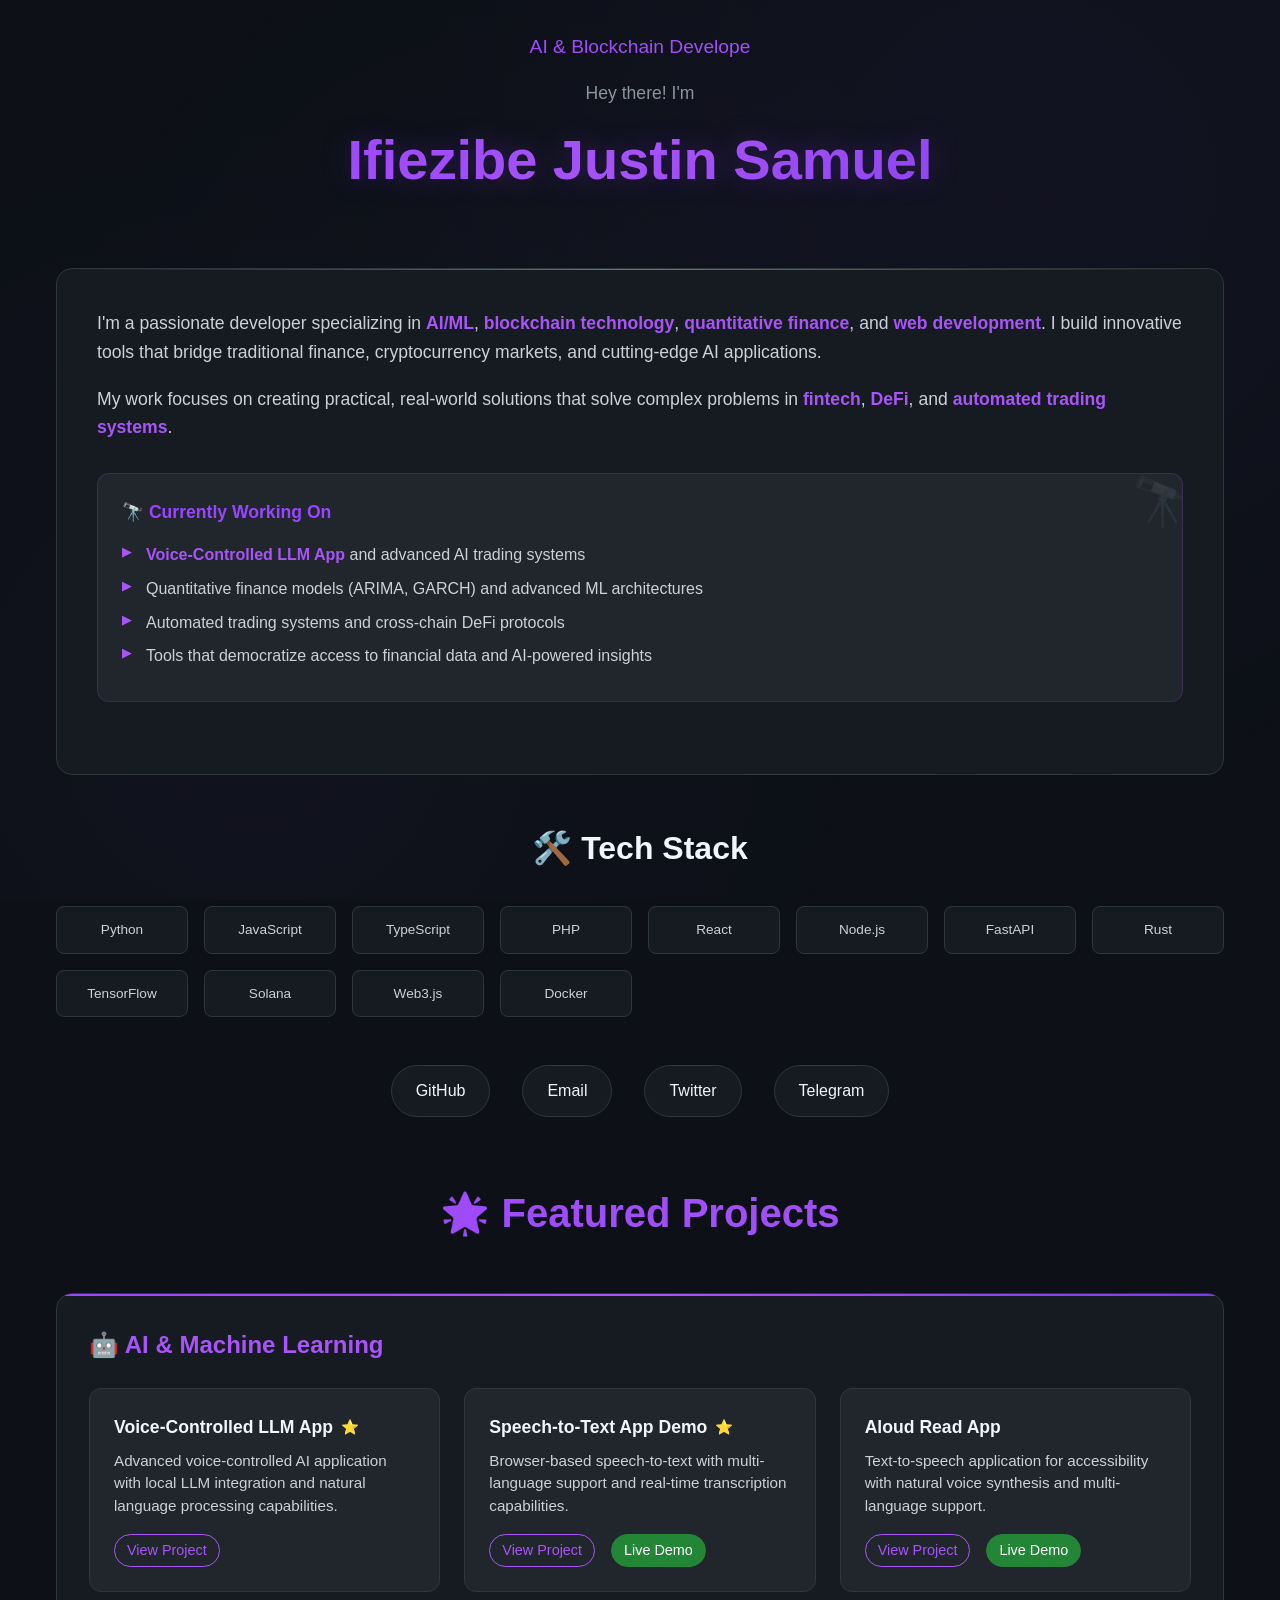
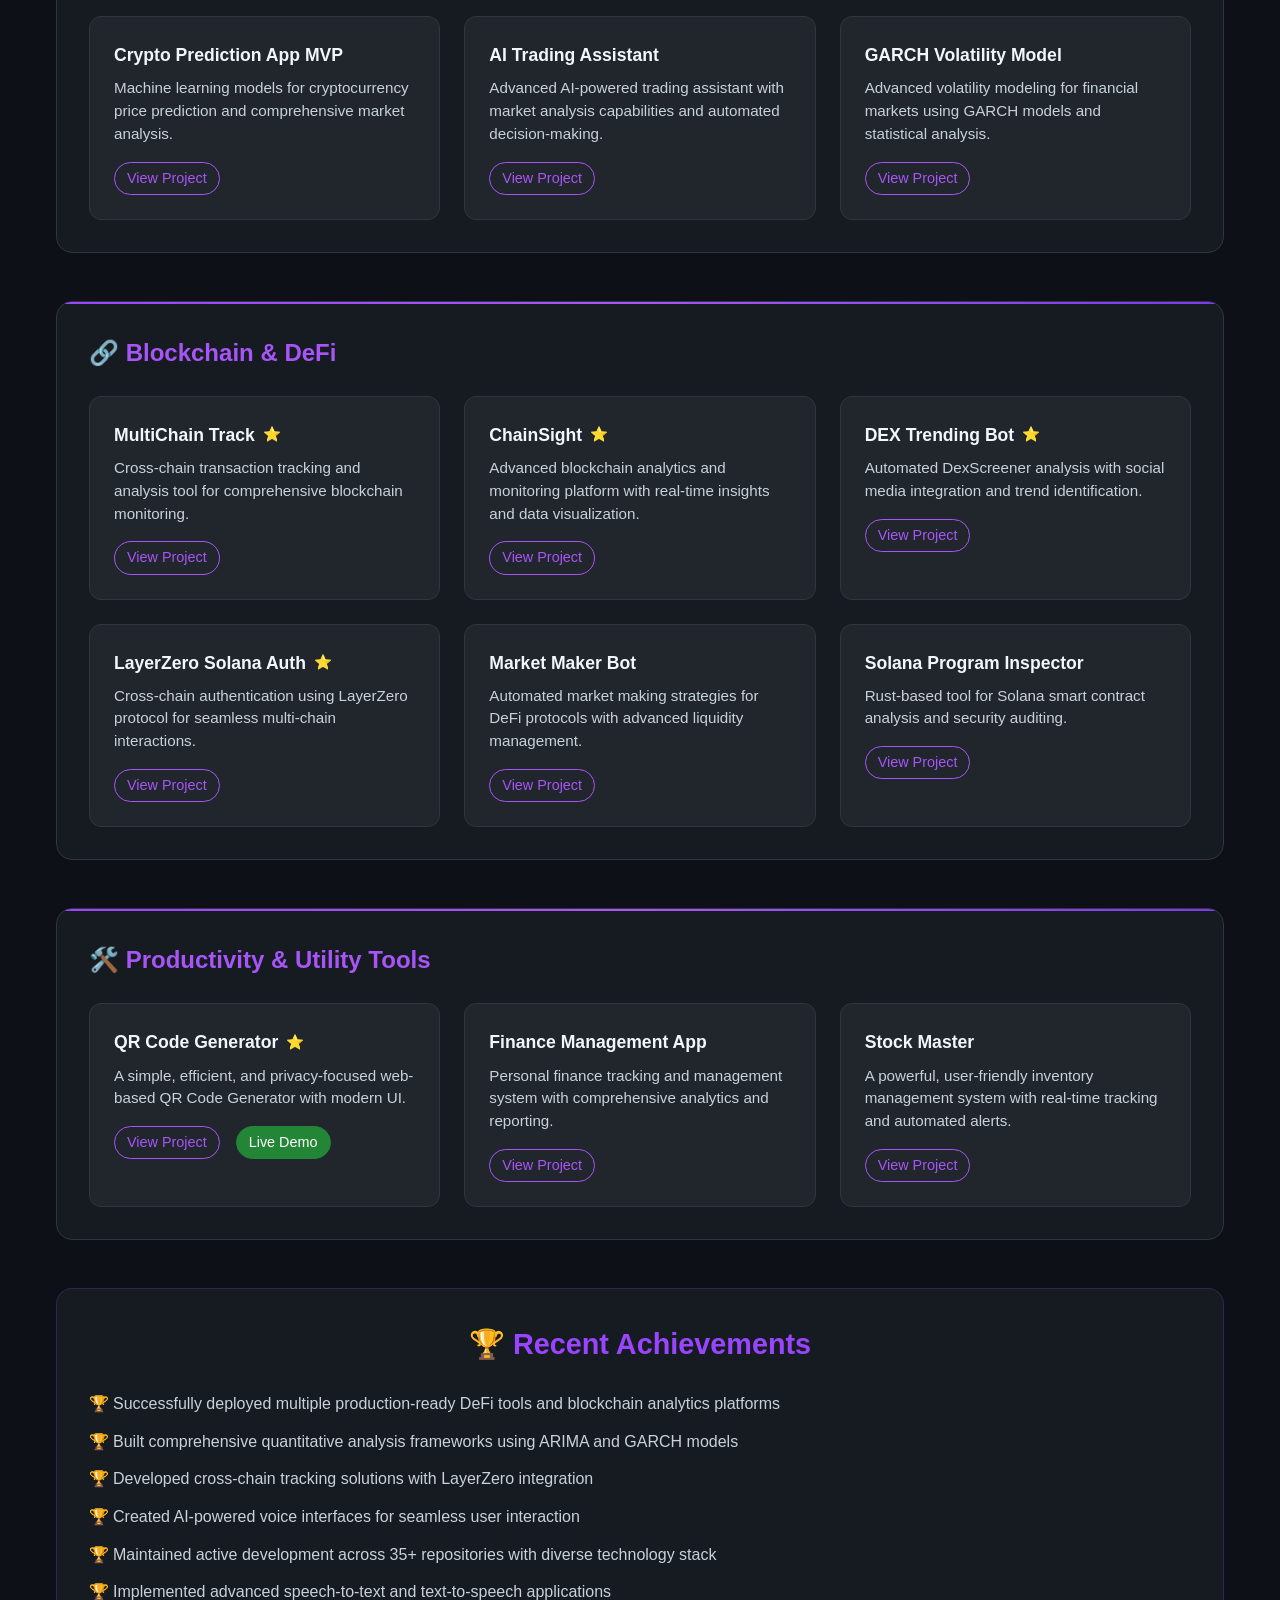
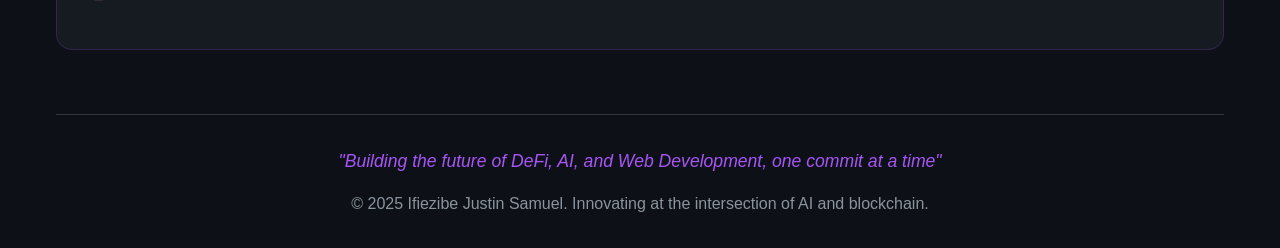
==== index.html @ b4f1bc3b "updated" ====
<!DOCTYPE html>
<html lang="en">
<head>
    <meta charset="UTF-8">
    <meta name="viewport" content="width=device-width, initial-scale=1.0">
    <title>Ifiezibe Justin Samuel - AI & Blockchain Developer</title>

    <link rel="icon" type="image/jpeg" href="sammyjayisthename-logo.jpg">
    <style>
        * {
            margin: 0;
            padding: 0;
            box-sizing: border-box;
        }

        :root {
            --bg-primary: #0d1117;
            --bg-secondary: #161b22;
            --bg-tertiary: #21262d;
            --bg-accent: #1a1b3a;
            --purple-primary: #9945ff;
            --purple-secondary: #7c3aed;
            --purple-accent: #a855f7;
            --text-primary: #f0f6fc;
            --text-secondary: #c9d1d9;
            --text-muted: #8b949e;
            --border-primary: #30363d;
            --border-accent: #9945ff33;
            --success: #238636;
            --warning: #f85149;
        }

        body {
            font-family: -apple-system, BlinkMacSystemFont, 'Segoe UI', 'Roboto', 'Inter', 'Helvetica Neue', sans-serif;
            line-height: 1.6;
            color: var(--text-primary);
            background: var(--bg-primary);
            min-height: 100vh;
            position: relative;
            overflow-x: hidden;
        }

        /* Animated background */
        body::before {
            content: '';
            position: fixed;
            top: 0;
            left: 0;
            right: 0;
            bottom: 0;
            background: 
                radial-gradient(circle at 20% 80%, rgba(153, 69, 255, 0.03) 0%, transparent 50%),
                radial-gradient(circle at 80% 20%, rgba(124, 58, 237, 0.05) 0%, transparent 50%),
                radial-gradient(circle at 40% 40%, rgba(168, 85, 247, 0.02) 0%, transparent 50%);
            z-index: -1;
            animation: backgroundShift 20s ease-in-out infinite;
        }

        @keyframes backgroundShift {
            0%, 100% { transform: scale(1) rotate(0deg); }
            50% { transform: scale(1.1) rotate(2deg); }
        }

        .container {
            max-width: 1200px;
            margin: 0 auto;
            padding: 2rem 1rem;
            position: relative;
            z-index: 1;
        }

        .header {
            text-align: center;
            margin-bottom: 4rem;
            animation: fadeInUp 0.8s ease-out;
        }

        .typing-animation {
            background: linear-gradient(135deg, var(--purple-primary), var(--purple-accent));
            -webkit-background-clip: text;
            -webkit-text-fill-color: transparent;
            background-clip: text;
            font-size: 1.2rem;
            font-weight: 500;
            margin-bottom: 1rem;
            animation: pulse 2s ease-in-out infinite;
        }

        @keyframes pulse {
            0%, 100% { opacity: 1; }
            50% { opacity: 0.7; }
        }

        .greeting {
            font-size: 1.1rem;
            color: var(--text-muted);
            margin-bottom: 0.5rem;
        }

        .name {
            font-size: 3.5rem;
            font-weight: 800;
            background: linear-gradient(135deg, var(--purple-primary), var(--purple-accent), var(--purple-secondary));
            -webkit-background-clip: text;
            -webkit-text-fill-color: transparent;
            background-clip: text;
            margin-bottom: 1.5rem;
            text-shadow: 0 0 30px rgba(153, 69, 255, 0.3);
        }

        .intro {
            background: var(--bg-secondary);
            border: 1px solid var(--border-primary);
            border-radius: 16px;
            padding: 2.5rem;
            margin: 2rem 0;
            backdrop-filter: blur(10px);
            position: relative;
            overflow: hidden;
            animation: fadeInUp 0.8s ease-out 0.2s both;
        }

        .intro::before {
            content: '';
            position: absolute;
            top: 0;
            left: 0;
            right: 0;
            height: 1px;
            background: linear-gradient(90deg, transparent, var(--purple-primary), transparent);
        }

        .intro p {
            margin-bottom: 1.2rem;
            color: var(--text-secondary);
            font-size: 1.1rem;
        }

        .intro strong {
            color: var(--purple-accent);
            font-weight: 600;
        }

        .currently-working {
            background: var(--bg-tertiary);
            border: 1px solid var(--border-accent);
            border-radius: 12px;
            padding: 1.5rem;
            margin: 2rem 0;
            position: relative;
            overflow: hidden;
        }

        .currently-working::before {
            content: '🔭';
            position: absolute;
            top: -10px;
            right: -10px;
            font-size: 3rem;
            opacity: 0.1;
        }

        .currently-working h3 {
            font-size: 1.1rem;
            color: var(--purple-primary);
            margin-bottom: 1rem;
            display: flex;
            align-items: center;
            gap: 0.5rem;
        }

        .currently-working ul {
            list-style: none;
            padding-left: 0;
        }

        .currently-working li {
            color: var(--text-secondary);
            margin-bottom: 0.5rem;
            padding-left: 1.5rem;
            position: relative;
        }

        .currently-working li::before {
            content: '▶';
            position: absolute;
            left: 0;
            color: var(--purple-accent);
            font-size: 0.8rem;
        }

        .tech-stack {
            margin: 3rem 0;
            animation: fadeInUp 0.8s ease-out 0.4s both;
        }

        .tech-stack h2 {
            font-size: 2rem;
            color: var(--text-primary);
            margin-bottom: 1.5rem;
            text-align: center;
        }

        .tech-grid {
            display: grid;
            grid-template-columns: repeat(auto-fit, minmax(120px, 1fr));
            gap: 1rem;
            margin: 2rem 0;
        }

        .tech-item {
            background: var(--bg-secondary);
            border: 1px solid var(--border-primary);
            border-radius: 8px;
            padding: 0.75rem;
            text-align: center;
            font-size: 0.85rem;
            color: var(--text-secondary);
            transition: all 0.3s ease;
            cursor: pointer;
        }

        .tech-item:hover {
            border-color: var(--purple-accent);
            transform: translateY(-2px);
            box-shadow: 0 8px 25px rgba(153, 69, 255, 0.15);
        }

        .social-links {
            display: flex;
            justify-content: center;
            gap: 2rem;
            margin: 3rem 0;
            animation: fadeInUp 0.8s ease-out 0.6s both;
        }

        .social-link {
            display: inline-flex;
            align-items: center;
            gap: 0.5rem;
            padding: 0.75rem 1.5rem;
            background: var(--bg-secondary);
            border: 1px solid var(--border-primary);
            color: var(--text-primary);
            text-decoration: none;
            border-radius: 50px;
            font-weight: 500;
            transition: all 0.3s ease;
            position: relative;
            overflow: hidden;
        }

        .social-link::before {
            content: '';
            position: absolute;
            top: 0;
            left: -100%;
            width: 100%;
            height: 100%;
            background: linear-gradient(90deg, transparent, rgba(153, 69, 255, 0.1), transparent);
            transition: left 0.5s ease;
        }

        .social-link:hover::before {
            left: 100%;
        }

        .social-link:hover {
            border-color: var(--purple-accent);
            transform: translateY(-2px);
            box-shadow: 0 8px 25px rgba(153, 69, 255, 0.2);
        }

        .projects {
            margin-top: 4rem;
            animation: fadeInUp 0.8s ease-out 0.8s both;
        }

        .projects h2 {
            font-size: 2.5rem;
            font-weight: 800;
            text-align: center;
            margin-bottom: 3rem;
            background: linear-gradient(135deg, var(--purple-primary), var(--purple-accent));
            -webkit-background-clip: text;
            -webkit-text-fill-color: transparent;
            background-clip: text;
        }

        .project-category {
            margin-bottom: 3rem;
            background: var(--bg-secondary);
            border: 1px solid var(--border-primary);
            border-radius: 16px;
            padding: 2rem;
            position: relative;
            overflow: hidden;
        }

        .project-category::before {
            content: '';
            position: absolute;
            top: 0;
            left: 0;
            right: 0;
            height: 2px;
            background: linear-gradient(90deg, var(--purple-primary), var(--purple-accent), var(--purple-secondary));
        }

        .project-category h3 {
            font-size: 1.5rem;
            font-weight: 700;
            margin-bottom: 1.5rem;
            color: var(--purple-accent);
            display: flex;
            align-items: center;
            gap: 0.5rem;
        }

        .project-grid {
            display: grid;
            grid-template-columns: repeat(auto-fit, minmax(350px, 1fr));
            gap: 1.5rem;
        }

        .project-card {
            background: var(--bg-tertiary);
            border: 1px solid var(--border-primary);
            border-radius: 12px;
            padding: 1.5rem;
            transition: all 0.3s ease;
            position: relative;
            overflow: hidden;
        }

        .project-card::before {
            content: '';
            position: absolute;
            top: 0;
            left: -100%;
            width: 100%;
            height: 1px;
            background: linear-gradient(90deg, transparent, var(--purple-accent), transparent);
            transition: left 0.5s ease;
        }

        .project-card:hover::before {
            left: 100%;
        }

        .project-card:hover {
            border-color: var(--purple-accent);
            transform: translateY(-4px);
            box-shadow: 0 12px 30px rgba(153, 69, 255, 0.15);
        }

        .project-title {
            font-size: 1.1rem;
            font-weight: 600;
            color: var(--text-primary);
            margin-bottom: 0.5rem;
            display: flex;
            align-items: center;
            gap: 0.5rem;
        }

        .project-star {
            color: var(--warning);
            font-size: 0.9rem;
        }

        .project-description {
            color: var(--text-secondary);
            line-height: 1.5;
            margin-bottom: 1rem;
            font-size: 0.95rem;
        }

        .project-links {
            display: flex;
            gap: 1rem;
            flex-wrap: wrap;
        }

        .project-link, .demo-badge {
            color: var(--purple-accent);
            text-decoration: none;
            font-size: 0.9rem;
            padding: 0.25rem 0.75rem;
            border: 1px solid var(--purple-accent);
            border-radius: 20px;
            transition: all 0.3s ease;
            font-weight: 500;
        }

        .demo-badge {
            background: var(--success);
            border-color: var(--success);
            color: white;
        }

        .project-link:hover, .demo-badge:hover {
            background: var(--purple-accent);
            color: white;
            transform: scale(1.05);
        }

        .demo-badge:hover {
            background: #2ea043;
        }

        .stats-section {
            margin: 4rem 0;
            text-align: center;
            animation: fadeInUp 0.8s ease-out 1s both;
        }

        .stats-section h2 {
            font-size: 2rem;
            margin-bottom: 2rem;
            color: var(--purple-accent);
        }

        .achievements {
            background: var(--bg-secondary);
            border: 1px solid var(--border-accent);
            border-radius: 16px;
            padding: 2rem;
            margin: 3rem 0;
            animation: fadeInUp 0.8s ease-out 1.2s both;
        }

        .achievements h2 {
            font-size: 1.8rem;
            color: var(--purple-primary);
            margin-bottom: 1.5rem;
            text-align: center;
        }

        .achievements ul {
            list-style: none;
            padding: 0;
        }

        .achievements li {
            color: var(--text-secondary);
            margin-bottom: 0.75rem;
            padding-left: 1.5rem;
            position: relative;
        }

        .achievements li::before {
            content: '🏆';
            position: absolute;
            left: 0;
        }

        .footer {
            text-align: center;
            margin-top: 4rem;
            padding-top: 2rem;
            border-top: 1px solid var(--border-primary);
            color: var(--text-muted);
            animation: fadeInUp 0.8s ease-out 1.4s both;
        }

        .footer-quote {
            font-style: italic;
            font-size: 1.1rem;
            color: var(--purple-accent);
            margin-bottom: 1rem;
        }

        @keyframes fadeInUp {
            from {
                opacity: 0;
                transform: translateY(30px);
            }
            to {
                opacity: 1;
                transform: translateY(0);
            }
        }

        /* Responsive Design */
        @media (max-width: 768px) {
            .container {
                padding: 1.5rem 1rem;
            }

            .name {
                font-size: 2.5rem;
            }

            .project-grid {
                grid-template-columns: 1fr;
            }

            .social-links {
                flex-wrap: wrap;
                gap: 1rem;
            }

            .tech-grid {
                grid-template-columns: repeat(auto-fit, minmax(100px, 1fr));
                gap: 0.75rem;
            }
        }

        @media (max-width: 480px) {
            .name {
                font-size: 2rem;
            }

            .intro, .project-category {
                padding: 1.5rem;
            }
        }

        /* Scrollbar Styling */
        ::-webkit-scrollbar {
            width: 8px;
        }

        ::-webkit-scrollbar-track {
            background: var(--bg-primary);
        }

        ::-webkit-scrollbar-thumb {
            background: var(--purple-accent);
            border-radius: 4px;
        }

        ::-webkit-scrollbar-thumb:hover {
            background: var(--purple-primary);
        }
    </style>
</head>
<body>
    <div class="container">
        <header class="header">
            <div class="typing-animation">AI & Blockchain Developer • Full-Stack Engineer • DeFi Protocol Builder</div>
            <div class="greeting">Hey there! I'm</div>
            <h1 class="name">Ifiezibe Justin Samuel</h1>
        </header>

        <main>
            <section class="intro">
                <p>I'm a passionate developer specializing in <strong>AI/ML</strong>, <strong>blockchain technology</strong>, <strong>quantitative finance</strong>, and <strong>web development</strong>. I build innovative tools that bridge traditional finance, cryptocurrency markets, and cutting-edge AI applications.</p>
                
                <p>My work focuses on creating practical, real-world solutions that solve complex problems in <strong>fintech</strong>, <strong>DeFi</strong>, and <strong>automated trading systems</strong>.</p>

                <div class="currently-working">
                    <h3>🔭 Currently Working On</h3>
                    <ul>
                        <li><strong>Voice-Controlled LLM App</strong> and advanced AI trading systems</li>
                        <li>Quantitative finance models (ARIMA, GARCH) and advanced ML architectures</li>
                        <li>Automated trading systems and cross-chain DeFi protocols</li>
                        <li>Tools that democratize access to financial data and AI-powered insights</li>
                    </ul>
                </div>
            </section>

            <section class="tech-stack">
                <h2>🛠️ Tech Stack</h2>
                <div class="tech-grid">
                    <div class="tech-item">Python</div>
                    <div class="tech-item">JavaScript</div>
                    <div class="tech-item">TypeScript</div>
                    <div class="tech-item">PHP</div>
                    <div class="tech-item">React</div>
                    <div class="tech-item">Node.js</div>
                    <div class="tech-item">FastAPI</div>
                    <div class="tech-item">Rust</div>
                    <div class="tech-item">TensorFlow</div>
                    <div class="tech-item">Solana</div>
                    <div class="tech-item">Web3.js</div>
                    <div class="tech-item">Docker</div>
                </div>
            </section>

            <div class="social-links">
                <a href="https://github.com/thetruesammyjay" class="social-link">
                    <span>GitHub</span>
                </a>
                <a href="mailto:thetruesammyjay@gmail.com" class="social-link">
                    <span>Email</span>
                </a>
                <a href="https://x.com/thatbwoysammyj" class="social-link">
                    <span>Twitter</span>
                </a>
                <a href="https://t.me/sammyjayisthename" class="social-link">
                    <span>Telegram</span>
                </a>
            </div>

            <section class="projects">
                <h2>🌟 Featured Projects</h2>
                
                <div class="project-category">
                    <h3>🤖 AI & Machine Learning</h3>
                    <div class="project-grid">
                        <div class="project-card">
                            <h4 class="project-title">
                                Voice-Controlled LLM App
                                <span class="project-star">⭐</span>
                            </h4>
                            <p class="project-description">Advanced voice-controlled AI application with local LLM integration and natural language processing capabilities.</p>
                            <div class="project-links">
                                <a href="https://github.com/thetruesammyjay/voice-controlled-llm-app" class="project-link">View Project</a>
                            </div>
                        </div>

                        <div class="project-card">
                            <h4 class="project-title">
                                Speech-to-Text App Demo
                                <span class="project-star">⭐</span>
                            </h4>
                            <p class="project-description">Browser-based speech-to-text with multi-language support and real-time transcription capabilities.</p>
                            <div class="project-links">
                                <a href="https://github.com/thetruesammyjay/stt-app-demo" class="project-link">View Project</a>
                                <a href="https://stt-app-demo.vercel.app/" class="demo-badge">Live Demo</a>
                            </div>
                        </div>

                        <div class="project-card">
                            <h4 class="project-title">
                                Aloud Read App
                            </h4>
                            <p class="project-description">Text-to-speech application for accessibility with natural voice synthesis and multi-language support.</p>
                            <div class="project-links">
                                <a href="https://github.com/thetruesammyjay/aloud-read-app" class="project-link">View Project</a>
                                <a href="https://aloud-read-app.netlify.app/" class="demo-badge">Live Demo</a>
                            </div>
                        </div>

                        <div class="project-card">
                            <h4 class="project-title">Crypto Prediction App MVP</h4>
                            <p class="project-description">Machine learning models for cryptocurrency price prediction and comprehensive market analysis.</p>
                            <div class="project-links">
                                <a href="https://github.com/thetruesammyjay/crypto-prediction-app-mvp" class="project-link">View Project</a>
                            </div>
                        </div>

                        <div class="project-card">
                            <h4 class="project-title">AI Trading Assistant</h4>
                            <p class="project-description">Advanced AI-powered trading assistant with market analysis capabilities and automated decision-making.</p>
                            <div class="project-links">
                                <a href="https://github.com/thetruesammyjay/ai-trading-assistant" class="project-link">View Project</a>
                            </div>
                        </div>

                        <div class="project-card">
                            <h4 class="project-title">GARCH Volatility Model</h4>
                            <p class="project-description">Advanced volatility modeling for financial markets using GARCH models and statistical analysis.</p>
                            <div class="project-links">
                                <a href="https://github.com/thetruesammyjay/garch_volatility_model" class="project-link">View Project</a>
                            </div>
                        </div>
                    </div>
                </div>

                <div class="project-category">
                    <h3>🔗 Blockchain & DeFi</h3>
                    <div class="project-grid">
                        <div class="project-card">
                            <h4 class="project-title">
                                MultiChain Track
                                <span class="project-star">⭐</span>
                            </h4>
                            <p class="project-description">Cross-chain transaction tracking and analysis tool for comprehensive blockchain monitoring.</p>
                            <div class="project-links">
                                <a href="https://github.com/thetruesammyjay/multichain-track" class="project-link">View Project</a>
                            </div>
                        </div>

                        <div class="project-card">
                            <h4 class="project-title">
                                ChainSight
                                <span class="project-star">⭐</span>
                            </h4>
                            <p class="project-description">Advanced blockchain analytics and monitoring platform with real-time insights and data visualization.</p>
                            <div class="project-links">
                                <a href="https://github.com/thetruesammyjay/ChainSight" class="project-link">View Project</a>
                            </div>
                        </div>

                        <div class="project-card">
                            <h4 class="project-title">
                                DEX Trending Bot
                                <span class="project-star">⭐</span>
                            </h4>
                            <p class="project-description">Automated DexScreener analysis with social media integration and trend identification.</p>
                            <div class="project-links">
                                <a href="https://github.com/thetruesammyjay/dex-trending-bot" class="project-link">View Project</a>
                            </div>
                        </div>

                        <div class="project-card">
                            <h4 class="project-title">
                                LayerZero Solana Auth
                                <span class="project-star">⭐</span>
                            </h4>
                            <p class="project-description">Cross-chain authentication using LayerZero protocol for seamless multi-chain interactions.</p>
                            <div class="project-links">
                                <a href="https://github.com/thetruesammyjay/layerzero-solana-auth" class="project-link">View Project</a>
                            </div>
                        </div>

                        <div class="project-card">
                            <h4 class="project-title">Market Maker Bot</h4>
                            <p class="project-description">Automated market making strategies for DeFi protocols with advanced liquidity management.</p>
                            <div class="project-links">
                                <a href="https://github.com/thetruesammyjay/market-maker-bot" class="project-link">View Project</a>
                            </div>
                        </div>

                        <div class="project-card">
                            <h4 class="project-title">Solana Program Inspector</h4>
                            <p class="project-description">Rust-based tool for Solana smart contract analysis and security auditing.</p>
                            <div class="project-links">
                                <a href="https://github.com/thetruesammyjay/solana-program-inspector" class="project-link">View Project</a>
                            </div>
                        </div>
                    </div>
                </div>

                <div class="project-category">
                    <h3>🛠️ Productivity & Utility Tools</h3>
                    <div class="project-grid">
                        <div class="project-card">
                            <h4 class="project-title">
                                QR Code Generator
                                <span class="project-star">⭐</span>
                            </h4>
                            <p class="project-description">A simple, efficient, and privacy-focused web-based QR Code Generator with modern UI.</p>
                            <div class="project-links">
                                <a href="https://github.com/thetruesammyjay/qr-code-generator" class="project-link">View Project</a>
                                <a href="https://qr-code-generator-navy-seven.vercel.app/" class="demo-badge">Live Demo</a>
                            </div>
                        </div>

                        <div class="project-card">
                            <h4 class="project-title">Finance Management App</h4>
                            <p class="project-description">Personal finance tracking and management system with comprehensive analytics and reporting.</p>
                            <div class="project-links">
                                <a href="https://github.com/thetruesammyjay/finance-management-app" class="project-link">View Project</a>
                            </div>
                        </div>

                        <div class="project-card">
                            <h4 class="project-title">Stock Master</h4>
                            <p class="project-description">A powerful, user-friendly inventory management system with real-time tracking and automated alerts.</p>
                            <div class="project-links">
                                <a href="https://github.com/thetruesammyjay/StockMaster" class="project-link">View Project</a>
                            </div>
                        </div>
                    </div>
                </div>
            </section>

            <section class="achievements">
                <h2>🏆 Recent Achievements</h2>
                <ul>
                    <li>Successfully deployed multiple production-ready DeFi tools and blockchain analytics platforms</li>
                    <li>Built comprehensive quantitative analysis frameworks using ARIMA and GARCH models</li>
                    <li>Developed cross-chain tracking solutions with LayerZero integration</li>
                    <li>Created AI-powered voice interfaces for seamless user interaction</li>
                    <li>Maintained active development across 35+ repositories with diverse technology stack</li>
                    <li>Implemented advanced speech-to-text and text-to-speech applications</li>
                </ul>
            </section>
        </main>

        <footer class="footer">
            <div class="footer-quote">
                "Building the future of DeFi, AI, and Web Development, one commit at a time"
            </div>
            <p>&copy; 2025 Ifiezibe Justin Samuel. Innovating at the intersection of AI and blockchain.</p>
        </footer>
    </div>

    <script>
        // Add smooth scroll and enhanced interactions
        document.addEventListener('DOMContentLoaded', function() {
            // Smooth scroll for any internal links
            const links = document.querySelectorAll('a[href^="#"]');
            links.forEach(link => {
                link.addEventListener('click', function(e) {
                    e.preventDefault();
                    const target = document.querySelector(this.getAttribute('href'));
                    if (target) {
                        target.scrollIntoView({ behavior: 'smooth' });
                    }
                });
            });

            // Enhanced project card interactions
            const projectCards = document.querySelectorAll('.project-card');
            projectCards.forEach(card => {
                card.addEventListener('mouseenter', () => {
                    card.style.transform = 'translateY(-8px) scale(1.02)';
                });
                
                card.addEventListener('mouseleave', () => {
                    card.style.transform = 'translateY(0) scale(1)';
                });
            });

            // Tech stack item interactions
            const techItems = document.querySelectorAll('.tech-item');
            techItems.forEach(item => {
                item.addEventListener('click', () => {
                    item.style.animation = 'pulse 0.6s ease-in-out';
                    setTimeout(() => {
                        item.style.animation = '';
                    }, 600);
                });
            });

            // Intersection Observer for animations
            const observerOptions = {
                threshold: 0.1,
                rootMargin: '0px 0px -50px 0px'
            };

            const observer = new IntersectionObserver((entries) => {
                entries.forEach(entry => {
                    if (entry.isIntersecting) {
                        entry.target.classList.add('animate-in');
                    }
                });
            }, observerOptions);

            // Observe elements for scroll animations
            document.querySelectorAll('.project-card, .tech-item').forEach(el => {
                observer.observe(el);
            });

            // Add keyboard navigation
            document.addEventListener('keydown', function(e) {
                if (e.key === 'Tab') {
                    document.body.classList.add('keyboard-nav');
                }
            });

            document.addEventListener('mousedown', function() {
                document.body.classList.remove('keyboard-nav');
            });

            // Enhanced social link interactions
            const socialLinks = document.querySelectorAll('.social-link');
            socialLinks.forEach(link => {
                link.addEventListener('mouseenter', () => {
                    link.style.transform = 'translateY(-3px) scale(1.05)';
                });
                
                link.addEventListener('mouseleave', () => {
                    link.style.transform = 'translateY(0) scale(1)';
                });
            });

            // Project link analytics
            const projectLinks = document.querySelectorAll('.project-link, .demo-badge');
            projectLinks.forEach(link => {
                link.addEventListener('click', function() {
                    console.log('Project accessed:', this.textContent, this.href);
                });
            });

            // Dynamic background effect
            let mouseX = 0, mouseY = 0;
            document.addEventListener('mousemove', (e) => {
                mouseX = e.clientX / window.innerWidth;
                mouseY = e.clientY / window.innerHeight;
                
                const bg = document.querySelector('body::before');
                if (bg) {
                    document.documentElement.style.setProperty('--mouse-x', mouseX);
                    document.documentElement.style.setProperty('--mouse-y', mouseY);
                }
            });

            // Typing animation for header
            const typingText = document.querySelector('.typing-animation');
            if (typingText) {
                const text = typingText.textContent;
                typingText.textContent = '';
                let i = 0;
                
                const typeWriter = () => {
                    if (i < text.length) {
                        typingText.textContent += text.charAt(i);
                        i++;
                        setTimeout(typeWriter, 50);
                    }
                };
                
                setTimeout(typeWriter, 500);
            }

            // Add sparkle effect to starred projects
            const starredProjects = document.querySelectorAll('.project-star');
            starredProjects.forEach(star => {
                star.addEventListener('click', (e) => {
                    e.preventDefault();
                    createSparkle(e.target);
                });
            });

            function createSparkle(element) {
                const sparkle = document.createElement('div');
                sparkle.innerHTML = '✨';
                sparkle.style.position = 'absolute';
                sparkle.style.pointerEvents = 'none';
                sparkle.style.fontSize = '1.5rem';
                sparkle.style.animation = 'sparkle 1s ease-out forwards';
                
                const rect = element.getBoundingClientRect();
                sparkle.style.left = rect.left + 'px';
                sparkle.style.top = rect.top + 'px';
                
                document.body.appendChild(sparkle);
                
                setTimeout(() => {
                    document.body.removeChild(sparkle);
                }, 1000);
            }
        });

        // Add sparkle animation
        const sparkleStyle = document.createElement('style');
        sparkleStyle.textContent = `
            @keyframes sparkle {
                0% {
                    transform: scale(0) rotate(0deg);
                    opacity: 1;
                }
                50% {
                    transform: scale(1.2) rotate(180deg);
                    opacity: 0.8;
                }
                100% {
                    transform: scale(0) rotate(360deg);
                    opacity: 0;
                }
            }
            
            .animate-in {
                animation: slideInUp 0.6s ease-out forwards;
            }
            
            @keyframes slideInUp {
                from {
                    opacity: 0;
                    transform: translateY(30px);
                }
                to {
                    opacity: 1;
                    transform: translateY(0);
                }
            }
            
            /* Enhanced focus styles */
            .keyboard-nav a:focus,
            .keyboard-nav button:focus {
                outline: 2px solid var(--purple-accent);
                outline-offset: 2px;
                border-radius: 4px;
            }
            
            /* Hover effects for better interaction */
            .tech-item:active {
                transform: translateY(-2px) scale(0.98);
            }
            
            .project-link:active,
            .demo-badge:active {
                transform: scale(0.95);
            }
            
            /* Custom selection colors */
            ::selection {
                background: var(--purple-accent);
                color: var(--text-primary);
            }
            
            ::-moz-selection {
                background: var(--purple-accent);
                color: var(--text-primary);
            }
        `;
        document.head.appendChild(sparkleStyle);
    </script>
</body>
</html>
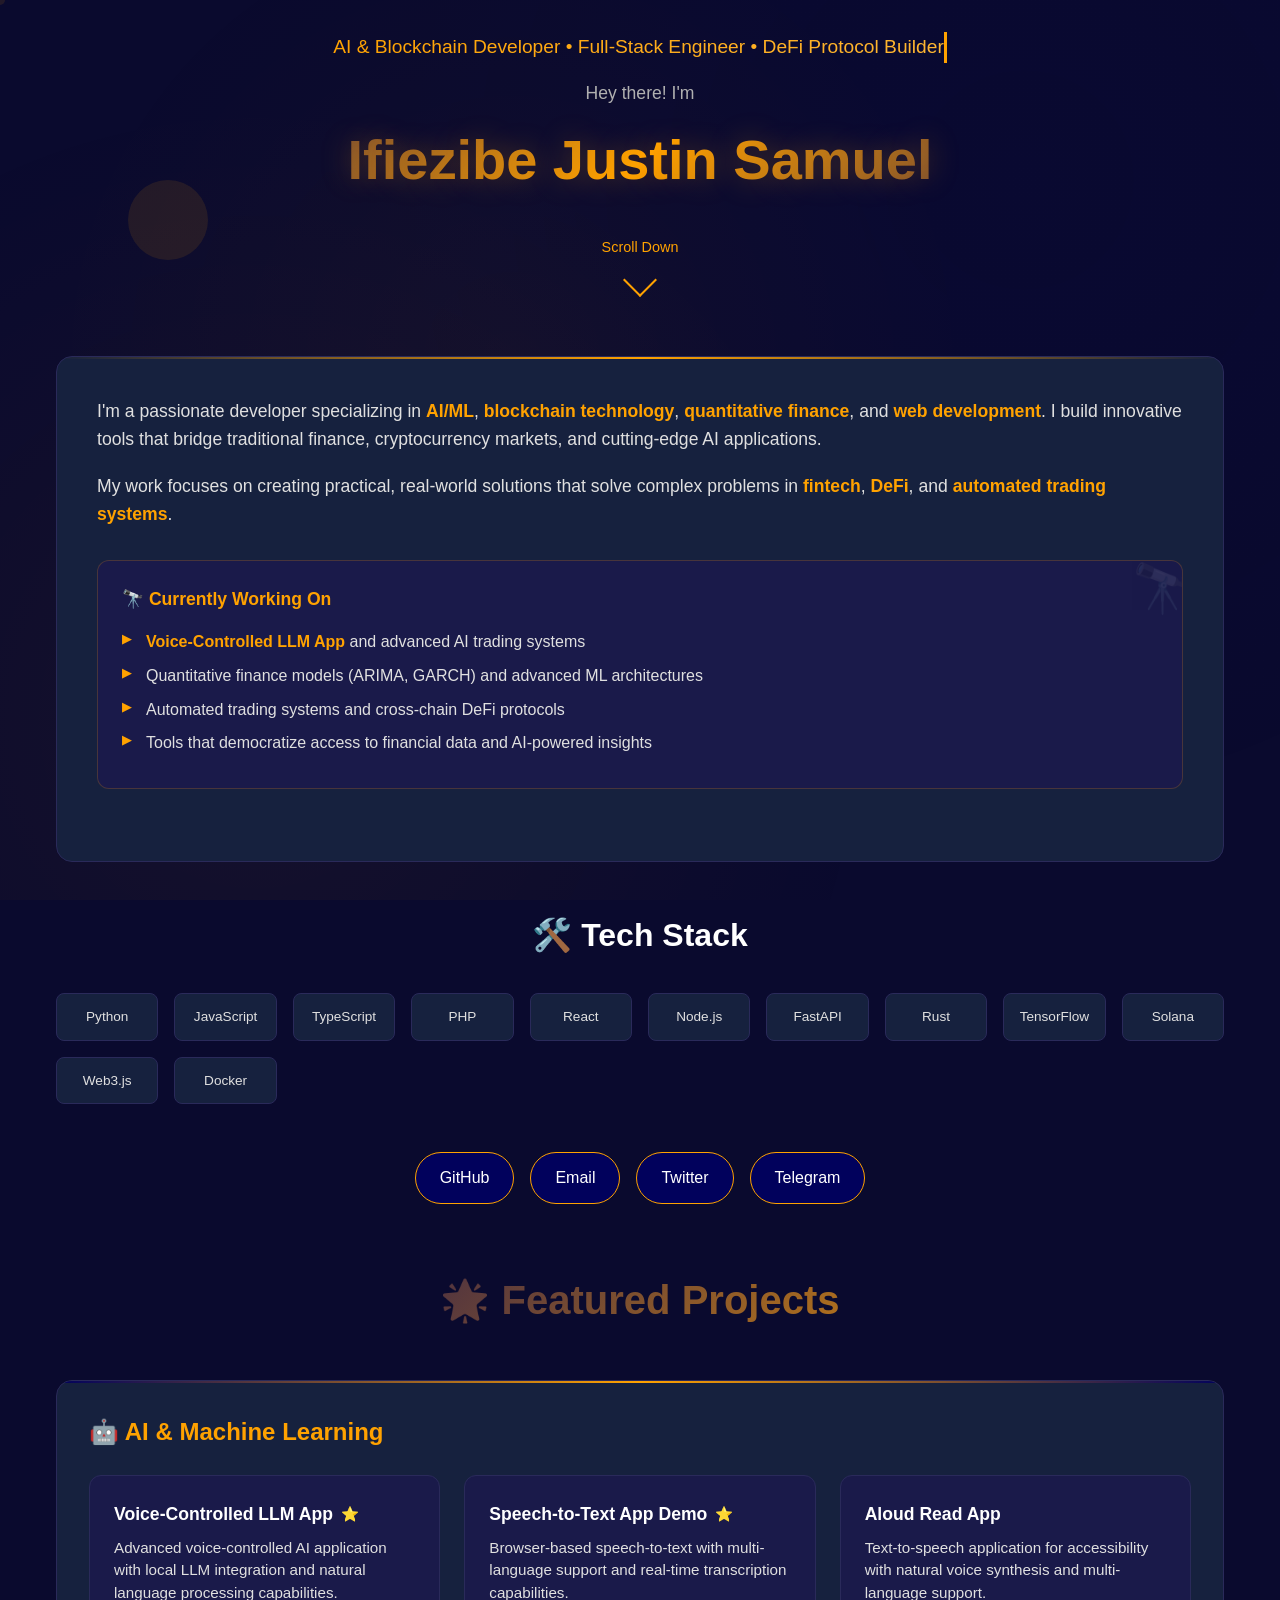
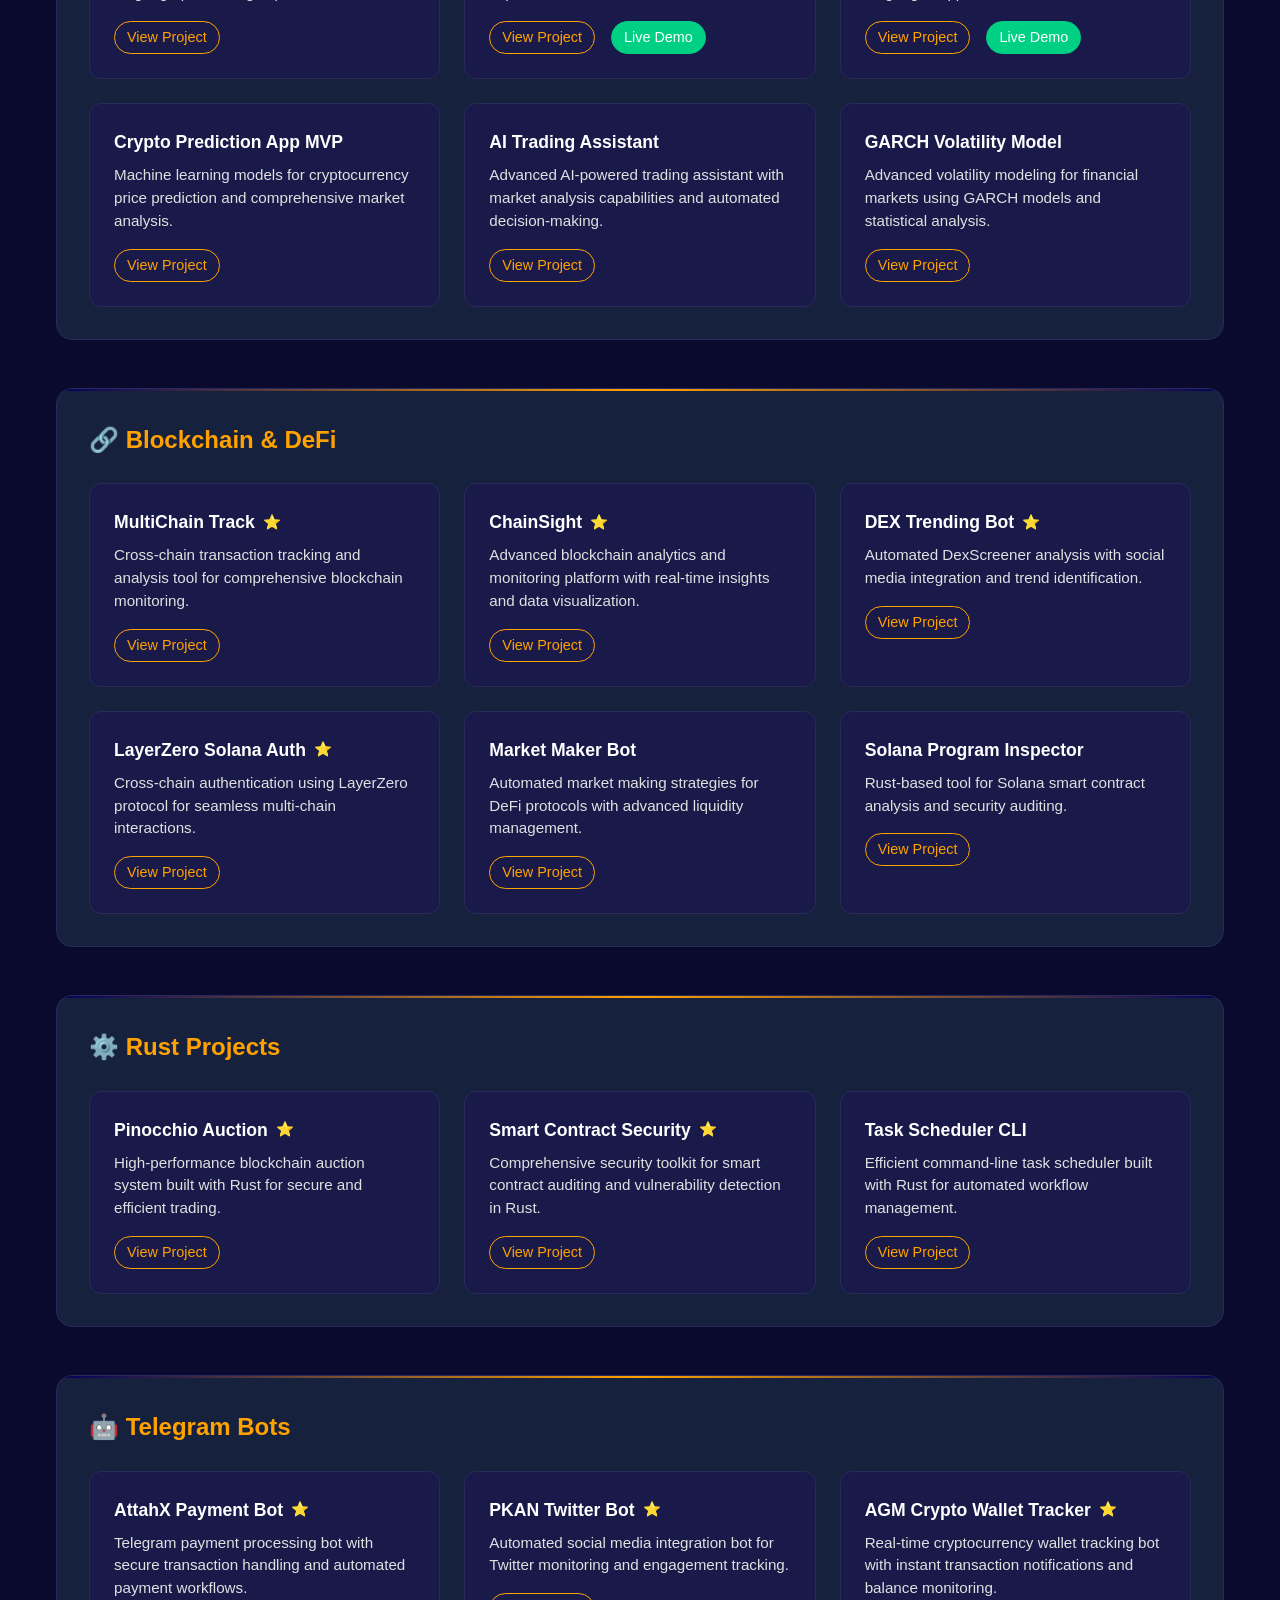
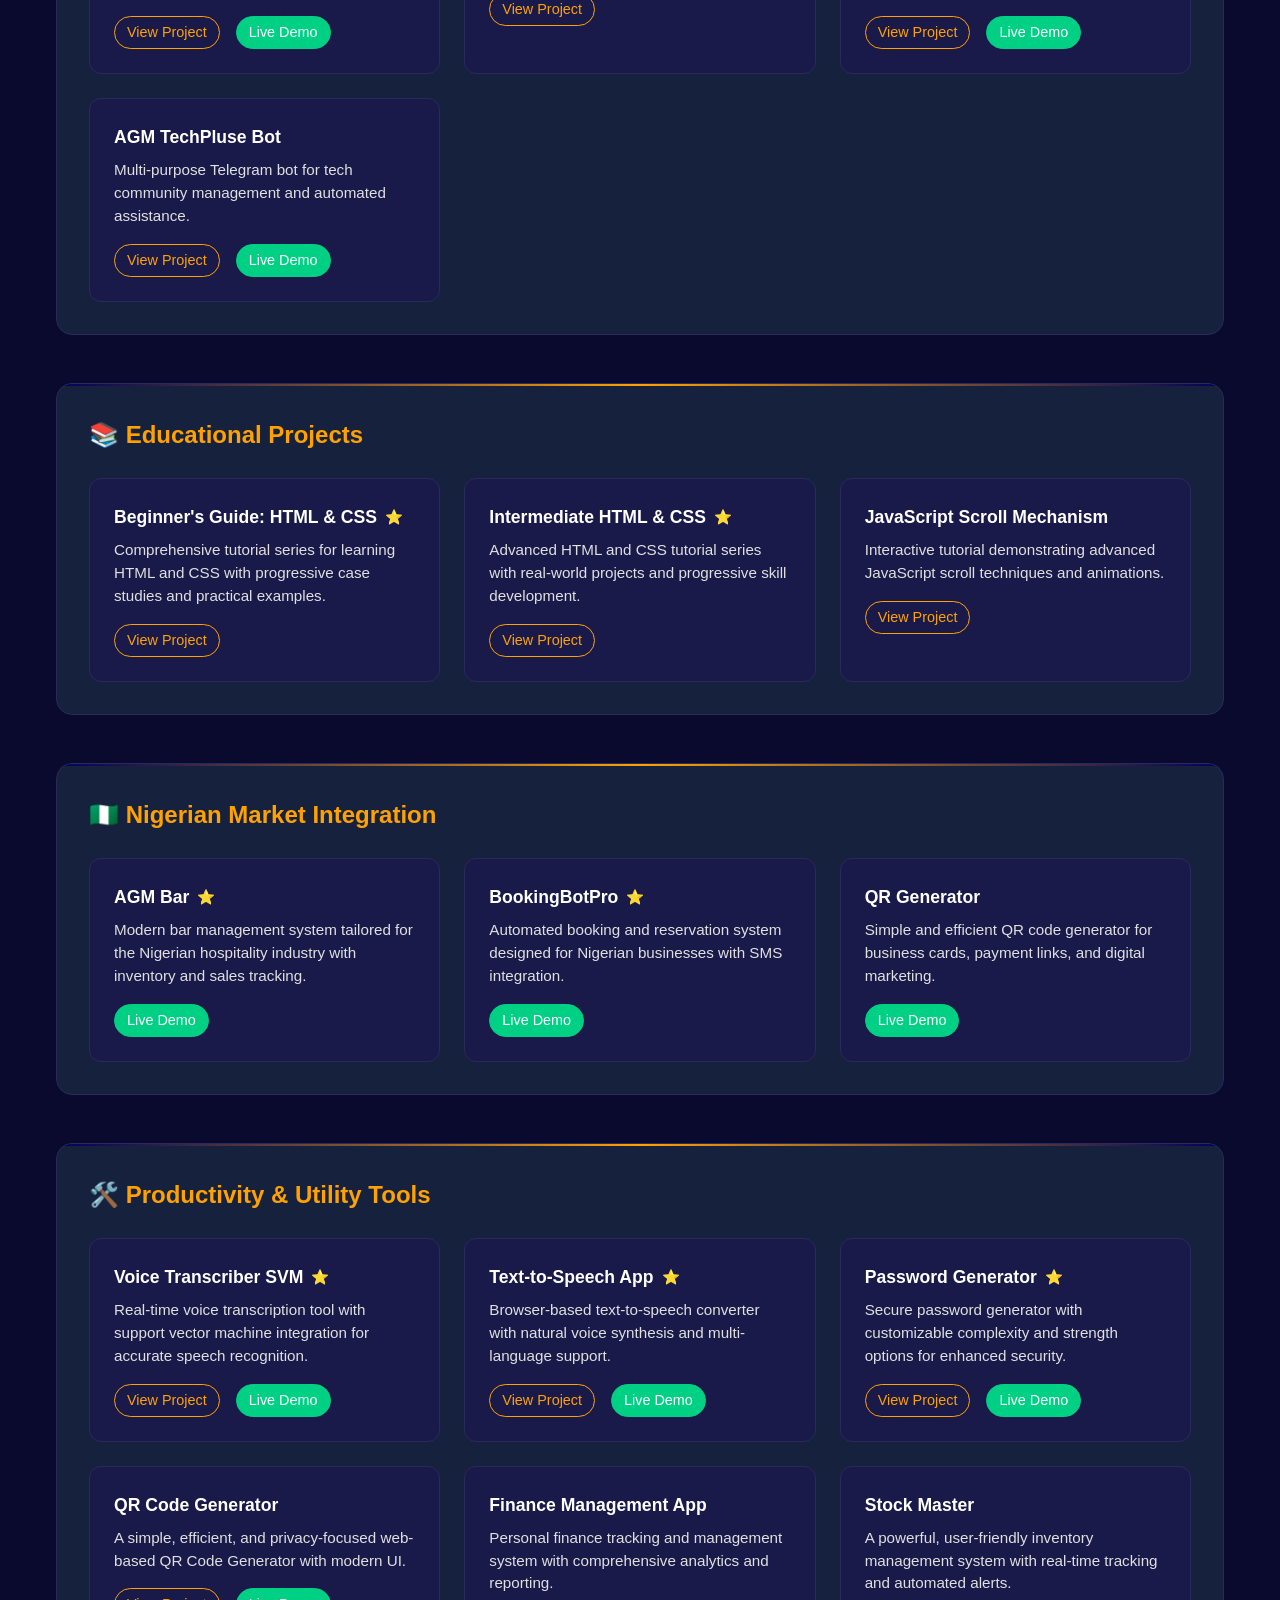
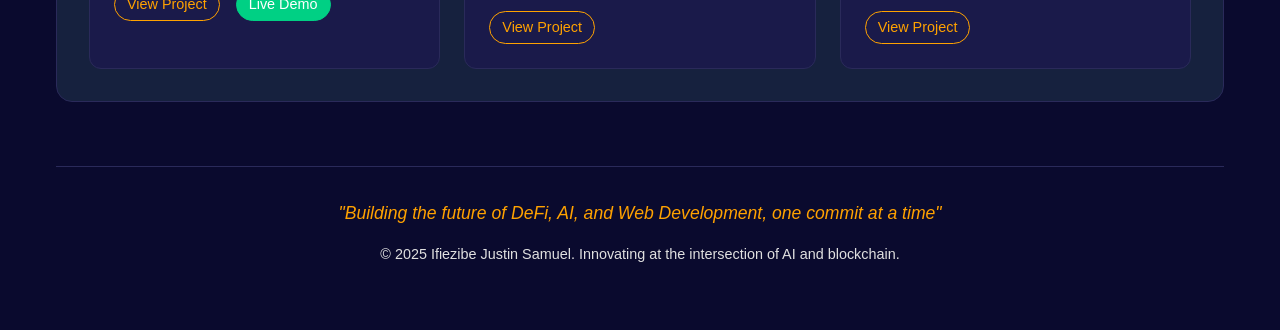
==== commit b2c0aae7: "Update index.html" ====
--- a/index.html
+++ b/index.html
@@ -5,7 +5,6 @@
     <meta name="viewport" content="width=device-width, initial-scale=1.0">
     <title>Ifiezibe Justin Samuel - AI & Blockchain Developer</title>
 
-    <link rel="icon" type="image/jpeg" href="sammyjayisthename-logo.jpg">
     <style>
         * {
             margin: 0;
@@ -14,20 +13,18 @@
         }
 
         :root {
-            --bg-primary: #0d1117;
-            --bg-secondary: #161b22;
-            --bg-tertiary: #21262d;
-            --bg-accent: #1a1b3a;
-            --purple-primary: #9945ff;
-            --purple-secondary: #7c3aed;
-            --purple-accent: #a855f7;
-            --text-primary: #f0f6fc;
-            --text-secondary: #c9d1d9;
-            --text-muted: #8b949e;
-            --border-primary: #30363d;
-            --border-accent: #9945ff33;
-            --success: #238636;
-            --warning: #f85149;
+            --navy-primary: #01015C;
+            --orange-primary: #ffa200;
+            --white: #ffffff;
+            --bg-primary: #0a0a2e;
+            --bg-secondary: #16213e;
+            --bg-tertiary: #1a1a4a;
+            --text-primary: #ffffff;
+            --text-secondary: #e0e0e0;
+            --text-muted: #b0b0b0;
+            --border-primary: #2a2a5a;
+            --border-accent: #ffa20033;
+            --success: #00d084;
         }
 
         body {
@@ -40,7 +37,6 @@
             overflow-x: hidden;
         }
 
-        /* Animated background */
         body::before {
             content: '';
             position: fixed;
@@ -49,9 +45,9 @@
             right: 0;
             bottom: 0;
             background: 
-                radial-gradient(circle at 20% 80%, rgba(153, 69, 255, 0.03) 0%, transparent 50%),
-                radial-gradient(circle at 80% 20%, rgba(124, 58, 237, 0.05) 0%, transparent 50%),
-                radial-gradient(circle at 40% 40%, rgba(168, 85, 247, 0.02) 0%, transparent 50%);
+                radial-gradient(circle at 20% 80%, rgba(255, 162, 0, 0.05) 0%, transparent 50%),
+                radial-gradient(circle at 80% 20%, rgba(1, 1, 92, 0.08) 0%, transparent 50%),
+                radial-gradient(circle at 40% 40%, rgba(255, 162, 0, 0.03) 0%, transparent 50%);
             z-index: -1;
             animation: backgroundShift 20s ease-in-out infinite;
         }
@@ -59,6 +55,62 @@
         @keyframes backgroundShift {
             0%, 100% { transform: scale(1) rotate(0deg); }
             50% { transform: scale(1.1) rotate(2deg); }
+        }
+
+        .floating-shapes {
+            position: fixed;
+            top: 0;
+            left: 0;
+            width: 100%;
+            height: 100%;
+            pointer-events: none;
+            z-index: 0;
+            overflow: hidden;
+        }
+
+        .shape {
+            position: absolute;
+            opacity: 0.1;
+            animation: float 20s infinite ease-in-out;
+        }
+
+        .shape:nth-child(1) {
+            width: 80px;
+            height: 80px;
+            background: var(--orange-primary);
+            border-radius: 50%;
+            top: 20%;
+            left: 10%;
+            animation-delay: 0s;
+        }
+
+        .shape:nth-child(2) {
+            width: 60px;
+            height: 60px;
+            background: var(--navy-primary);
+            border-radius: 50%;
+            top: 60%;
+            right: 15%;
+            animation-delay: 5s;
+        }
+
+        .shape:nth-child(3) {
+            width: 100px;
+            height: 100px;
+            background: var(--orange-primary);
+            border-radius: 20px;
+            bottom: 20%;
+            left: 20%;
+            animation-delay: 10s;
+        }
+
+        @keyframes float {
+            0%, 100% {
+                transform: translateY(0) rotate(0deg);
+            }
+            50% {
+                transform: translateY(-30px) rotate(180deg);
+            }
         }
 
         .container {
@@ -72,52 +124,111 @@
         .header {
             text-align: center;
             margin-bottom: 4rem;
-            animation: fadeInUp 0.8s ease-out;
+            opacity: 0;
+            transform: translateY(30px);
+        }
+
+        .header.visible {
+            animation: fadeInUp 0.8s ease-out forwards;
         }
 
         .typing-animation {
-            background: linear-gradient(135deg, var(--purple-primary), var(--purple-accent));
+            background: linear-gradient(135deg, var(--orange-primary), #ffb733);
             -webkit-background-clip: text;
             -webkit-text-fill-color: transparent;
             background-clip: text;
-            font-size: 1.2rem;
+            font-size: clamp(0.9rem, 2.5vw, 1.2rem);
             font-weight: 500;
             margin-bottom: 1rem;
-            animation: pulse 2s ease-in-out infinite;
-        }
-
-        @keyframes pulse {
-            0%, 100% { opacity: 1; }
-            50% { opacity: 0.7; }
+            overflow: hidden;
+            white-space: nowrap;
+            border-right: 3px solid var(--orange-primary);
+            animation: typing 4s steps(60) 1s forwards, blink 0.75s step-end infinite;
+            max-width: fit-content;
+            margin-left: auto;
+            margin-right: auto;
+        }
+
+        @keyframes typing {
+            from { width: 0; }
+            to { width: 100%; }
+        }
+
+        @keyframes blink {
+            50% { border-color: transparent; }
         }
 
         .greeting {
-            font-size: 1.1rem;
+            font-size: clamp(0.9rem, 2vw, 1.1rem);
             color: var(--text-muted);
             margin-bottom: 0.5rem;
         }
 
         .name {
-            font-size: 3.5rem;
+            font-size: clamp(2rem, 6vw, 3.5rem);
             font-weight: 800;
-            background: linear-gradient(135deg, var(--purple-primary), var(--purple-accent), var(--purple-secondary));
+            background: linear-gradient(135deg, var(--navy-primary), var(--orange-primary), var(--navy-primary));
             -webkit-background-clip: text;
             -webkit-text-fill-color: transparent;
             background-clip: text;
             margin-bottom: 1.5rem;
-            text-shadow: 0 0 30px rgba(153, 69, 255, 0.3);
+            text-shadow: 0 0 30px rgba(255, 162, 0, 0.3);
+        }
+
+        .scroll-indicator {
+            display: flex;
+            flex-direction: column;
+            align-items: center;
+            margin-top: 2rem;
+            animation: bounce 2s infinite;
+        }
+
+        .scroll-indicator span {
+            color: var(--orange-primary);
+            font-size: 0.9rem;
+            margin-bottom: 0.5rem;
+        }
+
+        .scroll-arrow {
+            width: 24px;
+            height: 24px;
+            border-left: 2px solid var(--orange-primary);
+            border-bottom: 2px solid var(--orange-primary);
+            transform: rotate(-45deg);
+        }
+
+        @keyframes bounce {
+            0%, 20%, 50%, 80%, 100% {
+                transform: translateY(0);
+            }
+            40% {
+                transform: translateY(10px);
+            }
+            60% {
+                transform: translateY(5px);
+            }
+        }
+
+        .section {
+            opacity: 0;
+            transform: translateY(50px);
+            transition: opacity 0.6s ease, transform 0.6s ease;
+        }
+
+        .section.visible {
+            opacity: 1;
+            transform: translateY(0);
         }
 
         .intro {
             background: var(--bg-secondary);
             border: 1px solid var(--border-primary);
             border-radius: 16px;
-            padding: 2.5rem;
+            padding: clamp(1.5rem, 4vw, 2.5rem);
             margin: 2rem 0;
             backdrop-filter: blur(10px);
             position: relative;
             overflow: hidden;
-            animation: fadeInUp 0.8s ease-out 0.2s both;
         }
 
         .intro::before {
@@ -126,18 +237,18 @@
             top: 0;
             left: 0;
             right: 0;
-            height: 1px;
-            background: linear-gradient(90deg, transparent, var(--purple-primary), transparent);
+            height: 2px;
+            background: linear-gradient(90deg, transparent, var(--orange-primary), transparent);
         }
 
         .intro p {
             margin-bottom: 1.2rem;
             color: var(--text-secondary);
-            font-size: 1.1rem;
+            font-size: clamp(0.95rem, 2vw, 1.1rem);
         }
 
         .intro strong {
-            color: var(--purple-accent);
+            color: var(--orange-primary);
             font-weight: 600;
         }
 
@@ -149,6 +260,11 @@
             margin: 2rem 0;
             position: relative;
             overflow: hidden;
+            transition: transform 0.3s ease;
+        }
+
+        .currently-working:hover {
+            transform: translateX(5px);
         }
 
         .currently-working::before {
@@ -161,8 +277,8 @@
         }
 
         .currently-working h3 {
-            font-size: 1.1rem;
-            color: var(--purple-primary);
+            font-size: clamp(1rem, 2.5vw, 1.1rem);
+            color: var(--orange-primary);
             margin-bottom: 1rem;
             display: flex;
             align-items: center;
@@ -179,23 +295,23 @@
             margin-bottom: 0.5rem;
             padding-left: 1.5rem;
             position: relative;
+            font-size: clamp(0.9rem, 2vw, 1rem);
         }
 
         .currently-working li::before {
             content: '▶';
             position: absolute;
             left: 0;
-            color: var(--purple-accent);
+            color: var(--orange-primary);
             font-size: 0.8rem;
         }
 
         .tech-stack {
             margin: 3rem 0;
-            animation: fadeInUp 0.8s ease-out 0.4s both;
         }
 
         .tech-stack h2 {
-            font-size: 2rem;
+            font-size: clamp(1.5rem, 4vw, 2rem);
             color: var(--text-primary);
             margin-bottom: 1.5rem;
             text-align: center;
@@ -203,7 +319,7 @@
 
         .tech-grid {
             display: grid;
-            grid-template-columns: repeat(auto-fit, minmax(120px, 1fr));
+            grid-template-columns: repeat(auto-fit, minmax(100px, 1fr));
             gap: 1rem;
             margin: 2rem 0;
         }
@@ -214,24 +330,24 @@
             border-radius: 8px;
             padding: 0.75rem;
             text-align: center;
-            font-size: 0.85rem;
+            font-size: clamp(0.8rem, 2vw, 0.85rem);
             color: var(--text-secondary);
             transition: all 0.3s ease;
             cursor: pointer;
         }
 
         .tech-item:hover {
-            border-color: var(--purple-accent);
-            transform: translateY(-2px);
-            box-shadow: 0 8px 25px rgba(153, 69, 255, 0.15);
+            border-color: var(--orange-primary);
+            transform: translateY(-2px) scale(1.05);
+            box-shadow: 0 8px 25px rgba(255, 162, 0, 0.15);
         }
 
         .social-links {
             display: flex;
             justify-content: center;
-            gap: 2rem;
+            gap: 1rem;
             margin: 3rem 0;
-            animation: fadeInUp 0.8s ease-out 0.6s both;
+            flex-wrap: wrap;
         }
 
         .social-link {
@@ -239,12 +355,13 @@
             align-items: center;
             gap: 0.5rem;
             padding: 0.75rem 1.5rem;
-            background: var(--bg-secondary);
-            border: 1px solid var(--border-primary);
-            color: var(--text-primary);
+            background: var(--navy-primary);
+            border: 1px solid var(--orange-primary);
+            color: var(--white);
             text-decoration: none;
             border-radius: 50px;
             font-weight: 500;
+            font-size: clamp(0.85rem, 2vw, 1rem);
             transition: all 0.3s ease;
             position: relative;
             overflow: hidden;
@@ -257,7 +374,7 @@
             left: -100%;
             width: 100%;
             height: 100%;
-            background: linear-gradient(90deg, transparent, rgba(153, 69, 255, 0.1), transparent);
+            background: linear-gradient(90deg, transparent, rgba(255, 162, 0, 0.1), transparent);
             transition: left 0.5s ease;
         }
 
@@ -266,22 +383,22 @@
         }
 
         .social-link:hover {
-            border-color: var(--purple-accent);
+            background: var(--orange-primary);
+            border-color: var(--orange-primary);
             transform: translateY(-2px);
-            box-shadow: 0 8px 25px rgba(153, 69, 255, 0.2);
+            box-shadow: 0 8px 25px rgba(255, 162, 0, 0.3);
         }
 
         .projects {
             margin-top: 4rem;
-            animation: fadeInUp 0.8s ease-out 0.8s both;
         }
 
         .projects h2 {
-            font-size: 2.5rem;
+            font-size: clamp(2rem, 5vw, 2.5rem);
             font-weight: 800;
             text-align: center;
             margin-bottom: 3rem;
-            background: linear-gradient(135deg, var(--purple-primary), var(--purple-accent));
+            background: linear-gradient(135deg, var(--navy-primary), var(--orange-primary));
             -webkit-background-clip: text;
             -webkit-text-fill-color: transparent;
             background-clip: text;
@@ -292,7 +409,7 @@
             background: var(--bg-secondary);
             border: 1px solid var(--border-primary);
             border-radius: 16px;
-            padding: 2rem;
+            padding: clamp(1.5rem, 3vw, 2rem);
             position: relative;
             overflow: hidden;
         }
@@ -304,14 +421,14 @@
             left: 0;
             right: 0;
             height: 2px;
-            background: linear-gradient(90deg, var(--purple-primary), var(--purple-accent), var(--purple-secondary));
+            background: linear-gradient(90deg, var(--navy-primary), var(--orange-primary), var(--navy-primary));
         }
 
         .project-category h3 {
-            font-size: 1.5rem;
+            font-size: clamp(1.2rem, 3vw, 1.5rem);
             font-weight: 700;
             margin-bottom: 1.5rem;
-            color: var(--purple-accent);
+            color: var(--orange-primary);
             display: flex;
             align-items: center;
             gap: 0.5rem;
@@ -319,7 +436,7 @@
 
         .project-grid {
             display: grid;
-            grid-template-columns: repeat(auto-fit, minmax(350px, 1fr));
+            grid-template-columns: repeat(auto-fit, minmax(min(100%, 300px), 1fr));
             gap: 1.5rem;
         }
 
@@ -340,7 +457,7 @@
             left: -100%;
             width: 100%;
             height: 1px;
-            background: linear-gradient(90deg, transparent, var(--purple-accent), transparent);
+            background: linear-gradient(90deg, transparent, var(--orange-primary), transparent);
             transition: left 0.5s ease;
         }
 
@@ -349,23 +466,24 @@
         }
 
         .project-card:hover {
-            border-color: var(--purple-accent);
+            border-color: var(--orange-primary);
             transform: translateY(-4px);
-            box-shadow: 0 12px 30px rgba(153, 69, 255, 0.15);
+            box-shadow: 0 12px 30px rgba(255, 162, 0, 0.2);
         }
 
         .project-title {
-            font-size: 1.1rem;
+            font-size: clamp(1rem, 2.5vw, 1.1rem);
             font-weight: 600;
             color: var(--text-primary);
             margin-bottom: 0.5rem;
             display: flex;
             align-items: center;
             gap: 0.5rem;
+            flex-wrap: wrap;
         }
 
         .project-star {
-            color: var(--warning);
+            color: var(--orange-primary);
             font-size: 0.9rem;
         }
 
@@ -373,7 +491,7 @@
             color: var(--text-secondary);
             line-height: 1.5;
             margin-bottom: 1rem;
-            font-size: 0.95rem;
+            font-size: clamp(0.9rem, 2vw, 0.95rem);
         }
 
         .project-links {
@@ -383,11 +501,11 @@
         }
 
         .project-link, .demo-badge {
-            color: var(--purple-accent);
+            color: var(--orange-primary);
             text-decoration: none;
-            font-size: 0.9rem;
+            font-size: clamp(0.85rem, 2vw, 0.9rem);
             padding: 0.25rem 0.75rem;
-            border: 1px solid var(--purple-accent);
+            border: 1px solid var(--orange-primary);
             border-radius: 20px;
             transition: all 0.3s ease;
             font-weight: 500;
@@ -399,40 +517,28 @@
             color: white;
         }
 
-        .project-link:hover, .demo-badge:hover {
-            background: var(--purple-accent);
-            color: white;
+        .project-link:hover {
+            background: var(--orange-primary);
+            color: var(--navy-primary);
             transform: scale(1.05);
         }
 
         .demo-badge:hover {
-            background: #2ea043;
-        }
-
-        .stats-section {
-            margin: 4rem 0;
-            text-align: center;
-            animation: fadeInUp 0.8s ease-out 1s both;
-        }
-
-        .stats-section h2 {
-            font-size: 2rem;
-            margin-bottom: 2rem;
-            color: var(--purple-accent);
+            background: #00b96f;
+            transform: scale(1.05);
         }
 
         .achievements {
             background: var(--bg-secondary);
             border: 1px solid var(--border-accent);
             border-radius: 16px;
-            padding: 2rem;
+            padding: clamp(1.5rem, 3vw, 2rem);
             margin: 3rem 0;
-            animation: fadeInUp 0.8s ease-out 1.2s both;
         }
 
         .achievements h2 {
-            font-size: 1.8rem;
-            color: var(--purple-primary);
+            font-size: clamp(1.5rem, 3vw, 1.8rem);
+            color: var(--orange-primary);
             margin-bottom: 1.5rem;
             text-align: center;
         }
@@ -447,6 +553,7 @@
             margin-bottom: 0.75rem;
             padding-left: 1.5rem;
             position: relative;
+            font-size: clamp(0.9rem, 2vw, 1rem);
         }
 
         .achievements li::before {
@@ -458,17 +565,22 @@
         .footer {
             text-align: center;
             margin-top: 4rem;
-            padding-top: 2rem;
+            padding: 2rem 1rem;
             border-top: 1px solid var(--border-primary);
             color: var(--text-muted);
-            animation: fadeInUp 0.8s ease-out 1.4s both;
         }
 
         .footer-quote {
             font-style: italic;
-            font-size: 1.1rem;
-            color: var(--purple-accent);
+            font-size: clamp(1rem, 2.5vw, 1.1rem);
+            color: var(--orange-primary);
             margin-bottom: 1rem;
+        }
+
+        .footer-copyright {
+            font-size: clamp(0.85rem, 2vw, 0.9rem);
+            color: var(--text-secondary);
+            margin-top: 1rem;
         }
 
         @keyframes fadeInUp {
@@ -482,42 +594,37 @@
             }
         }
 
-        /* Responsive Design */
         @media (max-width: 768px) {
             .container {
                 padding: 1.5rem 1rem;
             }
 
-            .name {
-                font-size: 2.5rem;
+            .tech-grid {
+                grid-template-columns: repeat(auto-fit, minmax(80px, 1fr));
+                gap: 0.75rem;
+            }
+
+            .social-links {
+                gap: 0.75rem;
+            }
+
+            .typing-animation {
+                white-space: normal;
+                border-right: none;
+                animation: fadeInUp 0.8s ease-out forwards;
+            }
+        }
+
+        @media (max-width: 480px) {
+            .intro, .project-category {
+                padding: 1.25rem;
             }
 
             .project-grid {
-                grid-template-columns: 1fr;
-            }
-
-            .social-links {
-                flex-wrap: wrap;
                 gap: 1rem;
             }
-
-            .tech-grid {
-                grid-template-columns: repeat(auto-fit, minmax(100px, 1fr));
-                gap: 0.75rem;
-            }
-        }
-
-        @media (max-width: 480px) {
-            .name {
-                font-size: 2rem;
-            }
-
-            .intro, .project-category {
-                padding: 1.5rem;
-            }
-        }
-
-        /* Scrollbar Styling */
+        }
+
         ::-webkit-scrollbar {
             width: 8px;
         }
@@ -527,25 +634,35 @@
         }
 
         ::-webkit-scrollbar-thumb {
-            background: var(--purple-accent);
+            background: var(--orange-primary);
             border-radius: 4px;
         }
 
         ::-webkit-scrollbar-thumb:hover {
-            background: var(--purple-primary);
+            background: var(--navy-primary);
         }
     </style>
 </head>
 <body>
+    <div class="floating-shapes">
+        <div class="shape"></div>
+        <div class="shape"></div>
+        <div class="shape"></div>
+    </div>
+
     <div class="container">
         <header class="header">
             <div class="typing-animation">AI & Blockchain Developer • Full-Stack Engineer • DeFi Protocol Builder</div>
             <div class="greeting">Hey there! I'm</div>
             <h1 class="name">Ifiezibe Justin Samuel</h1>
+            <div class="scroll-indicator">
+                <span>Scroll Down</span>
+                <div class="scroll-arrow"></div>
+            </div>
         </header>
 
         <main>
-            <section class="intro">
+            <section class="intro section">
                 <p>I'm a passionate developer specializing in <strong>AI/ML</strong>, <strong>blockchain technology</strong>, <strong>quantitative finance</strong>, and <strong>web development</strong>. I build innovative tools that bridge traditional finance, cryptocurrency markets, and cutting-edge AI applications.</p>
                 
                 <p>My work focuses on creating practical, real-world solutions that solve complex problems in <strong>fintech</strong>, <strong>DeFi</strong>, and <strong>automated trading systems</strong>.</p>
@@ -561,7 +678,7 @@
                 </div>
             </section>
 
-            <section class="tech-stack">
+            <section class="tech-stack section">
                 <h2>🛠️ Tech Stack</h2>
                 <div class="tech-grid">
                     <div class="tech-item">Python</div>
@@ -579,7 +696,7 @@
                 </div>
             </section>
 
-            <div class="social-links">
+            <div class="social-links section">
                 <a href="https://github.com/thetruesammyjay" class="social-link">
                     <span>GitHub</span>
                 </a>
@@ -594,7 +711,7 @@
                 </a>
             </div>
 
-            <section class="projects">
+            <section class="projects section">
                 <h2>🌟 Featured Projects</h2>
                 
                 <div class="project-category">
@@ -660,7 +777,7 @@
                     </div>
                 </div>
 
-                <div class="project-category">
+                <div class="project-category section">
                     <h3>🔗 Blockchain & DeFi</h3>
                     <div class="project-grid">
                         <div class="project-card">
@@ -725,13 +842,202 @@
                     </div>
                 </div>
 
-                <div class="project-category">
+                <div class="project-category section">
+                    <h3>⚙️ Rust Projects</h3>
+                    <div class="project-grid">
+                        <div class="project-card">
+                            <h4 class="project-title">
+                                Pinocchio Auction
+                                <span class="project-star">⭐</span>
+                            </h4>
+                            <p class="project-description">High-performance blockchain auction system built with Rust for secure and efficient trading.</p>
+                            <div class="project-links">
+                                <a href="https://github.com/thetruesammyjay/pinocchio_auction" class="project-link">View Project</a>
+                            </div>
+                        </div>
+
+                        <div class="project-card">
+                            <h4 class="project-title">
+                                Smart Contract Security
+                                <span class="project-star">⭐</span>
+                            </h4>
+                            <p class="project-description">Comprehensive security toolkit for smart contract auditing and vulnerability detection in Rust.</p>
+                            <div class="project-links">
+                                <a href="https://github.com/thetruesammyjay/smart-contract-security" class="project-link">View Project</a>
+                            </div>
+                        </div>
+
+                        <div class="project-card">
+                            <h4 class="project-title">Task Scheduler CLI</h4>
+                            <p class="project-description">Efficient command-line task scheduler built with Rust for automated workflow management.</p>
+                            <div class="project-links">
+                                <a href="https://github.com/thetruesammyjay/task-scheduler-cli" class="project-link">View Project</a>
+                            </div>
+                        </div>
+                    </div>
+                </div>
+
+                <div class="project-category section">
+                    <h3>🤖 Telegram Bots</h3>
+                    <div class="project-grid">
+                        <div class="project-card">
+                            <h4 class="project-title">
+                                AttahX Payment Bot
+                                <span class="project-star">⭐</span>
+                            </h4>
+                            <p class="project-description">Telegram payment processing bot with secure transaction handling and automated payment workflows.</p>
+                            <div class="project-links">
+                                <a href="https://github.com/thetruesammyjay/AttahX-bot" class="project-link">View Project</a>
+                                <a href="https://t.me/AttahXPaymentBot" class="demo-badge">Live Demo</a>
+                            </div>
+                        </div>
+
+                        <div class="project-card">
+                            <h4 class="project-title">
+                                PKAN Twitter Bot
+                                <span class="project-star">⭐</span>
+                            </h4>
+                            <p class="project-description">Automated social media integration bot for Twitter monitoring and engagement tracking.</p>
+                            <div class="project-links">
+                                <a href="https://github.com/thetruesammyjay/pkan-twitter-bot" class="project-link">View Project</a>
+                            </div>
+                        </div>
+
+                        <div class="project-card">
+                            <h4 class="project-title">
+                                AGM Crypto Wallet Tracker
+                                <span class="project-star">⭐</span>
+                            </h4>
+                            <p class="project-description">Real-time cryptocurrency wallet tracking bot with instant transaction notifications and balance monitoring.</p>
+                            <div class="project-links">
+                                <a href="https://github.com/thetruesammyjay/AGMCryptoWalletTracker" class="project-link">View Project</a>
+                                <a href="https://t.me/AGMCryptoWalletTrackerBot" class="demo-badge">Live Demo</a>
+                            </div>
+                        </div>
+
+                        <div class="project-card">
+                            <h4 class="project-title">AGM TechPluse Bot</h4>
+                            <p class="project-description">Multi-purpose Telegram bot for tech community management and automated assistance.</p>
+                            <div class="project-links">
+                                <a href="https://github.com/thetruesammyjay/AGMTechPluseBot" class="project-link">View Project</a>
+                                <a href="https://t.me/AGMTechPluseBot" class="demo-badge">Live Demo</a>
+                            </div>
+                        </div>
+                    </div>
+                </div>
+
+                <div class="project-category section">
+                    <h3>📚 Educational Projects</h3>
+                    <div class="project-grid">
+                        <div class="project-card">
+                            <h4 class="project-title">
+                                Beginner's Guide: HTML & CSS
+                                <span class="project-star">⭐</span>
+                            </h4>
+                            <p class="project-description">Comprehensive tutorial series for learning HTML and CSS with progressive case studies and practical examples.</p>
+                            <div class="project-links">
+                                <a href="https://github.com/thetruesammyjay/Beginner-s-Guide-HTML-and-CSS-with-Progressive-Case-Study" class="project-link">View Project</a>
+                            </div>
+                        </div>
+
+                        <div class="project-card">
+                            <h4 class="project-title">
+                                Intermediate HTML & CSS
+                                <span class="project-star">⭐</span>
+                            </h4>
+                            <p class="project-description">Advanced HTML and CSS tutorial series with real-world projects and progressive skill development.</p>
+                            <div class="project-links">
+                                <a href="https://github.com/thetruesammyjay/Intermediate-HTML-and-CSS-with-Progressive-Case-Study" class="project-link">View Project</a>
+                            </div>
+                        </div>
+
+                        <div class="project-card">
+                            <h4 class="project-title">JavaScript Scroll Mechanism</h4>
+                            <p class="project-description">Interactive tutorial demonstrating advanced JavaScript scroll techniques and animations.</p>
+                            <div class="project-links">
+                                <a href="https://github.com/thetruesammyjay/javascript-scroll-mechanism" class="project-link">View Project</a>
+                            </div>
+                        </div>
+                    </div>
+                </div>
+
+                <div class="project-category section">
+                    <h3>🇳🇬 Nigerian Market Integration</h3>
+                    <div class="project-grid">
+                        <div class="project-card">
+                            <h4 class="project-title">
+                                AGM Bar
+                                <span class="project-star">⭐</span>
+                            </h4>
+                            <p class="project-description">Modern bar management system tailored for the Nigerian hospitality industry with inventory and sales tracking.</p>
+                            <div class="project-links">
+                                <a href="https://agmtechpluse.net/project/agm-bar/index.php" class="demo-badge">Live Demo</a>
+                            </div>
+                        </div>
+
+                        <div class="project-card">
+                            <h4 class="project-title">
+                                BookingBotPro
+                                <span class="project-star">⭐</span>
+                            </h4>
+                            <p class="project-description">Automated booking and reservation system designed for Nigerian businesses with SMS integration.</p>
+                            <div class="project-links">
+                                <a href="https://agmtechpluse.net/project/BookingBotPro/index.php" class="demo-badge">Live Demo</a>
+                            </div>
+                        </div>
+
+                        <div class="project-card">
+                            <h4 class="project-title">QR Generator</h4>
+                            <p class="project-description">Simple and efficient QR code generator for business cards, payment links, and digital marketing.</p>
+                            <div class="project-links">
+                                <a href="https://agmtechpluse.net/project/QR-generator/index.html" class="demo-badge">Live Demo</a>
+                            </div>
+                        </div>
+                    </div>
+                </div>
+
+                <div class="project-category section">
                     <h3>🛠️ Productivity & Utility Tools</h3>
                     <div class="project-grid">
                         <div class="project-card">
                             <h4 class="project-title">
+                                Voice Transcriber SVM
+                                <span class="project-star">⭐</span>
+                            </h4>
+                            <p class="project-description">Real-time voice transcription tool with support vector machine integration for accurate speech recognition.</p>
+                            <div class="project-links">
+                                <a href="https://github.com/thetruesammyjay/voice-transcriber-svm" class="project-link">View Project</a>
+                                <a href="https://voice-transcriber-svm.vercel.app/" class="demo-badge">Live Demo</a>
+                            </div>
+                        </div>
+
+                        <div class="project-card">
+                            <h4 class="project-title">
+                                Text-to-Speech App
+                                <span class="project-star">⭐</span>
+                            </h4>
+                            <p class="project-description">Browser-based text-to-speech converter with natural voice synthesis and multi-language support.</p>
+                            <div class="project-links">
+                                <a href="https://github.com/thetruesammyjay/text-to-speech-app" class="project-link">View Project</a>
+                                <a href="https://text-to-speech-app-dusky.vercel.app/" class="demo-badge">Live Demo</a>
+                            </div>
+                        </div>
+
+                        <div class="project-card">
+                            <h4 class="project-title">
+                                Password Generator
+                                <span class="project-star">⭐</span>
+                            </h4>
+                            <p class="project-description">Secure password generator with customizable complexity and strength options for enhanced security.</p>
+                            <div class="project-links">
+                                <a href="https://github.com/thetruesammyjay/pass-generator" class="project-link">View Project</a>
+                                <a href="https://pass-generator-beryl.vercel.app/" class="demo-badge">Live Demo</a>
+                            </div>
+                        </div>
+
+                        <div class="project-card">
+                            <h4 class="project-title">
                                 QR Code Generator
-                                <span class="project-star">⭐</span>
                             </h4>
                             <p class="project-description">A simple, efficient, and privacy-focused web-based QR Code Generator with modern UI.</p>
                             <div class="project-links">
@@ -758,239 +1064,220 @@
                     </div>
                 </div>
             </section>
-
-            <section class="achievements">
-                <h2>🏆 Recent Achievements</h2>
-                <ul>
-                    <li>Successfully deployed multiple production-ready DeFi tools and blockchain analytics platforms</li>
-                    <li>Built comprehensive quantitative analysis frameworks using ARIMA and GARCH models</li>
-                    <li>Developed cross-chain tracking solutions with LayerZero integration</li>
-                    <li>Created AI-powered voice interfaces for seamless user interaction</li>
-                    <li>Maintained active development across 35+ repositories with diverse technology stack</li>
-                    <li>Implemented advanced speech-to-text and text-to-speech applications</li>
-                </ul>
-            </section>
         </main>
 
-        <footer class="footer">
-            <div class="footer-quote">
-                "Building the future of DeFi, AI, and Web Development, one commit at a time"
-            </div>
-            <p>&copy; 2025 Ifiezibe Justin Samuel. Innovating at the intersection of AI and blockchain.</p>
+        <footer class="footer section">
+            <div class="footer-quote">"Building the future of DeFi, AI, and Web Development, one commit at a time"</div>
+            <div class="footer-copyright">© 2025 Ifiezibe Justin Samuel. Innovating at the intersection of AI and blockchain.</div>
         </footer>
     </div>
 
     <script>
-        // Add smooth scroll and enhanced interactions
-        document.addEventListener('DOMContentLoaded', function() {
-            // Smooth scroll for any internal links
-            const links = document.querySelectorAll('a[href^="#"]');
-            links.forEach(link => {
-                link.addEventListener('click', function(e) {
-                    e.preventDefault();
-                    const target = document.querySelector(this.getAttribute('href'));
-                    if (target) {
-                        target.scrollIntoView({ behavior: 'smooth' });
-                    }
-                });
-            });
-
-            // Enhanced project card interactions
-            const projectCards = document.querySelectorAll('.project-card');
-            projectCards.forEach(card => {
-                card.addEventListener('mouseenter', () => {
-                    card.style.transform = 'translateY(-8px) scale(1.02)';
-                });
-                
-                card.addEventListener('mouseleave', () => {
-                    card.style.transform = 'translateY(0) scale(1)';
-                });
-            });
-
-            // Tech stack item interactions
-            const techItems = document.querySelectorAll('.tech-item');
-            techItems.forEach(item => {
-                item.addEventListener('click', () => {
-                    item.style.animation = 'pulse 0.6s ease-in-out';
-                    setTimeout(() => {
-                        item.style.animation = '';
-                    }, 600);
-                });
-            });
-
-            // Intersection Observer for animations
-            const observerOptions = {
-                threshold: 0.1,
-                rootMargin: '0px 0px -50px 0px'
-            };
-
-            const observer = new IntersectionObserver((entries) => {
-                entries.forEach(entry => {
-                    if (entry.isIntersecting) {
-                        entry.target.classList.add('animate-in');
-                    }
-                });
-            }, observerOptions);
-
-            // Observe elements for scroll animations
-            document.querySelectorAll('.project-card, .tech-item').forEach(el => {
-                observer.observe(el);
-            });
-
-            // Add keyboard navigation
-            document.addEventListener('keydown', function(e) {
-                if (e.key === 'Tab') {
-                    document.body.classList.add('keyboard-nav');
+        // Intersection Observer for scroll animations
+        const observerOptions = {
+            threshold: 0.1,
+            rootMargin: '0px 0px -50px 0px'
+        };
+
+        const observer = new IntersectionObserver((entries) => {
+            entries.forEach(entry => {
+                if (entry.isIntersecting) {
+                    entry.target.classList.add('visible');
                 }
             });
-
-            document.addEventListener('mousedown', function() {
-                document.body.classList.remove('keyboard-nav');
+        }, observerOptions);
+
+        // Observe all sections
+        document.querySelectorAll('.section').forEach(section => {
+            observer.observe(section);
+        });
+
+        // Observe header separately
+        const header = document.querySelector('.header');
+        if (header) {
+            observer.observe(header);
+        }
+
+        // Tech items hover effect with ripple
+        document.querySelectorAll('.tech-item').forEach(item => {
+            item.addEventListener('mouseenter', function(e) {
+                this.style.transition = 'all 0.3s cubic-bezier(0.175, 0.885, 0.32, 1.275)';
             });
-
-            // Enhanced social link interactions
-            const socialLinks = document.querySelectorAll('.social-link');
-            socialLinks.forEach(link => {
-                link.addEventListener('mouseenter', () => {
-                    link.style.transform = 'translateY(-3px) scale(1.05)';
-                });
-                
-                link.addEventListener('mouseleave', () => {
-                    link.style.transform = 'translateY(0) scale(1)';
-                });
+        });
+
+        // Project cards stagger animation
+        const projectCategories = document.querySelectorAll('.project-category');
+        projectCategories.forEach(category => {
+            const cards = category.querySelectorAll('.project-card');
+            cards.forEach((card, index) => {
+                card.style.animationDelay = `${index * 0.1}s`;
             });
-
-            // Project link analytics
-            const projectLinks = document.querySelectorAll('.project-link, .demo-badge');
-            projectLinks.forEach(link => {
-                link.addEventListener('click', function() {
-                    console.log('Project accessed:', this.textContent, this.href);
-                });
-            });
-
-            // Dynamic background effect
-            let mouseX = 0, mouseY = 0;
-            document.addEventListener('mousemove', (e) => {
-                mouseX = e.clientX / window.innerWidth;
-                mouseY = e.clientY / window.innerHeight;
-                
-                const bg = document.querySelector('body::before');
-                if (bg) {
-                    document.documentElement.style.setProperty('--mouse-x', mouseX);
-                    document.documentElement.style.setProperty('--mouse-y', mouseY);
+        });
+
+        // Smooth scroll for anchor links
+        document.querySelectorAll('a[href^="#"]').forEach(anchor => {
+            anchor.addEventListener('click', function (e) {
+                e.preventDefault();
+                const target = document.querySelector(this.getAttribute('href'));
+                if (target) {
+                    target.scrollIntoView({
+                        behavior: 'smooth',
+                        block: 'start'
+                    });
                 }
             });
-
-            // Typing animation for header
-            const typingText = document.querySelector('.typing-animation');
-            if (typingText) {
-                const text = typingText.textContent;
-                typingText.textContent = '';
-                let i = 0;
-                
-                const typeWriter = () => {
-                    if (i < text.length) {
-                        typingText.textContent += text.charAt(i);
-                        i++;
-                        setTimeout(typeWriter, 50);
+        });
+
+        // Parallax effect for floating shapes
+        let scrollY = 0;
+        const shapes = document.querySelectorAll('.shape');
+        
+        window.addEventListener('scroll', () => {
+            scrollY = window.scrollY;
+            
+            shapes.forEach((shape, index) => {
+                const speed = 0.5 + (index * 0.2);
+                const yPos = -(scrollY * speed);
+                shape.style.transform = `translateY(${yPos}px) rotate(${scrollY * 0.1}deg)`;
+            });
+        });
+
+        // Add loading animation
+        window.addEventListener('load', () => {
+            document.body.style.opacity = '0';
+            setTimeout(() => {
+                document.body.style.transition = 'opacity 0.5s ease';
+                document.body.style.opacity = '1';
+            }, 100);
+        });
+
+        // Tech stack items random animation delay
+        document.querySelectorAll('.tech-item').forEach((item, index) => {
+            item.style.animationDelay = `${Math.random() * 0.5}s`;
+        });
+
+        // Add click ripple effect to buttons and links
+        function createRipple(event) {
+            const button = event.currentTarget;
+            const ripple = document.createElement('span');
+            const diameter = Math.max(button.clientWidth, button.clientHeight);
+            const radius = diameter / 2;
+
+            ripple.style.width = ripple.style.height = `${diameter}px`;
+            ripple.style.left = `${event.clientX - button.offsetLeft - radius}px`;
+            ripple.style.top = `${event.clientY - button.offsetTop - radius}px`;
+            ripple.style.position = 'absolute';
+            ripple.style.borderRadius = '50%';
+            ripple.style.background = 'rgba(255, 162, 0, 0.3)';
+            ripple.style.transform = 'scale(0)';
+            ripple.style.animation = 'ripple 0.6s ease-out';
+            ripple.style.pointerEvents = 'none';
+
+            const rippleStyle = document.createElement('style');
+            rippleStyle.textContent = `
+                @keyframes ripple {
+                    to {
+                        transform: scale(4);
+                        opacity: 0;
                     }
-                };
-                
-                setTimeout(typeWriter, 500);
-            }
-
-            // Add sparkle effect to starred projects
-            const starredProjects = document.querySelectorAll('.project-star');
-            starredProjects.forEach(star => {
-                star.addEventListener('click', (e) => {
-                    e.preventDefault();
-                    createSparkle(e.target);
-                });
+                }
+            `;
+            if (!document.querySelector('style[data-ripple]')) {
+                rippleStyle.setAttribute('data-ripple', '');
+                document.head.appendChild(rippleStyle);
+            }
+
+            button.style.position = 'relative';
+            button.style.overflow = 'hidden';
+            
+            const existingRipple = button.querySelector('span');
+            if (existingRipple) {
+                existingRipple.remove();
+            }
+
+            button.appendChild(ripple);
+
+            setTimeout(() => ripple.remove(), 600);
+        }
+
+        document.querySelectorAll('.social-link, .project-link, .demo-badge').forEach(button => {
+            button.addEventListener('click', createRipple);
+        });
+
+        // Counter animation for stats (if you want to add stats later)
+        function animateValue(element, start, end, duration) {
+            let startTimestamp = null;
+            const step = (timestamp) => {
+                if (!startTimestamp) startTimestamp = timestamp;
+                const progress = Math.min((timestamp - startTimestamp) / duration, 1);
+                element.textContent = Math.floor(progress * (end - start) + start);
+                if (progress < 1) {
+                    window.requestAnimationFrame(step);
+                }
+            };
+            window.requestAnimationFrame(step);
+        }
+
+        // Scroll progress indicator
+        const scrollProgress = document.createElement('div');
+        scrollProgress.style.position = 'fixed';
+        scrollProgress.style.top = '0';
+        scrollProgress.style.left = '0';
+        scrollProgress.style.width = '0%';
+        scrollProgress.style.height = '3px';
+        scrollProgress.style.background = 'linear-gradient(90deg, var(--navy-primary), var(--orange-primary))';
+        scrollProgress.style.zIndex = '9999';
+        scrollProgress.style.transition = 'width 0.1s ease';
+        document.body.appendChild(scrollProgress);
+
+        window.addEventListener('scroll', () => {
+            const windowHeight = document.documentElement.scrollHeight - document.documentElement.clientHeight;
+            const scrolled = (window.scrollY / windowHeight) * 100;
+            scrollProgress.style.width = scrolled + '%';
+        });
+
+        // Add mouse trail effect
+        const coords = { x: 0, y: 0 };
+        const circles = [];
+        const colors = ['rgba(255, 162, 0, 0.1)', 'rgba(1, 1, 92, 0.1)'];
+
+        for (let i = 0; i < 20; i++) {
+            const circle = document.createElement('div');
+            circle.style.position = 'fixed';
+            circle.style.width = '10px';
+            circle.style.height = '10px';
+            circle.style.borderRadius = '50%';
+            circle.style.pointerEvents = 'none';
+            circle.style.zIndex = '9998';
+            circle.style.transition = 'all 0.3s ease';
+            circles.push(circle);
+            document.body.appendChild(circle);
+        }
+
+        window.addEventListener('mousemove', (e) => {
+            coords.x = e.clientX;
+            coords.y = e.clientY;
+        });
+
+        function animateCircles() {
+            let x = coords.x;
+            let y = coords.y;
+
+            circles.forEach((circle, index) => {
+                circle.style.left = x - 5 + 'px';
+                circle.style.top = y - 5 + 'px';
+                circle.style.transform = `scale(${(circles.length - index) / circles.length})`;
+                circle.style.background = colors[index % colors.length];
+
+                const nextCircle = circles[index + 1] || circles[0];
+                x += (parseFloat(nextCircle.style.left) - x) * 0.3;
+                y += (parseFloat(nextCircle.style.top) - y) * 0.3;
             });
 
-            function createSparkle(element) {
-                const sparkle = document.createElement('div');
-                sparkle.innerHTML = '✨';
-                sparkle.style.position = 'absolute';
-                sparkle.style.pointerEvents = 'none';
-                sparkle.style.fontSize = '1.5rem';
-                sparkle.style.animation = 'sparkle 1s ease-out forwards';
-                
-                const rect = element.getBoundingClientRect();
-                sparkle.style.left = rect.left + 'px';
-                sparkle.style.top = rect.top + 'px';
-                
-                document.body.appendChild(sparkle);
-                
-                setTimeout(() => {
-                    document.body.removeChild(sparkle);
-                }, 1000);
-            }
-        });
-
-        // Add sparkle animation
-        const sparkleStyle = document.createElement('style');
-        sparkleStyle.textContent = `
-            @keyframes sparkle {
-                0% {
-                    transform: scale(0) rotate(0deg);
-                    opacity: 1;
-                }
-                50% {
-                    transform: scale(1.2) rotate(180deg);
-                    opacity: 0.8;
-                }
-                100% {
-                    transform: scale(0) rotate(360deg);
-                    opacity: 0;
-                }
-            }
-            
-            .animate-in {
-                animation: slideInUp 0.6s ease-out forwards;
-            }
-            
-            @keyframes slideInUp {
-                from {
-                    opacity: 0;
-                    transform: translateY(30px);
-                }
-                to {
-                    opacity: 1;
-                    transform: translateY(0);
-                }
-            }
-            
-            /* Enhanced focus styles */
-            .keyboard-nav a:focus,
-            .keyboard-nav button:focus {
-                outline: 2px solid var(--purple-accent);
-                outline-offset: 2px;
-                border-radius: 4px;
-            }
-            
-            /* Hover effects for better interaction */
-            .tech-item:active {
-                transform: translateY(-2px) scale(0.98);
-            }
-            
-            .project-link:active,
-            .demo-badge:active {
-                transform: scale(0.95);
-            }
-            
-            /* Custom selection colors */
-            ::selection {
-                background: var(--purple-accent);
-                color: var(--text-primary);
-            }
-            
-            ::-moz-selection {
-                background: var(--purple-accent);
-                color: var(--text-primary);
-            }
-        `;
-        document.head.appendChild(sparkleStyle);
+            requestAnimationFrame(animateCircles);
+        }
+
+        animateCircles();
     </script>
 </body>
 </html>
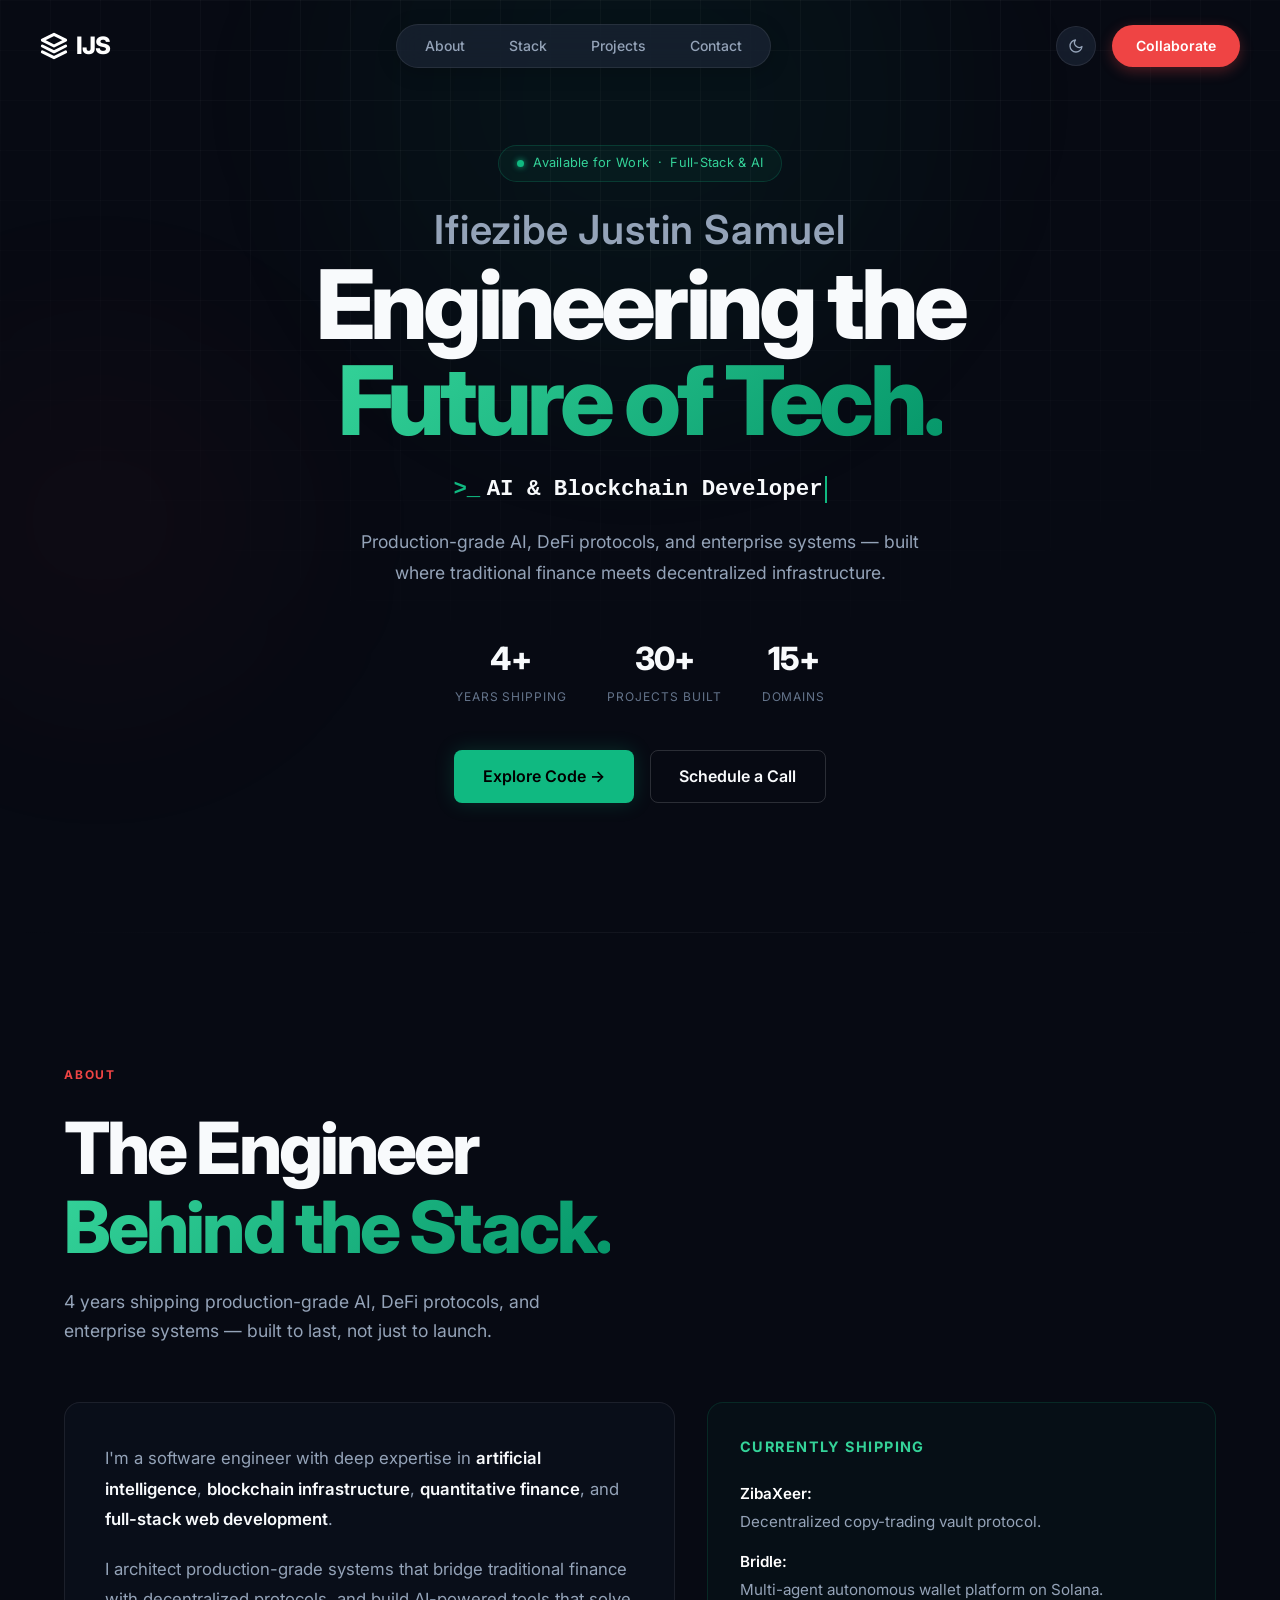
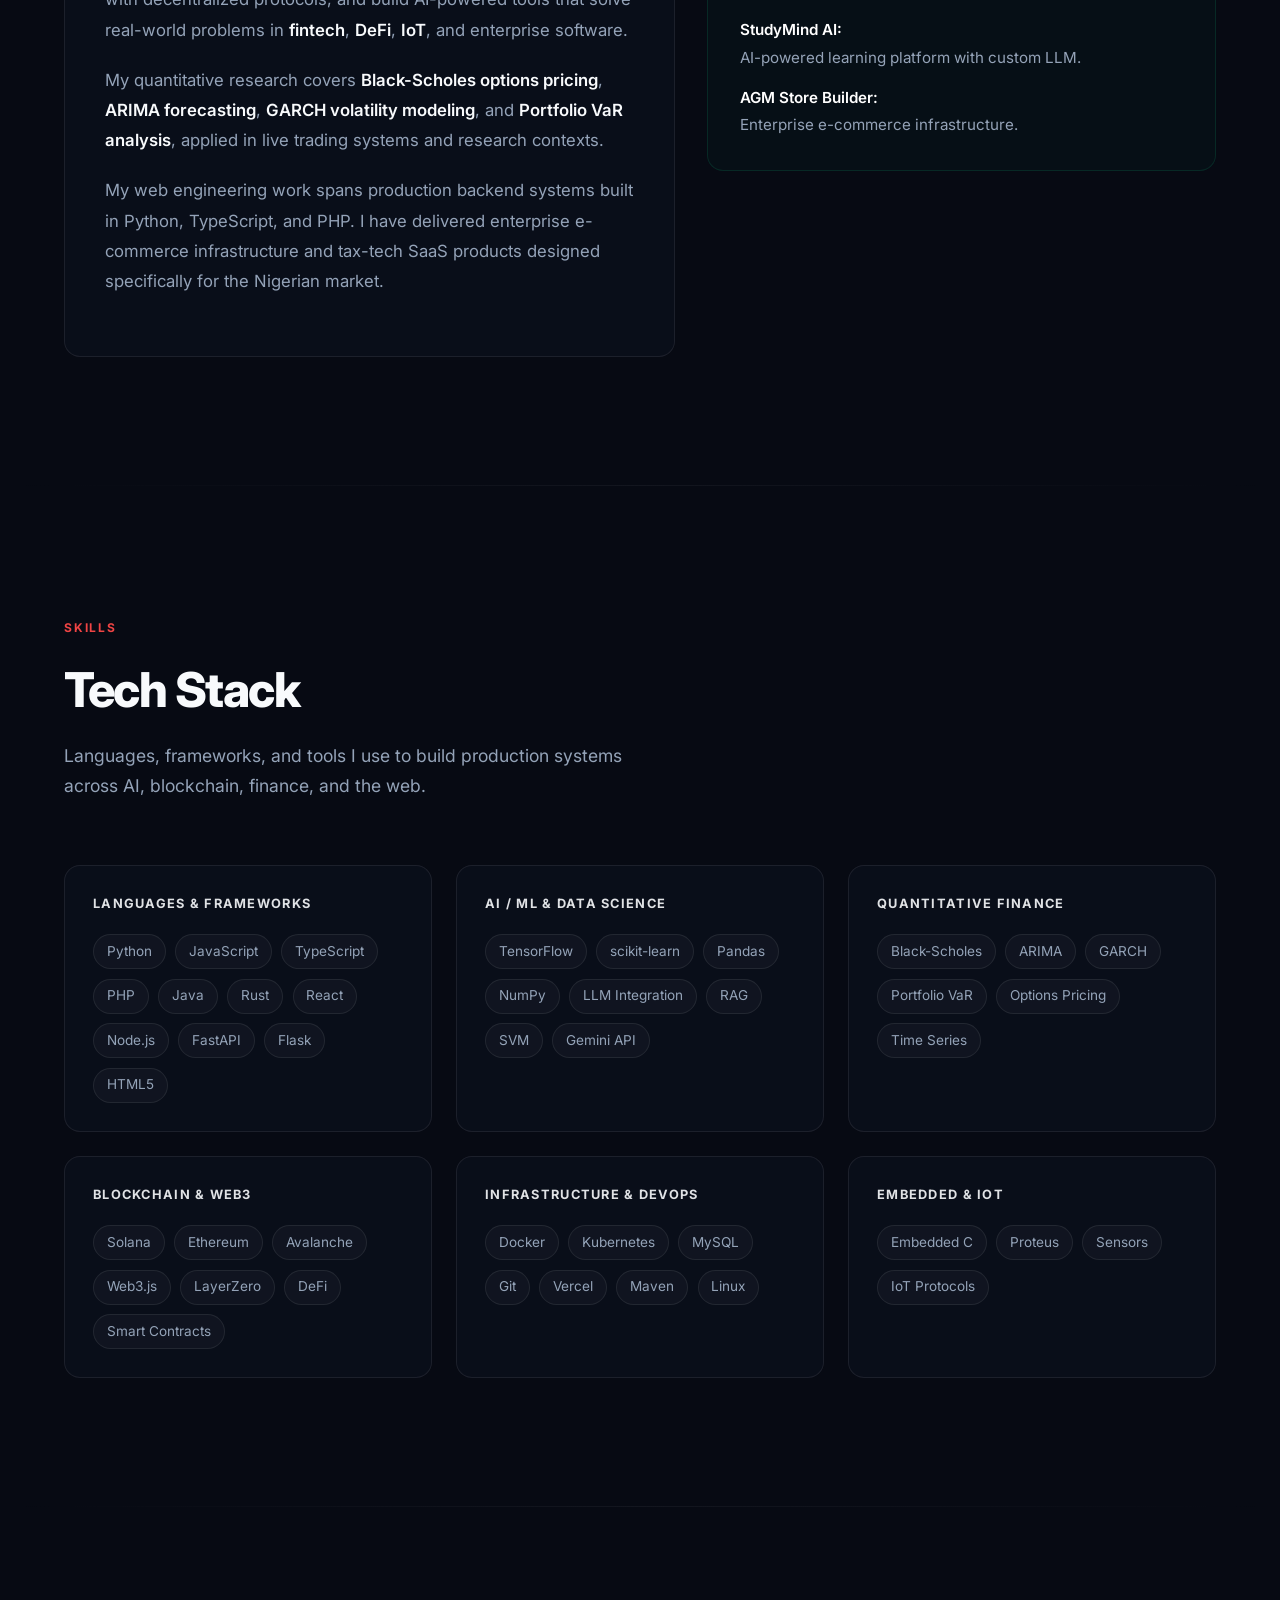
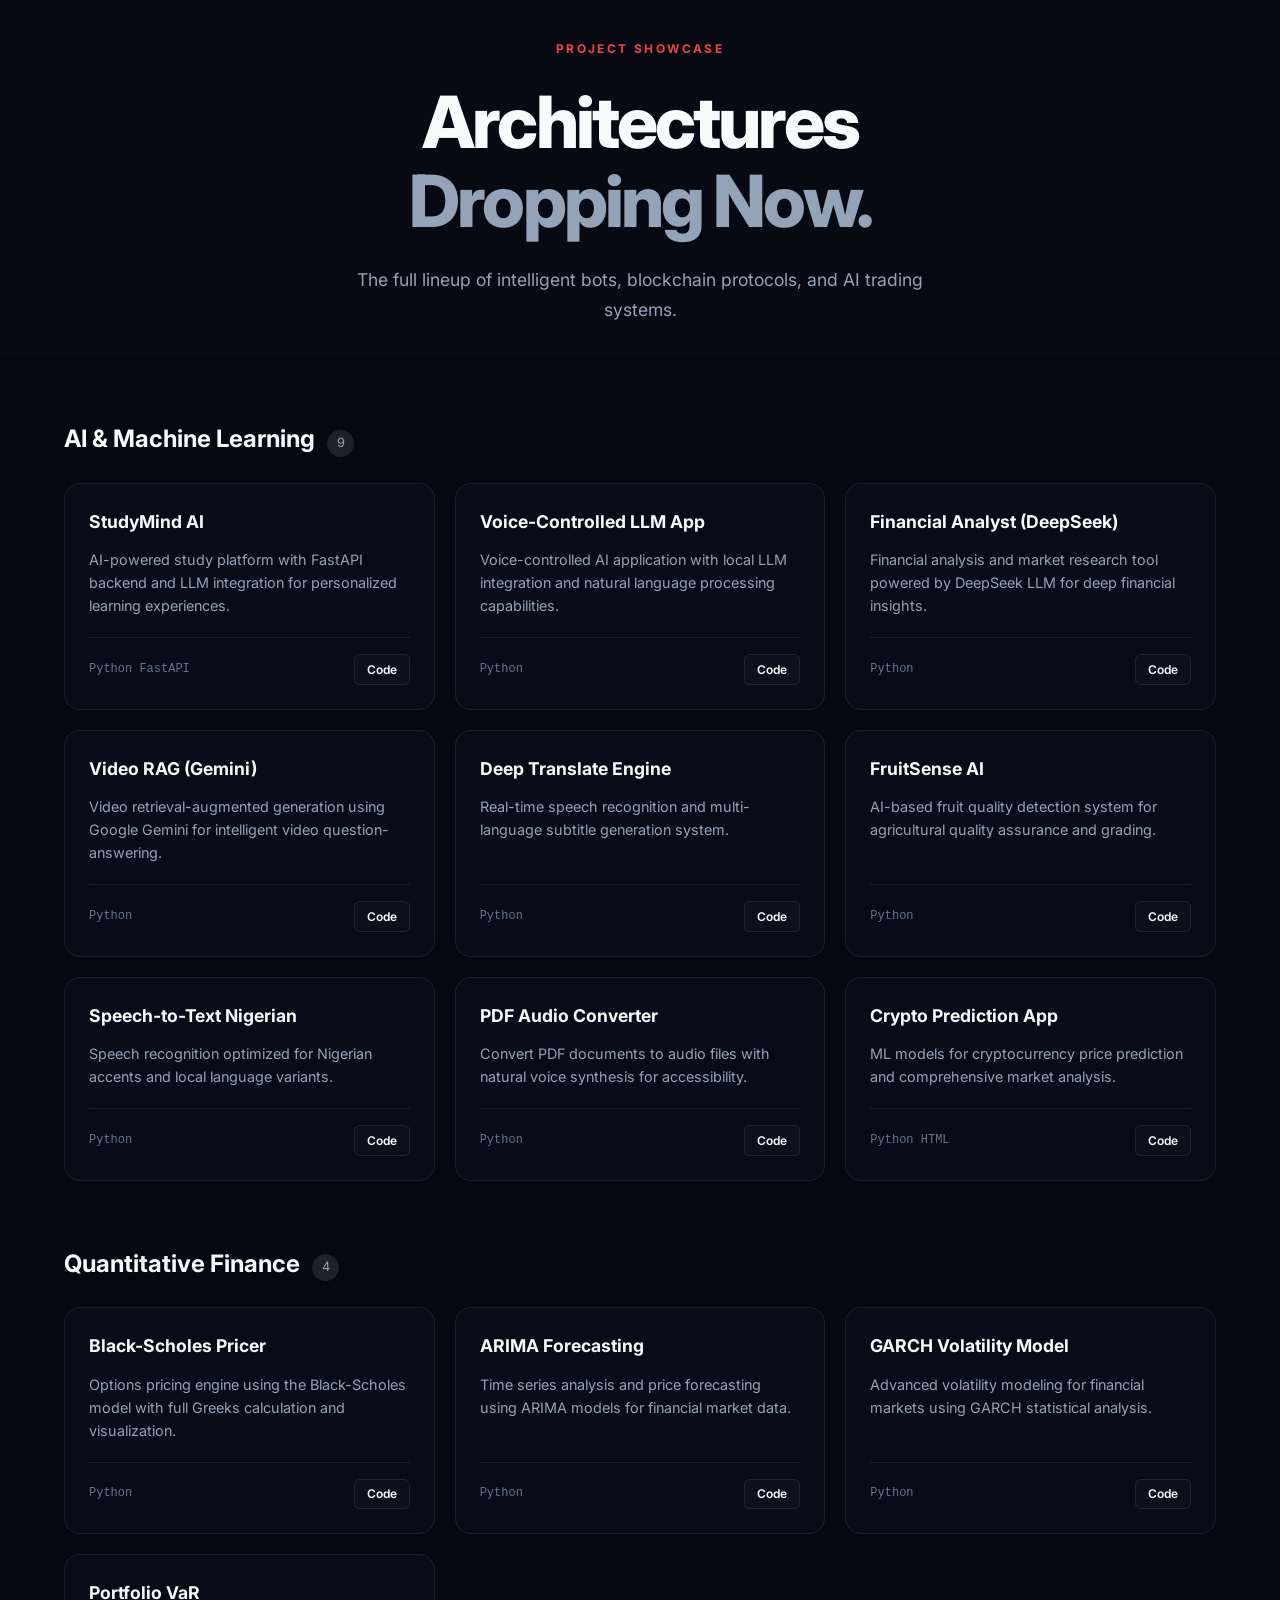
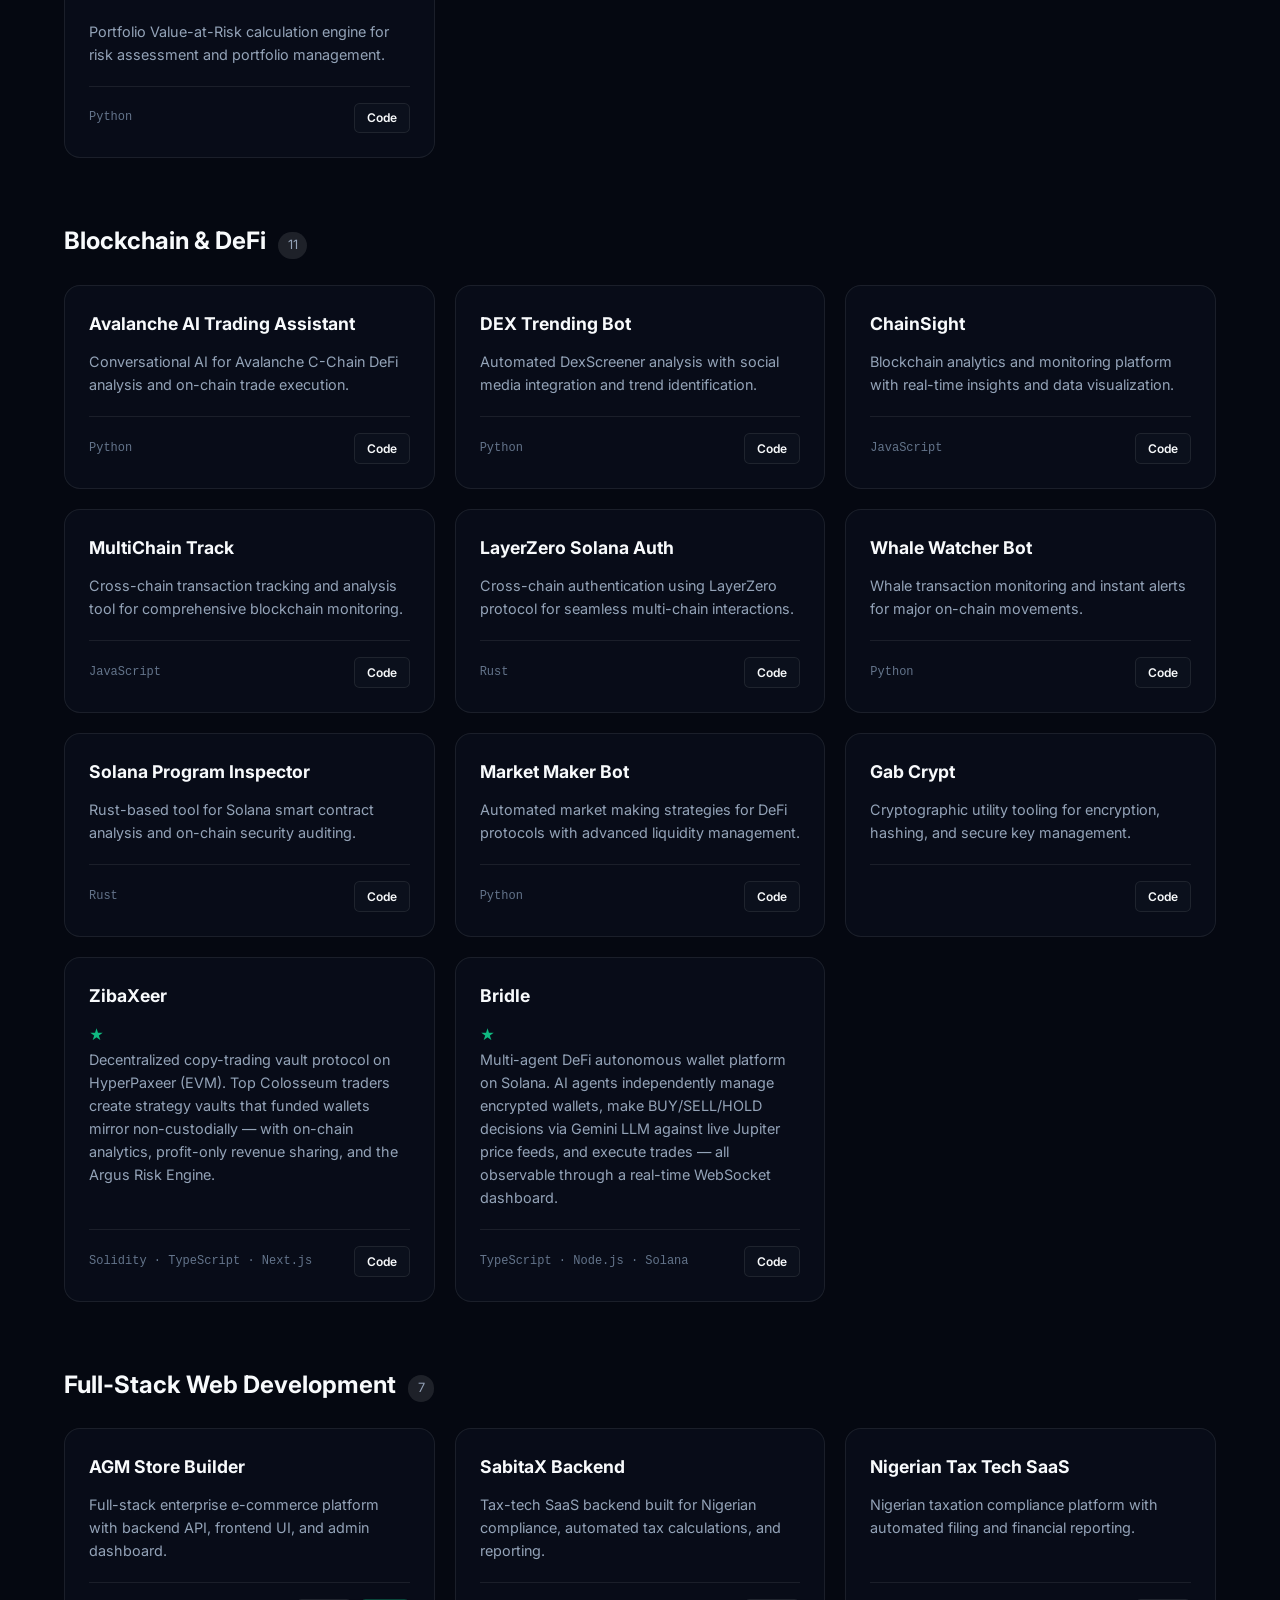
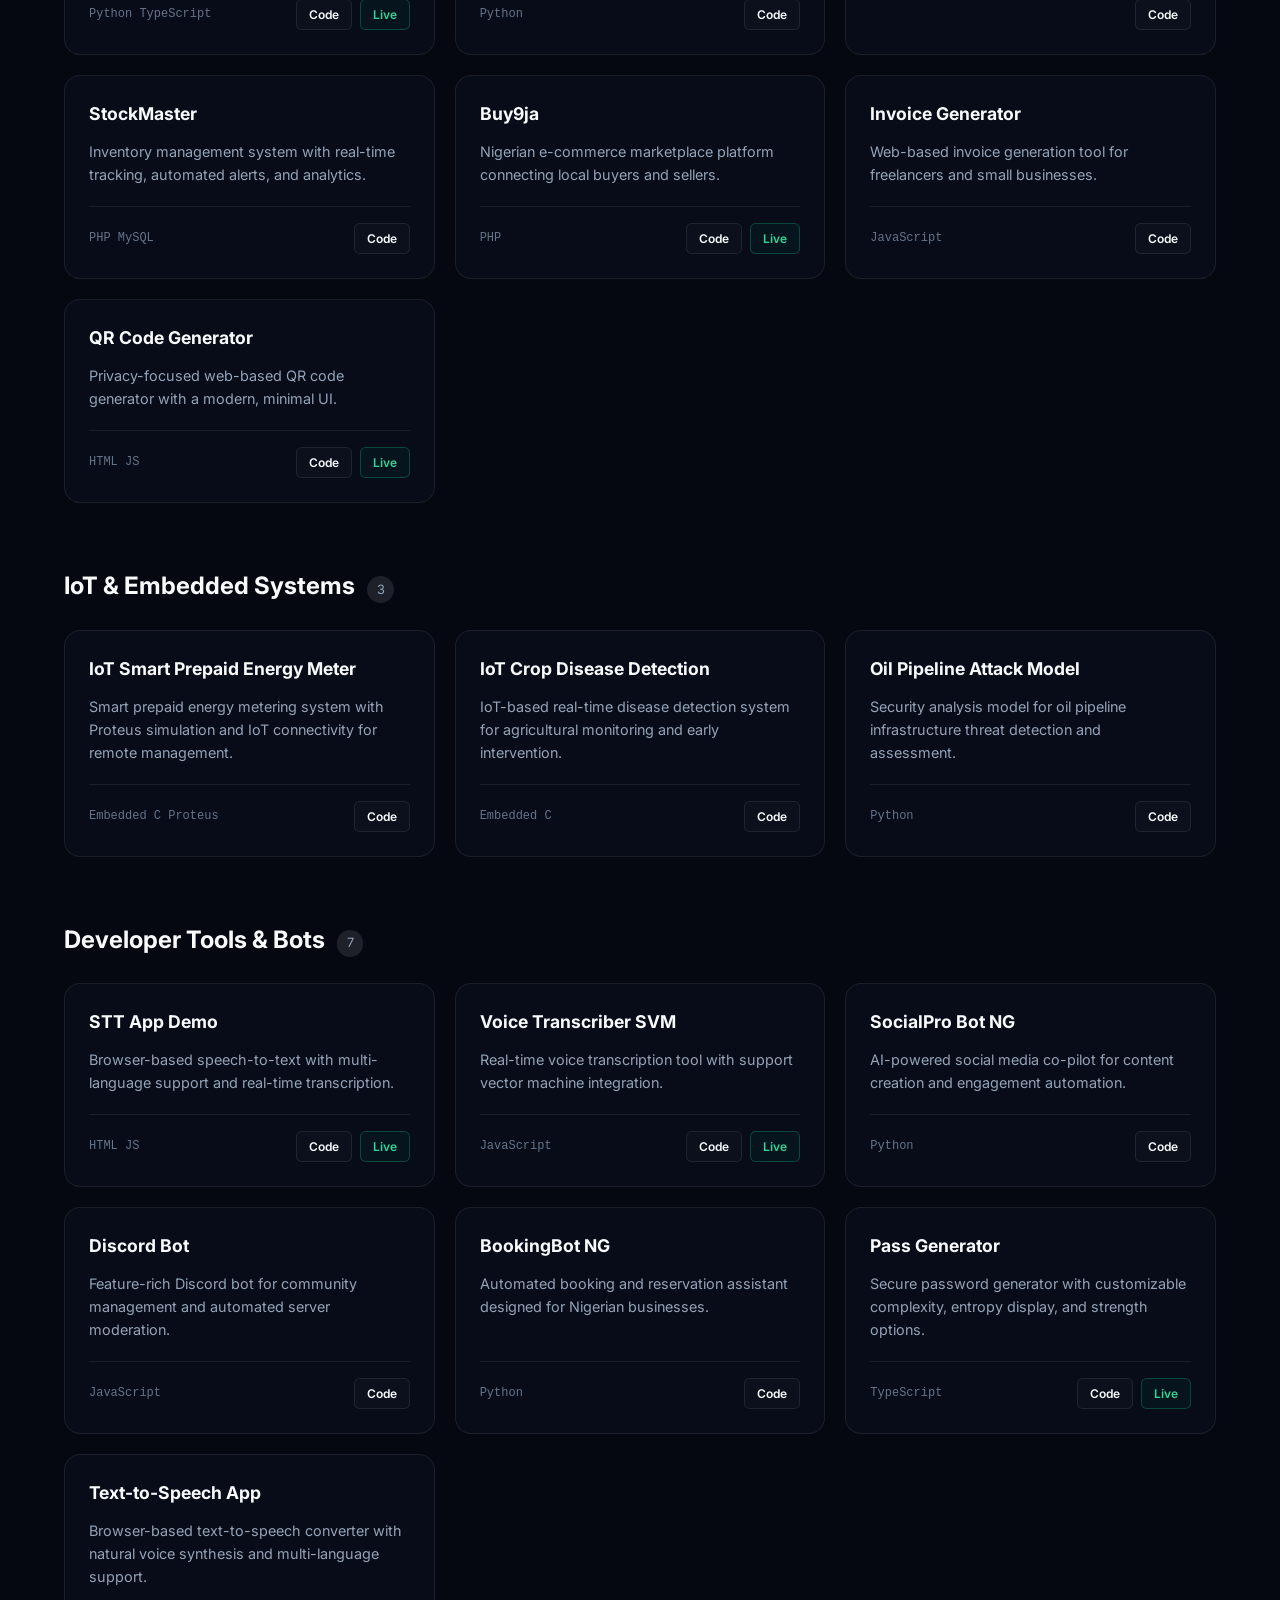
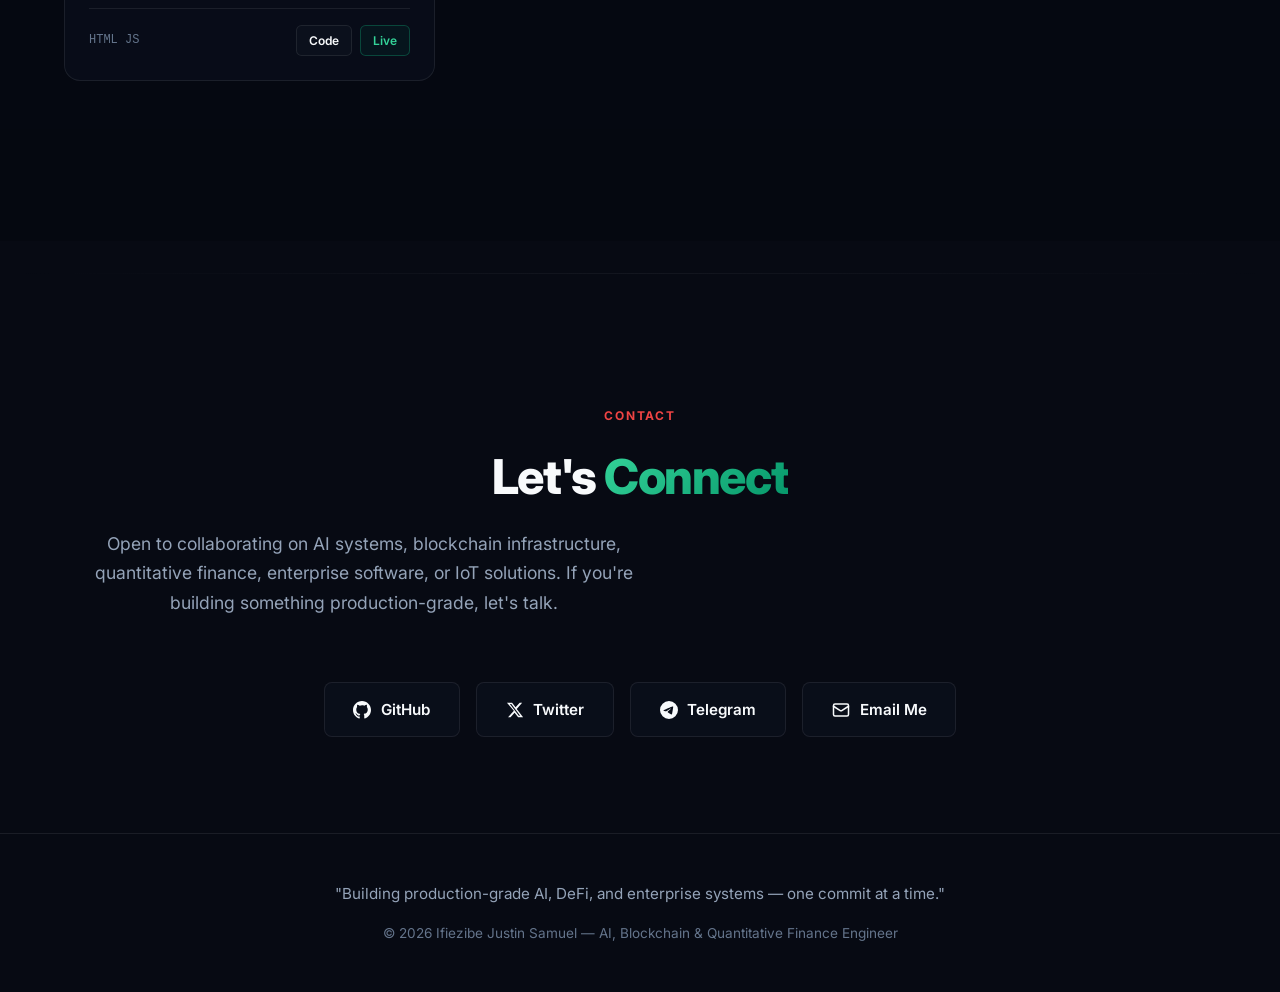
==== commit 54dddbf4: "Redesign hero heading, improve about section, optimize mobile UX" ====
--- a/index.html
+++ b/index.html
@@ -3,1281 +3,1600 @@
 <head>
     <meta charset="UTF-8">
     <meta name="viewport" content="width=device-width, initial-scale=1.0">
-    <title>Ifiezibe Justin Samuel - AI & Blockchain Developer</title>
-
+    <title>Ifiezibe Justin Samuel — AI, Blockchain & Full-Stack Engineer</title>
+    <meta name="description" content="Software engineer specializing in AI/ML, blockchain infrastructure, quantitative finance, and full-stack development.">
+
+    
     <style>
-        * {
-            margin: 0;
-            padding: 0;
-            box-sizing: border-box;
-        }
+        @import url('https://fonts.googleapis.com/css2?family=Inter:wght@400;500;600;700;800&display=swap');
+    
+        * { margin: 0; padding: 0; box-sizing: border-box; }
 
         :root {
-            --navy-primary: #01015C;
-            --orange-primary: #ffa200;
-            --white: #ffffff;
-            --bg-primary: #0a0a2e;
-            --bg-secondary: #16213e;
-            --bg-tertiary: #1a1a4a;
-            --text-primary: #ffffff;
-            --text-secondary: #e0e0e0;
-            --text-muted: #b0b0b0;
-            --border-primary: #2a2a5a;
-            --border-accent: #ffa20033;
-            --success: #00d084;
+            --bg-base: #070a13;
+            --bg-surface: #0e1424;
+            --bg-card: rgba(14, 20, 36, 0.4);
+            --border: rgba(255, 255, 255, 0.08);
+            --border-em: rgba(16, 185, 129, 0.35);
+            --border-red: rgba(239, 68, 68, 0.35);
+            --emerald: #10b981;
+            --emerald-dark: #059669;
+            --emerald-light: #34d399;
+            --blue: #3b82f6;
+            --red: #ef4444;
+            --red-dark: #dc2626;
+            --white: #f8fafc;
+            --gray: #94a3b8;
+            --muted: #64748b;
+            --font-main: 'Inter', -apple-system, BlinkMacSystemFont, 'Segoe UI', 'Helvetica Neue', sans-serif;
+            --font-mono: 'SF Mono', 'Fira Code', 'Consolas', monospace;
         }
 
         body {
-            font-family: -apple-system, BlinkMacSystemFont, 'Segoe UI', 'Roboto', 'Inter', 'Helvetica Neue', sans-serif;
+            font-family: var(--font-main);
+            background: var(--bg-base);
+            color: var(--white);
             line-height: 1.6;
-            color: var(--text-primary);
-            background: var(--bg-primary);
-            min-height: 100vh;
-            position: relative;
             overflow-x: hidden;
-        }
-
-        body::before {
-            content: '';
+            -webkit-font-smoothing: antialiased;
+        }
+
+        /* Scrollbar */
+        ::-webkit-scrollbar { width: 8px; }
+        ::-webkit-scrollbar-track { background: var(--bg-base); }
+        ::-webkit-scrollbar-thumb { background: #1e293b; border-radius: 4px; }
+        ::-webkit-scrollbar-thumb:hover { background: #334155; }
+
+        /* Grid overlay */
+        .grid-overlay {
             position: fixed;
-            top: 0;
-            left: 0;
-            right: 0;
-            bottom: 0;
-            background: 
-                radial-gradient(circle at 20% 80%, rgba(255, 162, 0, 0.05) 0%, transparent 50%),
-                radial-gradient(circle at 80% 20%, rgba(1, 1, 92, 0.08) 0%, transparent 50%),
-                radial-gradient(circle at 40% 40%, rgba(255, 162, 0, 0.03) 0%, transparent 50%);
-            z-index: -1;
-            animation: backgroundShift 20s ease-in-out infinite;
-        }
-
-        @keyframes backgroundShift {
-            0%, 100% { transform: scale(1) rotate(0deg); }
-            50% { transform: scale(1.1) rotate(2deg); }
-        }
-
-        .floating-shapes {
-            position: fixed;
-            top: 0;
-            left: 0;
-            width: 100%;
-            height: 100%;
+            inset: 0;
+            background-image:
+                linear-gradient(to right, rgba(255,255,255,0.03) 1px, transparent 1px),
+                linear-gradient(to bottom, rgba(255,255,255,0.03) 1px, transparent 1px);
+            background-size: 50px 50px;
+            -webkit-mask-image: radial-gradient(ellipse 70% 80% at 50% 0%, #000 40%, transparent 100%);
+            mask-image: radial-gradient(ellipse 70% 80% at 50% 0%, #000 40%, transparent 100%);
             pointer-events: none;
             z-index: 0;
-            overflow: hidden;
-        }
-
-        .shape {
-            position: absolute;
-            opacity: 0.1;
-            animation: float 20s infinite ease-in-out;
-        }
-
-        .shape:nth-child(1) {
-            width: 80px;
-            height: 80px;
-            background: var(--orange-primary);
+        }
+
+        /* Glow blobs */
+        .blob {
+            position: fixed;
             border-radius: 50%;
-            top: 20%;
-            left: 10%;
-            animation-delay: 0s;
-        }
-
-        .shape:nth-child(2) {
-            width: 60px;
-            height: 60px;
-            background: var(--navy-primary);
-            border-radius: 50%;
-            top: 60%;
-            right: 15%;
-            animation-delay: 5s;
-        }
-
-        .shape:nth-child(3) {
-            width: 100px;
-            height: 100px;
-            background: var(--orange-primary);
-            border-radius: 20px;
-            bottom: 20%;
-            left: 20%;
-            animation-delay: 10s;
-        }
-
-        @keyframes float {
-            0%, 100% {
-                transform: translateY(0) rotate(0deg);
-            }
-            50% {
-                transform: translateY(-30px) rotate(180deg);
-            }
-        }
-
+            filter: blur(100px);
+            pointer-events: none;
+            z-index: 0;
+            opacity: 0.6;
+        }
+        .blob-1 {
+            width: 600px; height: 600px;
+            background: rgba(16, 185, 129, 0.08); /* Emerald glow */
+            top: -200px; left: 50%; transform: translateX(-50%);
+        }
+        .blob-2 {
+            width: 400px; height: 400px;
+            background: rgba(239, 68, 68, 0.06); /* Red glow */
+            bottom: 20%; left: -100px;
+        }
+
+        /* Scroll progress */
+        .scroll-progress {
+            position: fixed;
+            top: 0; left: 0;
+            height: 3px;
+            background: linear-gradient(90deg, var(--emerald), var(--red));
+            z-index: 9999;
+            transition: width 0.1s ease;
+            width: 0%;
+        }
+
+        /* Layout */
         .container {
             max-width: 1200px;
             margin: 0 auto;
-            padding: 2rem 1rem;
+            padding: 0 1.5rem;
             position: relative;
             z-index: 1;
         }
 
-        .header {
+        .divider {
+            height: 1px;
+            background: linear-gradient(90deg, transparent, rgba(255,255,255,0.05), transparent);
+            position: relative;
+            z-index: 1;
+            margin: 2rem 0;
+        }
+
+        /* Nav */
+        nav {
+            position: fixed;
+            top: 1.5rem;
+            left: 50%;
+            transform: translateX(-50%);
+            z-index: 100;
+            width: calc(100% - 3rem);
+            max-width: 1200px;
+            display: flex;
+            align-items: center;
+            justify-content: space-between;
+        }
+        .nav-logo {
+            display: flex;
+            align-items: center;
+            font-size: 1.5rem;
+            font-weight: 800;
+            letter-spacing: -1px;
+            color: white;
+            text-decoration: none;
+        }
+        .nav-center-pill {
+            background: rgba(30, 41, 59, 0.6);
+            backdrop-filter: blur(16px);
+            -webkit-backdrop-filter: blur(16px);
+            border: 1px solid var(--border);
+            border-radius: 999px;
+            padding: 0.5rem;
+            display: flex;
+            box-shadow: 0 4px 20px rgba(0,0,0,0.2);
+        }
+        .nav-links {
+            display: flex;
+            list-style: none;
+            gap: 0.25rem;
+        }
+        .nav-links a {
+            color: var(--gray);
+            text-decoration: none;
+            font-size: 0.875rem;
+            font-weight: 500;
+            padding: 0.5rem 1.25rem;
+            border-radius: 999px;
+            transition: all 0.2s;
+        }
+        .nav-links a:hover { 
+            color: var(--white); 
+            background: rgba(255,255,255,0.05);
+        }
+        .nav-right {
+            display: flex;
+            align-items: center;
+            gap: 1rem;
+        }
+        .icon-btn {
+            background: rgba(30, 41, 59, 0.6);
+            border: 1px solid var(--border);
+            color: var(--gray);
+            width: 40px; height: 40px;
+            border-radius: 50%;
+            display: flex;
+            align-items: center;
+            justify-content: center;
+            cursor: pointer;
+            transition: all 0.2s;
+            backdrop-filter: blur(16px);
+        }
+        .icon-btn:hover {
+            color: var(--white);
+            border-color: rgba(255,255,255,0.2);
+            background: rgba(255,255,255,0.1);
+        }
+        .btn-register {
+            background: var(--red);
+            color: white;
+            padding: 0.6rem 1.5rem;
+            border-radius: 999px;
+            font-weight: 600;
+            font-size: 0.875rem;
+            text-decoration: none;
+            transition: all 0.3s;
+            box-shadow: 0 4px 14px rgba(239, 68, 68, 0.3);
+        }
+        .btn-register:hover {
+            background: var(--red-dark);
+            transform: translateY(-2px);
+            box-shadow: 0 6px 20px rgba(239, 68, 68, 0.4);
+        }
+
+        /* ===== HERO ===== */
+        .hero {
+            min-height: 100vh;
+            display: flex;
+            flex-direction: column;
+            align-items: center;
+            justify-content: center;
             text-align: center;
-            margin-bottom: 4rem;
-            opacity: 0;
-            transform: translateY(30px);
-        }
-
-        .header.visible {
-            animation: fadeInUp 0.8s ease-out forwards;
-        }
-
-        .typing-animation {
-            background: linear-gradient(135deg, var(--orange-primary), #ffb733);
+            padding: 8rem 1.25rem 5rem;
+            position: relative;
+        }
+        .hero-badge-wrap {
+            display: flex;
+            justify-content: center;
+            margin-bottom: 1.75rem;
+        }
+        .hero-badge {
+            display: inline-flex;
+            align-items: center;
+            gap: 0.6rem;
+            background: rgba(16, 185, 129, 0.06);
+            border: 1px solid rgba(16, 185, 129, 0.2);
+            padding: 0.45rem 1.1rem;
+            border-radius: 999px;
+            font-size: 0.8rem;
+            color: var(--emerald-light);
+            backdrop-filter: blur(8px);
+            letter-spacing: 0.02em;
+        }
+        .badge-dot {
+            width: 7px;
+            height: 7px;
+            background: var(--emerald);
+            border-radius: 50%;
+            flex-shrink: 0;
+            box-shadow: 0 0 6px var(--emerald);
+            animation: pulse-dot 2s ease-in-out infinite;
+        }
+        @keyframes pulse-dot {
+            0%, 100% { opacity: 1; transform: scale(1); }
+            50% { opacity: 0.5; transform: scale(0.75); }
+        }
+        .badge-icon {
+            color: var(--emerald-light);
+            display: flex;
+            align-items: center;
+            gap: 0.35rem;
+        }
+        .badge-divider { color: rgba(255,255,255,0.15); }
+        /* Hero eyebrow */
+        .hero-eyebrow {
+            font-size: 0.8rem;
+            font-weight: 700;
+            letter-spacing: 0.18em;
+            text-transform: uppercase;
+            color: var(--muted);
+            margin-bottom: 1.25rem;
+        }
+        .hero-title {
+            font-size: clamp(3rem, 8.5vw, 6rem);
+            font-weight: 800;
+            letter-spacing: -0.05em;
+            line-height: 1.0;
+            margin-bottom: 1.5rem;
+            color: var(--white);
+        }
+        .hero-title .line-name {
+            display: block;
+            font-size: clamp(1.6rem, 4vw, 2.5rem);
+            font-weight: 600;
+            letter-spacing: 0.02em;
+            color: var(--gray);
+            margin-bottom: 0.35rem;
+        }
+        .hero-title .line-role {
+            display: block;
+        }
+        .gradient-text {
+            background: linear-gradient(135deg, var(--emerald-light), var(--emerald-dark));
             -webkit-background-clip: text;
             -webkit-text-fill-color: transparent;
             background-clip: text;
-            font-size: clamp(0.9rem, 2.5vw, 1.2rem);
-            font-weight: 500;
+        }
+        .hero-typing-wrap {
+            display: inline-flex;
+            align-items: center;
+            gap: 0;
+            font-size: clamp(1.05rem, 2.5vw, 1.4rem);
+            font-weight: 600;
+            color: var(--white);
+            margin-bottom: 1.25rem;
+            min-height: 2rem;
+            font-family: var(--font-mono);
+        }
+        .hero-typing-prefix {
+            color: var(--emerald);
+            margin-right: 0.4rem;
+        }
+        .typing-cursor {
+            display: inline-block;
+            width: 2px;
+            height: 1.2em;
+            background: var(--emerald);
+            margin-left: 2px;
+            vertical-align: middle;
+            animation: blink 1s step-end infinite;
+        }
+        @keyframes blink {
+            0%, 100% { opacity: 1; }
+            50% { opacity: 0; }
+        }
+        .hero-desc {
+            font-size: clamp(0.95rem, 1.8vw, 1.1rem);
+            color: var(--gray);
+            max-width: 560px;
+            margin: 0 auto 2.75rem;
+            line-height: 1.75;
+        }
+        .hero-stats {
+            display: flex;
+            justify-content: center;
+            gap: 2.5rem;
+            flex-wrap: wrap;
+            margin-bottom: 2.75rem;
+        }
+        .hero-stat {
+            text-align: center;
+        }
+        .hero-stat-num {
+            display: block;
+            font-size: clamp(1.5rem, 4vw, 2rem);
+            font-weight: 800;
+            color: var(--white);
+            letter-spacing: -0.03em;
+        }
+        .hero-stat-label {
+            display: block;
+            font-size: 0.75rem;
+            color: var(--muted);
+            text-transform: uppercase;
+            letter-spacing: 0.08em;
+            margin-top: 0.15rem;
+        }
+        .hero-actions {
+            display: flex;
+            justify-content: center;
+            gap: 1rem;
+            flex-wrap: wrap;
+        }
+
+        /* ===== BUTTONS ===== */
+        .btn {
+            display: inline-flex;
+            align-items: center;
+            justify-content: center;
+            gap: 0.6rem;
+            padding: 0.8rem 1.8rem;
+            border-radius: 0.5rem;
+            font-weight: 600;
+            font-size: 1rem;
+            text-decoration: none;
+            transition: all 0.3s ease;
+            cursor: pointer;
+            border: none;
+        }
+        .btn-emerald {
+            background: var(--emerald);
+            color: #000;
+            box-shadow: 0 0 20px rgba(16, 185, 129, 0.2);
+        }
+        .btn-emerald:hover {
+            background: var(--emerald-light);
+            transform: translateY(-2px);
+            box-shadow: 0 8px 28px rgba(16, 185, 129, 0.4);
+        }
+        .btn-outline {
+            background: transparent;
+            color: var(--white);
+            border: 1px solid rgba(255,255,255,0.15);
+        }
+        .btn-outline:hover {
+            border-color: rgba(255,255,255,0.3);
+            background: rgba(255,255,255,0.05);
+            transform: translateY(-2px);
+        }
+        
+        /* Section Large Titles */
+        .huge-title {
+            font-size: clamp(2.5rem, 6vw, 4.5rem);
+            font-weight: 800;
+            letter-spacing: -0.04em;
+            line-height: 1.1;
             margin-bottom: 1rem;
-            overflow: hidden;
-            white-space: nowrap;
-            border-right: 3px solid var(--orange-primary);
-            animation: typing 4s steps(60) 1s forwards, blink 0.75s step-end infinite;
-            max-width: fit-content;
-            margin-left: auto;
-            margin-right: auto;
-        }
-
-        @keyframes typing {
-            from { width: 0; }
-            to { width: 100%; }
-        }
-
-        @keyframes blink {
-            50% { border-color: transparent; }
-        }
-
-        .greeting {
-            font-size: clamp(0.9rem, 2vw, 1.1rem);
-            color: var(--text-muted);
-            margin-bottom: 0.5rem;
-        }
-
-        .name {
-            font-size: clamp(2rem, 6vw, 3.5rem);
+            color: var(--white);
+        }
+        .huge-title span { color: var(--gray); }
+        .huge-red-text {
+            color: var(--red);
+        }
+
+        /* ===== SECTIONS ===== */
+        section { padding: 6rem 0; }
+
+        .section-tag {
+            display: inline-flex;
+            font-size: 0.75rem;
+            font-weight: 700;
+            letter-spacing: 0.15em;
+            text-transform: uppercase;
+            color: var(--red);
+            margin-bottom: 1.5rem;
+        }
+        .section-title {
+            font-size: clamp(2rem, 5vw, 3rem);
             font-weight: 800;
-            background: linear-gradient(135deg, var(--navy-primary), var(--orange-primary), var(--navy-primary));
-            -webkit-background-clip: text;
-            -webkit-text-fill-color: transparent;
-            background-clip: text;
+            letter-spacing: -0.03em;
+            line-height: 1.15;
             margin-bottom: 1.5rem;
-            text-shadow: 0 0 30px rgba(255, 162, 0, 0.3);
-        }
-
-        .scroll-indicator {
+        }
+        .section-desc {
+            color: var(--gray);
+            font-size: 1.1rem;
+            max-width: 600px;
+            margin-bottom: 4rem;
+            line-height: 1.7;
+        }
+        .center-section {
+            text-align: center;
             display: flex;
             flex-direction: column;
             align-items: center;
-            margin-top: 2rem;
-            animation: bounce 2s infinite;
-        }
-
-        .scroll-indicator span {
-            color: var(--orange-primary);
+        }
+
+        /* ===== GLASS CARD ===== */
+        .glass-card {
+            background: var(--bg-card);
+            border: 1px solid var(--border);
+            border-radius: 1rem;
+            padding: 2.5rem;
+            transition: all 0.3s ease;
+        }
+        .glass-card:hover {
+            border-color: rgba(255,255,255,0.15);
+            box-shadow: 0 20px 40px rgba(0, 0, 0, 0.2);
+        }
+
+        /* ===== ABOUT ===== */
+        .about-wrap {
+            display: grid;
+            grid-template-columns: 1.2fr 1fr;
+            gap: 2rem;
+            align-items: start;
+        }
+        .about-text p {
+            color: var(--gray);
+            margin-bottom: 1.25rem;
+            font-size: 1.05rem;
+            line-height: 1.8;
+        }
+        .about-text strong { color: var(--white); font-weight: 600; }
+
+        .building-card {
+            background: rgba(16, 185, 129, 0.03);
+            border: 1px solid rgba(16, 185, 129, 0.15);
+            border-radius: 1rem;
+            padding: 2rem;
+        }
+        .building-card h3 {
+            color: var(--emerald-light);
             font-size: 0.9rem;
-            margin-bottom: 0.5rem;
-        }
-
-        .scroll-arrow {
-            width: 24px;
-            height: 24px;
-            border-left: 2px solid var(--orange-primary);
-            border-bottom: 2px solid var(--orange-primary);
-            transform: rotate(-45deg);
-        }
-
-        @keyframes bounce {
-            0%, 20%, 50%, 80%, 100% {
-                transform: translateY(0);
-            }
-            40% {
-                transform: translateY(10px);
-            }
-            60% {
-                transform: translateY(5px);
-            }
-        }
-
-        .section {
-            opacity: 0;
-            transform: translateY(50px);
-            transition: opacity 0.6s ease, transform 0.6s ease;
-        }
-
-        .section.visible {
-            opacity: 1;
-            transform: translateY(0);
-        }
-
-        .intro {
-            background: var(--bg-secondary);
-            border: 1px solid var(--border-primary);
-            border-radius: 16px;
-            padding: clamp(1.5rem, 4vw, 2.5rem);
-            margin: 2rem 0;
-            backdrop-filter: blur(10px);
-            position: relative;
-            overflow: hidden;
-        }
-
-        .intro::before {
-            content: '';
-            position: absolute;
-            top: 0;
-            left: 0;
-            right: 0;
-            height: 2px;
-            background: linear-gradient(90deg, transparent, var(--orange-primary), transparent);
-        }
-
-        .intro p {
-            margin-bottom: 1.2rem;
-            color: var(--text-secondary);
-            font-size: clamp(0.95rem, 2vw, 1.1rem);
-        }
-
-        .intro strong {
-            color: var(--orange-primary);
-            font-weight: 600;
-        }
-
-        .currently-working {
-            background: var(--bg-tertiary);
-            border: 1px solid var(--border-accent);
-            border-radius: 12px;
+            font-weight: 700;
+            text-transform: uppercase;
+            letter-spacing: 0.1em;
+            margin-bottom: 1.5rem;
+        }
+        .building-list { list-style: none; display: flex; flex-direction: column; gap: 1rem; }
+        .building-list li {
+            color: var(--gray);
+            font-size: 0.95rem;
+            line-height: 1.6;
+        }
+        .building-list li strong { color: #fff; font-weight: 600; display: block; margin-bottom: 0.2rem; }
+
+        /* ===== TECH STACK ===== */
+        .tech-categories {
+            display: grid;
+            grid-template-columns: repeat(auto-fill, minmax(280px, 1fr));
+            gap: 1.5rem;
+        }
+        .tech-category-card {
+            background: var(--bg-card);
+            border: 1px solid var(--border);
+            border-radius: 1rem;
+            padding: 1.75rem;
+        }
+        .tech-category-title {
+            font-size: 0.8rem;
+            font-weight: 700;
+            text-transform: uppercase;
+            letter-spacing: 0.1em;
+            color: var(--white);
+            margin-bottom: 1.25rem;
+            opacity: 0.9;
+        }
+        .tech-pills { display: flex; flex-wrap: wrap; gap: 0.6rem; }
+        .tech-pill {
+            font-size: 0.85rem;
+            padding: 0.35rem 0.8rem;
+            background: rgba(255,255,255,0.03);
+            border: 1px solid rgba(255,255,255,0.08);
+            border-radius: 999px;
+            color: var(--gray);
+            transition: all 0.2s ease;
+        }
+        .tech-pill:hover {
+            color: var(--white);
+            border-color: var(--emerald-light);
+            background: rgba(16, 185, 129, 0.1);
+        }
+
+        /* ===== PROJECTS ===== */
+        .projects-bg { background: rgba(5, 8, 16, 0.8); }
+        .category-header { margin-bottom: 1.5rem; }
+        .category-title { font-size: 1.5rem; font-weight: 700; color: var(--white); }
+        .category-count {
+            display: inline-block;
+            font-size: 0.8rem;
+            padding: 0.2rem 0.6rem;
+            background: rgba(255,255,255,0.1);
+            border-radius: 999px;
+            color: var(--gray);
+            margin-left: 0.5rem;
+            vertical-align: middle;
+        }
+        .project-section-block { margin-bottom: 4rem; }
+        .project-grid {
+            display: grid;
+            grid-template-columns: repeat(auto-fill, minmax(320px, 1fr));
+            gap: 1.25rem;
+        }
+        .project-card {
+            background: var(--bg-card);
+            border: 1px solid var(--border);
+            border-radius: 1rem;
             padding: 1.5rem;
-            margin: 2rem 0;
-            position: relative;
-            overflow: hidden;
-            transition: transform 0.3s ease;
-        }
-
-        .currently-working:hover {
-            transform: translateX(5px);
-        }
-
-        .currently-working::before {
-            content: '🔭';
-            position: absolute;
-            top: -10px;
-            right: -10px;
-            font-size: 3rem;
-            opacity: 0.1;
-        }
-
-        .currently-working h3 {
-            font-size: clamp(1rem, 2.5vw, 1.1rem);
-            color: var(--orange-primary);
-            margin-bottom: 1rem;
+            transition: all 0.3s ease;
+            display: flex;
+            flex-direction: column;
+        }
+        .project-card:hover {
+            border-color: rgba(255,255,255,0.2);
+            background: rgba(30, 41, 59, 0.3);
+            transform: translateY(-4px);
+        }
+        .project-name {
+            font-size: 1.1rem;
+            font-weight: 700;
+            color: var(--white);
+            margin-bottom: 0.75rem;
+            display: flex;
+            justify-content: space-between;
+        }
+        .project-star { color: var(--emerald); font-size: 0.9rem; }
+        .project-desc {
+            font-size: 0.9rem;
+            color: var(--gray);
+            line-height: 1.6;
+            flex: 1;
+            margin-bottom: 1.25rem;
+        }
+        .project-footer {
             display: flex;
             align-items: center;
+            justify-content: space-between;
             gap: 0.5rem;
-        }
-
-        .currently-working ul {
-            list-style: none;
-            padding-left: 0;
-        }
-
-        .currently-working li {
-            color: var(--text-secondary);
-            margin-bottom: 0.5rem;
-            padding-left: 1.5rem;
-            position: relative;
-            font-size: clamp(0.9rem, 2vw, 1rem);
-        }
-
-        .currently-working li::before {
-            content: '▶';
-            position: absolute;
-            left: 0;
-            color: var(--orange-primary);
-            font-size: 0.8rem;
-        }
-
-        .tech-stack {
-            margin: 3rem 0;
-        }
-
-        .tech-stack h2 {
-            font-size: clamp(1.5rem, 4vw, 2rem);
-            color: var(--text-primary);
-            margin-bottom: 1.5rem;
-            text-align: center;
-        }
-
-        .tech-grid {
-            display: grid;
-            grid-template-columns: repeat(auto-fit, minmax(100px, 1fr));
-            gap: 1rem;
-            margin: 2rem 0;
-        }
-
-        .tech-item {
-            background: var(--bg-secondary);
-            border: 1px solid var(--border-primary);
-            border-radius: 8px;
-            padding: 0.75rem;
-            text-align: center;
-            font-size: clamp(0.8rem, 2vw, 0.85rem);
-            color: var(--text-secondary);
-            transition: all 0.3s ease;
-            cursor: pointer;
-        }
-
-        .tech-item:hover {
-            border-color: var(--orange-primary);
-            transform: translateY(-2px) scale(1.05);
-            box-shadow: 0 8px 25px rgba(255, 162, 0, 0.15);
-        }
-
-        .social-links {
+            padding-top: 1rem;
+            border-top: 1px solid var(--border);
+        }
+        .project-stack {
+            font-size: 0.75rem;
+            color: var(--muted);
+            font-family: var(--font-mono);
+        }
+        .project-links { display: flex; gap: 0.5rem; }
+        .link-btn {
+            font-size: 0.75rem;
+            padding: 0.3rem 0.75rem;
+            border-radius: 0.35rem;
+            text-decoration: none;
+            transition: all 0.2s ease;
+            font-weight: 600;
+            border: 1px solid var(--border);
+            color: var(--white);
+            background: rgba(255,255,255,0.02);
+        }
+        .link-btn:hover { background: rgba(255,255,255,0.08); border-color: rgba(255,255,255,0.2); }
+        .link-live { color: var(--emerald-light); border-color: rgba(16, 185, 129, 0.3); background: rgba(16, 185, 129, 0.05); }
+        .link-live:hover { background: rgba(16, 185, 129, 0.15); border-color: var(--emerald); }
+
+        /* ===== CONTACT ===== */
+        .contact-section { text-align: center; }
+        .social-grid {
             display: flex;
             justify-content: center;
             gap: 1rem;
-            margin: 3rem 0;
             flex-wrap: wrap;
-        }
-
-        .social-link {
+            margin-top: 2.5rem;
+        }
+        .social-btn {
             display: inline-flex;
             align-items: center;
-            gap: 0.5rem;
-            padding: 0.75rem 1.5rem;
-            background: var(--navy-primary);
-            border: 1px solid var(--orange-primary);
+            gap: 0.6rem;
+            padding: 0.9rem 1.8rem;
+            border-radius: 0.5rem;
+            text-decoration: none;
+            font-weight: 600;
+            font-size: 0.95rem;
+            transition: all 0.3s ease;
+            background: var(--bg-card);
+            border: 1px solid var(--border);
             color: var(--white);
-            text-decoration: none;
-            border-radius: 50px;
-            font-weight: 500;
-            font-size: clamp(0.85rem, 2vw, 1rem);
-            transition: all 0.3s ease;
-            position: relative;
-            overflow: hidden;
-        }
-
-        .social-link::before {
-            content: '';
-            position: absolute;
-            top: 0;
-            left: -100%;
-            width: 100%;
-            height: 100%;
-            background: linear-gradient(90deg, transparent, rgba(255, 162, 0, 0.1), transparent);
-            transition: left 0.5s ease;
-        }
-
-        .social-link:hover::before {
-            left: 100%;
-        }
-
-        .social-link:hover {
-            background: var(--orange-primary);
-            border-color: var(--orange-primary);
-            transform: translateY(-2px);
-            box-shadow: 0 8px 25px rgba(255, 162, 0, 0.3);
-        }
-
-        .projects {
-            margin-top: 4rem;
-        }
-
-        .projects h2 {
-            font-size: clamp(2rem, 5vw, 2.5rem);
-            font-weight: 800;
+        }
+        .social-btn:hover {
+            background: rgba(255,255,255,0.05);
+            border-color: rgba(255,255,255,0.2);
+            transform: translateY(-3px);
+        }
+
+        /* ===== FOOTER ===== */
+        footer {
+            padding: 3rem 0;
+            border-top: 1px solid var(--border);
             text-align: center;
-            margin-bottom: 3rem;
-            background: linear-gradient(135deg, var(--navy-primary), var(--orange-primary));
-            -webkit-background-clip: text;
-            -webkit-text-fill-color: transparent;
-            background-clip: text;
-        }
-
-        .project-category {
-            margin-bottom: 3rem;
-            background: var(--bg-secondary);
-            border: 1px solid var(--border-primary);
-            border-radius: 16px;
-            padding: clamp(1.5rem, 3vw, 2rem);
-            position: relative;
-            overflow: hidden;
-        }
-
-        .project-category::before {
-            content: '';
-            position: absolute;
-            top: 0;
-            left: 0;
-            right: 0;
-            height: 2px;
-            background: linear-gradient(90deg, var(--navy-primary), var(--orange-primary), var(--navy-primary));
-        }
-
-        .project-category h3 {
-            font-size: clamp(1.2rem, 3vw, 1.5rem);
-            font-weight: 700;
-            margin-bottom: 1.5rem;
-            color: var(--orange-primary);
-            display: flex;
-            align-items: center;
-            gap: 0.5rem;
-        }
-
-        .project-grid {
-            display: grid;
-            grid-template-columns: repeat(auto-fit, minmax(min(100%, 300px), 1fr));
-            gap: 1.5rem;
-        }
-
-        .project-card {
-            background: var(--bg-tertiary);
-            border: 1px solid var(--border-primary);
-            border-radius: 12px;
-            padding: 1.5rem;
-            transition: all 0.3s ease;
-            position: relative;
-            overflow: hidden;
-        }
-
-        .project-card::before {
-            content: '';
-            position: absolute;
-            top: 0;
-            left: -100%;
-            width: 100%;
-            height: 1px;
-            background: linear-gradient(90deg, transparent, var(--orange-primary), transparent);
-            transition: left 0.5s ease;
-        }
-
-        .project-card:hover::before {
-            left: 100%;
-        }
-
-        .project-card:hover {
-            border-color: var(--orange-primary);
-            transform: translateY(-4px);
-            box-shadow: 0 12px 30px rgba(255, 162, 0, 0.2);
-        }
-
-        .project-title {
-            font-size: clamp(1rem, 2.5vw, 1.1rem);
-            font-weight: 600;
-            color: var(--text-primary);
-            margin-bottom: 0.5rem;
-            display: flex;
-            align-items: center;
-            gap: 0.5rem;
-            flex-wrap: wrap;
-        }
-
-        .project-star {
-            color: var(--orange-primary);
-            font-size: 0.9rem;
-        }
-
-        .project-description {
-            color: var(--text-secondary);
-            line-height: 1.5;
+        }
+        footer .quote {
+            color: var(--gray);
             margin-bottom: 1rem;
-            font-size: clamp(0.9rem, 2vw, 0.95rem);
-        }
-
-        .project-links {
-            display: flex;
-            gap: 1rem;
-            flex-wrap: wrap;
-        }
-
-        .project-link, .demo-badge {
-            color: var(--orange-primary);
-            text-decoration: none;
-            font-size: clamp(0.85rem, 2vw, 0.9rem);
-            padding: 0.25rem 0.75rem;
-            border: 1px solid var(--orange-primary);
-            border-radius: 20px;
-            transition: all 0.3s ease;
-            font-weight: 500;
-        }
-
-        .demo-badge {
-            background: var(--success);
-            border-color: var(--success);
-            color: white;
-        }
-
-        .project-link:hover {
-            background: var(--orange-primary);
-            color: var(--navy-primary);
-            transform: scale(1.05);
-        }
-
-        .demo-badge:hover {
-            background: #00b96f;
-            transform: scale(1.05);
-        }
-
-        .achievements {
-            background: var(--bg-secondary);
-            border: 1px solid var(--border-accent);
-            border-radius: 16px;
-            padding: clamp(1.5rem, 3vw, 2rem);
-            margin: 3rem 0;
-        }
-
-        .achievements h2 {
-            font-size: clamp(1.5rem, 3vw, 1.8rem);
-            color: var(--orange-primary);
-            margin-bottom: 1.5rem;
-            text-align: center;
-        }
-
-        .achievements ul {
-            list-style: none;
-            padding: 0;
-        }
-
-        .achievements li {
-            color: var(--text-secondary);
-            margin-bottom: 0.75rem;
-            padding-left: 1.5rem;
-            position: relative;
-            font-size: clamp(0.9rem, 2vw, 1rem);
-        }
-
-        .achievements li::before {
-            content: '🏆';
-            position: absolute;
-            left: 0;
-        }
-
-        .footer {
-            text-align: center;
-            margin-top: 4rem;
-            padding: 2rem 1rem;
-            border-top: 1px solid var(--border-primary);
-            color: var(--text-muted);
-        }
-
-        .footer-quote {
-            font-style: italic;
-            font-size: clamp(1rem, 2.5vw, 1.1rem);
-            color: var(--orange-primary);
-            margin-bottom: 1rem;
-        }
-
-        .footer-copyright {
-            font-size: clamp(0.85rem, 2vw, 0.9rem);
-            color: var(--text-secondary);
-            margin-top: 1rem;
-        }
+            font-size: 0.95rem;
+        }
+        footer p { color: var(--muted); font-size: 0.85rem; }
+
+        /* ===== ANIMATIONS ===== */
+        .scroll-animate {
+            opacity: 0;
+            transform: translateY(20px);
+            transition: opacity 0.8s cubic-bezier(0.16, 1, 0.3, 1), transform 0.8s cubic-bezier(0.16, 1, 0.3, 1);
+        }
+        .scroll-animate.visible { opacity: 1; transform: translateY(0); }
 
         @keyframes fadeInUp {
-            from {
-                opacity: 0;
-                transform: translateY(30px);
-            }
-            to {
-                opacity: 1;
-                transform: translateY(0);
-            }
-        }
-
+            from { opacity: 0; transform: translateY(20px); }
+            to { opacity: 1; transform: translateY(0); }
+        }
+        .anim { animation: fadeInUp 0.8s cubic-bezier(0.16, 1, 0.3, 1) forwards; opacity: 0; }
+        .d1 { animation-delay: 0.1s; }
+        .d2 { animation-delay: 0.2s; }
+        .d3 { animation-delay: 0.3s; }
+        .d4 { animation-delay: 0.4s; }
+
+        /* ===== RESPONSIVE ===== */
+        @media (max-width: 900px) {
+            .about-wrap { grid-template-columns: 1fr; }
+            .tech-categories { grid-template-columns: repeat(auto-fill, minmax(240px, 1fr)); }
+            .project-grid { grid-template-columns: repeat(auto-fill, minmax(280px, 1fr)); }
+        }
         @media (max-width: 768px) {
-            .container {
-                padding: 1.5rem 1rem;
-            }
-
-            .tech-grid {
-                grid-template-columns: repeat(auto-fit, minmax(80px, 1fr));
-                gap: 0.75rem;
-            }
-
-            .social-links {
-                gap: 0.75rem;
-            }
-
-            .typing-animation {
-                white-space: normal;
-                border-right: none;
-                animation: fadeInUp 0.8s ease-out forwards;
-            }
-        }
-
+            .nav-links { display: none; }
+            .hero { padding: 7rem 1.25rem 3.5rem; }
+            nav { width: calc(100% - 2rem); top: 1rem; }
+            section { padding: 4rem 0; }
+            .hero-stats { gap: 1.5rem; }
+            .hero-stat-num { font-size: 1.6rem; }
+            .huge-title { font-size: clamp(2rem, 9vw, 3.5rem); }
+            .section-title { font-size: clamp(1.6rem, 6vw, 2.5rem); }
+            .glass-card { padding: 1.75rem; }
+            .social-grid { gap: 0.75rem; }
+            .social-btn { padding: 0.75rem 1.25rem; font-size: 0.875rem; }
+        }
         @media (max-width: 480px) {
-            .intro, .project-category {
-                padding: 1.25rem;
-            }
-
-            .project-grid {
-                gap: 1rem;
-            }
-        }
-
-        ::-webkit-scrollbar {
-            width: 8px;
-        }
-
-        ::-webkit-scrollbar-track {
-            background: var(--bg-primary);
-        }
-
-        ::-webkit-scrollbar-thumb {
-            background: var(--orange-primary);
-            border-radius: 4px;
-        }
-
-        ::-webkit-scrollbar-thumb:hover {
-            background: var(--navy-primary);
+            .hero-actions { flex-direction: column; width: 100%; }
+            .btn { width: 100%; display: flex; justify-content: center; }
+            .btn-register { display: none; }
+            .hero-stats { gap: 1.25rem; }
+            .project-grid { grid-template-columns: 1fr; }
+            .tech-categories { grid-template-columns: 1fr; }
+            .social-grid { flex-direction: column; align-items: stretch; }
+            .social-btn { justify-content: center; }
+            .hero-title .line-name { font-size: clamp(1.1rem, 5vw, 1.5rem); }
         }
     </style>
+
 </head>
 <body>
-    <div class="floating-shapes">
-        <div class="shape"></div>
-        <div class="shape"></div>
-        <div class="shape"></div>
-    </div>
-
-    <div class="container">
-        <header class="header">
-            <div class="typing-animation">AI & Blockchain Developer • Full-Stack Engineer • DeFi Protocol Builder</div>
-            <div class="greeting">Hey there! I'm</div>
-            <h1 class="name">Ifiezibe Justin Samuel</h1>
-            <div class="scroll-indicator">
-                <span>Scroll Down</span>
-                <div class="scroll-arrow"></div>
+    <div class="grid-overlay"></div>
+    <div class="blob blob-1"></div>
+    <div class="blob blob-2"></div>
+    <div class="blob blob-3"></div>
+    <div class="scroll-progress" id="scrollProgress"></div>
+
+    
+    <!-- Navigation -->
+    <nav>
+        <a href="#" class="nav-logo">
+            <svg width="28" height="28" viewBox="0 0 24 24" fill="none" stroke="currentColor" stroke-width="2.5" stroke-linecap="round" stroke-linejoin="round" style="margin-right: 8px;"><polygon points="12 2 2 7 12 12 22 7 12 2"></polygon><polyline points="2 17 12 22 22 17"></polyline><polyline points="2 12 12 17 22 12"></polyline></svg>
+            IJS
+        </a>
+        <div class="nav-center-pill">
+            <ul class="nav-links">
+                <li><a href="#about">About</a></li>
+                <li><a href="#stack">Stack</a></li>
+                <li><a href="#projects">Projects</a></li>
+                <li><a href="#contact">Contact</a></li>
+            </ul>
+        </div>
+        <div class="nav-right">
+            <div class="icon-btn" aria-label="Toggle Theme">
+                <svg width="16" height="16" viewBox="0 0 24 24" fill="none" stroke="currentColor" stroke-width="2" stroke-linecap="round" stroke-linejoin="round"><path d="M21 12.79A9 9 0 1 1 11.21 3 7 7 0 0 0 21 12.79z"></path></svg>
             </div>
-        </header>
-
-        <main>
-            <section class="intro section">
-                <p>I'm a passionate developer specializing in <strong>AI/ML</strong>, <strong>blockchain technology</strong>, <strong>quantitative finance</strong>, and <strong>web development</strong>. I build innovative tools that bridge traditional finance, cryptocurrency markets, and cutting-edge AI applications.</p>
-                
-                <p>My work focuses on creating practical, real-world solutions that solve complex problems in <strong>fintech</strong>, <strong>DeFi</strong>, and <strong>automated trading systems</strong>.</p>
-
-                <div class="currently-working">
-                    <h3>🔭 Currently Working On</h3>
-                    <ul>
-                        <li><strong>Voice-Controlled LLM App</strong> and advanced AI trading systems</li>
-                        <li>Quantitative finance models (ARIMA, GARCH) and advanced ML architectures</li>
-                        <li>Automated trading systems and cross-chain DeFi protocols</li>
-                        <li>Tools that democratize access to financial data and AI-powered insights</li>
-                    </ul>
-                </div>
-            </section>
-
-            <section class="tech-stack section">
-                <h2>🛠️ Tech Stack</h2>
-                <div class="tech-grid">
-                    <div class="tech-item">Python</div>
-                    <div class="tech-item">JavaScript</div>
-                    <div class="tech-item">TypeScript</div>
-                    <div class="tech-item">PHP</div>
-                    <div class="tech-item">React</div>
-                    <div class="tech-item">Node.js</div>
-                    <div class="tech-item">FastAPI</div>
-                    <div class="tech-item">Rust</div>
-                    <div class="tech-item">TensorFlow</div>
-                    <div class="tech-item">Solana</div>
-                    <div class="tech-item">Web3.js</div>
-                    <div class="tech-item">Docker</div>
-                </div>
-            </section>
-
-            <div class="social-links section">
-                <a href="https://github.com/thetruesammyjay" class="social-link">
-                    <span>GitHub</span>
+            <a href="#contact" class="btn-register">Collaborate</a>
+        </div>
+    </nav>
+
+
+    
+    <!-- Hero -->
+    <section class="hero">
+        <div class="container">
+
+            <!-- Available badge -->
+            <div class="hero-badge-wrap anim d1">
+                <div class="hero-badge">
+                    <span class="badge-dot"></span>
+                    Available for Work &nbsp;&middot;&nbsp; Full-Stack &amp; AI
+                </div>
+            </div>
+
+            <!-- Main heading -->
+            <h1 class="hero-title anim d2">
+                <span class="line-name">Ifiezibe Justin Samuel</span>
+                <span class="line-role">Engineering the<br><span class="gradient-text">Future of Tech.</span></span>
+            </h1>
+
+            <!-- Typing role line -->
+            <div class="hero-typing-wrap anim d3">
+                <span class="hero-typing-prefix">&gt;_</span>
+                <span id="typingText"></span><span class="typing-cursor"></span>
+            </div>
+
+            <!-- One-liner description -->
+            <p class="hero-desc anim d3">
+                Production-grade AI, DeFi protocols, and enterprise systems —
+                built where traditional finance meets decentralized infrastructure.
+            </p>
+
+            <!-- Quick stats -->
+            <div class="hero-stats anim d3">
+                <div class="hero-stat">
+                    <span class="hero-stat-num">4+</span>
+                    <span class="hero-stat-label">Years Shipping</span>
+                </div>
+                <div class="hero-stat">
+                    <span class="hero-stat-num">30+</span>
+                    <span class="hero-stat-label">Projects Built</span>
+                </div>
+                <div class="hero-stat">
+                    <span class="hero-stat-num">15+</span>
+                    <span class="hero-stat-label">Domains</span>
+                </div>
+            </div>
+
+            <!-- CTAs -->
+            <div class="hero-actions anim d4">
+                <a href="https://github.com/thetruesammyjay" class="btn btn-emerald" target="_blank">
+                    Explore Code &rarr;
                 </a>
-                <a href="mailto:thetruesammyjay@gmail.com" class="social-link">
-                    <span>Email</span>
-                </a>
-                <a href="https://x.com/thatbwoysammyj" class="social-link">
-                    <span>Twitter</span>
-                </a>
-                <a href="https://t.me/sammyjayisthename" class="social-link">
-                    <span>Telegram</span>
+                <a href="mailto:thetruesammyjay@gmail.com" class="btn btn-outline">
+                    Schedule a Call
                 </a>
             </div>
 
-            <section class="projects section">
-                <h2>🌟 Featured Projects</h2>
-                
-                <div class="project-category">
-                    <h3>🤖 AI & Machine Learning</h3>
-                    <div class="project-grid">
-                        <div class="project-card">
-                            <h4 class="project-title">
-                                Voice-Controlled LLM App
-                                <span class="project-star">⭐</span>
-                            </h4>
-                            <p class="project-description">Advanced voice-controlled AI application with local LLM integration and natural language processing capabilities.</p>
-                            <div class="project-links">
-                                <a href="https://github.com/thetruesammyjay/voice-controlled-llm-app" class="project-link">View Project</a>
-                            </div>
-                        </div>
-
-                        <div class="project-card">
-                            <h4 class="project-title">
-                                Speech-to-Text App Demo
-                                <span class="project-star">⭐</span>
-                            </h4>
-                            <p class="project-description">Browser-based speech-to-text with multi-language support and real-time transcription capabilities.</p>
-                            <div class="project-links">
-                                <a href="https://github.com/thetruesammyjay/stt-app-demo" class="project-link">View Project</a>
-                                <a href="https://stt-app-demo.vercel.app/" class="demo-badge">Live Demo</a>
-                            </div>
-                        </div>
-
-                        <div class="project-card">
-                            <h4 class="project-title">
-                                Aloud Read App
-                            </h4>
-                            <p class="project-description">Text-to-speech application for accessibility with natural voice synthesis and multi-language support.</p>
-                            <div class="project-links">
-                                <a href="https://github.com/thetruesammyjay/aloud-read-app" class="project-link">View Project</a>
-                                <a href="https://aloud-read-app.netlify.app/" class="demo-badge">Live Demo</a>
-                            </div>
-                        </div>
-
-                        <div class="project-card">
-                            <h4 class="project-title">Crypto Prediction App MVP</h4>
-                            <p class="project-description">Machine learning models for cryptocurrency price prediction and comprehensive market analysis.</p>
-                            <div class="project-links">
-                                <a href="https://github.com/thetruesammyjay/crypto-prediction-app-mvp" class="project-link">View Project</a>
-                            </div>
-                        </div>
-
-                        <div class="project-card">
-                            <h4 class="project-title">AI Trading Assistant</h4>
-                            <p class="project-description">Advanced AI-powered trading assistant with market analysis capabilities and automated decision-making.</p>
-                            <div class="project-links">
-                                <a href="https://github.com/thetruesammyjay/ai-trading-assistant" class="project-link">View Project</a>
-                            </div>
-                        </div>
-
-                        <div class="project-card">
-                            <h4 class="project-title">GARCH Volatility Model</h4>
-                            <p class="project-description">Advanced volatility modeling for financial markets using GARCH models and statistical analysis.</p>
-                            <div class="project-links">
-                                <a href="https://github.com/thetruesammyjay/garch_volatility_model" class="project-link">View Project</a>
-                            </div>
-                        </div>
-                    </div>
-                </div>
-
-                <div class="project-category section">
-                    <h3>🔗 Blockchain & DeFi</h3>
-                    <div class="project-grid">
-                        <div class="project-card">
-                            <h4 class="project-title">
-                                MultiChain Track
-                                <span class="project-star">⭐</span>
-                            </h4>
-                            <p class="project-description">Cross-chain transaction tracking and analysis tool for comprehensive blockchain monitoring.</p>
-                            <div class="project-links">
-                                <a href="https://github.com/thetruesammyjay/multichain-track" class="project-link">View Project</a>
-                            </div>
-                        </div>
-
-                        <div class="project-card">
-                            <h4 class="project-title">
-                                ChainSight
-                                <span class="project-star">⭐</span>
-                            </h4>
-                            <p class="project-description">Advanced blockchain analytics and monitoring platform with real-time insights and data visualization.</p>
-                            <div class="project-links">
-                                <a href="https://github.com/thetruesammyjay/ChainSight" class="project-link">View Project</a>
-                            </div>
-                        </div>
-
-                        <div class="project-card">
-                            <h4 class="project-title">
-                                DEX Trending Bot
-                                <span class="project-star">⭐</span>
-                            </h4>
-                            <p class="project-description">Automated DexScreener analysis with social media integration and trend identification.</p>
-                            <div class="project-links">
-                                <a href="https://github.com/thetruesammyjay/dex-trending-bot" class="project-link">View Project</a>
-                            </div>
-                        </div>
-
-                        <div class="project-card">
-                            <h4 class="project-title">
-                                LayerZero Solana Auth
-                                <span class="project-star">⭐</span>
-                            </h4>
-                            <p class="project-description">Cross-chain authentication using LayerZero protocol for seamless multi-chain interactions.</p>
-                            <div class="project-links">
-                                <a href="https://github.com/thetruesammyjay/layerzero-solana-auth" class="project-link">View Project</a>
-                            </div>
-                        </div>
-
-                        <div class="project-card">
-                            <h4 class="project-title">Market Maker Bot</h4>
-                            <p class="project-description">Automated market making strategies for DeFi protocols with advanced liquidity management.</p>
-                            <div class="project-links">
-                                <a href="https://github.com/thetruesammyjay/market-maker-bot" class="project-link">View Project</a>
-                            </div>
-                        </div>
-
-                        <div class="project-card">
-                            <h4 class="project-title">Solana Program Inspector</h4>
-                            <p class="project-description">Rust-based tool for Solana smart contract analysis and security auditing.</p>
-                            <div class="project-links">
-                                <a href="https://github.com/thetruesammyjay/solana-program-inspector" class="project-link">View Project</a>
-                            </div>
-                        </div>
-                    </div>
-                </div>
-
-                <div class="project-category section">
-                    <h3>⚙️ Rust Projects</h3>
-                    <div class="project-grid">
-                        <div class="project-card">
-                            <h4 class="project-title">
-                                Pinocchio Auction
-                                <span class="project-star">⭐</span>
-                            </h4>
-                            <p class="project-description">High-performance blockchain auction system built with Rust for secure and efficient trading.</p>
-                            <div class="project-links">
-                                <a href="https://github.com/thetruesammyjay/pinocchio_auction" class="project-link">View Project</a>
-                            </div>
-                        </div>
-
-                        <div class="project-card">
-                            <h4 class="project-title">
-                                Smart Contract Security
-                                <span class="project-star">⭐</span>
-                            </h4>
-                            <p class="project-description">Comprehensive security toolkit for smart contract auditing and vulnerability detection in Rust.</p>
-                            <div class="project-links">
-                                <a href="https://github.com/thetruesammyjay/smart-contract-security" class="project-link">View Project</a>
-                            </div>
-                        </div>
-
-                        <div class="project-card">
-                            <h4 class="project-title">Task Scheduler CLI</h4>
-                            <p class="project-description">Efficient command-line task scheduler built with Rust for automated workflow management.</p>
-                            <div class="project-links">
-                                <a href="https://github.com/thetruesammyjay/task-scheduler-cli" class="project-link">View Project</a>
-                            </div>
-                        </div>
-                    </div>
-                </div>
-
-                <div class="project-category section">
-                    <h3>🤖 Telegram Bots</h3>
-                    <div class="project-grid">
-                        <div class="project-card">
-                            <h4 class="project-title">
-                                AttahX Payment Bot
-                                <span class="project-star">⭐</span>
-                            </h4>
-                            <p class="project-description">Telegram payment processing bot with secure transaction handling and automated payment workflows.</p>
-                            <div class="project-links">
-                                <a href="https://github.com/thetruesammyjay/AttahX-bot" class="project-link">View Project</a>
-                                <a href="https://t.me/AttahXPaymentBot" class="demo-badge">Live Demo</a>
-                            </div>
-                        </div>
-
-                        <div class="project-card">
-                            <h4 class="project-title">
-                                PKAN Twitter Bot
-                                <span class="project-star">⭐</span>
-                            </h4>
-                            <p class="project-description">Automated social media integration bot for Twitter monitoring and engagement tracking.</p>
-                            <div class="project-links">
-                                <a href="https://github.com/thetruesammyjay/pkan-twitter-bot" class="project-link">View Project</a>
-                            </div>
-                        </div>
-
-                        <div class="project-card">
-                            <h4 class="project-title">
-                                AGM Crypto Wallet Tracker
-                                <span class="project-star">⭐</span>
-                            </h4>
-                            <p class="project-description">Real-time cryptocurrency wallet tracking bot with instant transaction notifications and balance monitoring.</p>
-                            <div class="project-links">
-                                <a href="https://github.com/thetruesammyjay/AGMCryptoWalletTracker" class="project-link">View Project</a>
-                                <a href="https://t.me/AGMCryptoWalletTrackerBot" class="demo-badge">Live Demo</a>
-                            </div>
-                        </div>
-
-                        <div class="project-card">
-                            <h4 class="project-title">AGM TechPluse Bot</h4>
-                            <p class="project-description">Multi-purpose Telegram bot for tech community management and automated assistance.</p>
-                            <div class="project-links">
-                                <a href="https://github.com/thetruesammyjay/AGMTechPluseBot" class="project-link">View Project</a>
-                                <a href="https://t.me/AGMTechPluseBot" class="demo-badge">Live Demo</a>
-                            </div>
-                        </div>
-                    </div>
-                </div>
-
-                <div class="project-category section">
-                    <h3>📚 Educational Projects</h3>
-                    <div class="project-grid">
-                        <div class="project-card">
-                            <h4 class="project-title">
-                                Beginner's Guide: HTML & CSS
-                                <span class="project-star">⭐</span>
-                            </h4>
-                            <p class="project-description">Comprehensive tutorial series for learning HTML and CSS with progressive case studies and practical examples.</p>
-                            <div class="project-links">
-                                <a href="https://github.com/thetruesammyjay/Beginner-s-Guide-HTML-and-CSS-with-Progressive-Case-Study" class="project-link">View Project</a>
-                            </div>
-                        </div>
-
-                        <div class="project-card">
-                            <h4 class="project-title">
-                                Intermediate HTML & CSS
-                                <span class="project-star">⭐</span>
-                            </h4>
-                            <p class="project-description">Advanced HTML and CSS tutorial series with real-world projects and progressive skill development.</p>
-                            <div class="project-links">
-                                <a href="https://github.com/thetruesammyjay/Intermediate-HTML-and-CSS-with-Progressive-Case-Study" class="project-link">View Project</a>
-                            </div>
-                        </div>
-
-                        <div class="project-card">
-                            <h4 class="project-title">JavaScript Scroll Mechanism</h4>
-                            <p class="project-description">Interactive tutorial demonstrating advanced JavaScript scroll techniques and animations.</p>
-                            <div class="project-links">
-                                <a href="https://github.com/thetruesammyjay/javascript-scroll-mechanism" class="project-link">View Project</a>
-                            </div>
-                        </div>
-                    </div>
-                </div>
-
-                <div class="project-category section">
-                    <h3>🇳🇬 Nigerian Market Integration</h3>
-                    <div class="project-grid">
-                        <div class="project-card">
-                            <h4 class="project-title">
-                                AGM Bar
-                                <span class="project-star">⭐</span>
-                            </h4>
-                            <p class="project-description">Modern bar management system tailored for the Nigerian hospitality industry with inventory and sales tracking.</p>
-                            <div class="project-links">
-                                <a href="https://agmtechpluse.net/project/agm-bar/index.php" class="demo-badge">Live Demo</a>
-                            </div>
-                        </div>
-
-                        <div class="project-card">
-                            <h4 class="project-title">
-                                BookingBotPro
-                                <span class="project-star">⭐</span>
-                            </h4>
-                            <p class="project-description">Automated booking and reservation system designed for Nigerian businesses with SMS integration.</p>
-                            <div class="project-links">
-                                <a href="https://agmtechpluse.net/project/BookingBotPro/index.php" class="demo-badge">Live Demo</a>
-                            </div>
-                        </div>
-
-                        <div class="project-card">
-                            <h4 class="project-title">QR Generator</h4>
-                            <p class="project-description">Simple and efficient QR code generator for business cards, payment links, and digital marketing.</p>
-                            <div class="project-links">
-                                <a href="https://agmtechpluse.net/project/QR-generator/index.html" class="demo-badge">Live Demo</a>
-                            </div>
-                        </div>
-                    </div>
-                </div>
-
-                <div class="project-category section">
-                    <h3>🛠️ Productivity & Utility Tools</h3>
-                    <div class="project-grid">
-                        <div class="project-card">
-                            <h4 class="project-title">
-                                Voice Transcriber SVM
-                                <span class="project-star">⭐</span>
-                            </h4>
-                            <p class="project-description">Real-time voice transcription tool with support vector machine integration for accurate speech recognition.</p>
-                            <div class="project-links">
-                                <a href="https://github.com/thetruesammyjay/voice-transcriber-svm" class="project-link">View Project</a>
-                                <a href="https://voice-transcriber-svm.vercel.app/" class="demo-badge">Live Demo</a>
-                            </div>
-                        </div>
-
-                        <div class="project-card">
-                            <h4 class="project-title">
-                                Text-to-Speech App
-                                <span class="project-star">⭐</span>
-                            </h4>
-                            <p class="project-description">Browser-based text-to-speech converter with natural voice synthesis and multi-language support.</p>
-                            <div class="project-links">
-                                <a href="https://github.com/thetruesammyjay/text-to-speech-app" class="project-link">View Project</a>
-                                <a href="https://text-to-speech-app-dusky.vercel.app/" class="demo-badge">Live Demo</a>
-                            </div>
-                        </div>
-
-                        <div class="project-card">
-                            <h4 class="project-title">
-                                Password Generator
-                                <span class="project-star">⭐</span>
-                            </h4>
-                            <p class="project-description">Secure password generator with customizable complexity and strength options for enhanced security.</p>
-                            <div class="project-links">
-                                <a href="https://github.com/thetruesammyjay/pass-generator" class="project-link">View Project</a>
-                                <a href="https://pass-generator-beryl.vercel.app/" class="demo-badge">Live Demo</a>
-                            </div>
-                        </div>
-
-                        <div class="project-card">
-                            <h4 class="project-title">
-                                QR Code Generator
-                            </h4>
-                            <p class="project-description">A simple, efficient, and privacy-focused web-based QR Code Generator with modern UI.</p>
-                            <div class="project-links">
-                                <a href="https://github.com/thetruesammyjay/qr-code-generator" class="project-link">View Project</a>
-                                <a href="https://qr-code-generator-navy-seven.vercel.app/" class="demo-badge">Live Demo</a>
-                            </div>
-                        </div>
-
-                        <div class="project-card">
-                            <h4 class="project-title">Finance Management App</h4>
-                            <p class="project-description">Personal finance tracking and management system with comprehensive analytics and reporting.</p>
-                            <div class="project-links">
-                                <a href="https://github.com/thetruesammyjay/finance-management-app" class="project-link">View Project</a>
-                            </div>
-                        </div>
-
-                        <div class="project-card">
-                            <h4 class="project-title">Stock Master</h4>
-                            <p class="project-description">A powerful, user-friendly inventory management system with real-time tracking and automated alerts.</p>
-                            <div class="project-links">
-                                <a href="https://github.com/thetruesammyjay/StockMaster" class="project-link">View Project</a>
-                            </div>
-                        </div>
-                    </div>
-                </div>
-            </section>
-        </main>
-
-        <footer class="footer section">
-            <div class="footer-quote">"Building the future of DeFi, AI, and Web Development, one commit at a time"</div>
-            <div class="footer-copyright">© 2025 Ifiezibe Justin Samuel. Innovating at the intersection of AI and blockchain.</div>
-        </footer>
-    </div>
+        </div>
+    </section>
+
+
+    <div class="divider"></div>
+
+    
+    <!-- About -->
+    <section id="about">
+        <div class="container center-section">
+            <div style="text-align: left; width: 100%; margin-bottom: 3.5rem;">
+                <div class="section-tag scroll-animate">About</div>
+                <h2 class="huge-title scroll-animate" style="margin-bottom: 1.25rem;">
+                    The Engineer<br><span class="gradient-text">Behind the Stack.</span>
+                </h2>
+                <p class="section-desc scroll-animate" style="margin-bottom: 0; max-width: 560px;">
+                    4 years shipping production-grade AI, DeFi protocols, and enterprise systems — built to last, not just to launch.
+                </p>
+            </div>
+        </div>
+        <div class="container">
+            <div class="about-wrap">
+                <div class="glass-card scroll-animate">
+                    <div class="about-text">
+                        <p>I'm a software engineer with deep expertise in <strong>artificial intelligence</strong>, <strong>blockchain infrastructure</strong>, <strong>quantitative finance</strong>, and <strong>full-stack web development</strong>.</p>
+                        <p>I architect production-grade systems that bridge traditional finance with decentralized protocols, and build AI-powered tools that solve real-world problems in <strong>fintech</strong>, <strong>DeFi</strong>, <strong>IoT</strong>, and enterprise software.</p>
+                        <p>My quantitative research covers <strong>Black-Scholes options pricing</strong>, <strong>ARIMA forecasting</strong>, <strong>GARCH volatility modeling</strong>, and <strong>Portfolio VaR analysis</strong>, applied in live trading systems and research contexts.</p>
+                        <p>My web engineering work spans production backend systems built in Python, TypeScript, and PHP. I have delivered enterprise e-commerce infrastructure and tax-tech SaaS products designed specifically for the Nigerian market.</p>
+                    </div>
+                </div>
+                <div class="building-card scroll-animate">
+                    <h3> Currently Shipping</h3>
+                    <ul class="building-list">
+                        <li><strong>ZibaXeer:</strong> Decentralized copy-trading vault protocol.</li>
+                        <li><strong>Bridle:</strong> Multi-agent autonomous wallet platform on Solana.</li>
+                        <li><strong>StudyMind AI:</strong> AI-powered learning platform with custom LLM.</li>
+                        <li><strong>AGM Store Builder:</strong> Enterprise e-commerce infrastructure.</li>
+                    </ul>
+                </div>
+            </div>
+        </div>
+    </section>
+
+
+    <div class="divider"></div>
+
+    <!-- Tech Stack -->
+    <section id="stack">
+        <div class="container">
+            <div class="section-tag">Skills</div>
+            <h2 class="section-title">Tech Stack</h2>
+            <p class="section-desc">Languages, frameworks, and tools I use to build production systems across AI, blockchain, finance, and the web.</p>
+            <div class="tech-categories scroll-animate">
+                <div class="tech-category-card">
+                    <div class="tech-category-title"> Languages & Frameworks</div>
+                    <div class="tech-pills">
+                        <span class="tech-pill">Python</span>
+                        <span class="tech-pill">JavaScript</span>
+                        <span class="tech-pill">TypeScript</span>
+                        <span class="tech-pill">PHP</span>
+                        <span class="tech-pill">Java</span>
+                        <span class="tech-pill">Rust</span>
+                        <span class="tech-pill">React</span>
+                        <span class="tech-pill">Node.js</span>
+                        <span class="tech-pill">FastAPI</span>
+                        <span class="tech-pill">Flask</span>
+                        <span class="tech-pill">HTML5</span>
+                    </div>
+                </div>
+                <div class="tech-category-card">
+                    <div class="tech-category-title"> AI / ML & Data Science</div>
+                    <div class="tech-pills">
+                        <span class="tech-pill">TensorFlow</span>
+                        <span class="tech-pill">scikit-learn</span>
+                        <span class="tech-pill">Pandas</span>
+                        <span class="tech-pill">NumPy</span>
+                        <span class="tech-pill">LLM Integration</span>
+                        <span class="tech-pill">RAG</span>
+                        <span class="tech-pill">SVM</span>
+                        <span class="tech-pill">Gemini API</span>
+                    </div>
+                </div>
+                <div class="tech-category-card">
+                    <div class="tech-category-title"> Quantitative Finance</div>
+                    <div class="tech-pills">
+                        <span class="tech-pill">Black-Scholes</span>
+                        <span class="tech-pill">ARIMA</span>
+                        <span class="tech-pill">GARCH</span>
+                        <span class="tech-pill">Portfolio VaR</span>
+                        <span class="tech-pill">Options Pricing</span>
+                        <span class="tech-pill">Time Series</span>
+                    </div>
+                </div>
+                <div class="tech-category-card">
+                    <div class="tech-category-title"> Blockchain & Web3</div>
+                    <div class="tech-pills">
+                        <span class="tech-pill">Solana</span>
+                        <span class="tech-pill">Ethereum</span>
+                        <span class="tech-pill">Avalanche</span>
+                        <span class="tech-pill">Web3.js</span>
+                        <span class="tech-pill">LayerZero</span>
+                        <span class="tech-pill">DeFi</span>
+                        <span class="tech-pill">Smart Contracts</span>
+                    </div>
+                </div>
+                <div class="tech-category-card">
+                    <div class="tech-category-title"> Infrastructure & DevOps</div>
+                    <div class="tech-pills">
+                        <span class="tech-pill">Docker</span>
+                        <span class="tech-pill">Kubernetes</span>
+                        <span class="tech-pill">MySQL</span>
+                        <span class="tech-pill">Git</span>
+                        <span class="tech-pill">Vercel</span>
+                        <span class="tech-pill">Maven</span>
+                        <span class="tech-pill">Linux</span>
+                    </div>
+                </div>
+                <div class="tech-category-card">
+                    <div class="tech-category-title"> Embedded & IoT</div>
+                    <div class="tech-pills">
+                        <span class="tech-pill">Embedded C</span>
+                        <span class="tech-pill">Proteus</span>
+                        <span class="tech-pill">Sensors</span>
+                        <span class="tech-pill">IoT Protocols</span>
+                    </div>
+                </div>
+            </div>
+        </div>
+    </section>
+
+    <div class="divider"></div>
+
+    
+    <!-- Projects Banner -->
+    <section class="center-section" style="padding-bottom: 2rem;">
+        <div class="container">
+            <div class="section-tag" style="background:none; border:none; letter-spacing: 0.2em;">PROJECT SHOWCASE</div>
+            <h2 class="huge-title scroll-animate">Architectures <br><span class="huge-red-text">Dropping Now.</span></h2>
+            <p class="section-desc scroll-animate" style="margin: 1.5rem auto 0;">The full lineup of intelligent bots, blockchain protocols, and AI trading systems.</p>
+        </div>
+    </section>
+    
+    <!-- Projects -->
+    <section id="projects" class="projects-bg" style="padding-top: 4rem;">
+        <div class="container">
+
+
+            <!-- AI & ML -->
+            <div class="project-section-block scroll-animate">
+                <div class="category-header">
+                    <span class="category-icon"></span>
+                    <span class="category-title">AI & Machine Learning</span>
+                    <span class="category-count">9</span>
+                </div>
+                <div class="project-grid">
+                    <div class="project-card">
+                        <div class="project-card-header">
+                            <span class="project-name">StudyMind AI</span>
+                            <span class="project-star"></span>
+                        </div>
+                        <p class="project-desc">AI-powered study platform with FastAPI backend and LLM integration for personalized learning experiences.</p>
+                        <div class="project-footer">
+                            <span class="project-stack">Python  FastAPI</span>
+                            <div class="project-links">
+                                <a href="https://github.com/thetruesammyjay/studymind-ai" class="link-btn link-github" target="_blank">Code</a>
+                            </div>
+                        </div>
+                    </div>
+                    <div class="project-card">
+                        <div class="project-card-header">
+                            <span class="project-name">Voice-Controlled LLM App</span>
+                            <span class="project-star"></span>
+                        </div>
+                        <p class="project-desc">Voice-controlled AI application with local LLM integration and natural language processing capabilities.</p>
+                        <div class="project-footer">
+                            <span class="project-stack">Python</span>
+                            <div class="project-links">
+                                <a href="https://github.com/thetruesammyjay/voice-controlled-llm-app" class="link-btn link-github" target="_blank">Code</a>
+                            </div>
+                        </div>
+                    </div>
+                    <div class="project-card">
+                        <div class="project-card-header">
+                            <span class="project-name">Financial Analyst (DeepSeek)</span>
+                            <span class="project-star"></span>
+                        </div>
+                        <p class="project-desc">Financial analysis and market research tool powered by DeepSeek LLM for deep financial insights.</p>
+                        <div class="project-footer">
+                            <span class="project-stack">Python</span>
+                            <div class="project-links">
+                                <a href="https://github.com/thetruesammyjay/financial-analyst-deepseek" class="link-btn link-github" target="_blank">Code</a>
+                            </div>
+                        </div>
+                    </div>
+                    <div class="project-card">
+                        <div class="project-card-header">
+                            <span class="project-name">Video RAG (Gemini)</span>
+                        </div>
+                        <p class="project-desc">Video retrieval-augmented generation using Google Gemini for intelligent video question-answering.</p>
+                        <div class="project-footer">
+                            <span class="project-stack">Python</span>
+                            <div class="project-links">
+                                <a href="https://github.com/thetruesammyjay/video-rag-gemini" class="link-btn link-github" target="_blank">Code</a>
+                            </div>
+                        </div>
+                    </div>
+                    <div class="project-card">
+                        <div class="project-card-header">
+                            <span class="project-name">Deep Translate Engine</span>
+                        </div>
+                        <p class="project-desc">Real-time speech recognition and multi-language subtitle generation system.</p>
+                        <div class="project-footer">
+                            <span class="project-stack">Python</span>
+                            <div class="project-links">
+                                <a href="https://github.com/thetruesammyjay/Deep-Translate-Engine" class="link-btn link-github" target="_blank">Code</a>
+                            </div>
+                        </div>
+                    </div>
+                    <div class="project-card">
+                        <div class="project-card-header">
+                            <span class="project-name">FruitSense AI</span>
+                        </div>
+                        <p class="project-desc">AI-based fruit quality detection system for agricultural quality assurance and grading.</p>
+                        <div class="project-footer">
+                            <span class="project-stack">Python</span>
+                            <div class="project-links">
+                                <a href="https://github.com/thetruesammyjay/FruitSense-AI" class="link-btn link-github" target="_blank">Code</a>
+                            </div>
+                        </div>
+                    </div>
+                    <div class="project-card">
+                        <div class="project-card-header">
+                            <span class="project-name">Speech-to-Text Nigerian</span>
+                        </div>
+                        <p class="project-desc">Speech recognition optimized for Nigerian accents and local language variants.</p>
+                        <div class="project-footer">
+                            <span class="project-stack">Python</span>
+                            <div class="project-links">
+                                <a href="https://github.com/thetruesammyjay/speech-to-text-nigerian" class="link-btn link-github" target="_blank">Code</a>
+                            </div>
+                        </div>
+                    </div>
+                    <div class="project-card">
+                        <div class="project-card-header">
+                            <span class="project-name">PDF Audio Converter</span>
+                        </div>
+                        <p class="project-desc">Convert PDF documents to audio files with natural voice synthesis for accessibility.</p>
+                        <div class="project-footer">
+                            <span class="project-stack">Python</span>
+                            <div class="project-links">
+                                <a href="https://github.com/thetruesammyjay/pdf-audo" class="link-btn link-github" target="_blank">Code</a>
+                            </div>
+                        </div>
+                    </div>
+                    <div class="project-card">
+                        <div class="project-card-header">
+                            <span class="project-name">Crypto Prediction App</span>
+                        </div>
+                        <p class="project-desc">ML models for cryptocurrency price prediction and comprehensive market analysis.</p>
+                        <div class="project-footer">
+                            <span class="project-stack">Python  HTML</span>
+                            <div class="project-links">
+                                <a href="https://github.com/thetruesammyjay/crypto-prediction-app-mvp" class="link-btn link-github" target="_blank">Code</a>
+                            </div>
+                        </div>
+                    </div>
+                </div>
+            </div>
+
+            <!-- Quantitative Finance -->
+            <div class="project-section-block scroll-animate">
+                <div class="category-header">
+                    <span class="category-icon"></span>
+                    <span class="category-title">Quantitative Finance</span>
+                    <span class="category-count">4</span>
+                </div>
+                <div class="project-grid">
+                    <div class="project-card">
+                        <div class="project-card-header">
+                            <span class="project-name">Black-Scholes Pricer</span>
+                            <span class="project-star"></span>
+                        </div>
+                        <p class="project-desc">Options pricing engine using the Black-Scholes model with full Greeks calculation and visualization.</p>
+                        <div class="project-footer">
+                            <span class="project-stack">Python</span>
+                            <div class="project-links">
+                                <a href="https://github.com/thetruesammyjay/black_scholes_pricer" class="link-btn link-github" target="_blank">Code</a>
+                            </div>
+                        </div>
+                    </div>
+                    <div class="project-card">
+                        <div class="project-card-header">
+                            <span class="project-name">ARIMA Forecasting</span>
+                            <span class="project-star"></span>
+                        </div>
+                        <p class="project-desc">Time series analysis and price forecasting using ARIMA models for financial market data.</p>
+                        <div class="project-footer">
+                            <span class="project-stack">Python</span>
+                            <div class="project-links">
+                                <a href="https://github.com/thetruesammyjay/arima_forecasting" class="link-btn link-github" target="_blank">Code</a>
+                            </div>
+                        </div>
+                    </div>
+                    <div class="project-card">
+                        <div class="project-card-header">
+                            <span class="project-name">GARCH Volatility Model</span>
+                        </div>
+                        <p class="project-desc">Advanced volatility modeling for financial markets using GARCH statistical analysis.</p>
+                        <div class="project-footer">
+                            <span class="project-stack">Python</span>
+                            <div class="project-links">
+                                <a href="https://github.com/thetruesammyjay/garch_volatility_model" class="link-btn link-github" target="_blank">Code</a>
+                            </div>
+                        </div>
+                    </div>
+                    <div class="project-card">
+                        <div class="project-card-header">
+                            <span class="project-name">Portfolio VaR</span>
+                        </div>
+                        <p class="project-desc">Portfolio Value-at-Risk calculation engine for risk assessment and portfolio management.</p>
+                        <div class="project-footer">
+                            <span class="project-stack">Python</span>
+                            <div class="project-links">
+                                <a href="https://github.com/thetruesammyjay/portfolio_var" class="link-btn link-github" target="_blank">Code</a>
+                            </div>
+                        </div>
+                    </div>
+                </div>
+            </div>
+
+            <!-- Blockchain & DeFi -->
+            <div class="project-section-block scroll-animate">
+                <div class="category-header">
+                    <span class="category-icon"></span>
+                    <span class="category-title">Blockchain & DeFi</span>
+                    <span class="category-count">11</span>
+                </div>
+                <div class="project-grid">
+                    <div class="project-card">
+                        <div class="project-card-header">
+                            <span class="project-name">Avalanche AI Trading Assistant</span>
+                            <span class="project-star"></span>
+                        </div>
+                        <p class="project-desc">Conversational AI for Avalanche C-Chain DeFi analysis and on-chain trade execution.</p>
+                        <div class="project-footer">
+                            <span class="project-stack">Python</span>
+                            <div class="project-links">
+                                <a href="https://github.com/thetruesammyjay/avalanche-ai-trading-assistant" class="link-btn link-github" target="_blank">Code</a>
+                            </div>
+                        </div>
+                    </div>
+                    <div class="project-card">
+                        <div class="project-card-header">
+                            <span class="project-name">DEX Trending Bot</span>
+                            <span class="project-star"></span>
+                        </div>
+                        <p class="project-desc">Automated DexScreener analysis with social media integration and trend identification.</p>
+                        <div class="project-footer">
+                            <span class="project-stack">Python</span>
+                            <div class="project-links">
+                                <a href="https://github.com/thetruesammyjay/dex-trending-bot" class="link-btn link-github" target="_blank">Code</a>
+                            </div>
+                        </div>
+                    </div>
+                    <div class="project-card">
+                        <div class="project-card-header">
+                            <span class="project-name">ChainSight</span>
+                            <span class="project-star"></span>
+                        </div>
+                        <p class="project-desc">Blockchain analytics and monitoring platform with real-time insights and data visualization.</p>
+                        <div class="project-footer">
+                            <span class="project-stack">JavaScript</span>
+                            <div class="project-links">
+                                <a href="https://github.com/thetruesammyjay/ChainSight" class="link-btn link-github" target="_blank">Code</a>
+                            </div>
+                        </div>
+                    </div>
+                    <div class="project-card">
+                        <div class="project-card-header">
+                            <span class="project-name">MultiChain Track</span>
+                            <span class="project-star"></span>
+                        </div>
+                        <p class="project-desc">Cross-chain transaction tracking and analysis tool for comprehensive blockchain monitoring.</p>
+                        <div class="project-footer">
+                            <span class="project-stack">JavaScript</span>
+                            <div class="project-links">
+                                <a href="https://github.com/thetruesammyjay/multichain-track" class="link-btn link-github" target="_blank">Code</a>
+                            </div>
+                        </div>
+                    </div>
+                    <div class="project-card">
+                        <div class="project-card-header">
+                            <span class="project-name">LayerZero Solana Auth</span>
+                            <span class="project-star"></span>
+                        </div>
+                        <p class="project-desc">Cross-chain authentication using LayerZero protocol for seamless multi-chain interactions.</p>
+                        <div class="project-footer">
+                            <span class="project-stack">Rust</span>
+                            <div class="project-links">
+                                <a href="https://github.com/thetruesammyjay/layerzero-solana-auth" class="link-btn link-github" target="_blank">Code</a>
+                            </div>
+                        </div>
+                    </div>
+                    <div class="project-card">
+                        <div class="project-card-header">
+                            <span class="project-name">Whale Watcher Bot</span>
+                        </div>
+                        <p class="project-desc">Whale transaction monitoring and instant alerts for major on-chain movements.</p>
+                        <div class="project-footer">
+                            <span class="project-stack">Python</span>
+                            <div class="project-links">
+                                <a href="https://github.com/thetruesammyjay/whale-watcher-bot" class="link-btn link-github" target="_blank">Code</a>
+                            </div>
+                        </div>
+                    </div>
+                    <div class="project-card">
+                        <div class="project-card-header">
+                            <span class="project-name">Solana Program Inspector</span>
+                        </div>
+                        <p class="project-desc">Rust-based tool for Solana smart contract analysis and on-chain security auditing.</p>
+                        <div class="project-footer">
+                            <span class="project-stack">Rust</span>
+                            <div class="project-links">
+                                <a href="https://github.com/thetruesammyjay/solana-program-inspector" class="link-btn link-github" target="_blank">Code</a>
+                            </div>
+                        </div>
+                    </div>
+                    <div class="project-card">
+                        <div class="project-card-header">
+                            <span class="project-name">Market Maker Bot</span>
+                        </div>
+                        <p class="project-desc">Automated market making strategies for DeFi protocols with advanced liquidity management.</p>
+                        <div class="project-footer">
+                            <span class="project-stack">Python</span>
+                            <div class="project-links">
+                                <a href="https://github.com/thetruesammyjay/market-maker-bot" class="link-btn link-github" target="_blank">Code</a>
+                            </div>
+                        </div>
+                    </div>
+                    <div class="project-card">
+                        <div class="project-card-header">
+                            <span class="project-name">Gab Crypt</span>
+                        </div>
+                        <p class="project-desc">Cryptographic utility tooling for encryption, hashing, and secure key management.</p>
+                        <div class="project-footer">
+                            <span class="project-stack"></span>
+                            <div class="project-links">
+                                <a href="https://github.com/thetruesammyjay/gab-crypt" class="link-btn link-github" target="_blank">Code</a>
+                            </div>
+                        </div>
+                    </div>
+                    <div class="project-card">
+                        <div class="project-card-header">
+                            <span class="project-name">ZibaXeer</span>
+                            <span class="project-star">&#9733;</span>
+                        </div>
+                        <p class="project-desc">Decentralized copy-trading vault protocol on HyperPaxeer (EVM). Top Colosseum traders create strategy vaults that funded wallets mirror non-custodially — with on-chain analytics, profit-only revenue sharing, and the Argus Risk Engine.</p>
+                        <div class="project-footer">
+                            <span class="project-stack">Solidity &middot; TypeScript &middot; Next.js</span>
+                            <div class="project-links">
+                                <a href="https://github.com/thetruesammyjay/ZibaXeer" class="link-btn link-github" target="_blank">Code</a>
+                            </div>
+                        </div>
+                    </div>
+                    <div class="project-card">
+                        <div class="project-card-header">
+                            <span class="project-name">Bridle</span>
+                            <span class="project-star">&#9733;</span>
+                        </div>
+                        <p class="project-desc">Multi-agent DeFi autonomous wallet platform on Solana. AI agents independently manage encrypted wallets, make BUY/SELL/HOLD decisions via Gemini LLM against live Jupiter price feeds, and execute trades — all observable through a real-time WebSocket dashboard.</p>
+                        <div class="project-footer">
+                            <span class="project-stack">TypeScript &middot; Node.js &middot; Solana</span>
+                            <div class="project-links">
+                                <a href="https://github.com/thetruesammyjay/bridle" class="link-btn link-github" target="_blank">Code</a>
+                            </div>
+                        </div>
+                    </div>
+                </div>
+            </div>
+
+            <!-- Full-Stack Web Dev -->
+            <div class="project-section-block scroll-animate">
+                <div class="category-header">
+                    <span class="category-icon"></span>
+                    <span class="category-title">Full-Stack Web Development</span>
+                    <span class="category-count">7</span>
+                </div>
+                <div class="project-grid">
+                    <div class="project-card">
+                        <div class="project-card-header">
+                            <span class="project-name">AGM Store Builder</span>
+                            <span class="project-star"></span>
+                        </div>
+                        <p class="project-desc">Full-stack enterprise e-commerce platform with backend API, frontend UI, and admin dashboard.</p>
+                        <div class="project-footer">
+                            <span class="project-stack">Python  TypeScript</span>
+                            <div class="project-links">
+                                <a href="https://github.com/thetruesammyjay/agm-store-builder" class="link-btn link-github" target="_blank">Code</a>
+                                <a href="https://agmshops.com" class="link-btn link-live" target="_blank">Live</a>
+                            </div>
+                        </div>
+                    </div>
+                    <div class="project-card">
+                        <div class="project-card-header">
+                            <span class="project-name">SabitaX Backend</span>
+                            <span class="project-star"></span>
+                        </div>
+                        <p class="project-desc">Tax-tech SaaS backend built for Nigerian compliance, automated tax calculations, and reporting.</p>
+                        <div class="project-footer">
+                            <span class="project-stack">Python</span>
+                            <div class="project-links">
+                                <a href="https://github.com/thetruesammyjay/sabitax-backend" class="link-btn link-github" target="_blank">Code</a>
+                            </div>
+                        </div>
+                    </div>
+                    <div class="project-card">
+                        <div class="project-card-header">
+                            <span class="project-name">Nigerian Tax Tech SaaS</span>
+                        </div>
+                        <p class="project-desc">Nigerian taxation compliance platform with automated filing and financial reporting.</p>
+                        <div class="project-footer">
+                            <span class="project-stack"></span>
+                            <div class="project-links">
+                                <a href="https://github.com/thetruesammyjay/nigerian-tax-tech-saas" class="link-btn link-github" target="_blank">Code</a>
+                            </div>
+                        </div>
+                    </div>
+                    <div class="project-card">
+                        <div class="project-card-header">
+                            <span class="project-name">StockMaster</span>
+                            <span class="project-star"></span>
+                        </div>
+                        <p class="project-desc">Inventory management system with real-time tracking, automated alerts, and analytics.</p>
+                        <div class="project-footer">
+                            <span class="project-stack">PHP  MySQL</span>
+                            <div class="project-links">
+                                <a href="https://github.com/thetruesammyjay/StockMaster" class="link-btn link-github" target="_blank">Code</a>
+                            </div>
+                        </div>
+                    </div>
+                    <div class="project-card">
+                        <div class="project-card-header">
+                            <span class="project-name">Buy9ja</span>
+                        </div>
+                        <p class="project-desc">Nigerian e-commerce marketplace platform connecting local buyers and sellers.</p>
+                        <div class="project-footer">
+                            <span class="project-stack">PHP</span>
+                            <div class="project-links">
+                                <a href="https://github.com/thetruesammyjay/buy9ja" class="link-btn link-github" target="_blank">Code</a>
+                                <a href="https://buy9ja.app" class="link-btn link-live" target="_blank">Live</a>
+                            </div>
+                        </div>
+                    </div>
+                    <div class="project-card">
+                        <div class="project-card-header">
+                            <span class="project-name">Invoice Generator</span>
+                        </div>
+                        <p class="project-desc">Web-based invoice generation tool for freelancers and small businesses.</p>
+                        <div class="project-footer">
+                            <span class="project-stack">JavaScript</span>
+                            <div class="project-links">
+                                <a href="https://github.com/thetruesammyjay/invoice-generator" class="link-btn link-github" target="_blank">Code</a>
+                            </div>
+                        </div>
+                    </div>
+                    <div class="project-card">
+                        <div class="project-card-header">
+                            <span class="project-name">QR Code Generator</span>
+                        </div>
+                        <p class="project-desc">Privacy-focused web-based QR code generator with a modern, minimal UI.</p>
+                        <div class="project-footer">
+                            <span class="project-stack">HTML  JS</span>
+                            <div class="project-links">
+                                <a href="https://github.com/thetruesammyjay/qr-code-generator" class="link-btn link-github" target="_blank">Code</a>
+                                <a href="https://qr-code-generator-navy-seven.vercel.app/" class="link-btn link-live" target="_blank">Live</a>
+                            </div>
+                        </div>
+                    </div>
+                </div>
+            </div>
+
+            <!-- IoT & Embedded Systems -->
+            <div class="project-section-block scroll-animate">
+                <div class="category-header">
+                    <span class="category-icon"></span>
+                    <span class="category-title">IoT & Embedded Systems</span>
+                    <span class="category-count">3</span>
+                </div>
+                <div class="project-grid">
+                    <div class="project-card">
+                        <div class="project-card-header">
+                            <span class="project-name">IoT Smart Prepaid Energy Meter</span>
+                            <span class="project-star"></span>
+                        </div>
+                        <p class="project-desc">Smart prepaid energy metering system with Proteus simulation and IoT connectivity for remote management.</p>
+                        <div class="project-footer">
+                            <span class="project-stack">Embedded C  Proteus</span>
+                            <div class="project-links">
+                                <a href="https://github.com/thetruesammyjay/Iot-Based-Smart-Prepaid-Energy-Meter-Proteus" class="link-btn link-github" target="_blank">Code</a>
+                            </div>
+                        </div>
+                    </div>
+                    <div class="project-card">
+                        <div class="project-card-header">
+                            <span class="project-name">IoT Crop Disease Detection</span>
+                            <span class="project-star"></span>
+                        </div>
+                        <p class="project-desc">IoT-based real-time disease detection system for agricultural monitoring and early intervention.</p>
+                        <div class="project-footer">
+                            <span class="project-stack">Embedded C</span>
+                            <div class="project-links">
+                                <a href="https://github.com/thetruesammyjay/IoT-System-for-Disease-Detection-in-Crops" class="link-btn link-github" target="_blank">Code</a>
+                            </div>
+                        </div>
+                    </div>
+                    <div class="project-card">
+                        <div class="project-card-header">
+                            <span class="project-name">Oil Pipeline Attack Model</span>
+                        </div>
+                        <p class="project-desc">Security analysis model for oil pipeline infrastructure threat detection and assessment.</p>
+                        <div class="project-footer">
+                            <span class="project-stack">Python</span>
+                            <div class="project-links">
+                                <a href="https://github.com/thetruesammyjay/oil-pipeline-attack-model" class="link-btn link-github" target="_blank">Code</a>
+                            </div>
+                        </div>
+                    </div>
+                </div>
+            </div>
+
+            <!-- Developer Tools & Bots -->
+            <div class="project-section-block scroll-animate">
+                <div class="category-header">
+                    <span class="category-icon"></span>
+                    <span class="category-title">Developer Tools & Bots</span>
+                    <span class="category-count">7</span>
+                </div>
+                <div class="project-grid">
+                    <div class="project-card">
+                        <div class="project-card-header">
+                            <span class="project-name">STT App Demo</span>
+                            <span class="project-star"></span>
+                        </div>
+                        <p class="project-desc">Browser-based speech-to-text with multi-language support and real-time transcription.</p>
+                        <div class="project-footer">
+                            <span class="project-stack">HTML  JS</span>
+                            <div class="project-links">
+                                <a href="https://github.com/thetruesammyjay/stt-app-demo" class="link-btn link-github" target="_blank">Code</a>
+                                <a href="https://stt-app-demo.vercel.app/" class="link-btn link-live" target="_blank">Live</a>
+                            </div>
+                        </div>
+                    </div>
+                    <div class="project-card">
+                        <div class="project-card-header">
+                            <span class="project-name">Voice Transcriber SVM</span>
+                            <span class="project-star"></span>
+                        </div>
+                        <p class="project-desc">Real-time voice transcription tool with support vector machine integration.</p>
+                        <div class="project-footer">
+                            <span class="project-stack">JavaScript</span>
+                            <div class="project-links">
+                                <a href="https://github.com/thetruesammyjay/voice-transcriber-svm" class="link-btn link-github" target="_blank">Code</a>
+                                <a href="https://voice-transcriber-svm.vercel.app/" class="link-btn link-live" target="_blank">Live</a>
+                            </div>
+                        </div>
+                    </div>
+                    <div class="project-card">
+                        <div class="project-card-header">
+                            <span class="project-name">SocialPro Bot NG</span>
+                            <span class="project-star"></span>
+                        </div>
+                        <p class="project-desc">AI-powered social media co-pilot for content creation and engagement automation.</p>
+                        <div class="project-footer">
+                            <span class="project-stack">Python</span>
+                            <div class="project-links">
+                                <a href="https://github.com/thetruesammyjay/SocialPro-Bot-Ng" class="link-btn link-github" target="_blank">Code</a>
+                            </div>
+                        </div>
+                    </div>
+                    <div class="project-card">
+                        <div class="project-card-header">
+                            <span class="project-name">Discord Bot</span>
+                        </div>
+                        <p class="project-desc">Feature-rich Discord bot for community management and automated server moderation.</p>
+                        <div class="project-footer">
+                            <span class="project-stack">JavaScript</span>
+                            <div class="project-links">
+                                <a href="https://github.com/thetruesammyjay/discord-bot" class="link-btn link-github" target="_blank">Code</a>
+                            </div>
+                        </div>
+                    </div>
+                    <div class="project-card">
+                        <div class="project-card-header">
+                            <span class="project-name">BookingBot NG</span>
+                        </div>
+                        <p class="project-desc">Automated booking and reservation assistant designed for Nigerian businesses.</p>
+                        <div class="project-footer">
+                            <span class="project-stack">Python</span>
+                            <div class="project-links">
+                                <a href="https://github.com/thetruesammyjay/bookingbot-ng" class="link-btn link-github" target="_blank">Code</a>
+                            </div>
+                        </div>
+                    </div>
+                    <div class="project-card">
+                        <div class="project-card-header">
+                            <span class="project-name">Pass Generator</span>
+                            <span class="project-star"></span>
+                        </div>
+                        <p class="project-desc">Secure password generator with customizable complexity, entropy display, and strength options.</p>
+                        <div class="project-footer">
+                            <span class="project-stack">TypeScript</span>
+                            <div class="project-links">
+                                <a href="https://github.com/thetruesammyjay/pass-generator" class="link-btn link-github" target="_blank">Code</a>
+                                <a href="https://pass-generator-beryl.vercel.app/" class="link-btn link-live" target="_blank">Live</a>
+                            </div>
+                        </div>
+                    </div>
+                    <div class="project-card">
+                        <div class="project-card-header">
+                            <span class="project-name">Text-to-Speech App</span>
+                        </div>
+                        <p class="project-desc">Browser-based text-to-speech converter with natural voice synthesis and multi-language support.</p>
+                        <div class="project-footer">
+                            <span class="project-stack">HTML  JS</span>
+                            <div class="project-links">
+                                <a href="https://github.com/thetruesammyjay/text-to-speech-app" class="link-btn link-github" target="_blank">Code</a>
+                                <a href="https://text-to-speech-app-dusky.vercel.app/" class="link-btn link-live" target="_blank">Live</a>
+                            </div>
+                        </div>
+                    </div>
+                </div>
+            </div>
+
+            
+        </div>
+    </section>
+
+    <div class="divider"></div>
+
+    <!-- Contact -->
+    <section id="contact" class="contact-section">
+        <div class="container">
+            <div class="section-tag">Contact</div>
+            <h2 class="section-title">Let's <span class="gradient-text">Connect</span></h2>
+            <p class="section-desc">
+                Open to collaborating on AI systems, blockchain infrastructure, quantitative finance, enterprise software, or IoT solutions. If you're building something production-grade, let's talk.
+            </p>
+            <div class="social-grid scroll-animate">
+                <a href="https://github.com/thetruesammyjay" class="social-btn social-github" target="_blank">
+                    <svg width="18" height="18" viewBox="0 0 24 24" fill="currentColor"><path d="M12 0C5.374 0 0 5.373 0 12c0 5.302 3.438 9.8 8.207 11.387.599.111.793-.261.793-.577v-2.234C5.662 21.303 4.967 19.161 4.967 19.161c-.546-1.387-1.333-1.756-1.333-1.756-1.089-.745.083-.729.083-.729 1.205.084 1.839 1.237 1.839 1.237 1.07 1.834 2.807 1.304 3.492.997.107-.775.418-1.305.762-1.604-2.665-.305-5.467-1.334-5.467-5.931 0-1.311.469-2.381 1.236-3.221-.124-.303-.535-1.524.117-3.176 0 0 1.008-.322 3.301 1.23a11.51 11.51 0 0 1 3.003-.404c1.02.005 2.047.138 3.006.404 2.291-1.552 3.297-1.23 3.297-1.23.653 1.653.242 2.874.118 3.176.77.84 1.235 1.911 1.235 3.221 0 4.609-2.807 5.624-5.479 5.921.43.372.823 1.102.823 2.222v3.293c0 .319.192.694.801.576C20.566 21.797 24 17.3 24 12c0-6.627-5.373-12-12-12z"/></svg>
+                    GitHub
+                </a>
+                <a href="https://x.com/thatbwoysammyj" class="social-btn social-twitter" target="_blank">
+                    <svg width="18" height="18" viewBox="0 0 24 24" fill="currentColor"><path d="M18.244 2.25h3.308l-7.227 8.26 8.502 11.24H16.17l-4.714-6.231-5.401 6.231H2.744l7.73-8.835L1.254 2.25H8.08l4.713 6.231zm-1.161 17.52h1.833L7.084 4.126H5.117z"/></svg>
+                    Twitter
+                </a>
+                <a href="https://t.me/sammyjayisthename" class="social-btn social-telegram" target="_blank">
+                    <svg width="18" height="18" viewBox="0 0 24 24" fill="currentColor"><path d="M11.944 0A12 12 0 0 0 0 12a12 12 0 0 0 12 12 12 12 0 0 0 12-12A12 12 0 0 0 12 0a12 12 0 0 0-.056 0zm4.962 7.224c.1-.002.321.023.465.14a.506.506 0 0 1 .171.325c.016.093.036.306.02.472-.18 1.898-.962 6.502-1.36 8.627-.168.9-.499 1.201-.82 1.23-.696.065-1.225-.46-1.9-.902-1.056-.693-1.653-1.124-2.678-1.8-1.185-.78-.417-1.21.258-1.91.177-.184 3.247-2.977 3.307-3.23.007-.032.014-.15-.056-.212s-.174-.041-.249-.024c-.106.024-1.793 1.14-5.061 3.345-.48.33-.913.49-1.302.48-.428-.008-1.252-.241-1.865-.44-.752-.245-1.349-.374-1.297-.789.027-.216.325-.437.893-.663 3.498-1.524 5.83-2.529 6.998-3.014 3.332-1.386 4.025-1.627 4.476-1.635z"/></svg>
+                    Telegram
+                </a>
+                <a href="mailto:thetruesammyjay@gmail.com" class="social-btn social-email">
+                    <svg width="18" height="18" viewBox="0 0 24 24" fill="none" stroke="currentColor" stroke-width="2" stroke-linecap="round" stroke-linejoin="round"><rect width="20" height="16" x="2" y="4" rx="2"/><path d="m22 7-8.97 5.7a1.94 1.94 0 0 1-2.06 0L2 7"/></svg>
+                    Email Me
+                </a>
+            </div>
+        </div>
+    </section>
+
+    <footer>
+        <div class="container">
+            <p class="quote">"Building production-grade AI, DeFi, and enterprise systems — one commit at a time."</p>
+            <p>&copy; 2026 Ifiezibe Justin Samuel &mdash; AI, Blockchain &amp; Quantitative Finance Engineer</p>
+        </div>
+    </footer>
 
     <script>
-        // Intersection Observer for scroll animations
-        const observerOptions = {
-            threshold: 0.1,
-            rootMargin: '0px 0px -50px 0px'
-        };
-
+        // Scroll progress bar
+        const scrollProgress = document.getElementById('scrollProgress');
+        window.addEventListener('scroll', () => {
+            const h = document.documentElement.scrollHeight - document.documentElement.clientHeight;
+            scrollProgress.style.width = (window.scrollY / h * 100) + '%';
+        }, { passive: true });
+
+        // Scroll-in animations
         const observer = new IntersectionObserver((entries) => {
             entries.forEach(entry => {
                 if (entry.isIntersecting) {
                     entry.target.classList.add('visible');
+                    observer.unobserve(entry.target);
                 }
             });
-        }, observerOptions);
-
-        // Observe all sections
-        document.querySelectorAll('.section').forEach(section => {
-            observer.observe(section);
-        });
-
-        // Observe header separately
-        const header = document.querySelector('.header');
-        if (header) {
-            observer.observe(header);
-        }
-
-        // Tech items hover effect with ripple
-        document.querySelectorAll('.tech-item').forEach(item => {
-            item.addEventListener('mouseenter', function(e) {
-                this.style.transition = 'all 0.3s cubic-bezier(0.175, 0.885, 0.32, 1.275)';
-            });
-        });
-
-        // Project cards stagger animation
-        const projectCategories = document.querySelectorAll('.project-category');
-        projectCategories.forEach(category => {
-            const cards = category.querySelectorAll('.project-card');
-            cards.forEach((card, index) => {
-                card.style.animationDelay = `${index * 0.1}s`;
-            });
-        });
-
-        // Smooth scroll for anchor links
-        document.querySelectorAll('a[href^="#"]').forEach(anchor => {
-            anchor.addEventListener('click', function (e) {
-                e.preventDefault();
-                const target = document.querySelector(this.getAttribute('href'));
-                if (target) {
-                    target.scrollIntoView({
-                        behavior: 'smooth',
-                        block: 'start'
-                    });
-                }
-            });
-        });
-
-        // Parallax effect for floating shapes
-        let scrollY = 0;
-        const shapes = document.querySelectorAll('.shape');
-        
-        window.addEventListener('scroll', () => {
-            scrollY = window.scrollY;
-            
-            shapes.forEach((shape, index) => {
-                const speed = 0.5 + (index * 0.2);
-                const yPos = -(scrollY * speed);
-                shape.style.transform = `translateY(${yPos}px) rotate(${scrollY * 0.1}deg)`;
-            });
-        });
-
-        // Add loading animation
-        window.addEventListener('load', () => {
-            document.body.style.opacity = '0';
-            setTimeout(() => {
-                document.body.style.transition = 'opacity 0.5s ease';
-                document.body.style.opacity = '1';
-            }, 100);
-        });
-
-        // Tech stack items random animation delay
-        document.querySelectorAll('.tech-item').forEach((item, index) => {
-            item.style.animationDelay = `${Math.random() * 0.5}s`;
-        });
-
-        // Add click ripple effect to buttons and links
-        function createRipple(event) {
-            const button = event.currentTarget;
-            const ripple = document.createElement('span');
-            const diameter = Math.max(button.clientWidth, button.clientHeight);
-            const radius = diameter / 2;
-
-            ripple.style.width = ripple.style.height = `${diameter}px`;
-            ripple.style.left = `${event.clientX - button.offsetLeft - radius}px`;
-            ripple.style.top = `${event.clientY - button.offsetTop - radius}px`;
-            ripple.style.position = 'absolute';
-            ripple.style.borderRadius = '50%';
-            ripple.style.background = 'rgba(255, 162, 0, 0.3)';
-            ripple.style.transform = 'scale(0)';
-            ripple.style.animation = 'ripple 0.6s ease-out';
-            ripple.style.pointerEvents = 'none';
-
-            const rippleStyle = document.createElement('style');
-            rippleStyle.textContent = `
-                @keyframes ripple {
-                    to {
-                        transform: scale(4);
-                        opacity: 0;
-                    }
-                }
-            `;
-            if (!document.querySelector('style[data-ripple]')) {
-                rippleStyle.setAttribute('data-ripple', '');
-                document.head.appendChild(rippleStyle);
+        }, { threshold: 0.07, rootMargin: '0px 0px -40px 0px' });
+        document.querySelectorAll('.scroll-animate').forEach(el => observer.observe(el));
+
+        // Typing animation
+        const phrases = [
+            'AI & Blockchain Developer',
+            'Full-Stack Engineer',
+            'DeFi Protocol Builder',
+            'Quantitative Analyst',
+            'PHP Web Developer'
+        ];
+        let pi = 0, ci = 0, deleting = false;
+        const el = document.getElementById('typingText');
+
+        function type() {
+            const current = phrases[pi];
+            if (!deleting) {
+                el.textContent = current.slice(0, ++ci);
+                if (ci === current.length) { deleting = true; setTimeout(type, 2200); return; }
+            } else {
+                el.textContent = current.slice(0, --ci);
+                if (ci === 0) { deleting = false; pi = (pi + 1) % phrases.length; }
             }
-
-            button.style.position = 'relative';
-            button.style.overflow = 'hidden';
-            
-            const existingRipple = button.querySelector('span');
-            if (existingRipple) {
-                existingRipple.remove();
-            }
-
-            button.appendChild(ripple);
-
-            setTimeout(() => ripple.remove(), 600);
-        }
-
-        document.querySelectorAll('.social-link, .project-link, .demo-badge').forEach(button => {
-            button.addEventListener('click', createRipple);
-        });
-
-        // Counter animation for stats (if you want to add stats later)
-        function animateValue(element, start, end, duration) {
-            let startTimestamp = null;
-            const step = (timestamp) => {
-                if (!startTimestamp) startTimestamp = timestamp;
-                const progress = Math.min((timestamp - startTimestamp) / duration, 1);
-                element.textContent = Math.floor(progress * (end - start) + start);
-                if (progress < 1) {
-                    window.requestAnimationFrame(step);
-                }
-            };
-            window.requestAnimationFrame(step);
-        }
-
-        // Scroll progress indicator
-        const scrollProgress = document.createElement('div');
-        scrollProgress.style.position = 'fixed';
-        scrollProgress.style.top = '0';
-        scrollProgress.style.left = '0';
-        scrollProgress.style.width = '0%';
-        scrollProgress.style.height = '3px';
-        scrollProgress.style.background = 'linear-gradient(90deg, var(--navy-primary), var(--orange-primary))';
-        scrollProgress.style.zIndex = '9999';
-        scrollProgress.style.transition = 'width 0.1s ease';
-        document.body.appendChild(scrollProgress);
-
-        window.addEventListener('scroll', () => {
-            const windowHeight = document.documentElement.scrollHeight - document.documentElement.clientHeight;
-            const scrolled = (window.scrollY / windowHeight) * 100;
-            scrollProgress.style.width = scrolled + '%';
-        });
-
-        // Add mouse trail effect
-        const coords = { x: 0, y: 0 };
-        const circles = [];
-        const colors = ['rgba(255, 162, 0, 0.1)', 'rgba(1, 1, 92, 0.1)'];
-
-        for (let i = 0; i < 20; i++) {
-            const circle = document.createElement('div');
-            circle.style.position = 'fixed';
-            circle.style.width = '10px';
-            circle.style.height = '10px';
-            circle.style.borderRadius = '50%';
-            circle.style.pointerEvents = 'none';
-            circle.style.zIndex = '9998';
-            circle.style.transition = 'all 0.3s ease';
-            circles.push(circle);
-            document.body.appendChild(circle);
-        }
-
-        window.addEventListener('mousemove', (e) => {
-            coords.x = e.clientX;
-            coords.y = e.clientY;
-        });
-
-        function animateCircles() {
-            let x = coords.x;
-            let y = coords.y;
-
-            circles.forEach((circle, index) => {
-                circle.style.left = x - 5 + 'px';
-                circle.style.top = y - 5 + 'px';
-                circle.style.transform = `scale(${(circles.length - index) / circles.length})`;
-                circle.style.background = colors[index % colors.length];
-
-                const nextCircle = circles[index + 1] || circles[0];
-                x += (parseFloat(nextCircle.style.left) - x) * 0.3;
-                y += (parseFloat(nextCircle.style.top) - y) * 0.3;
-            });
-
-            requestAnimationFrame(animateCircles);
-        }
-
-        animateCircles();
+            setTimeout(type, deleting ? 45 : 85);
+        }
+        type();
     </script>
 </body>
 </html>
+
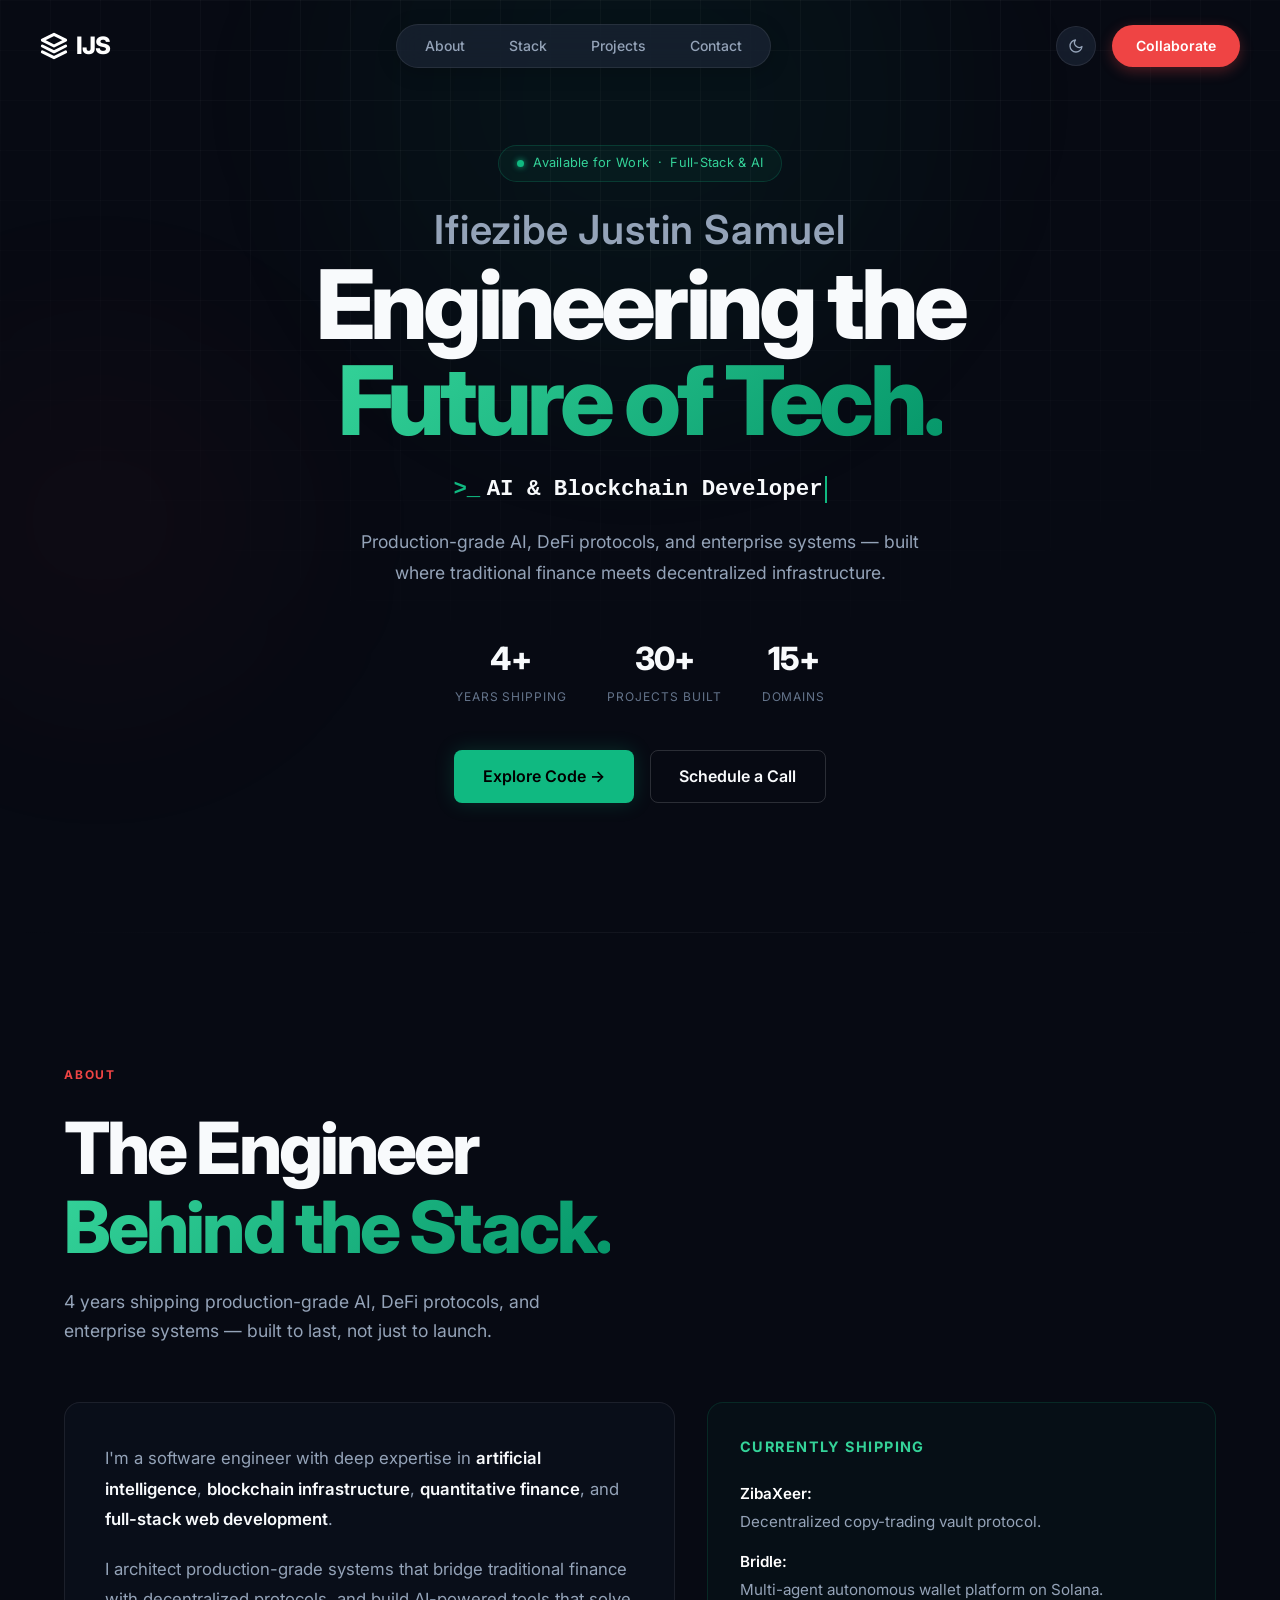
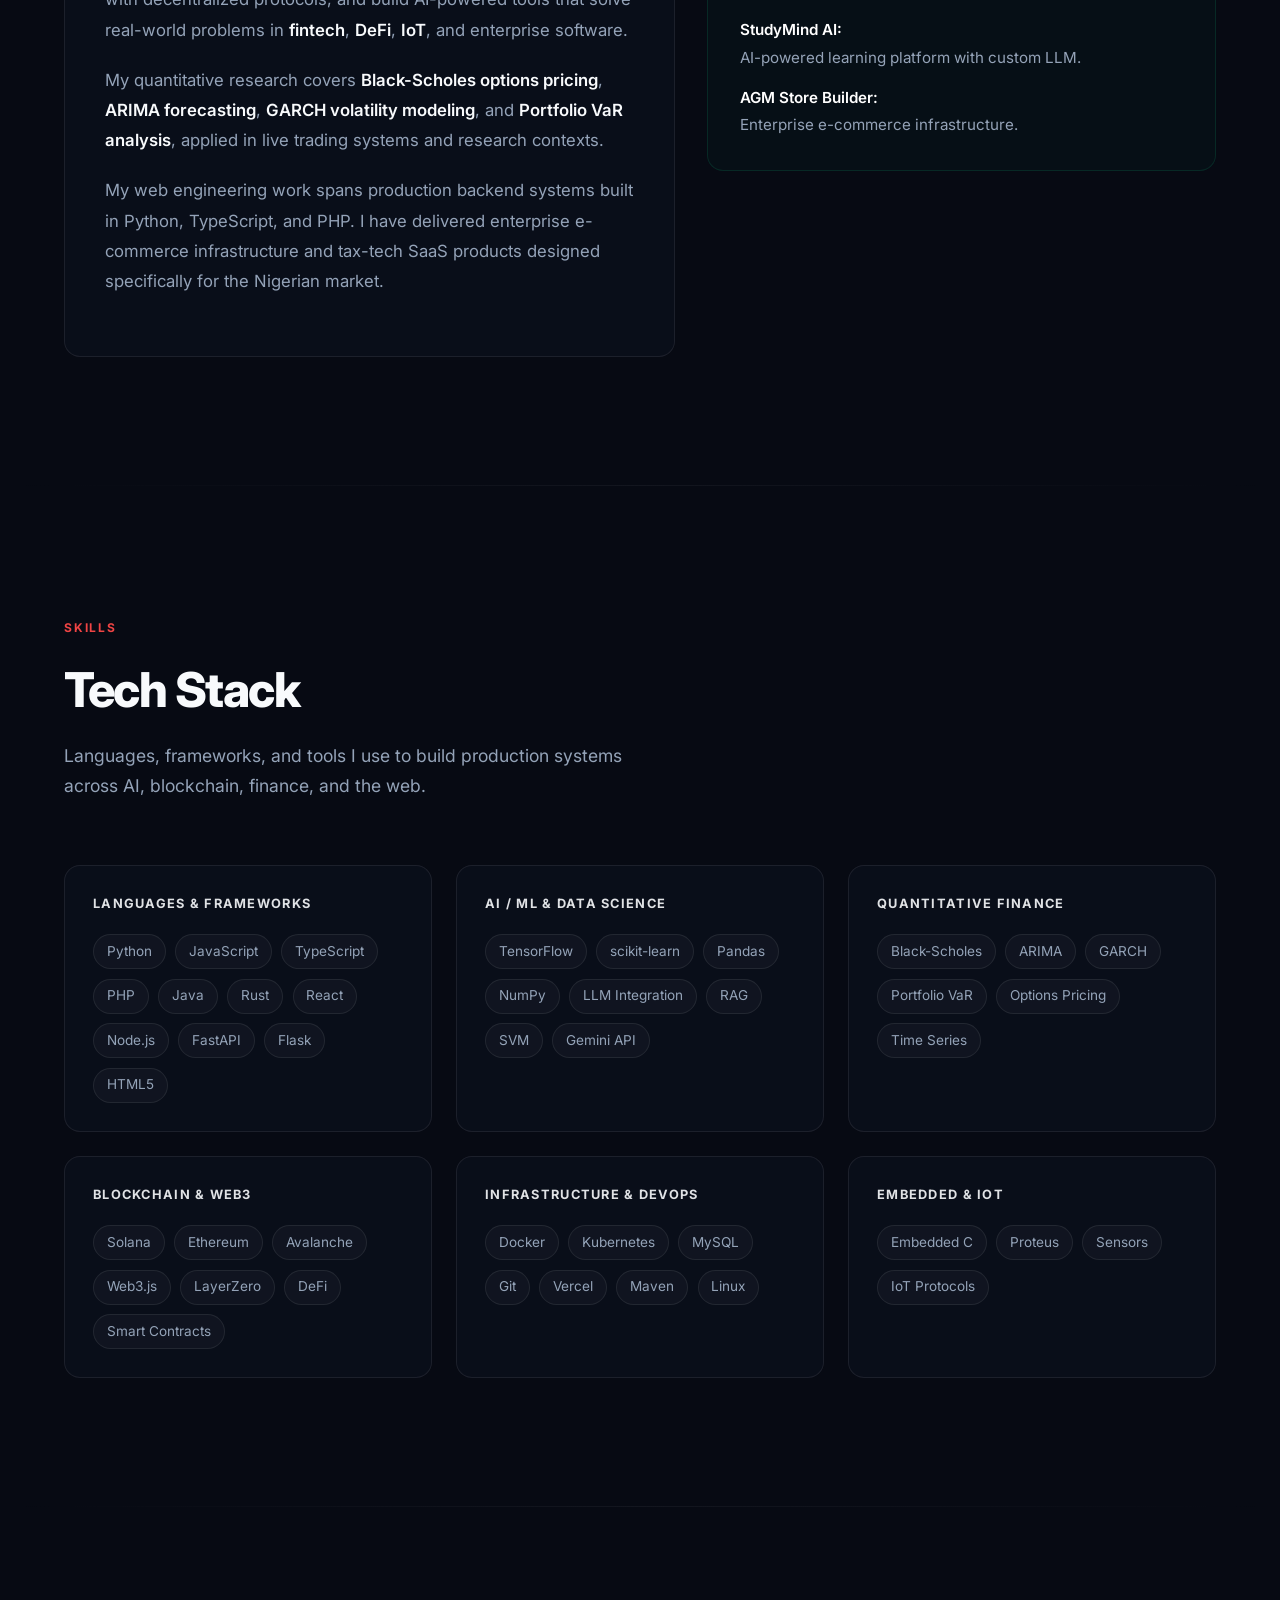
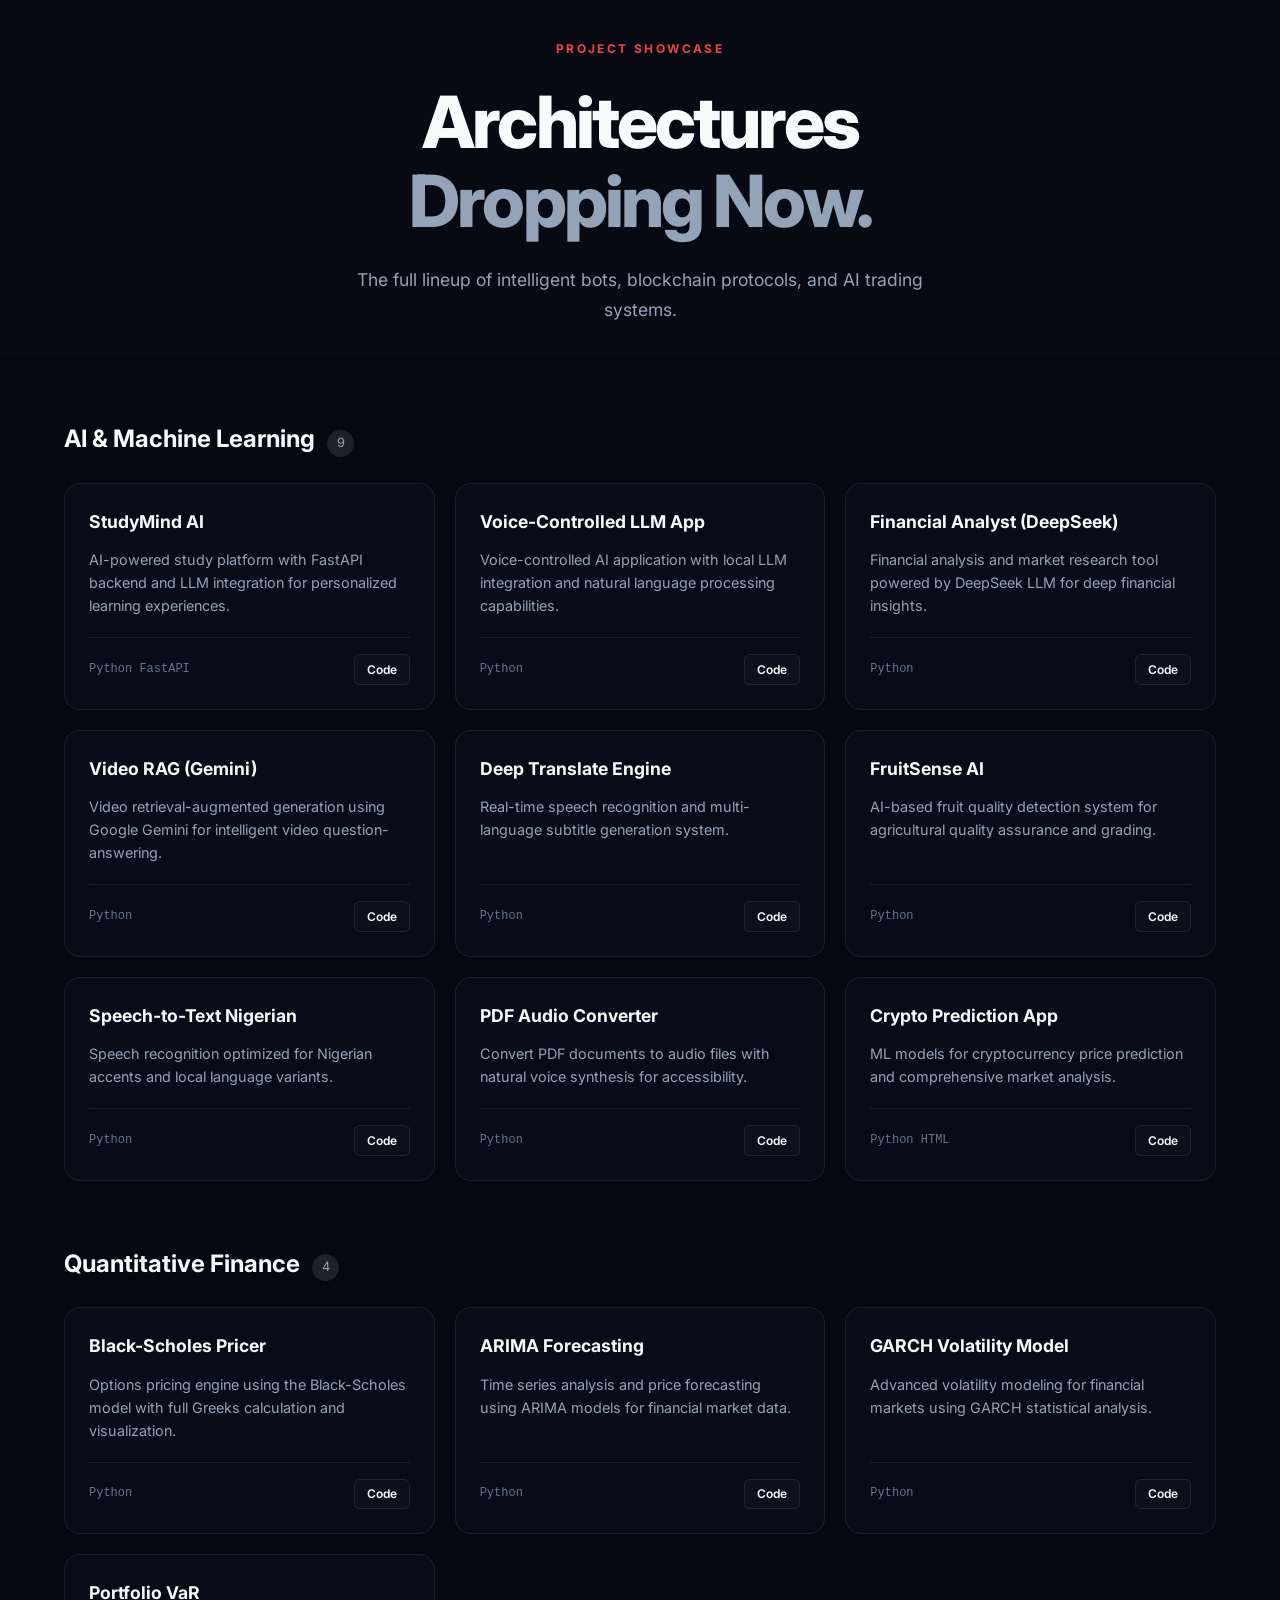
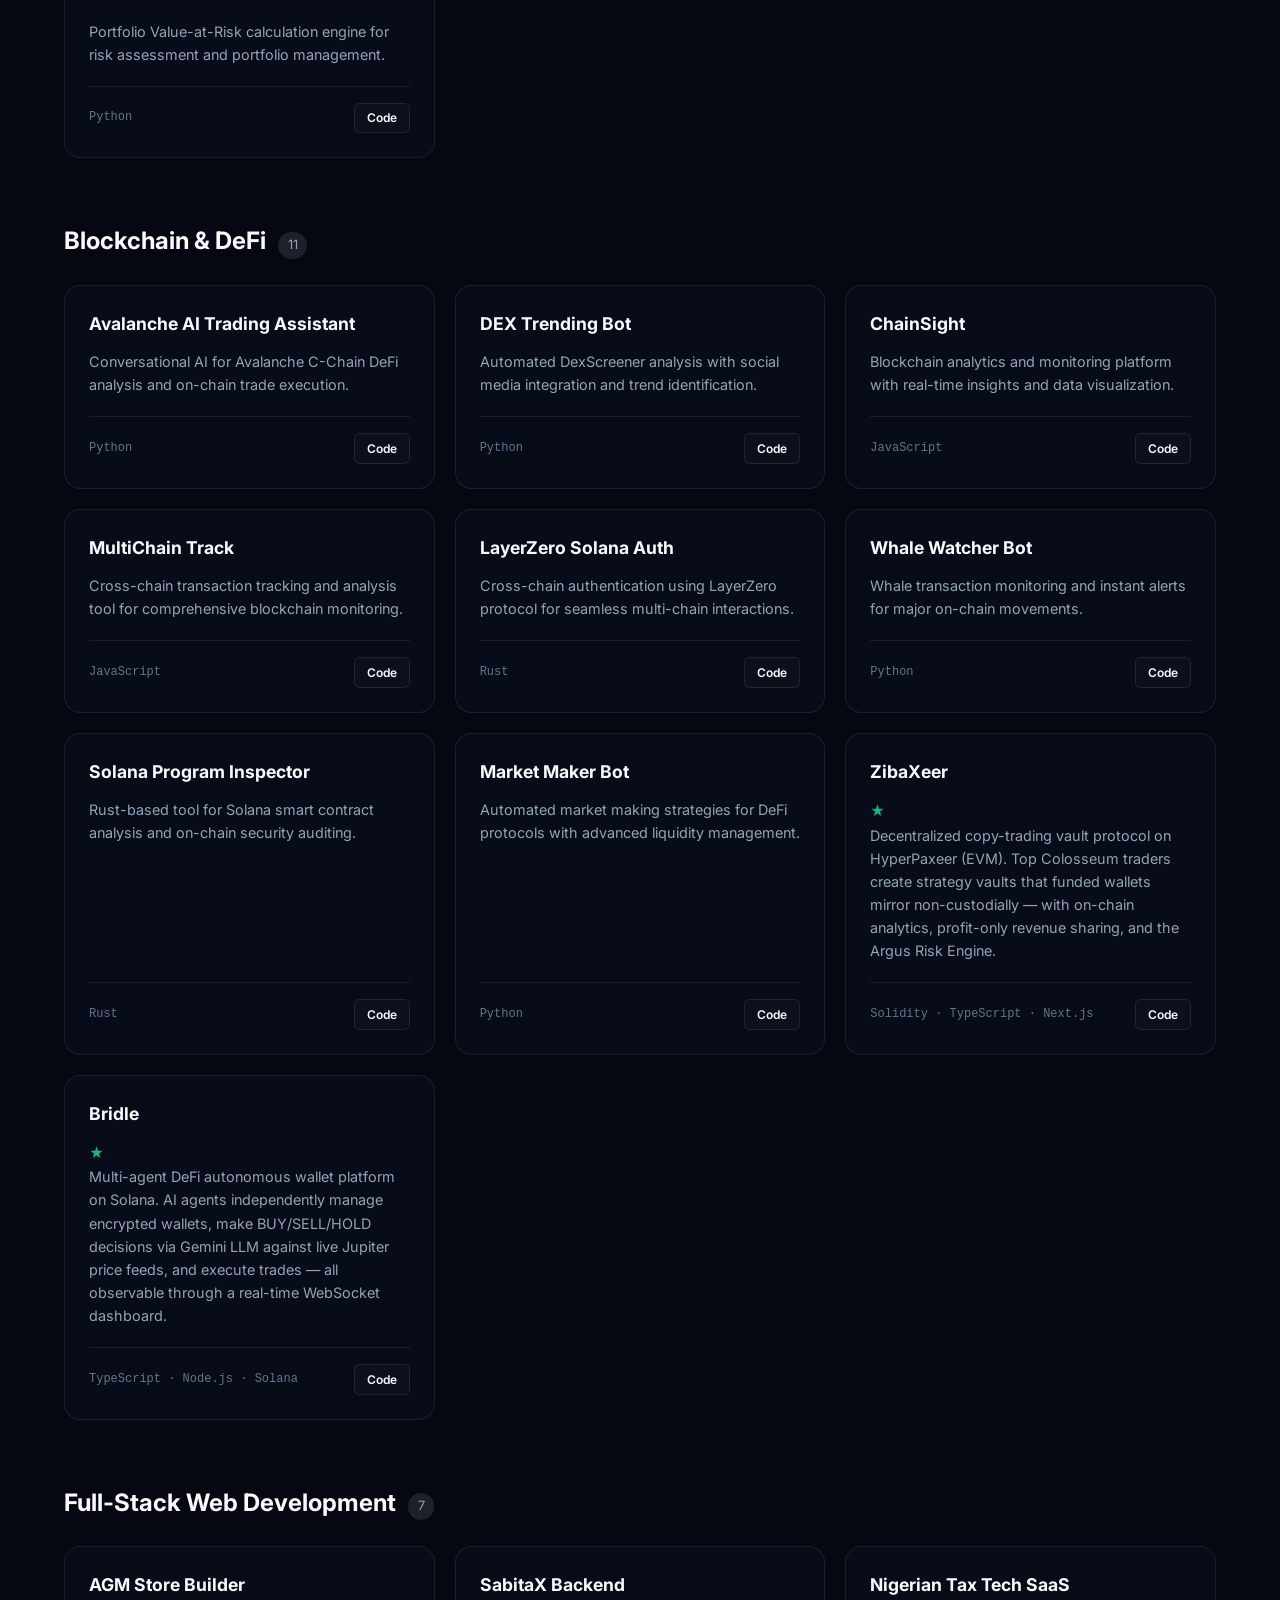
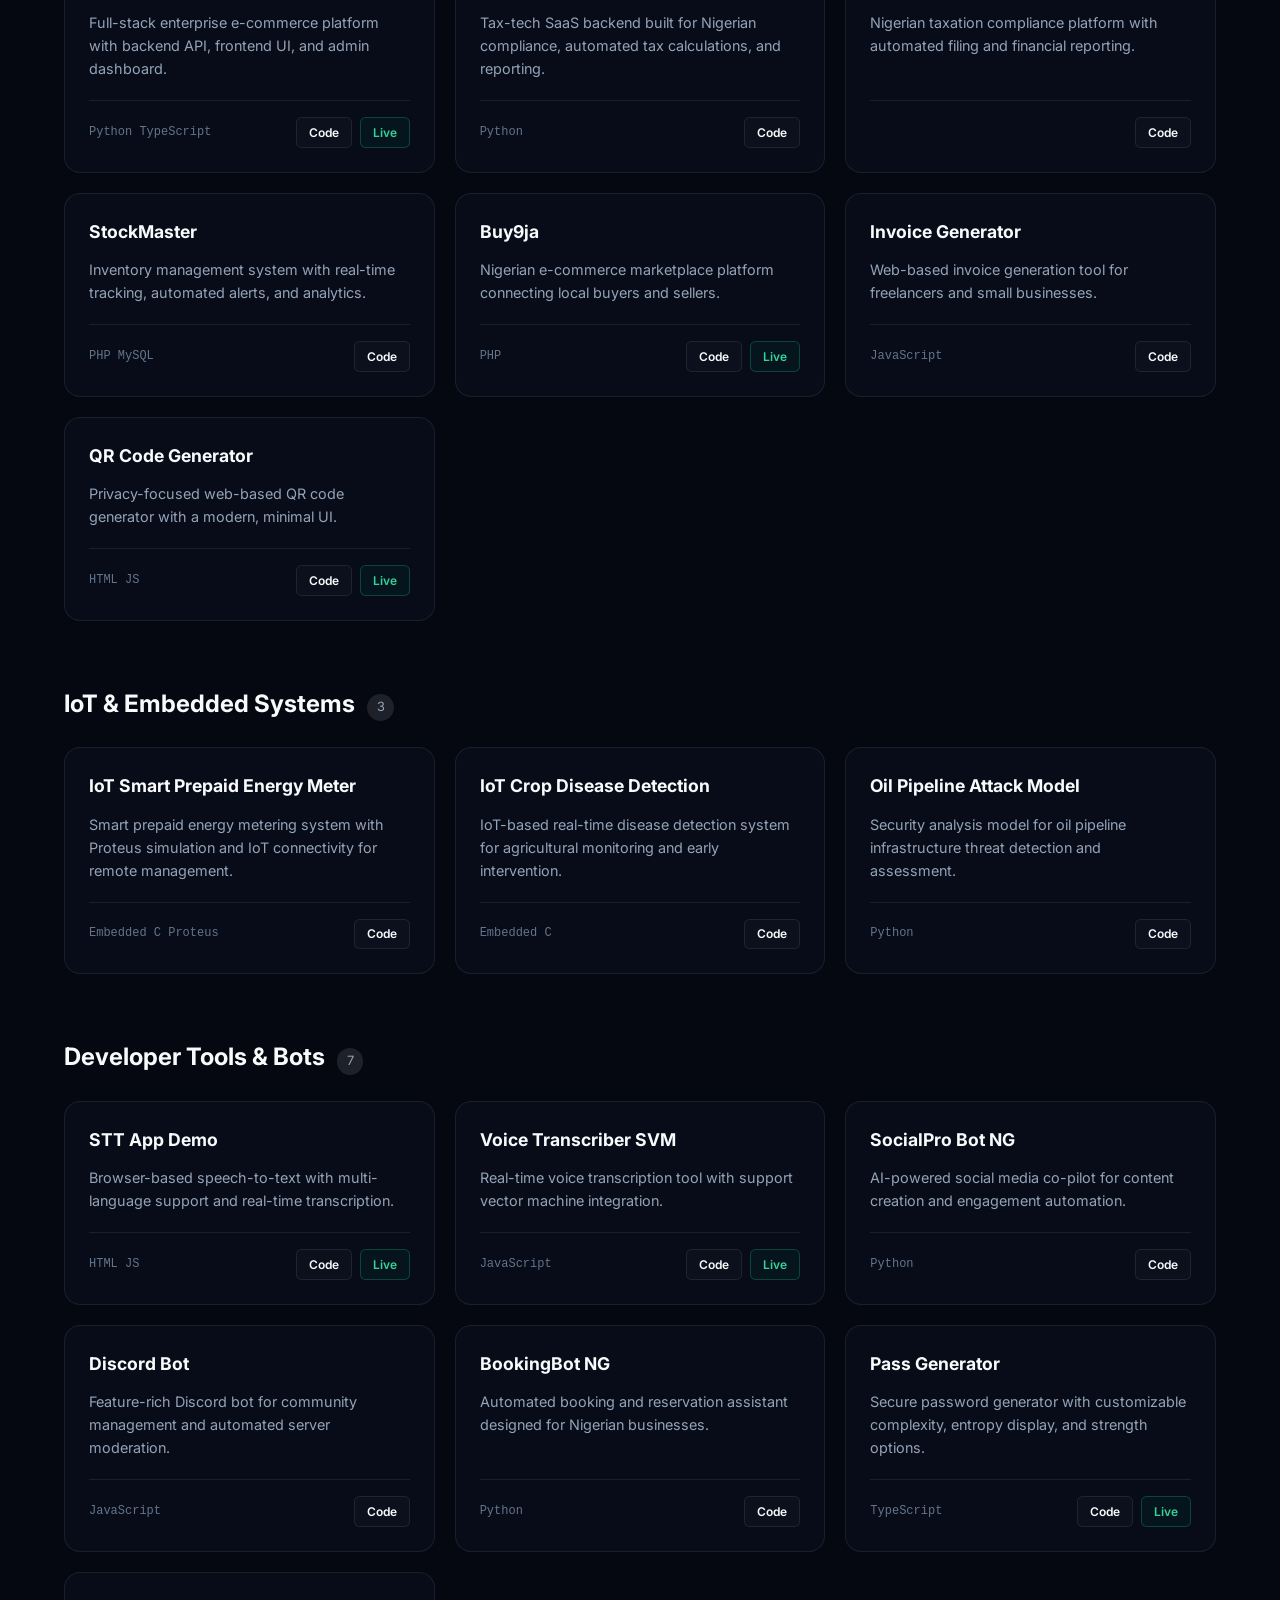
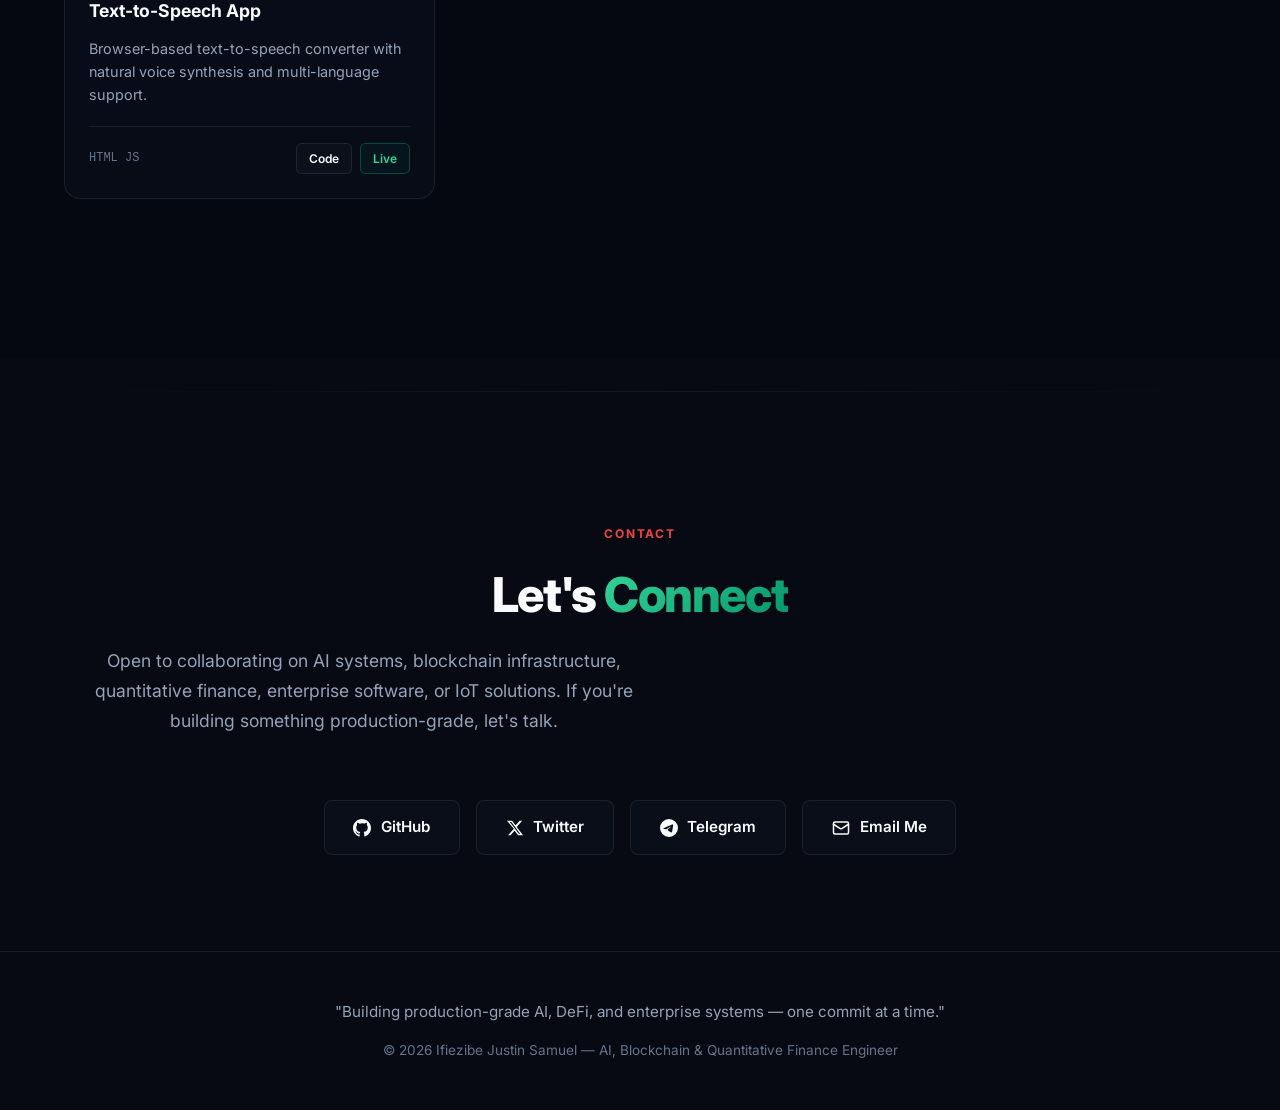
==== commit 4d6558e7: "Removed Redundant File" ====
--- a/index.html
+++ b/index.html
@@ -1215,18 +1215,6 @@
                             <span class="project-stack">Python</span>
                             <div class="project-links">
                                 <a href="https://github.com/thetruesammyjay/market-maker-bot" class="link-btn link-github" target="_blank">Code</a>
-                            </div>
-                        </div>
-                    </div>
-                    <div class="project-card">
-                        <div class="project-card-header">
-                            <span class="project-name">Gab Crypt</span>
-                        </div>
-                        <p class="project-desc">Cryptographic utility tooling for encryption, hashing, and secure key management.</p>
-                        <div class="project-footer">
-                            <span class="project-stack"></span>
-                            <div class="project-links">
-                                <a href="https://github.com/thetruesammyjay/gab-crypt" class="link-btn link-github" target="_blank">Code</a>
                             </div>
                         </div>
                     </div>
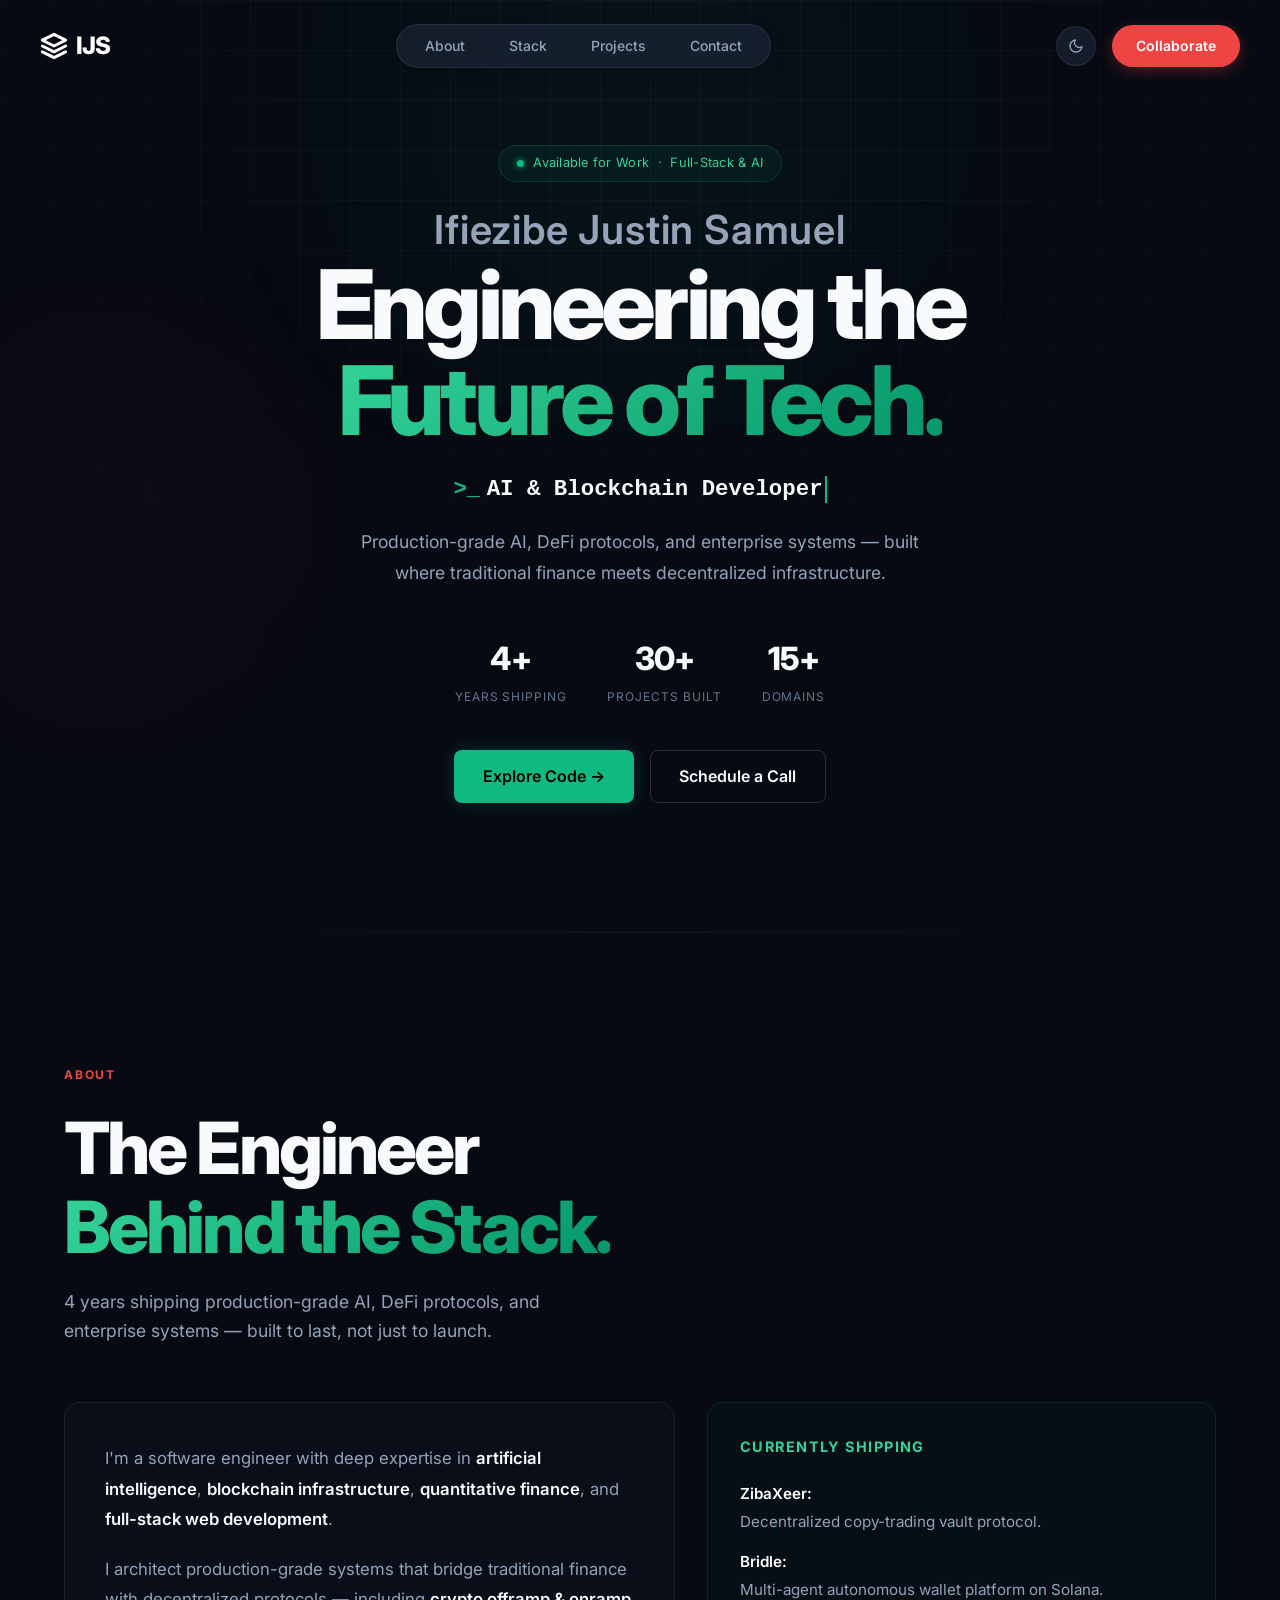
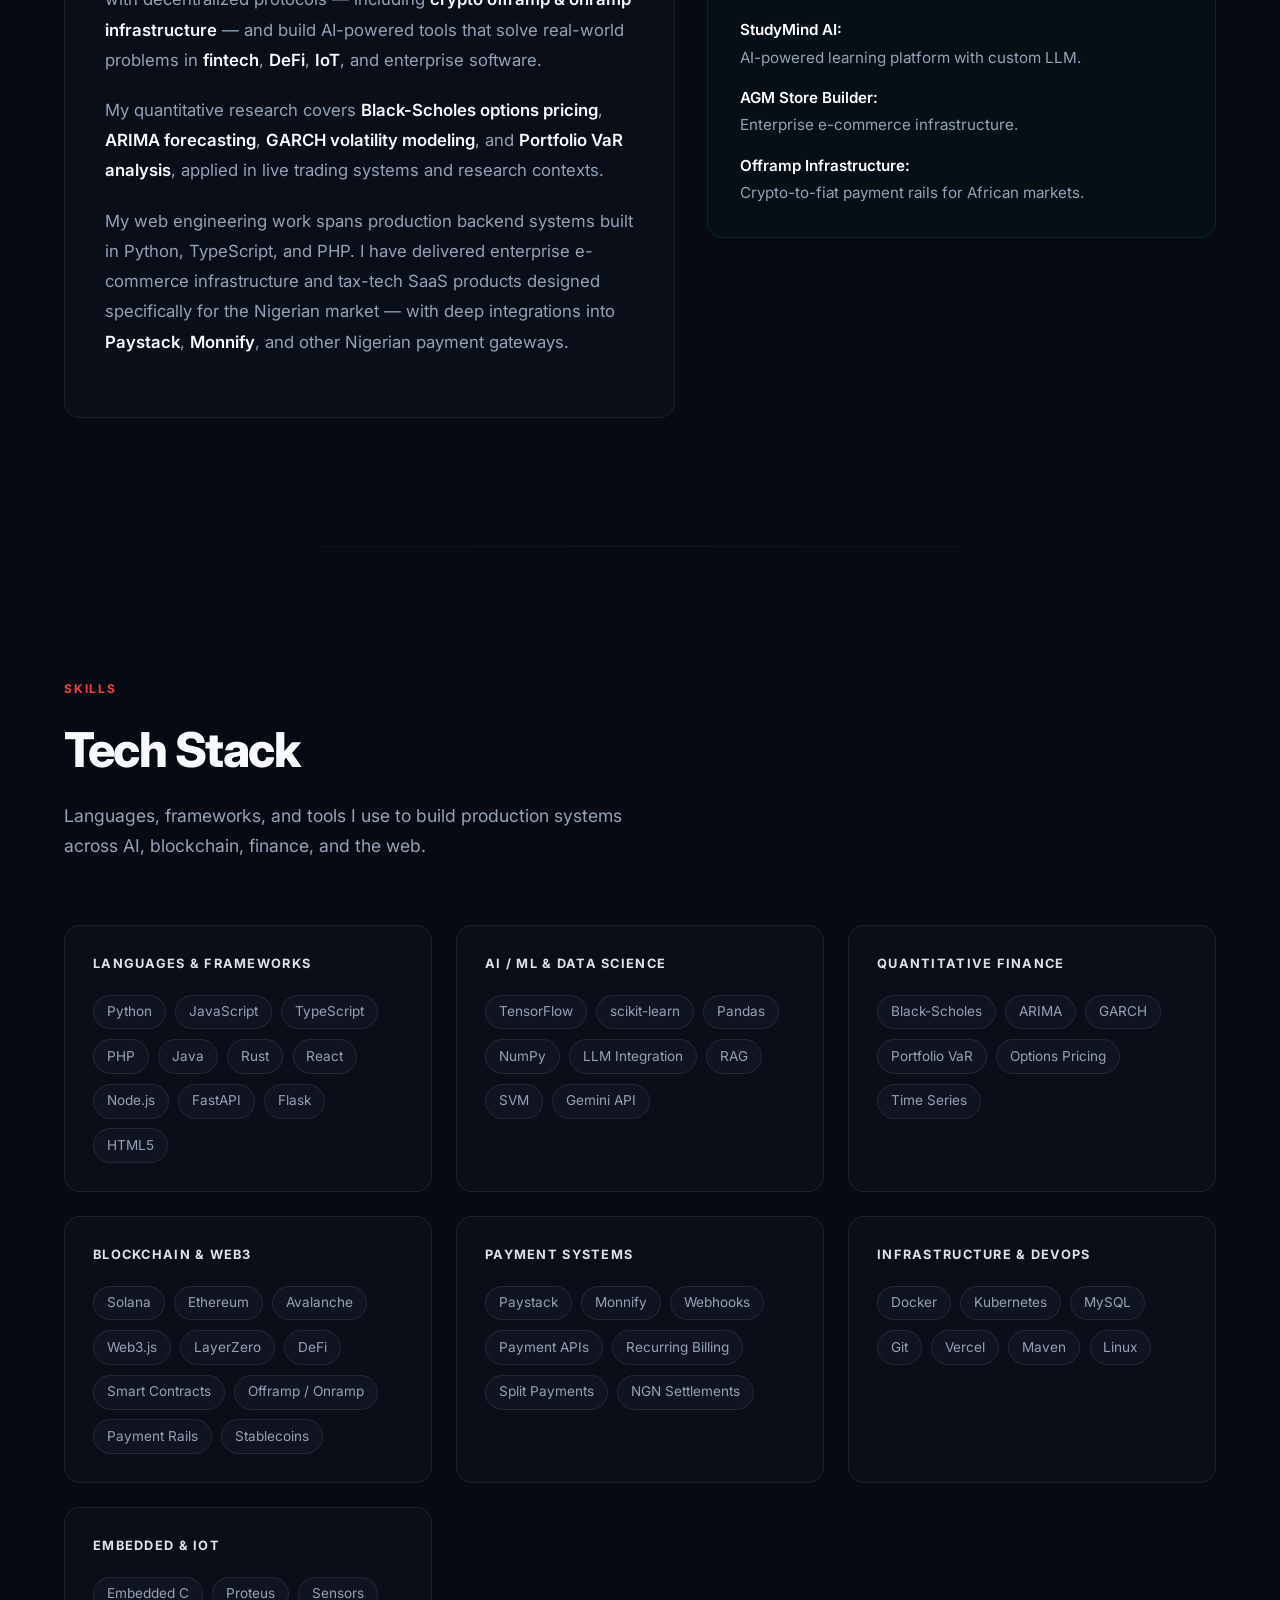
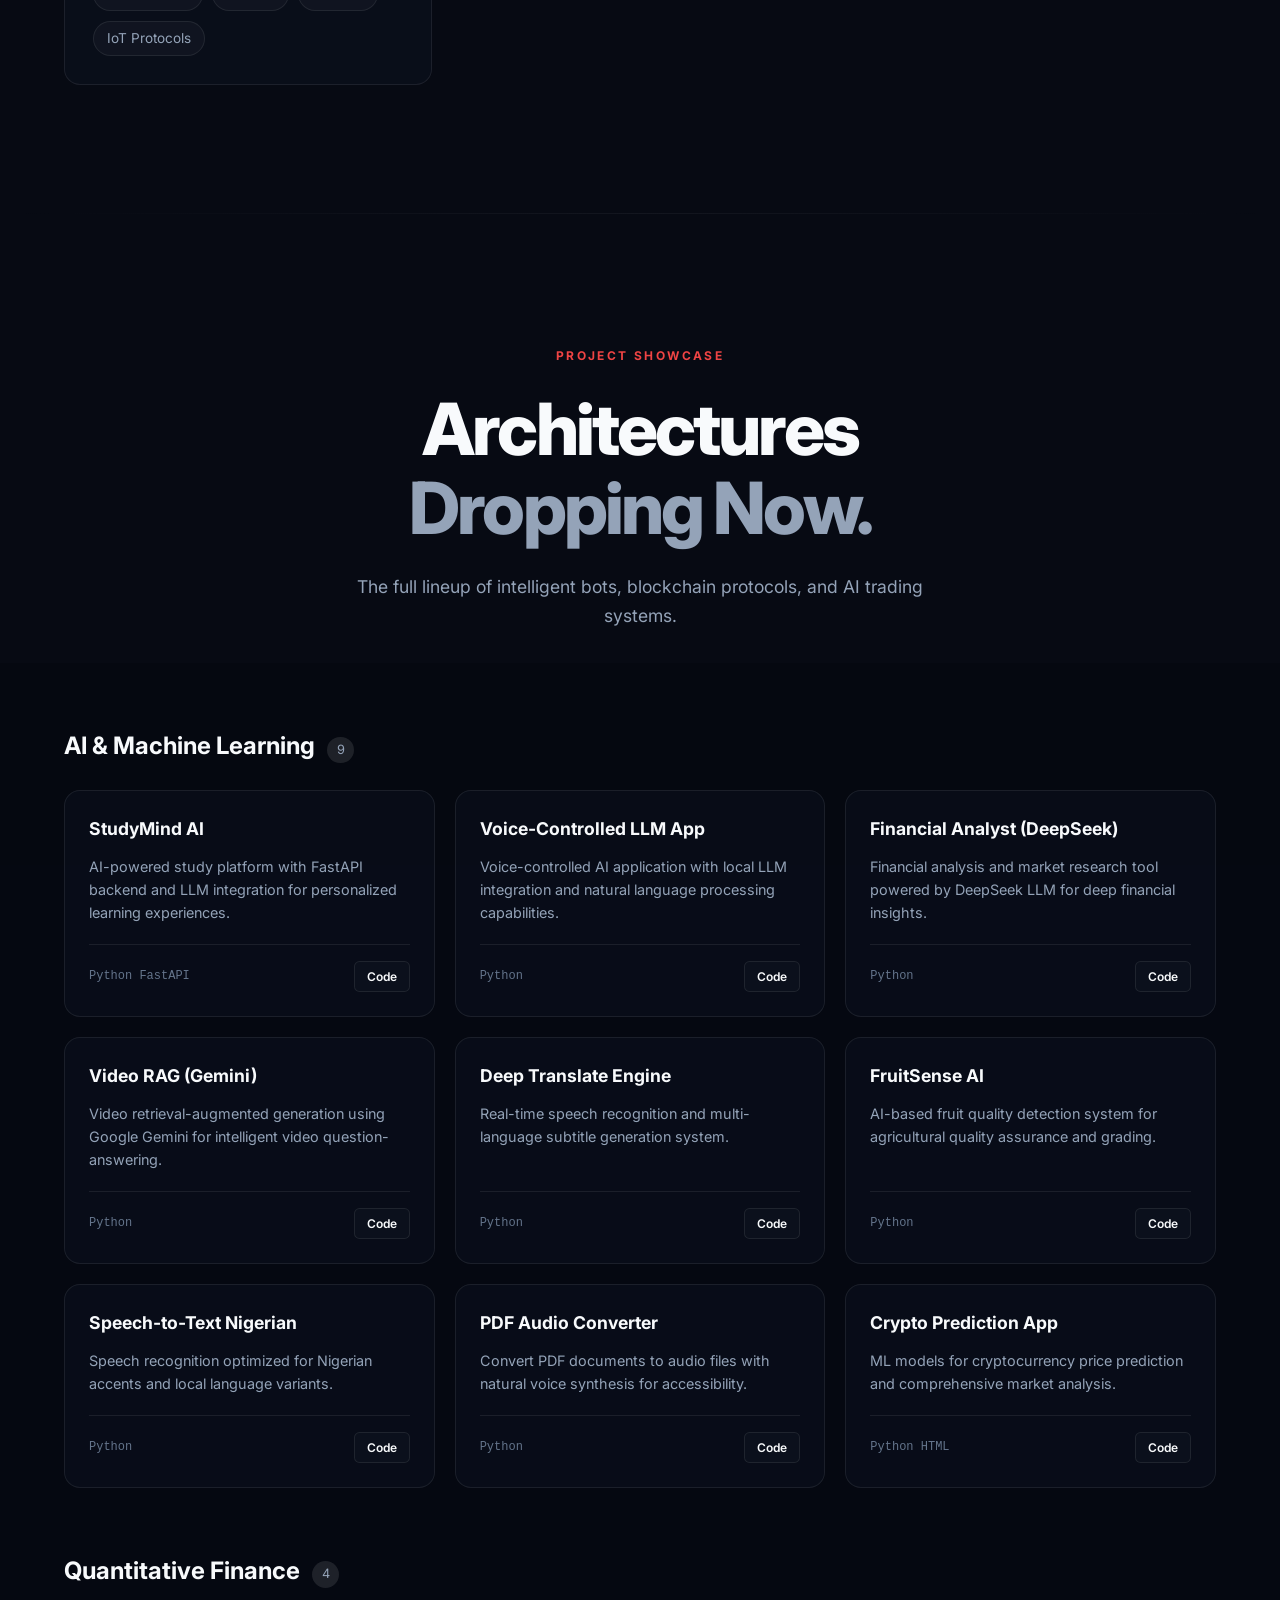
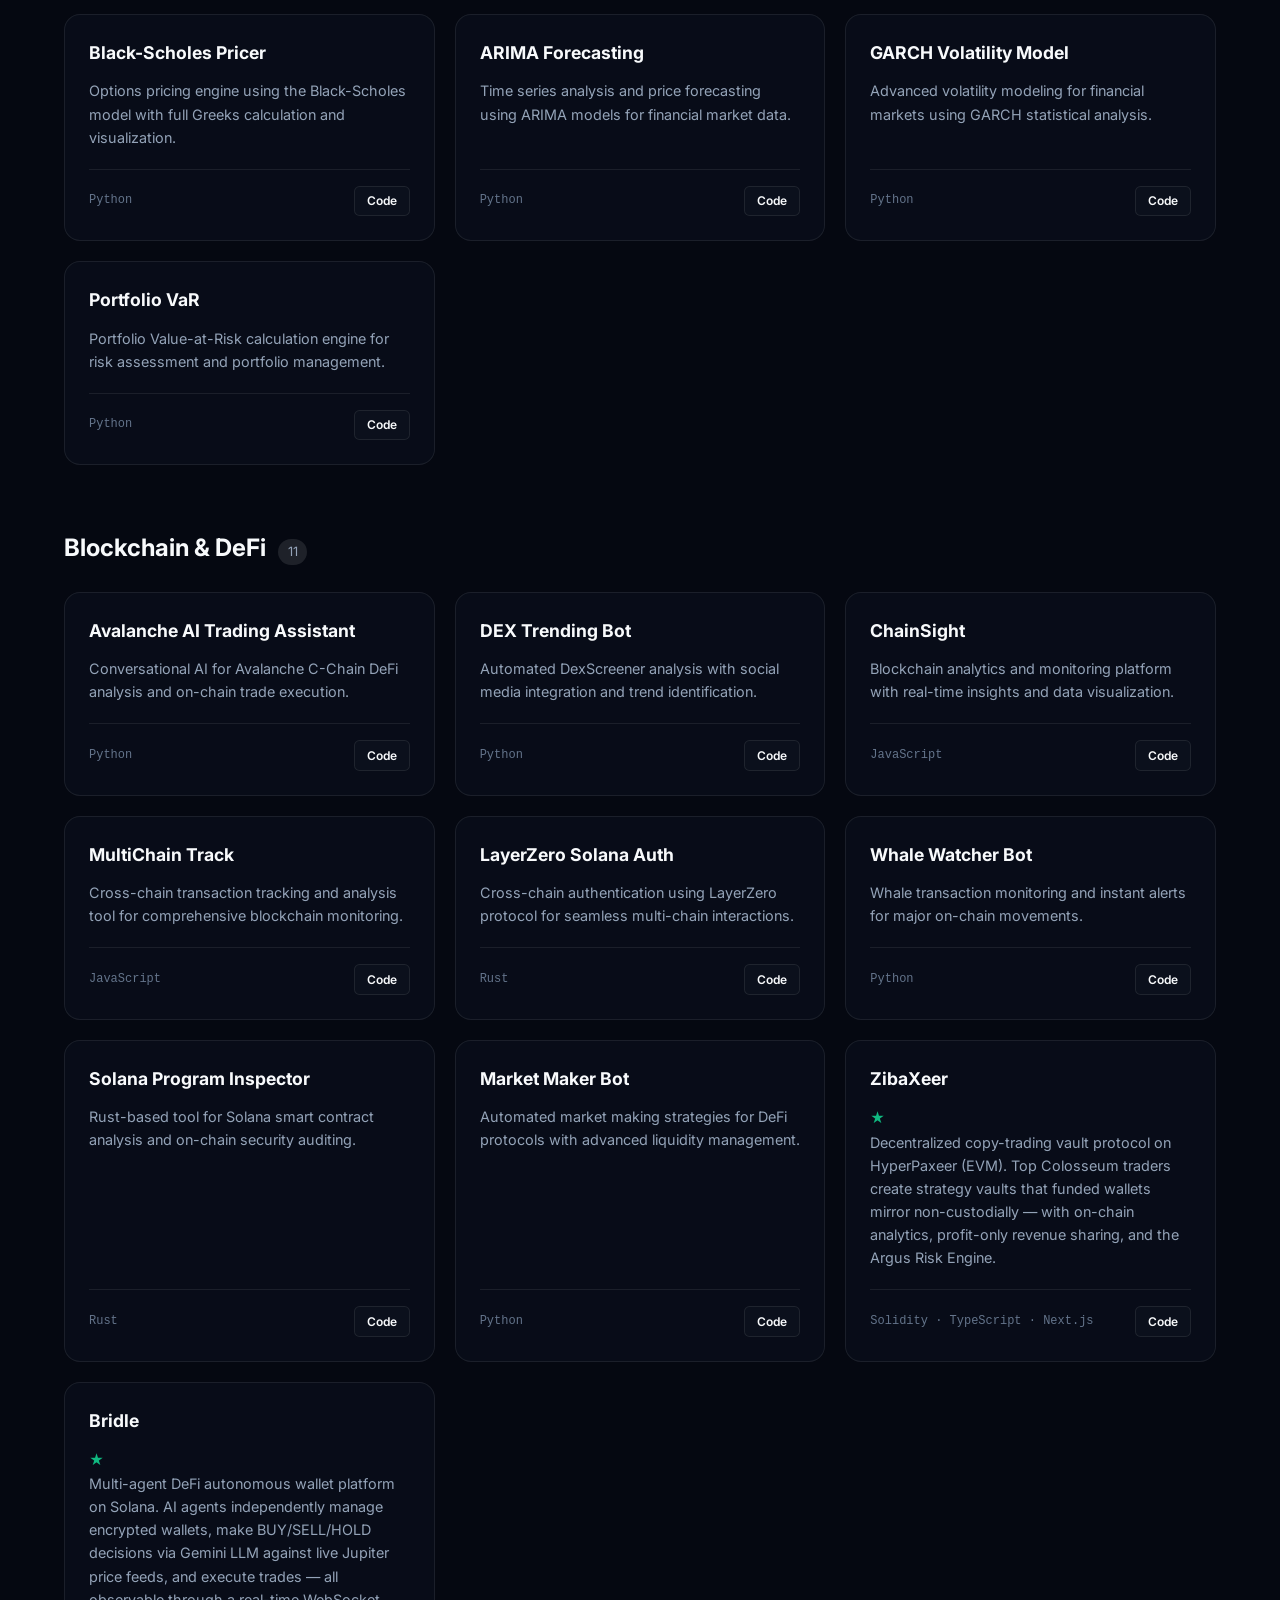
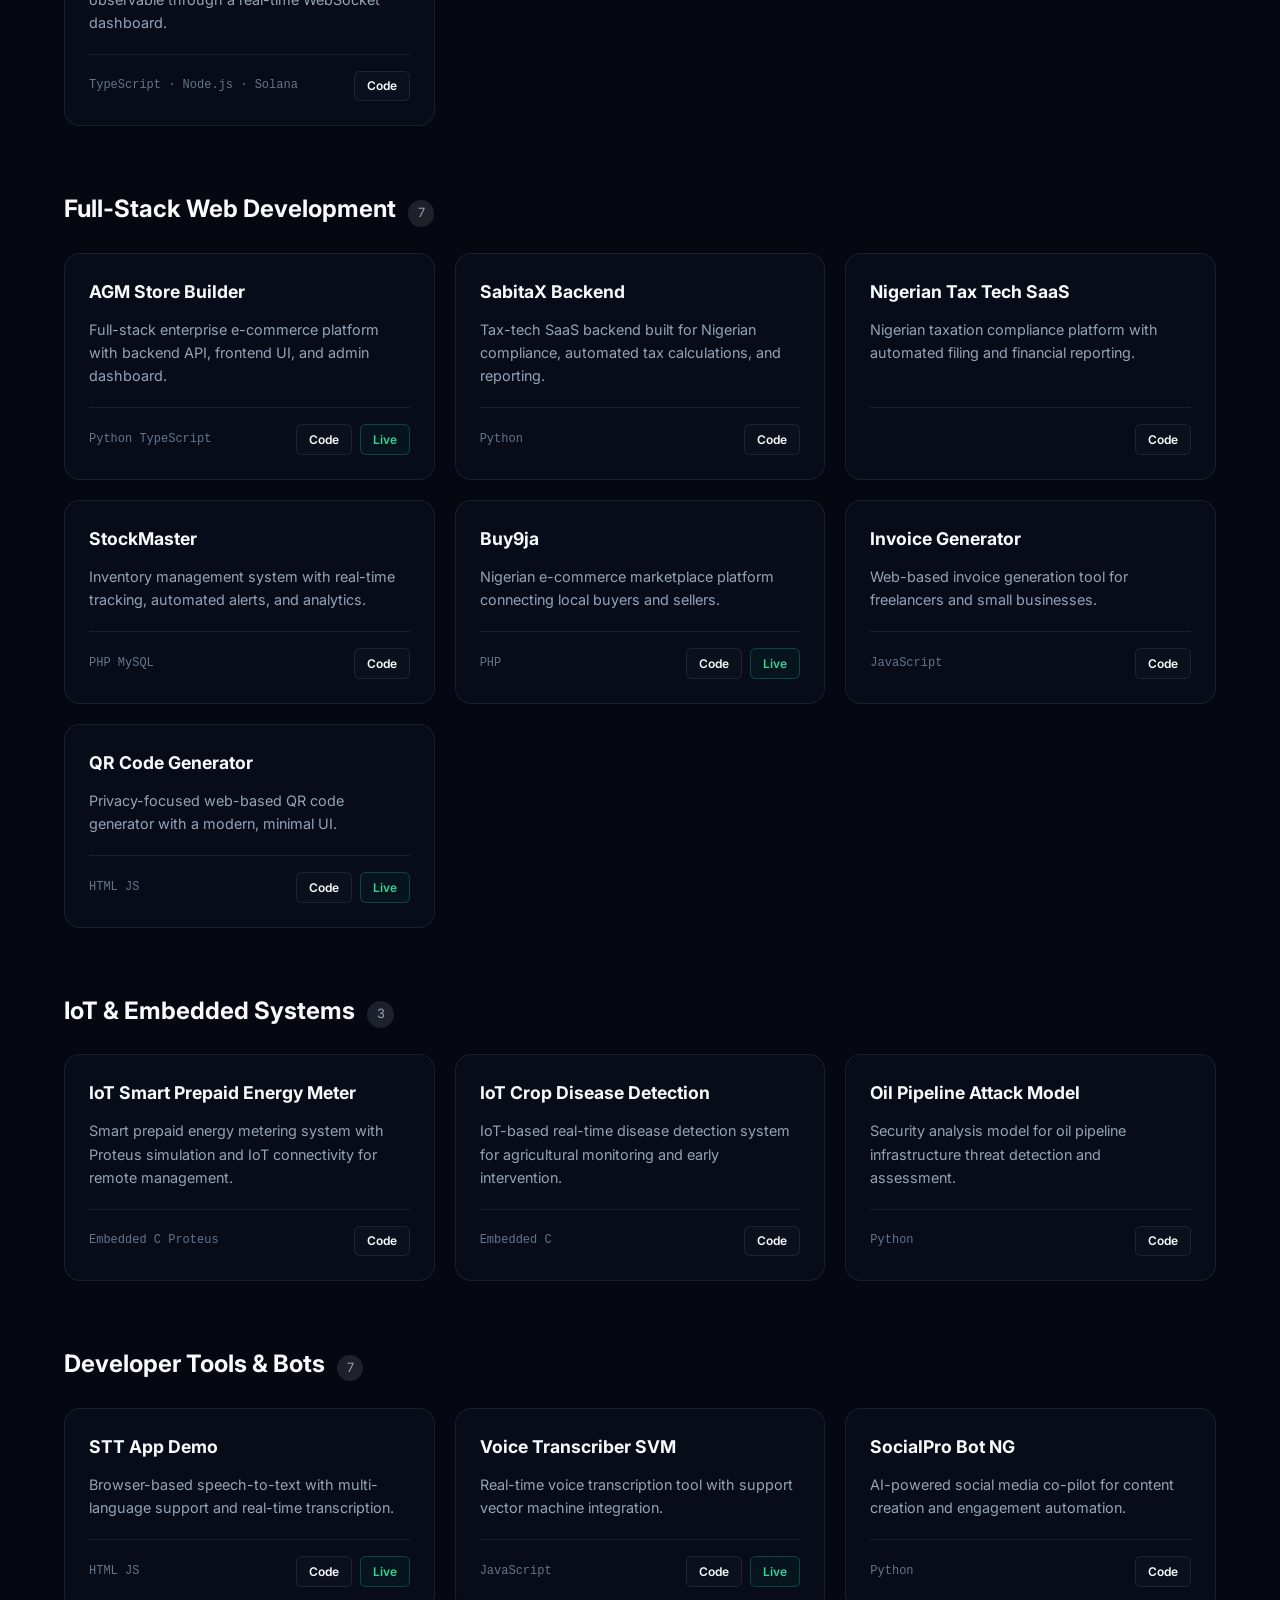
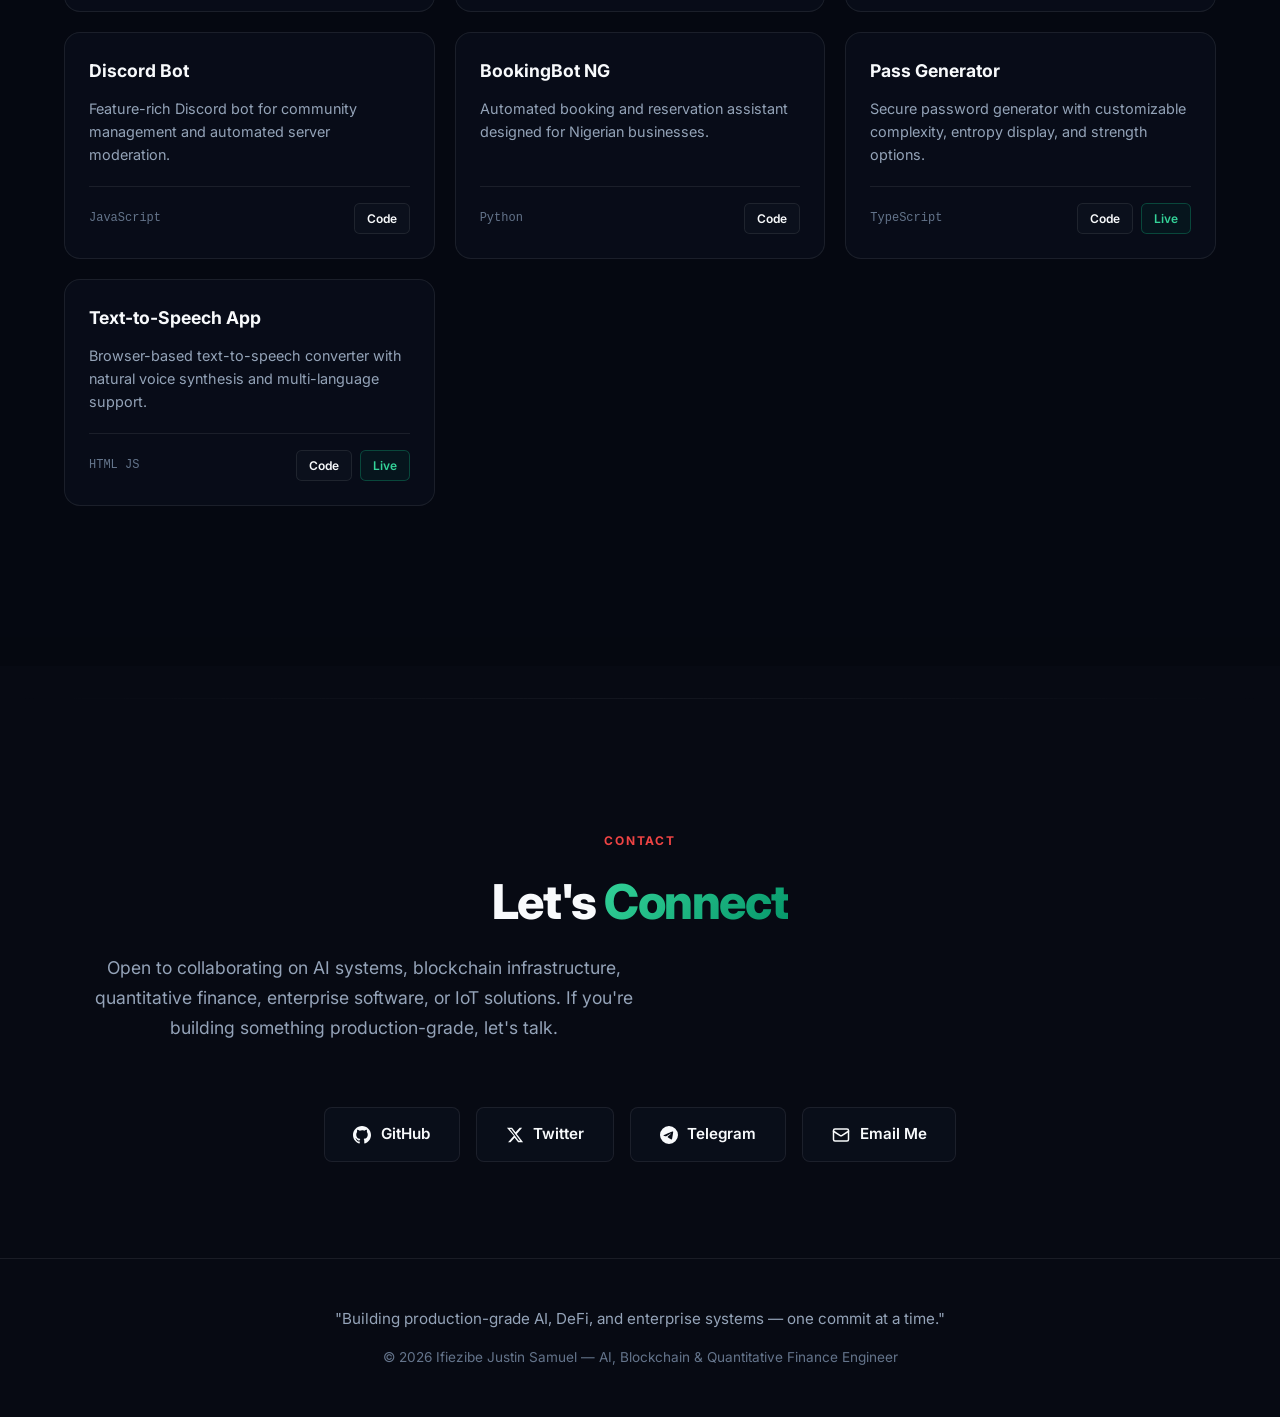
==== commit 1e4983d5: "Add offramp, payment gateway expertise (Paystack, Monnify) to about, stack, and shipping sections" ====
--- a/index.html
+++ b/index.html
@@ -804,9 +804,9 @@
                 <div class="glass-card scroll-animate">
                     <div class="about-text">
                         <p>I'm a software engineer with deep expertise in <strong>artificial intelligence</strong>, <strong>blockchain infrastructure</strong>, <strong>quantitative finance</strong>, and <strong>full-stack web development</strong>.</p>
-                        <p>I architect production-grade systems that bridge traditional finance with decentralized protocols, and build AI-powered tools that solve real-world problems in <strong>fintech</strong>, <strong>DeFi</strong>, <strong>IoT</strong>, and enterprise software.</p>
+                        <p>I architect production-grade systems that bridge traditional finance with decentralized protocols — including <strong>crypto offramp &amp; onramp infrastructure</strong> — and build AI-powered tools that solve real-world problems in <strong>fintech</strong>, <strong>DeFi</strong>, <strong>IoT</strong>, and enterprise software.</p>
                         <p>My quantitative research covers <strong>Black-Scholes options pricing</strong>, <strong>ARIMA forecasting</strong>, <strong>GARCH volatility modeling</strong>, and <strong>Portfolio VaR analysis</strong>, applied in live trading systems and research contexts.</p>
-                        <p>My web engineering work spans production backend systems built in Python, TypeScript, and PHP. I have delivered enterprise e-commerce infrastructure and tax-tech SaaS products designed specifically for the Nigerian market.</p>
+                        <p>My web engineering work spans production backend systems built in Python, TypeScript, and PHP. I have delivered enterprise e-commerce infrastructure and tax-tech SaaS products designed specifically for the Nigerian market — with deep integrations into <strong>Paystack</strong>, <strong>Monnify</strong>, and other Nigerian payment gateways.</p>
                     </div>
                 </div>
                 <div class="building-card scroll-animate">
@@ -816,6 +816,7 @@
                         <li><strong>Bridle:</strong> Multi-agent autonomous wallet platform on Solana.</li>
                         <li><strong>StudyMind AI:</strong> AI-powered learning platform with custom LLM.</li>
                         <li><strong>AGM Store Builder:</strong> Enterprise e-commerce infrastructure.</li>
+                        <li><strong>Offramp Infrastructure:</strong> Crypto-to-fiat payment rails for African markets.</li>
                     </ul>
                 </div>
             </div>
@@ -882,6 +883,21 @@
                         <span class="tech-pill">LayerZero</span>
                         <span class="tech-pill">DeFi</span>
                         <span class="tech-pill">Smart Contracts</span>
+                        <span class="tech-pill">Offramp / Onramp</span>
+                        <span class="tech-pill">Payment Rails</span>
+                        <span class="tech-pill">Stablecoins</span>
+                    </div>
+                </div>
+                <div class="tech-category-card">
+                    <div class="tech-category-title"> Payment Systems</div>
+                    <div class="tech-pills">
+                        <span class="tech-pill">Paystack</span>
+                        <span class="tech-pill">Monnify</span>
+                        <span class="tech-pill">Webhooks</span>
+                        <span class="tech-pill">Payment APIs</span>
+                        <span class="tech-pill">Recurring Billing</span>
+                        <span class="tech-pill">Split Payments</span>
+                        <span class="tech-pill">NGN Settlements</span>
                     </div>
                 </div>
                 <div class="tech-category-card">
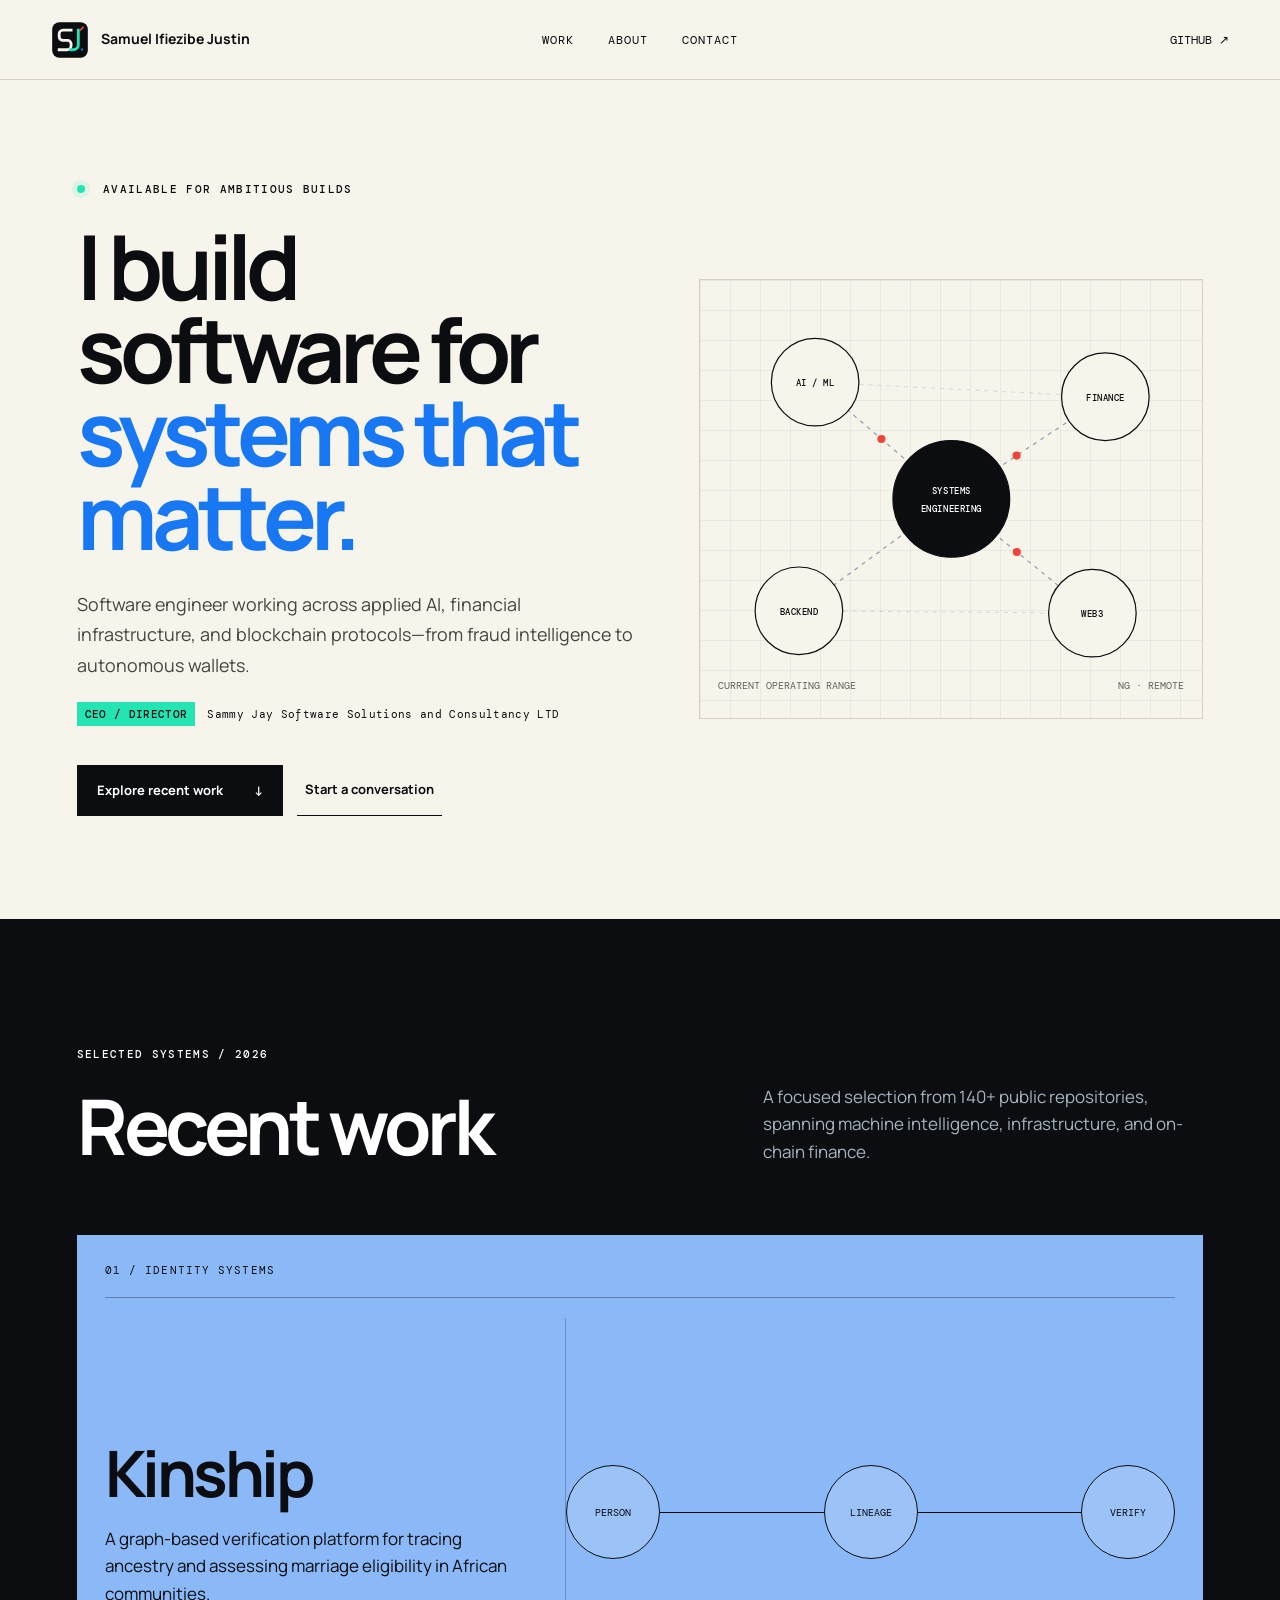
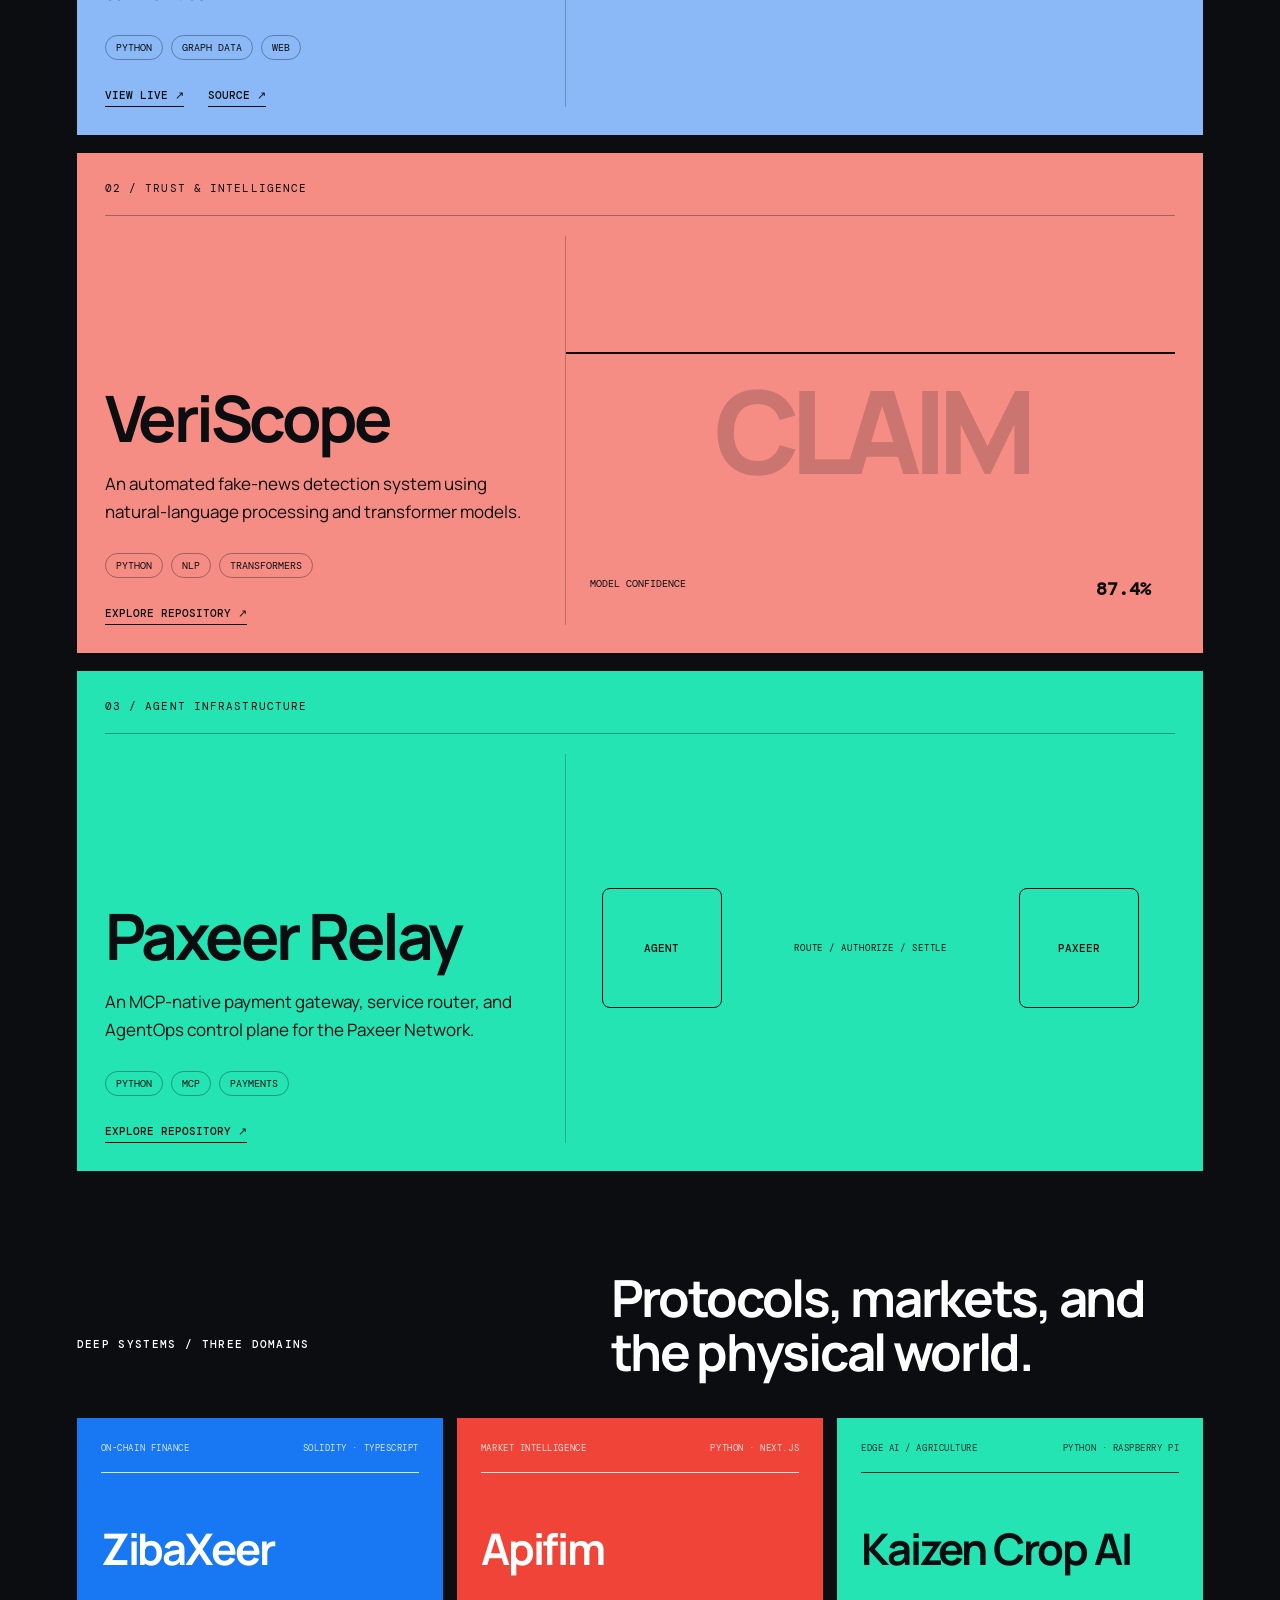
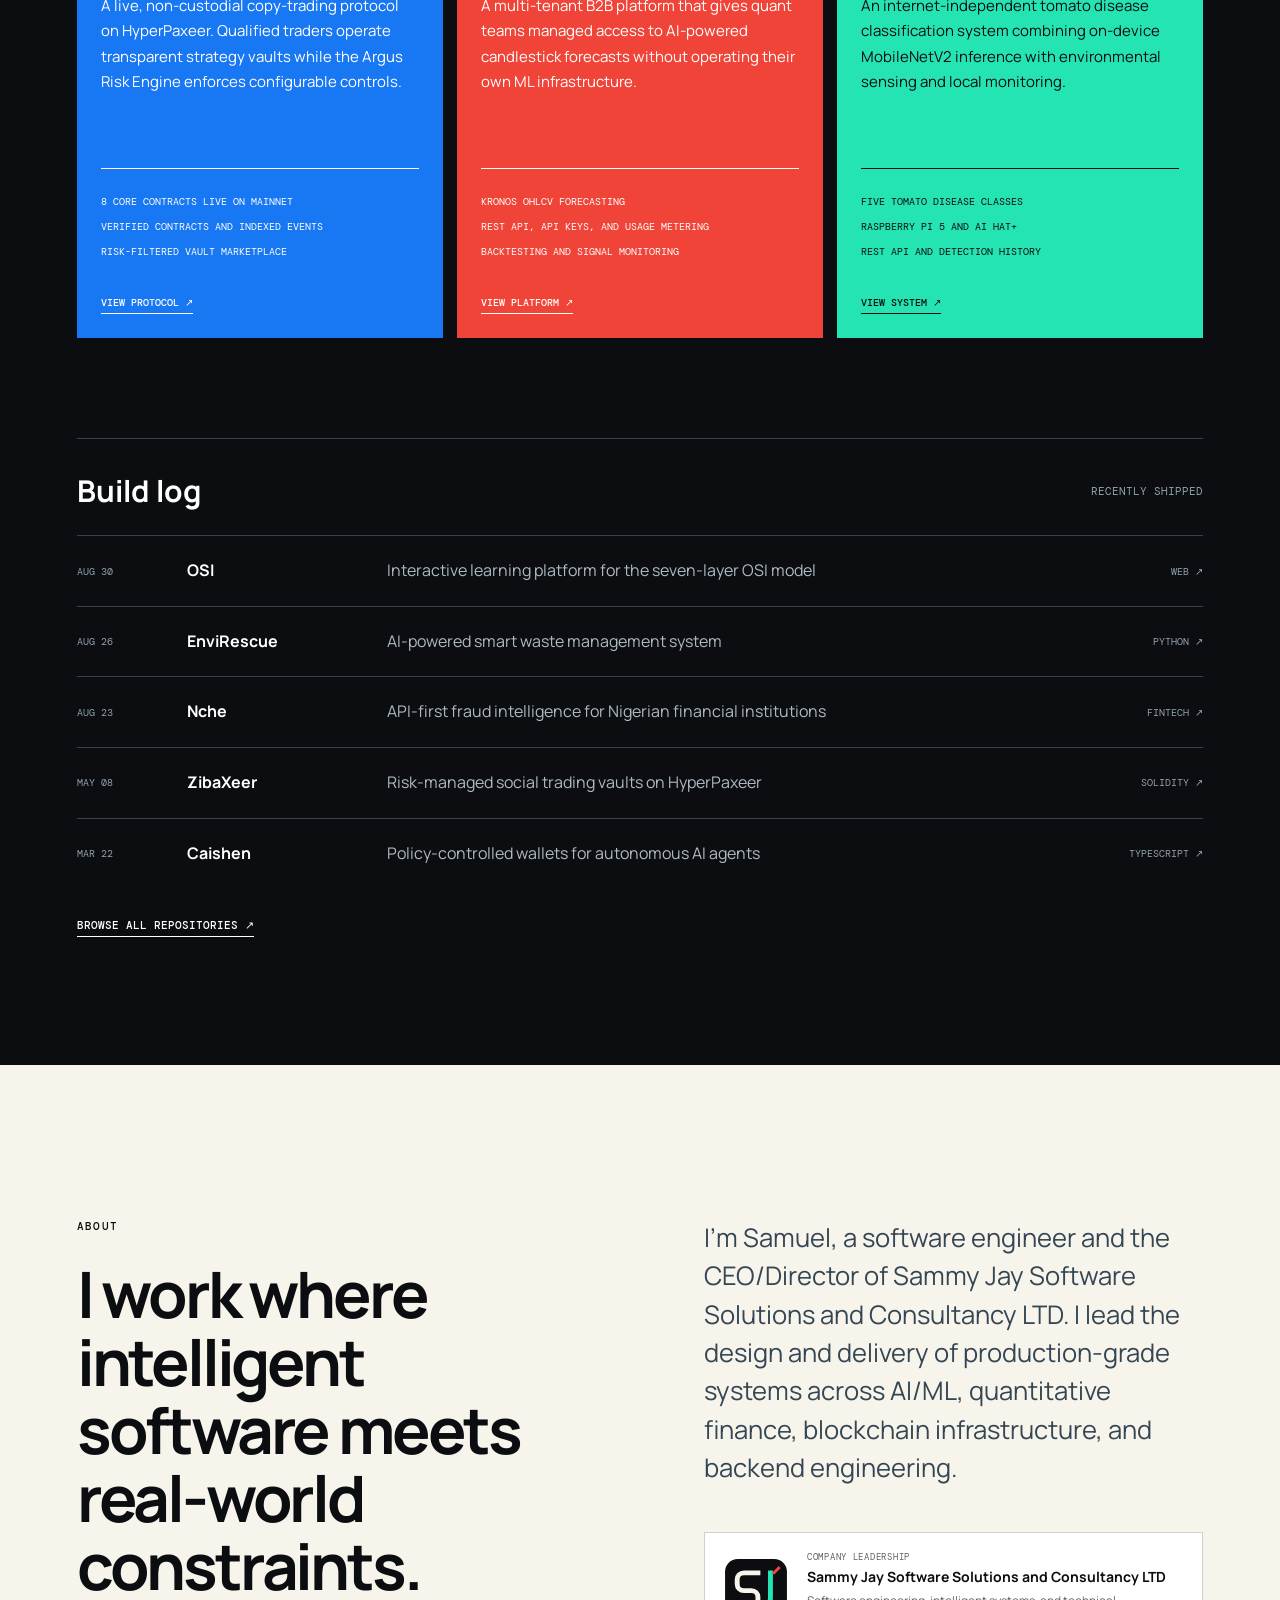
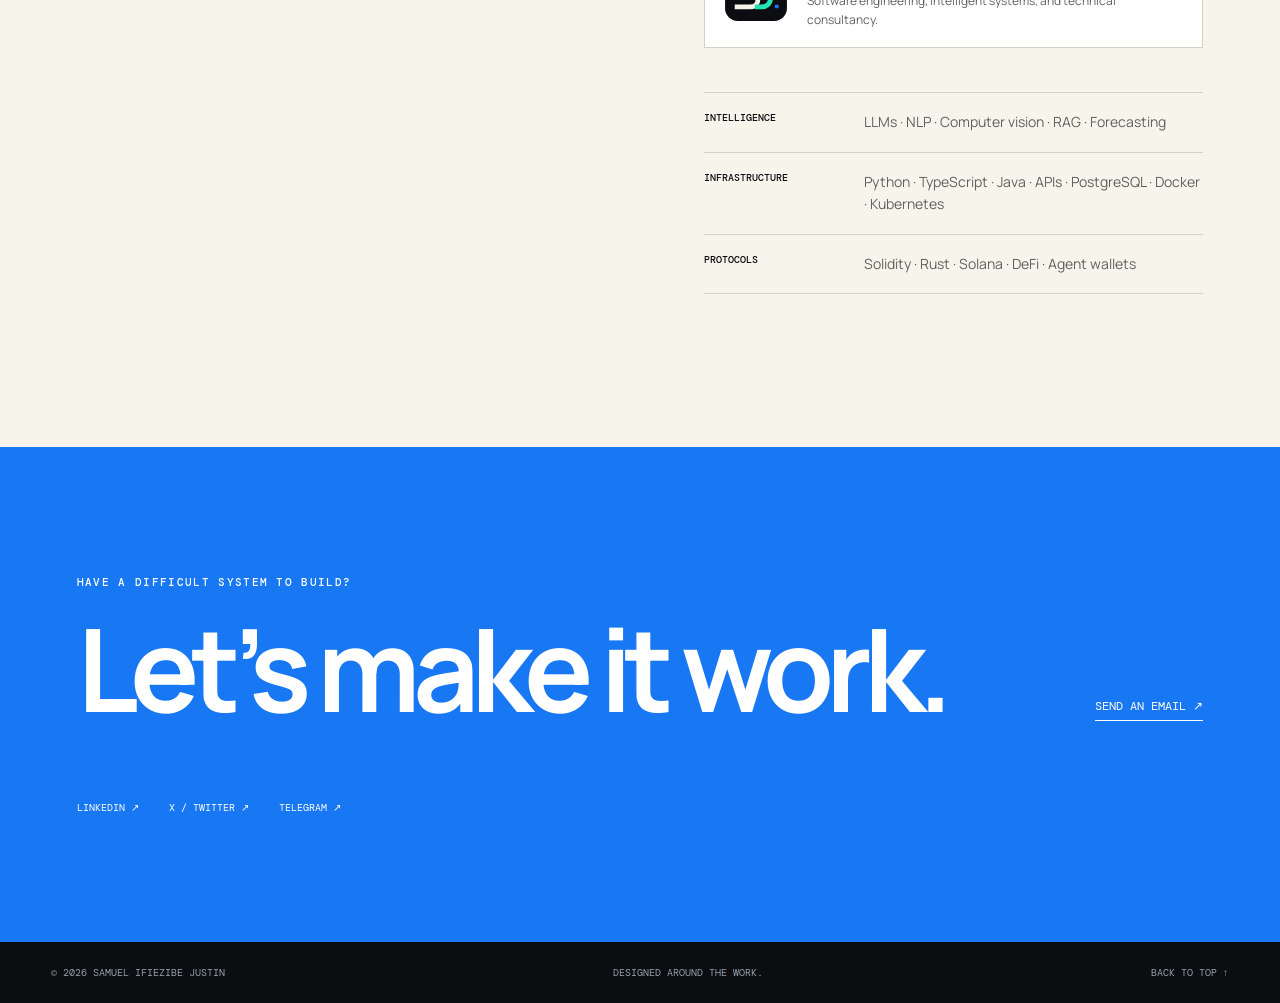
==== commit df6b4108: "new design language and updated projects" ====
--- a/index.html
+++ b/index.html
@@ -1,1606 +1,85 @@
-<!DOCTYPE html>
+<!doctype html>
 <html lang="en">
 <head>
-    <meta charset="UTF-8">
-    <meta name="viewport" content="width=device-width, initial-scale=1.0">
-    <title>Ifiezibe Justin Samuel — AI, Blockchain & Full-Stack Engineer</title>
-    <meta name="description" content="Software engineer specializing in AI/ML, blockchain infrastructure, quantitative finance, and full-stack development.">
-
-    
-    <style>
-        @import url('https://fonts.googleapis.com/css2?family=Inter:wght@400;500;600;700;800&display=swap');
-    
-        * { margin: 0; padding: 0; box-sizing: border-box; }
-
-        :root {
-            --bg-base: #070a13;
-            --bg-surface: #0e1424;
-            --bg-card: rgba(14, 20, 36, 0.4);
-            --border: rgba(255, 255, 255, 0.08);
-            --border-em: rgba(16, 185, 129, 0.35);
-            --border-red: rgba(239, 68, 68, 0.35);
-            --emerald: #10b981;
-            --emerald-dark: #059669;
-            --emerald-light: #34d399;
-            --blue: #3b82f6;
-            --red: #ef4444;
-            --red-dark: #dc2626;
-            --white: #f8fafc;
-            --gray: #94a3b8;
-            --muted: #64748b;
-            --font-main: 'Inter', -apple-system, BlinkMacSystemFont, 'Segoe UI', 'Helvetica Neue', sans-serif;
-            --font-mono: 'SF Mono', 'Fira Code', 'Consolas', monospace;
-        }
-
-        body {
-            font-family: var(--font-main);
-            background: var(--bg-base);
-            color: var(--white);
-            line-height: 1.6;
-            overflow-x: hidden;
-            -webkit-font-smoothing: antialiased;
-        }
-
-        /* Scrollbar */
-        ::-webkit-scrollbar { width: 8px; }
-        ::-webkit-scrollbar-track { background: var(--bg-base); }
-        ::-webkit-scrollbar-thumb { background: #1e293b; border-radius: 4px; }
-        ::-webkit-scrollbar-thumb:hover { background: #334155; }
-
-        /* Grid overlay */
-        .grid-overlay {
-            position: fixed;
-            inset: 0;
-            background-image:
-                linear-gradient(to right, rgba(255,255,255,0.03) 1px, transparent 1px),
-                linear-gradient(to bottom, rgba(255,255,255,0.03) 1px, transparent 1px);
-            background-size: 50px 50px;
-            -webkit-mask-image: radial-gradient(ellipse 70% 80% at 50% 0%, #000 40%, transparent 100%);
-            mask-image: radial-gradient(ellipse 70% 80% at 50% 0%, #000 40%, transparent 100%);
-            pointer-events: none;
-            z-index: 0;
-        }
-
-        /* Glow blobs */
-        .blob {
-            position: fixed;
-            border-radius: 50%;
-            filter: blur(100px);
-            pointer-events: none;
-            z-index: 0;
-            opacity: 0.6;
-        }
-        .blob-1 {
-            width: 600px; height: 600px;
-            background: rgba(16, 185, 129, 0.08); /* Emerald glow */
-            top: -200px; left: 50%; transform: translateX(-50%);
-        }
-        .blob-2 {
-            width: 400px; height: 400px;
-            background: rgba(239, 68, 68, 0.06); /* Red glow */
-            bottom: 20%; left: -100px;
-        }
-
-        /* Scroll progress */
-        .scroll-progress {
-            position: fixed;
-            top: 0; left: 0;
-            height: 3px;
-            background: linear-gradient(90deg, var(--emerald), var(--red));
-            z-index: 9999;
-            transition: width 0.1s ease;
-            width: 0%;
-        }
-
-        /* Layout */
-        .container {
-            max-width: 1200px;
-            margin: 0 auto;
-            padding: 0 1.5rem;
-            position: relative;
-            z-index: 1;
-        }
-
-        .divider {
-            height: 1px;
-            background: linear-gradient(90deg, transparent, rgba(255,255,255,0.05), transparent);
-            position: relative;
-            z-index: 1;
-            margin: 2rem 0;
-        }
-
-        /* Nav */
-        nav {
-            position: fixed;
-            top: 1.5rem;
-            left: 50%;
-            transform: translateX(-50%);
-            z-index: 100;
-            width: calc(100% - 3rem);
-            max-width: 1200px;
-            display: flex;
-            align-items: center;
-            justify-content: space-between;
-        }
-        .nav-logo {
-            display: flex;
-            align-items: center;
-            font-size: 1.5rem;
-            font-weight: 800;
-            letter-spacing: -1px;
-            color: white;
-            text-decoration: none;
-        }
-        .nav-center-pill {
-            background: rgba(30, 41, 59, 0.6);
-            backdrop-filter: blur(16px);
-            -webkit-backdrop-filter: blur(16px);
-            border: 1px solid var(--border);
-            border-radius: 999px;
-            padding: 0.5rem;
-            display: flex;
-            box-shadow: 0 4px 20px rgba(0,0,0,0.2);
-        }
-        .nav-links {
-            display: flex;
-            list-style: none;
-            gap: 0.25rem;
-        }
-        .nav-links a {
-            color: var(--gray);
-            text-decoration: none;
-            font-size: 0.875rem;
-            font-weight: 500;
-            padding: 0.5rem 1.25rem;
-            border-radius: 999px;
-            transition: all 0.2s;
-        }
-        .nav-links a:hover { 
-            color: var(--white); 
-            background: rgba(255,255,255,0.05);
-        }
-        .nav-right {
-            display: flex;
-            align-items: center;
-            gap: 1rem;
-        }
-        .icon-btn {
-            background: rgba(30, 41, 59, 0.6);
-            border: 1px solid var(--border);
-            color: var(--gray);
-            width: 40px; height: 40px;
-            border-radius: 50%;
-            display: flex;
-            align-items: center;
-            justify-content: center;
-            cursor: pointer;
-            transition: all 0.2s;
-            backdrop-filter: blur(16px);
-        }
-        .icon-btn:hover {
-            color: var(--white);
-            border-color: rgba(255,255,255,0.2);
-            background: rgba(255,255,255,0.1);
-        }
-        .btn-register {
-            background: var(--red);
-            color: white;
-            padding: 0.6rem 1.5rem;
-            border-radius: 999px;
-            font-weight: 600;
-            font-size: 0.875rem;
-            text-decoration: none;
-            transition: all 0.3s;
-            box-shadow: 0 4px 14px rgba(239, 68, 68, 0.3);
-        }
-        .btn-register:hover {
-            background: var(--red-dark);
-            transform: translateY(-2px);
-            box-shadow: 0 6px 20px rgba(239, 68, 68, 0.4);
-        }
-
-        /* ===== HERO ===== */
-        .hero {
-            min-height: 100vh;
-            display: flex;
-            flex-direction: column;
-            align-items: center;
-            justify-content: center;
-            text-align: center;
-            padding: 8rem 1.25rem 5rem;
-            position: relative;
-        }
-        .hero-badge-wrap {
-            display: flex;
-            justify-content: center;
-            margin-bottom: 1.75rem;
-        }
-        .hero-badge {
-            display: inline-flex;
-            align-items: center;
-            gap: 0.6rem;
-            background: rgba(16, 185, 129, 0.06);
-            border: 1px solid rgba(16, 185, 129, 0.2);
-            padding: 0.45rem 1.1rem;
-            border-radius: 999px;
-            font-size: 0.8rem;
-            color: var(--emerald-light);
-            backdrop-filter: blur(8px);
-            letter-spacing: 0.02em;
-        }
-        .badge-dot {
-            width: 7px;
-            height: 7px;
-            background: var(--emerald);
-            border-radius: 50%;
-            flex-shrink: 0;
-            box-shadow: 0 0 6px var(--emerald);
-            animation: pulse-dot 2s ease-in-out infinite;
-        }
-        @keyframes pulse-dot {
-            0%, 100% { opacity: 1; transform: scale(1); }
-            50% { opacity: 0.5; transform: scale(0.75); }
-        }
-        .badge-icon {
-            color: var(--emerald-light);
-            display: flex;
-            align-items: center;
-            gap: 0.35rem;
-        }
-        .badge-divider { color: rgba(255,255,255,0.15); }
-        /* Hero eyebrow */
-        .hero-eyebrow {
-            font-size: 0.8rem;
-            font-weight: 700;
-            letter-spacing: 0.18em;
-            text-transform: uppercase;
-            color: var(--muted);
-            margin-bottom: 1.25rem;
-        }
-        .hero-title {
-            font-size: clamp(3rem, 8.5vw, 6rem);
-            font-weight: 800;
-            letter-spacing: -0.05em;
-            line-height: 1.0;
-            margin-bottom: 1.5rem;
-            color: var(--white);
-        }
-        .hero-title .line-name {
-            display: block;
-            font-size: clamp(1.6rem, 4vw, 2.5rem);
-            font-weight: 600;
-            letter-spacing: 0.02em;
-            color: var(--gray);
-            margin-bottom: 0.35rem;
-        }
-        .hero-title .line-role {
-            display: block;
-        }
-        .gradient-text {
-            background: linear-gradient(135deg, var(--emerald-light), var(--emerald-dark));
-            -webkit-background-clip: text;
-            -webkit-text-fill-color: transparent;
-            background-clip: text;
-        }
-        .hero-typing-wrap {
-            display: inline-flex;
-            align-items: center;
-            gap: 0;
-            font-size: clamp(1.05rem, 2.5vw, 1.4rem);
-            font-weight: 600;
-            color: var(--white);
-            margin-bottom: 1.25rem;
-            min-height: 2rem;
-            font-family: var(--font-mono);
-        }
-        .hero-typing-prefix {
-            color: var(--emerald);
-            margin-right: 0.4rem;
-        }
-        .typing-cursor {
-            display: inline-block;
-            width: 2px;
-            height: 1.2em;
-            background: var(--emerald);
-            margin-left: 2px;
-            vertical-align: middle;
-            animation: blink 1s step-end infinite;
-        }
-        @keyframes blink {
-            0%, 100% { opacity: 1; }
-            50% { opacity: 0; }
-        }
-        .hero-desc {
-            font-size: clamp(0.95rem, 1.8vw, 1.1rem);
-            color: var(--gray);
-            max-width: 560px;
-            margin: 0 auto 2.75rem;
-            line-height: 1.75;
-        }
-        .hero-stats {
-            display: flex;
-            justify-content: center;
-            gap: 2.5rem;
-            flex-wrap: wrap;
-            margin-bottom: 2.75rem;
-        }
-        .hero-stat {
-            text-align: center;
-        }
-        .hero-stat-num {
-            display: block;
-            font-size: clamp(1.5rem, 4vw, 2rem);
-            font-weight: 800;
-            color: var(--white);
-            letter-spacing: -0.03em;
-        }
-        .hero-stat-label {
-            display: block;
-            font-size: 0.75rem;
-            color: var(--muted);
-            text-transform: uppercase;
-            letter-spacing: 0.08em;
-            margin-top: 0.15rem;
-        }
-        .hero-actions {
-            display: flex;
-            justify-content: center;
-            gap: 1rem;
-            flex-wrap: wrap;
-        }
-
-        /* ===== BUTTONS ===== */
-        .btn {
-            display: inline-flex;
-            align-items: center;
-            justify-content: center;
-            gap: 0.6rem;
-            padding: 0.8rem 1.8rem;
-            border-radius: 0.5rem;
-            font-weight: 600;
-            font-size: 1rem;
-            text-decoration: none;
-            transition: all 0.3s ease;
-            cursor: pointer;
-            border: none;
-        }
-        .btn-emerald {
-            background: var(--emerald);
-            color: #000;
-            box-shadow: 0 0 20px rgba(16, 185, 129, 0.2);
-        }
-        .btn-emerald:hover {
-            background: var(--emerald-light);
-            transform: translateY(-2px);
-            box-shadow: 0 8px 28px rgba(16, 185, 129, 0.4);
-        }
-        .btn-outline {
-            background: transparent;
-            color: var(--white);
-            border: 1px solid rgba(255,255,255,0.15);
-        }
-        .btn-outline:hover {
-            border-color: rgba(255,255,255,0.3);
-            background: rgba(255,255,255,0.05);
-            transform: translateY(-2px);
-        }
-        
-        /* Section Large Titles */
-        .huge-title {
-            font-size: clamp(2.5rem, 6vw, 4.5rem);
-            font-weight: 800;
-            letter-spacing: -0.04em;
-            line-height: 1.1;
-            margin-bottom: 1rem;
-            color: var(--white);
-        }
-        .huge-title span { color: var(--gray); }
-        .huge-red-text {
-            color: var(--red);
-        }
-
-        /* ===== SECTIONS ===== */
-        section { padding: 6rem 0; }
-
-        .section-tag {
-            display: inline-flex;
-            font-size: 0.75rem;
-            font-weight: 700;
-            letter-spacing: 0.15em;
-            text-transform: uppercase;
-            color: var(--red);
-            margin-bottom: 1.5rem;
-        }
-        .section-title {
-            font-size: clamp(2rem, 5vw, 3rem);
-            font-weight: 800;
-            letter-spacing: -0.03em;
-            line-height: 1.15;
-            margin-bottom: 1.5rem;
-        }
-        .section-desc {
-            color: var(--gray);
-            font-size: 1.1rem;
-            max-width: 600px;
-            margin-bottom: 4rem;
-            line-height: 1.7;
-        }
-        .center-section {
-            text-align: center;
-            display: flex;
-            flex-direction: column;
-            align-items: center;
-        }
-
-        /* ===== GLASS CARD ===== */
-        .glass-card {
-            background: var(--bg-card);
-            border: 1px solid var(--border);
-            border-radius: 1rem;
-            padding: 2.5rem;
-            transition: all 0.3s ease;
-        }
-        .glass-card:hover {
-            border-color: rgba(255,255,255,0.15);
-            box-shadow: 0 20px 40px rgba(0, 0, 0, 0.2);
-        }
-
-        /* ===== ABOUT ===== */
-        .about-wrap {
-            display: grid;
-            grid-template-columns: 1.2fr 1fr;
-            gap: 2rem;
-            align-items: start;
-        }
-        .about-text p {
-            color: var(--gray);
-            margin-bottom: 1.25rem;
-            font-size: 1.05rem;
-            line-height: 1.8;
-        }
-        .about-text strong { color: var(--white); font-weight: 600; }
-
-        .building-card {
-            background: rgba(16, 185, 129, 0.03);
-            border: 1px solid rgba(16, 185, 129, 0.15);
-            border-radius: 1rem;
-            padding: 2rem;
-        }
-        .building-card h3 {
-            color: var(--emerald-light);
-            font-size: 0.9rem;
-            font-weight: 700;
-            text-transform: uppercase;
-            letter-spacing: 0.1em;
-            margin-bottom: 1.5rem;
-        }
-        .building-list { list-style: none; display: flex; flex-direction: column; gap: 1rem; }
-        .building-list li {
-            color: var(--gray);
-            font-size: 0.95rem;
-            line-height: 1.6;
-        }
-        .building-list li strong { color: #fff; font-weight: 600; display: block; margin-bottom: 0.2rem; }
-
-        /* ===== TECH STACK ===== */
-        .tech-categories {
-            display: grid;
-            grid-template-columns: repeat(auto-fill, minmax(280px, 1fr));
-            gap: 1.5rem;
-        }
-        .tech-category-card {
-            background: var(--bg-card);
-            border: 1px solid var(--border);
-            border-radius: 1rem;
-            padding: 1.75rem;
-        }
-        .tech-category-title {
-            font-size: 0.8rem;
-            font-weight: 700;
-            text-transform: uppercase;
-            letter-spacing: 0.1em;
-            color: var(--white);
-            margin-bottom: 1.25rem;
-            opacity: 0.9;
-        }
-        .tech-pills { display: flex; flex-wrap: wrap; gap: 0.6rem; }
-        .tech-pill {
-            font-size: 0.85rem;
-            padding: 0.35rem 0.8rem;
-            background: rgba(255,255,255,0.03);
-            border: 1px solid rgba(255,255,255,0.08);
-            border-radius: 999px;
-            color: var(--gray);
-            transition: all 0.2s ease;
-        }
-        .tech-pill:hover {
-            color: var(--white);
-            border-color: var(--emerald-light);
-            background: rgba(16, 185, 129, 0.1);
-        }
-
-        /* ===== PROJECTS ===== */
-        .projects-bg { background: rgba(5, 8, 16, 0.8); }
-        .category-header { margin-bottom: 1.5rem; }
-        .category-title { font-size: 1.5rem; font-weight: 700; color: var(--white); }
-        .category-count {
-            display: inline-block;
-            font-size: 0.8rem;
-            padding: 0.2rem 0.6rem;
-            background: rgba(255,255,255,0.1);
-            border-radius: 999px;
-            color: var(--gray);
-            margin-left: 0.5rem;
-            vertical-align: middle;
-        }
-        .project-section-block { margin-bottom: 4rem; }
-        .project-grid {
-            display: grid;
-            grid-template-columns: repeat(auto-fill, minmax(320px, 1fr));
-            gap: 1.25rem;
-        }
-        .project-card {
-            background: var(--bg-card);
-            border: 1px solid var(--border);
-            border-radius: 1rem;
-            padding: 1.5rem;
-            transition: all 0.3s ease;
-            display: flex;
-            flex-direction: column;
-        }
-        .project-card:hover {
-            border-color: rgba(255,255,255,0.2);
-            background: rgba(30, 41, 59, 0.3);
-            transform: translateY(-4px);
-        }
-        .project-name {
-            font-size: 1.1rem;
-            font-weight: 700;
-            color: var(--white);
-            margin-bottom: 0.75rem;
-            display: flex;
-            justify-content: space-between;
-        }
-        .project-star { color: var(--emerald); font-size: 0.9rem; }
-        .project-desc {
-            font-size: 0.9rem;
-            color: var(--gray);
-            line-height: 1.6;
-            flex: 1;
-            margin-bottom: 1.25rem;
-        }
-        .project-footer {
-            display: flex;
-            align-items: center;
-            justify-content: space-between;
-            gap: 0.5rem;
-            padding-top: 1rem;
-            border-top: 1px solid var(--border);
-        }
-        .project-stack {
-            font-size: 0.75rem;
-            color: var(--muted);
-            font-family: var(--font-mono);
-        }
-        .project-links { display: flex; gap: 0.5rem; }
-        .link-btn {
-            font-size: 0.75rem;
-            padding: 0.3rem 0.75rem;
-            border-radius: 0.35rem;
-            text-decoration: none;
-            transition: all 0.2s ease;
-            font-weight: 600;
-            border: 1px solid var(--border);
-            color: var(--white);
-            background: rgba(255,255,255,0.02);
-        }
-        .link-btn:hover { background: rgba(255,255,255,0.08); border-color: rgba(255,255,255,0.2); }
-        .link-live { color: var(--emerald-light); border-color: rgba(16, 185, 129, 0.3); background: rgba(16, 185, 129, 0.05); }
-        .link-live:hover { background: rgba(16, 185, 129, 0.15); border-color: var(--emerald); }
-
-        /* ===== CONTACT ===== */
-        .contact-section { text-align: center; }
-        .social-grid {
-            display: flex;
-            justify-content: center;
-            gap: 1rem;
-            flex-wrap: wrap;
-            margin-top: 2.5rem;
-        }
-        .social-btn {
-            display: inline-flex;
-            align-items: center;
-            gap: 0.6rem;
-            padding: 0.9rem 1.8rem;
-            border-radius: 0.5rem;
-            text-decoration: none;
-            font-weight: 600;
-            font-size: 0.95rem;
-            transition: all 0.3s ease;
-            background: var(--bg-card);
-            border: 1px solid var(--border);
-            color: var(--white);
-        }
-        .social-btn:hover {
-            background: rgba(255,255,255,0.05);
-            border-color: rgba(255,255,255,0.2);
-            transform: translateY(-3px);
-        }
-
-        /* ===== FOOTER ===== */
-        footer {
-            padding: 3rem 0;
-            border-top: 1px solid var(--border);
-            text-align: center;
-        }
-        footer .quote {
-            color: var(--gray);
-            margin-bottom: 1rem;
-            font-size: 0.95rem;
-        }
-        footer p { color: var(--muted); font-size: 0.85rem; }
-
-        /* ===== ANIMATIONS ===== */
-        .scroll-animate {
-            opacity: 0;
-            transform: translateY(20px);
-            transition: opacity 0.8s cubic-bezier(0.16, 1, 0.3, 1), transform 0.8s cubic-bezier(0.16, 1, 0.3, 1);
-        }
-        .scroll-animate.visible { opacity: 1; transform: translateY(0); }
-
-        @keyframes fadeInUp {
-            from { opacity: 0; transform: translateY(20px); }
-            to { opacity: 1; transform: translateY(0); }
-        }
-        .anim { animation: fadeInUp 0.8s cubic-bezier(0.16, 1, 0.3, 1) forwards; opacity: 0; }
-        .d1 { animation-delay: 0.1s; }
-        .d2 { animation-delay: 0.2s; }
-        .d3 { animation-delay: 0.3s; }
-        .d4 { animation-delay: 0.4s; }
-
-        /* ===== RESPONSIVE ===== */
-        @media (max-width: 900px) {
-            .about-wrap { grid-template-columns: 1fr; }
-            .tech-categories { grid-template-columns: repeat(auto-fill, minmax(240px, 1fr)); }
-            .project-grid { grid-template-columns: repeat(auto-fill, minmax(280px, 1fr)); }
-        }
-        @media (max-width: 768px) {
-            .nav-links { display: none; }
-            .hero { padding: 7rem 1.25rem 3.5rem; }
-            nav { width: calc(100% - 2rem); top: 1rem; }
-            section { padding: 4rem 0; }
-            .hero-stats { gap: 1.5rem; }
-            .hero-stat-num { font-size: 1.6rem; }
-            .huge-title { font-size: clamp(2rem, 9vw, 3.5rem); }
-            .section-title { font-size: clamp(1.6rem, 6vw, 2.5rem); }
-            .glass-card { padding: 1.75rem; }
-            .social-grid { gap: 0.75rem; }
-            .social-btn { padding: 0.75rem 1.25rem; font-size: 0.875rem; }
-        }
-        @media (max-width: 480px) {
-            .hero-actions { flex-direction: column; width: 100%; }
-            .btn { width: 100%; display: flex; justify-content: center; }
-            .btn-register { display: none; }
-            .hero-stats { gap: 1.25rem; }
-            .project-grid { grid-template-columns: 1fr; }
-            .tech-categories { grid-template-columns: 1fr; }
-            .social-grid { flex-direction: column; align-items: stretch; }
-            .social-btn { justify-content: center; }
-            .hero-title .line-name { font-size: clamp(1.1rem, 5vw, 1.5rem); }
-        }
-    </style>
-
+  <meta charset="UTF-8"><meta name="viewport" content="width=device-width,initial-scale=1">
+  <meta name="description" content="Samuel Ifiezibe Justin — software engineer building AI, financial, and blockchain systems.">
+  <meta name="theme-color" content="#08111f"><title>Samuel Ifiezibe Justin — Software Engineer</title>
+  <link rel="preconnect" href="https://fonts.googleapis.com"><link rel="preconnect" href="https://fonts.gstatic.com" crossorigin>
+  <link href="https://fonts.googleapis.com/css2?family=DM+Mono:wght@300;400;500&family=Manrope:wght@400;500;600;700;800&display=swap" rel="stylesheet">
+  <link rel="stylesheet" href="main.css">
 </head>
 <body>
-    <div class="grid-overlay"></div>
-    <div class="blob blob-1"></div>
-    <div class="blob blob-2"></div>
-    <div class="blob blob-3"></div>
-    <div class="scroll-progress" id="scrollProgress"></div>
-
-    
-    <!-- Navigation -->
-    <nav>
-        <a href="#" class="nav-logo">
-            <svg width="28" height="28" viewBox="0 0 24 24" fill="none" stroke="currentColor" stroke-width="2.5" stroke-linecap="round" stroke-linejoin="round" style="margin-right: 8px;"><polygon points="12 2 2 7 12 12 22 7 12 2"></polygon><polyline points="2 17 12 22 22 17"></polyline><polyline points="2 12 12 17 22 12"></polyline></svg>
-            IJS
-        </a>
-        <div class="nav-center-pill">
-            <ul class="nav-links">
-                <li><a href="#about">About</a></li>
-                <li><a href="#stack">Stack</a></li>
-                <li><a href="#projects">Projects</a></li>
-                <li><a href="#contact">Contact</a></li>
-            </ul>
-        </div>
-        <div class="nav-right">
-            <div class="icon-btn" aria-label="Toggle Theme">
-                <svg width="16" height="16" viewBox="0 0 24 24" fill="none" stroke="currentColor" stroke-width="2" stroke-linecap="round" stroke-linejoin="round"><path d="M21 12.79A9 9 0 1 1 11.21 3 7 7 0 0 0 21 12.79z"></path></svg>
-            </div>
-            <a href="#contact" class="btn-register">Collaborate</a>
-        </div>
-    </nav>
-
-
-    
-    <!-- Hero -->
-    <section class="hero">
-        <div class="container">
-
-            <!-- Available badge -->
-            <div class="hero-badge-wrap anim d1">
-                <div class="hero-badge">
-                    <span class="badge-dot"></span>
-                    Available for Work &nbsp;&middot;&nbsp; Full-Stack &amp; AI
-                </div>
-            </div>
-
-            <!-- Main heading -->
-            <h1 class="hero-title anim d2">
-                <span class="line-name">Ifiezibe Justin Samuel</span>
-                <span class="line-role">Engineering the<br><span class="gradient-text">Future of Tech.</span></span>
-            </h1>
-
-            <!-- Typing role line -->
-            <div class="hero-typing-wrap anim d3">
-                <span class="hero-typing-prefix">&gt;_</span>
-                <span id="typingText"></span><span class="typing-cursor"></span>
-            </div>
-
-            <!-- One-liner description -->
-            <p class="hero-desc anim d3">
-                Production-grade AI, DeFi protocols, and enterprise systems —
-                built where traditional finance meets decentralized infrastructure.
-            </p>
-
-            <!-- Quick stats -->
-            <div class="hero-stats anim d3">
-                <div class="hero-stat">
-                    <span class="hero-stat-num">4+</span>
-                    <span class="hero-stat-label">Years Shipping</span>
-                </div>
-                <div class="hero-stat">
-                    <span class="hero-stat-num">30+</span>
-                    <span class="hero-stat-label">Projects Built</span>
-                </div>
-                <div class="hero-stat">
-                    <span class="hero-stat-num">15+</span>
-                    <span class="hero-stat-label">Domains</span>
-                </div>
-            </div>
-
-            <!-- CTAs -->
-            <div class="hero-actions anim d4">
-                <a href="https://github.com/thetruesammyjay" class="btn btn-emerald" target="_blank">
-                    Explore Code &rarr;
-                </a>
-                <a href="mailto:thetruesammyjay@gmail.com" class="btn btn-outline">
-                    Schedule a Call
-                </a>
-            </div>
-
-        </div>
-    </section>
-
-
-    <div class="divider"></div>
-
-    
-    <!-- About -->
-    <section id="about">
-        <div class="container center-section">
-            <div style="text-align: left; width: 100%; margin-bottom: 3.5rem;">
-                <div class="section-tag scroll-animate">About</div>
-                <h2 class="huge-title scroll-animate" style="margin-bottom: 1.25rem;">
-                    The Engineer<br><span class="gradient-text">Behind the Stack.</span>
-                </h2>
-                <p class="section-desc scroll-animate" style="margin-bottom: 0; max-width: 560px;">
-                    4 years shipping production-grade AI, DeFi protocols, and enterprise systems — built to last, not just to launch.
-                </p>
-            </div>
-        </div>
-        <div class="container">
-            <div class="about-wrap">
-                <div class="glass-card scroll-animate">
-                    <div class="about-text">
-                        <p>I'm a software engineer with deep expertise in <strong>artificial intelligence</strong>, <strong>blockchain infrastructure</strong>, <strong>quantitative finance</strong>, and <strong>full-stack web development</strong>.</p>
-                        <p>I architect production-grade systems that bridge traditional finance with decentralized protocols — including <strong>crypto offramp &amp; onramp infrastructure</strong> — and build AI-powered tools that solve real-world problems in <strong>fintech</strong>, <strong>DeFi</strong>, <strong>IoT</strong>, and enterprise software.</p>
-                        <p>My quantitative research covers <strong>Black-Scholes options pricing</strong>, <strong>ARIMA forecasting</strong>, <strong>GARCH volatility modeling</strong>, and <strong>Portfolio VaR analysis</strong>, applied in live trading systems and research contexts.</p>
-                        <p>My web engineering work spans production backend systems built in Python, TypeScript, and PHP. I have delivered enterprise e-commerce infrastructure and tax-tech SaaS products designed specifically for the Nigerian market — with deep integrations into <strong>Paystack</strong>, <strong>Monnify</strong>, and other Nigerian payment gateways.</p>
-                    </div>
-                </div>
-                <div class="building-card scroll-animate">
-                    <h3> Currently Shipping</h3>
-                    <ul class="building-list">
-                        <li><strong>ZibaXeer:</strong> Decentralized copy-trading vault protocol.</li>
-                        <li><strong>Bridle:</strong> Multi-agent autonomous wallet platform on Solana.</li>
-                        <li><strong>StudyMind AI:</strong> AI-powered learning platform with custom LLM.</li>
-                        <li><strong>AGM Store Builder:</strong> Enterprise e-commerce infrastructure.</li>
-                        <li><strong>Offramp Infrastructure:</strong> Crypto-to-fiat payment rails for African markets.</li>
-                    </ul>
-                </div>
-            </div>
-        </div>
-    </section>
-
-
-    <div class="divider"></div>
-
-    <!-- Tech Stack -->
-    <section id="stack">
-        <div class="container">
-            <div class="section-tag">Skills</div>
-            <h2 class="section-title">Tech Stack</h2>
-            <p class="section-desc">Languages, frameworks, and tools I use to build production systems across AI, blockchain, finance, and the web.</p>
-            <div class="tech-categories scroll-animate">
-                <div class="tech-category-card">
-                    <div class="tech-category-title"> Languages & Frameworks</div>
-                    <div class="tech-pills">
-                        <span class="tech-pill">Python</span>
-                        <span class="tech-pill">JavaScript</span>
-                        <span class="tech-pill">TypeScript</span>
-                        <span class="tech-pill">PHP</span>
-                        <span class="tech-pill">Java</span>
-                        <span class="tech-pill">Rust</span>
-                        <span class="tech-pill">React</span>
-                        <span class="tech-pill">Node.js</span>
-                        <span class="tech-pill">FastAPI</span>
-                        <span class="tech-pill">Flask</span>
-                        <span class="tech-pill">HTML5</span>
-                    </div>
-                </div>
-                <div class="tech-category-card">
-                    <div class="tech-category-title"> AI / ML & Data Science</div>
-                    <div class="tech-pills">
-                        <span class="tech-pill">TensorFlow</span>
-                        <span class="tech-pill">scikit-learn</span>
-                        <span class="tech-pill">Pandas</span>
-                        <span class="tech-pill">NumPy</span>
-                        <span class="tech-pill">LLM Integration</span>
-                        <span class="tech-pill">RAG</span>
-                        <span class="tech-pill">SVM</span>
-                        <span class="tech-pill">Gemini API</span>
-                    </div>
-                </div>
-                <div class="tech-category-card">
-                    <div class="tech-category-title"> Quantitative Finance</div>
-                    <div class="tech-pills">
-                        <span class="tech-pill">Black-Scholes</span>
-                        <span class="tech-pill">ARIMA</span>
-                        <span class="tech-pill">GARCH</span>
-                        <span class="tech-pill">Portfolio VaR</span>
-                        <span class="tech-pill">Options Pricing</span>
-                        <span class="tech-pill">Time Series</span>
-                    </div>
-                </div>
-                <div class="tech-category-card">
-                    <div class="tech-category-title"> Blockchain & Web3</div>
-                    <div class="tech-pills">
-                        <span class="tech-pill">Solana</span>
-                        <span class="tech-pill">Ethereum</span>
-                        <span class="tech-pill">Avalanche</span>
-                        <span class="tech-pill">Web3.js</span>
-                        <span class="tech-pill">LayerZero</span>
-                        <span class="tech-pill">DeFi</span>
-                        <span class="tech-pill">Smart Contracts</span>
-                        <span class="tech-pill">Offramp / Onramp</span>
-                        <span class="tech-pill">Payment Rails</span>
-                        <span class="tech-pill">Stablecoins</span>
-                    </div>
-                </div>
-                <div class="tech-category-card">
-                    <div class="tech-category-title"> Payment Systems</div>
-                    <div class="tech-pills">
-                        <span class="tech-pill">Paystack</span>
-                        <span class="tech-pill">Monnify</span>
-                        <span class="tech-pill">Webhooks</span>
-                        <span class="tech-pill">Payment APIs</span>
-                        <span class="tech-pill">Recurring Billing</span>
-                        <span class="tech-pill">Split Payments</span>
-                        <span class="tech-pill">NGN Settlements</span>
-                    </div>
-                </div>
-                <div class="tech-category-card">
-                    <div class="tech-category-title"> Infrastructure & DevOps</div>
-                    <div class="tech-pills">
-                        <span class="tech-pill">Docker</span>
-                        <span class="tech-pill">Kubernetes</span>
-                        <span class="tech-pill">MySQL</span>
-                        <span class="tech-pill">Git</span>
-                        <span class="tech-pill">Vercel</span>
-                        <span class="tech-pill">Maven</span>
-                        <span class="tech-pill">Linux</span>
-                    </div>
-                </div>
-                <div class="tech-category-card">
-                    <div class="tech-category-title"> Embedded & IoT</div>
-                    <div class="tech-pills">
-                        <span class="tech-pill">Embedded C</span>
-                        <span class="tech-pill">Proteus</span>
-                        <span class="tech-pill">Sensors</span>
-                        <span class="tech-pill">IoT Protocols</span>
-                    </div>
-                </div>
-            </div>
-        </div>
-    </section>
-
-    <div class="divider"></div>
-
-    
-    <!-- Projects Banner -->
-    <section class="center-section" style="padding-bottom: 2rem;">
-        <div class="container">
-            <div class="section-tag" style="background:none; border:none; letter-spacing: 0.2em;">PROJECT SHOWCASE</div>
-            <h2 class="huge-title scroll-animate">Architectures <br><span class="huge-red-text">Dropping Now.</span></h2>
-            <p class="section-desc scroll-animate" style="margin: 1.5rem auto 0;">The full lineup of intelligent bots, blockchain protocols, and AI trading systems.</p>
-        </div>
-    </section>
-    
-    <!-- Projects -->
-    <section id="projects" class="projects-bg" style="padding-top: 4rem;">
-        <div class="container">
-
-
-            <!-- AI & ML -->
-            <div class="project-section-block scroll-animate">
-                <div class="category-header">
-                    <span class="category-icon"></span>
-                    <span class="category-title">AI & Machine Learning</span>
-                    <span class="category-count">9</span>
-                </div>
-                <div class="project-grid">
-                    <div class="project-card">
-                        <div class="project-card-header">
-                            <span class="project-name">StudyMind AI</span>
-                            <span class="project-star"></span>
-                        </div>
-                        <p class="project-desc">AI-powered study platform with FastAPI backend and LLM integration for personalized learning experiences.</p>
-                        <div class="project-footer">
-                            <span class="project-stack">Python  FastAPI</span>
-                            <div class="project-links">
-                                <a href="https://github.com/thetruesammyjay/studymind-ai" class="link-btn link-github" target="_blank">Code</a>
-                            </div>
-                        </div>
-                    </div>
-                    <div class="project-card">
-                        <div class="project-card-header">
-                            <span class="project-name">Voice-Controlled LLM App</span>
-                            <span class="project-star"></span>
-                        </div>
-                        <p class="project-desc">Voice-controlled AI application with local LLM integration and natural language processing capabilities.</p>
-                        <div class="project-footer">
-                            <span class="project-stack">Python</span>
-                            <div class="project-links">
-                                <a href="https://github.com/thetruesammyjay/voice-controlled-llm-app" class="link-btn link-github" target="_blank">Code</a>
-                            </div>
-                        </div>
-                    </div>
-                    <div class="project-card">
-                        <div class="project-card-header">
-                            <span class="project-name">Financial Analyst (DeepSeek)</span>
-                            <span class="project-star"></span>
-                        </div>
-                        <p class="project-desc">Financial analysis and market research tool powered by DeepSeek LLM for deep financial insights.</p>
-                        <div class="project-footer">
-                            <span class="project-stack">Python</span>
-                            <div class="project-links">
-                                <a href="https://github.com/thetruesammyjay/financial-analyst-deepseek" class="link-btn link-github" target="_blank">Code</a>
-                            </div>
-                        </div>
-                    </div>
-                    <div class="project-card">
-                        <div class="project-card-header">
-                            <span class="project-name">Video RAG (Gemini)</span>
-                        </div>
-                        <p class="project-desc">Video retrieval-augmented generation using Google Gemini for intelligent video question-answering.</p>
-                        <div class="project-footer">
-                            <span class="project-stack">Python</span>
-                            <div class="project-links">
-                                <a href="https://github.com/thetruesammyjay/video-rag-gemini" class="link-btn link-github" target="_blank">Code</a>
-                            </div>
-                        </div>
-                    </div>
-                    <div class="project-card">
-                        <div class="project-card-header">
-                            <span class="project-name">Deep Translate Engine</span>
-                        </div>
-                        <p class="project-desc">Real-time speech recognition and multi-language subtitle generation system.</p>
-                        <div class="project-footer">
-                            <span class="project-stack">Python</span>
-                            <div class="project-links">
-                                <a href="https://github.com/thetruesammyjay/Deep-Translate-Engine" class="link-btn link-github" target="_blank">Code</a>
-                            </div>
-                        </div>
-                    </div>
-                    <div class="project-card">
-                        <div class="project-card-header">
-                            <span class="project-name">FruitSense AI</span>
-                        </div>
-                        <p class="project-desc">AI-based fruit quality detection system for agricultural quality assurance and grading.</p>
-                        <div class="project-footer">
-                            <span class="project-stack">Python</span>
-                            <div class="project-links">
-                                <a href="https://github.com/thetruesammyjay/FruitSense-AI" class="link-btn link-github" target="_blank">Code</a>
-                            </div>
-                        </div>
-                    </div>
-                    <div class="project-card">
-                        <div class="project-card-header">
-                            <span class="project-name">Speech-to-Text Nigerian</span>
-                        </div>
-                        <p class="project-desc">Speech recognition optimized for Nigerian accents and local language variants.</p>
-                        <div class="project-footer">
-                            <span class="project-stack">Python</span>
-                            <div class="project-links">
-                                <a href="https://github.com/thetruesammyjay/speech-to-text-nigerian" class="link-btn link-github" target="_blank">Code</a>
-                            </div>
-                        </div>
-                    </div>
-                    <div class="project-card">
-                        <div class="project-card-header">
-                            <span class="project-name">PDF Audio Converter</span>
-                        </div>
-                        <p class="project-desc">Convert PDF documents to audio files with natural voice synthesis for accessibility.</p>
-                        <div class="project-footer">
-                            <span class="project-stack">Python</span>
-                            <div class="project-links">
-                                <a href="https://github.com/thetruesammyjay/pdf-audo" class="link-btn link-github" target="_blank">Code</a>
-                            </div>
-                        </div>
-                    </div>
-                    <div class="project-card">
-                        <div class="project-card-header">
-                            <span class="project-name">Crypto Prediction App</span>
-                        </div>
-                        <p class="project-desc">ML models for cryptocurrency price prediction and comprehensive market analysis.</p>
-                        <div class="project-footer">
-                            <span class="project-stack">Python  HTML</span>
-                            <div class="project-links">
-                                <a href="https://github.com/thetruesammyjay/crypto-prediction-app-mvp" class="link-btn link-github" target="_blank">Code</a>
-                            </div>
-                        </div>
-                    </div>
-                </div>
-            </div>
-
-            <!-- Quantitative Finance -->
-            <div class="project-section-block scroll-animate">
-                <div class="category-header">
-                    <span class="category-icon"></span>
-                    <span class="category-title">Quantitative Finance</span>
-                    <span class="category-count">4</span>
-                </div>
-                <div class="project-grid">
-                    <div class="project-card">
-                        <div class="project-card-header">
-                            <span class="project-name">Black-Scholes Pricer</span>
-                            <span class="project-star"></span>
-                        </div>
-                        <p class="project-desc">Options pricing engine using the Black-Scholes model with full Greeks calculation and visualization.</p>
-                        <div class="project-footer">
-                            <span class="project-stack">Python</span>
-                            <div class="project-links">
-                                <a href="https://github.com/thetruesammyjay/black_scholes_pricer" class="link-btn link-github" target="_blank">Code</a>
-                            </div>
-                        </div>
-                    </div>
-                    <div class="project-card">
-                        <div class="project-card-header">
-                            <span class="project-name">ARIMA Forecasting</span>
-                            <span class="project-star"></span>
-                        </div>
-                        <p class="project-desc">Time series analysis and price forecasting using ARIMA models for financial market data.</p>
-                        <div class="project-footer">
-                            <span class="project-stack">Python</span>
-                            <div class="project-links">
-                                <a href="https://github.com/thetruesammyjay/arima_forecasting" class="link-btn link-github" target="_blank">Code</a>
-                            </div>
-                        </div>
-                    </div>
-                    <div class="project-card">
-                        <div class="project-card-header">
-                            <span class="project-name">GARCH Volatility Model</span>
-                        </div>
-                        <p class="project-desc">Advanced volatility modeling for financial markets using GARCH statistical analysis.</p>
-                        <div class="project-footer">
-                            <span class="project-stack">Python</span>
-                            <div class="project-links">
-                                <a href="https://github.com/thetruesammyjay/garch_volatility_model" class="link-btn link-github" target="_blank">Code</a>
-                            </div>
-                        </div>
-                    </div>
-                    <div class="project-card">
-                        <div class="project-card-header">
-                            <span class="project-name">Portfolio VaR</span>
-                        </div>
-                        <p class="project-desc">Portfolio Value-at-Risk calculation engine for risk assessment and portfolio management.</p>
-                        <div class="project-footer">
-                            <span class="project-stack">Python</span>
-                            <div class="project-links">
-                                <a href="https://github.com/thetruesammyjay/portfolio_var" class="link-btn link-github" target="_blank">Code</a>
-                            </div>
-                        </div>
-                    </div>
-                </div>
-            </div>
-
-            <!-- Blockchain & DeFi -->
-            <div class="project-section-block scroll-animate">
-                <div class="category-header">
-                    <span class="category-icon"></span>
-                    <span class="category-title">Blockchain & DeFi</span>
-                    <span class="category-count">11</span>
-                </div>
-                <div class="project-grid">
-                    <div class="project-card">
-                        <div class="project-card-header">
-                            <span class="project-name">Avalanche AI Trading Assistant</span>
-                            <span class="project-star"></span>
-                        </div>
-                        <p class="project-desc">Conversational AI for Avalanche C-Chain DeFi analysis and on-chain trade execution.</p>
-                        <div class="project-footer">
-                            <span class="project-stack">Python</span>
-                            <div class="project-links">
-                                <a href="https://github.com/thetruesammyjay/avalanche-ai-trading-assistant" class="link-btn link-github" target="_blank">Code</a>
-                            </div>
-                        </div>
-                    </div>
-                    <div class="project-card">
-                        <div class="project-card-header">
-                            <span class="project-name">DEX Trending Bot</span>
-                            <span class="project-star"></span>
-                        </div>
-                        <p class="project-desc">Automated DexScreener analysis with social media integration and trend identification.</p>
-                        <div class="project-footer">
-                            <span class="project-stack">Python</span>
-                            <div class="project-links">
-                                <a href="https://github.com/thetruesammyjay/dex-trending-bot" class="link-btn link-github" target="_blank">Code</a>
-                            </div>
-                        </div>
-                    </div>
-                    <div class="project-card">
-                        <div class="project-card-header">
-                            <span class="project-name">ChainSight</span>
-                            <span class="project-star"></span>
-                        </div>
-                        <p class="project-desc">Blockchain analytics and monitoring platform with real-time insights and data visualization.</p>
-                        <div class="project-footer">
-                            <span class="project-stack">JavaScript</span>
-                            <div class="project-links">
-                                <a href="https://github.com/thetruesammyjay/ChainSight" class="link-btn link-github" target="_blank">Code</a>
-                            </div>
-                        </div>
-                    </div>
-                    <div class="project-card">
-                        <div class="project-card-header">
-                            <span class="project-name">MultiChain Track</span>
-                            <span class="project-star"></span>
-                        </div>
-                        <p class="project-desc">Cross-chain transaction tracking and analysis tool for comprehensive blockchain monitoring.</p>
-                        <div class="project-footer">
-                            <span class="project-stack">JavaScript</span>
-                            <div class="project-links">
-                                <a href="https://github.com/thetruesammyjay/multichain-track" class="link-btn link-github" target="_blank">Code</a>
-                            </div>
-                        </div>
-                    </div>
-                    <div class="project-card">
-                        <div class="project-card-header">
-                            <span class="project-name">LayerZero Solana Auth</span>
-                            <span class="project-star"></span>
-                        </div>
-                        <p class="project-desc">Cross-chain authentication using LayerZero protocol for seamless multi-chain interactions.</p>
-                        <div class="project-footer">
-                            <span class="project-stack">Rust</span>
-                            <div class="project-links">
-                                <a href="https://github.com/thetruesammyjay/layerzero-solana-auth" class="link-btn link-github" target="_blank">Code</a>
-                            </div>
-                        </div>
-                    </div>
-                    <div class="project-card">
-                        <div class="project-card-header">
-                            <span class="project-name">Whale Watcher Bot</span>
-                        </div>
-                        <p class="project-desc">Whale transaction monitoring and instant alerts for major on-chain movements.</p>
-                        <div class="project-footer">
-                            <span class="project-stack">Python</span>
-                            <div class="project-links">
-                                <a href="https://github.com/thetruesammyjay/whale-watcher-bot" class="link-btn link-github" target="_blank">Code</a>
-                            </div>
-                        </div>
-                    </div>
-                    <div class="project-card">
-                        <div class="project-card-header">
-                            <span class="project-name">Solana Program Inspector</span>
-                        </div>
-                        <p class="project-desc">Rust-based tool for Solana smart contract analysis and on-chain security auditing.</p>
-                        <div class="project-footer">
-                            <span class="project-stack">Rust</span>
-                            <div class="project-links">
-                                <a href="https://github.com/thetruesammyjay/solana-program-inspector" class="link-btn link-github" target="_blank">Code</a>
-                            </div>
-                        </div>
-                    </div>
-                    <div class="project-card">
-                        <div class="project-card-header">
-                            <span class="project-name">Market Maker Bot</span>
-                        </div>
-                        <p class="project-desc">Automated market making strategies for DeFi protocols with advanced liquidity management.</p>
-                        <div class="project-footer">
-                            <span class="project-stack">Python</span>
-                            <div class="project-links">
-                                <a href="https://github.com/thetruesammyjay/market-maker-bot" class="link-btn link-github" target="_blank">Code</a>
-                            </div>
-                        </div>
-                    </div>
-                    <div class="project-card">
-                        <div class="project-card-header">
-                            <span class="project-name">ZibaXeer</span>
-                            <span class="project-star">&#9733;</span>
-                        </div>
-                        <p class="project-desc">Decentralized copy-trading vault protocol on HyperPaxeer (EVM). Top Colosseum traders create strategy vaults that funded wallets mirror non-custodially — with on-chain analytics, profit-only revenue sharing, and the Argus Risk Engine.</p>
-                        <div class="project-footer">
-                            <span class="project-stack">Solidity &middot; TypeScript &middot; Next.js</span>
-                            <div class="project-links">
-                                <a href="https://github.com/thetruesammyjay/ZibaXeer" class="link-btn link-github" target="_blank">Code</a>
-                            </div>
-                        </div>
-                    </div>
-                    <div class="project-card">
-                        <div class="project-card-header">
-                            <span class="project-name">Bridle</span>
-                            <span class="project-star">&#9733;</span>
-                        </div>
-                        <p class="project-desc">Multi-agent DeFi autonomous wallet platform on Solana. AI agents independently manage encrypted wallets, make BUY/SELL/HOLD decisions via Gemini LLM against live Jupiter price feeds, and execute trades — all observable through a real-time WebSocket dashboard.</p>
-                        <div class="project-footer">
-                            <span class="project-stack">TypeScript &middot; Node.js &middot; Solana</span>
-                            <div class="project-links">
-                                <a href="https://github.com/thetruesammyjay/bridle" class="link-btn link-github" target="_blank">Code</a>
-                            </div>
-                        </div>
-                    </div>
-                </div>
-            </div>
-
-            <!-- Full-Stack Web Dev -->
-            <div class="project-section-block scroll-animate">
-                <div class="category-header">
-                    <span class="category-icon"></span>
-                    <span class="category-title">Full-Stack Web Development</span>
-                    <span class="category-count">7</span>
-                </div>
-                <div class="project-grid">
-                    <div class="project-card">
-                        <div class="project-card-header">
-                            <span class="project-name">AGM Store Builder</span>
-                            <span class="project-star"></span>
-                        </div>
-                        <p class="project-desc">Full-stack enterprise e-commerce platform with backend API, frontend UI, and admin dashboard.</p>
-                        <div class="project-footer">
-                            <span class="project-stack">Python  TypeScript</span>
-                            <div class="project-links">
-                                <a href="https://github.com/thetruesammyjay/agm-store-builder" class="link-btn link-github" target="_blank">Code</a>
-                                <a href="https://agmshops.com" class="link-btn link-live" target="_blank">Live</a>
-                            </div>
-                        </div>
-                    </div>
-                    <div class="project-card">
-                        <div class="project-card-header">
-                            <span class="project-name">SabitaX Backend</span>
-                            <span class="project-star"></span>
-                        </div>
-                        <p class="project-desc">Tax-tech SaaS backend built for Nigerian compliance, automated tax calculations, and reporting.</p>
-                        <div class="project-footer">
-                            <span class="project-stack">Python</span>
-                            <div class="project-links">
-                                <a href="https://github.com/thetruesammyjay/sabitax-backend" class="link-btn link-github" target="_blank">Code</a>
-                            </div>
-                        </div>
-                    </div>
-                    <div class="project-card">
-                        <div class="project-card-header">
-                            <span class="project-name">Nigerian Tax Tech SaaS</span>
-                        </div>
-                        <p class="project-desc">Nigerian taxation compliance platform with automated filing and financial reporting.</p>
-                        <div class="project-footer">
-                            <span class="project-stack"></span>
-                            <div class="project-links">
-                                <a href="https://github.com/thetruesammyjay/nigerian-tax-tech-saas" class="link-btn link-github" target="_blank">Code</a>
-                            </div>
-                        </div>
-                    </div>
-                    <div class="project-card">
-                        <div class="project-card-header">
-                            <span class="project-name">StockMaster</span>
-                            <span class="project-star"></span>
-                        </div>
-                        <p class="project-desc">Inventory management system with real-time tracking, automated alerts, and analytics.</p>
-                        <div class="project-footer">
-                            <span class="project-stack">PHP  MySQL</span>
-                            <div class="project-links">
-                                <a href="https://github.com/thetruesammyjay/StockMaster" class="link-btn link-github" target="_blank">Code</a>
-                            </div>
-                        </div>
-                    </div>
-                    <div class="project-card">
-                        <div class="project-card-header">
-                            <span class="project-name">Buy9ja</span>
-                        </div>
-                        <p class="project-desc">Nigerian e-commerce marketplace platform connecting local buyers and sellers.</p>
-                        <div class="project-footer">
-                            <span class="project-stack">PHP</span>
-                            <div class="project-links">
-                                <a href="https://github.com/thetruesammyjay/buy9ja" class="link-btn link-github" target="_blank">Code</a>
-                                <a href="https://buy9ja.app" class="link-btn link-live" target="_blank">Live</a>
-                            </div>
-                        </div>
-                    </div>
-                    <div class="project-card">
-                        <div class="project-card-header">
-                            <span class="project-name">Invoice Generator</span>
-                        </div>
-                        <p class="project-desc">Web-based invoice generation tool for freelancers and small businesses.</p>
-                        <div class="project-footer">
-                            <span class="project-stack">JavaScript</span>
-                            <div class="project-links">
-                                <a href="https://github.com/thetruesammyjay/invoice-generator" class="link-btn link-github" target="_blank">Code</a>
-                            </div>
-                        </div>
-                    </div>
-                    <div class="project-card">
-                        <div class="project-card-header">
-                            <span class="project-name">QR Code Generator</span>
-                        </div>
-                        <p class="project-desc">Privacy-focused web-based QR code generator with a modern, minimal UI.</p>
-                        <div class="project-footer">
-                            <span class="project-stack">HTML  JS</span>
-                            <div class="project-links">
-                                <a href="https://github.com/thetruesammyjay/qr-code-generator" class="link-btn link-github" target="_blank">Code</a>
-                                <a href="https://qr-code-generator-navy-seven.vercel.app/" class="link-btn link-live" target="_blank">Live</a>
-                            </div>
-                        </div>
-                    </div>
-                </div>
-            </div>
-
-            <!-- IoT & Embedded Systems -->
-            <div class="project-section-block scroll-animate">
-                <div class="category-header">
-                    <span class="category-icon"></span>
-                    <span class="category-title">IoT & Embedded Systems</span>
-                    <span class="category-count">3</span>
-                </div>
-                <div class="project-grid">
-                    <div class="project-card">
-                        <div class="project-card-header">
-                            <span class="project-name">IoT Smart Prepaid Energy Meter</span>
-                            <span class="project-star"></span>
-                        </div>
-                        <p class="project-desc">Smart prepaid energy metering system with Proteus simulation and IoT connectivity for remote management.</p>
-                        <div class="project-footer">
-                            <span class="project-stack">Embedded C  Proteus</span>
-                            <div class="project-links">
-                                <a href="https://github.com/thetruesammyjay/Iot-Based-Smart-Prepaid-Energy-Meter-Proteus" class="link-btn link-github" target="_blank">Code</a>
-                            </div>
-                        </div>
-                    </div>
-                    <div class="project-card">
-                        <div class="project-card-header">
-                            <span class="project-name">IoT Crop Disease Detection</span>
-                            <span class="project-star"></span>
-                        </div>
-                        <p class="project-desc">IoT-based real-time disease detection system for agricultural monitoring and early intervention.</p>
-                        <div class="project-footer">
-                            <span class="project-stack">Embedded C</span>
-                            <div class="project-links">
-                                <a href="https://github.com/thetruesammyjay/IoT-System-for-Disease-Detection-in-Crops" class="link-btn link-github" target="_blank">Code</a>
-                            </div>
-                        </div>
-                    </div>
-                    <div class="project-card">
-                        <div class="project-card-header">
-                            <span class="project-name">Oil Pipeline Attack Model</span>
-                        </div>
-                        <p class="project-desc">Security analysis model for oil pipeline infrastructure threat detection and assessment.</p>
-                        <div class="project-footer">
-                            <span class="project-stack">Python</span>
-                            <div class="project-links">
-                                <a href="https://github.com/thetruesammyjay/oil-pipeline-attack-model" class="link-btn link-github" target="_blank">Code</a>
-                            </div>
-                        </div>
-                    </div>
-                </div>
-            </div>
-
-            <!-- Developer Tools & Bots -->
-            <div class="project-section-block scroll-animate">
-                <div class="category-header">
-                    <span class="category-icon"></span>
-                    <span class="category-title">Developer Tools & Bots</span>
-                    <span class="category-count">7</span>
-                </div>
-                <div class="project-grid">
-                    <div class="project-card">
-                        <div class="project-card-header">
-                            <span class="project-name">STT App Demo</span>
-                            <span class="project-star"></span>
-                        </div>
-                        <p class="project-desc">Browser-based speech-to-text with multi-language support and real-time transcription.</p>
-                        <div class="project-footer">
-                            <span class="project-stack">HTML  JS</span>
-                            <div class="project-links">
-                                <a href="https://github.com/thetruesammyjay/stt-app-demo" class="link-btn link-github" target="_blank">Code</a>
-                                <a href="https://stt-app-demo.vercel.app/" class="link-btn link-live" target="_blank">Live</a>
-                            </div>
-                        </div>
-                    </div>
-                    <div class="project-card">
-                        <div class="project-card-header">
-                            <span class="project-name">Voice Transcriber SVM</span>
-                            <span class="project-star"></span>
-                        </div>
-                        <p class="project-desc">Real-time voice transcription tool with support vector machine integration.</p>
-                        <div class="project-footer">
-                            <span class="project-stack">JavaScript</span>
-                            <div class="project-links">
-                                <a href="https://github.com/thetruesammyjay/voice-transcriber-svm" class="link-btn link-github" target="_blank">Code</a>
-                                <a href="https://voice-transcriber-svm.vercel.app/" class="link-btn link-live" target="_blank">Live</a>
-                            </div>
-                        </div>
-                    </div>
-                    <div class="project-card">
-                        <div class="project-card-header">
-                            <span class="project-name">SocialPro Bot NG</span>
-                            <span class="project-star"></span>
-                        </div>
-                        <p class="project-desc">AI-powered social media co-pilot for content creation and engagement automation.</p>
-                        <div class="project-footer">
-                            <span class="project-stack">Python</span>
-                            <div class="project-links">
-                                <a href="https://github.com/thetruesammyjay/SocialPro-Bot-Ng" class="link-btn link-github" target="_blank">Code</a>
-                            </div>
-                        </div>
-                    </div>
-                    <div class="project-card">
-                        <div class="project-card-header">
-                            <span class="project-name">Discord Bot</span>
-                        </div>
-                        <p class="project-desc">Feature-rich Discord bot for community management and automated server moderation.</p>
-                        <div class="project-footer">
-                            <span class="project-stack">JavaScript</span>
-                            <div class="project-links">
-                                <a href="https://github.com/thetruesammyjay/discord-bot" class="link-btn link-github" target="_blank">Code</a>
-                            </div>
-                        </div>
-                    </div>
-                    <div class="project-card">
-                        <div class="project-card-header">
-                            <span class="project-name">BookingBot NG</span>
-                        </div>
-                        <p class="project-desc">Automated booking and reservation assistant designed for Nigerian businesses.</p>
-                        <div class="project-footer">
-                            <span class="project-stack">Python</span>
-                            <div class="project-links">
-                                <a href="https://github.com/thetruesammyjay/bookingbot-ng" class="link-btn link-github" target="_blank">Code</a>
-                            </div>
-                        </div>
-                    </div>
-                    <div class="project-card">
-                        <div class="project-card-header">
-                            <span class="project-name">Pass Generator</span>
-                            <span class="project-star"></span>
-                        </div>
-                        <p class="project-desc">Secure password generator with customizable complexity, entropy display, and strength options.</p>
-                        <div class="project-footer">
-                            <span class="project-stack">TypeScript</span>
-                            <div class="project-links">
-                                <a href="https://github.com/thetruesammyjay/pass-generator" class="link-btn link-github" target="_blank">Code</a>
-                                <a href="https://pass-generator-beryl.vercel.app/" class="link-btn link-live" target="_blank">Live</a>
-                            </div>
-                        </div>
-                    </div>
-                    <div class="project-card">
-                        <div class="project-card-header">
-                            <span class="project-name">Text-to-Speech App</span>
-                        </div>
-                        <p class="project-desc">Browser-based text-to-speech converter with natural voice synthesis and multi-language support.</p>
-                        <div class="project-footer">
-                            <span class="project-stack">HTML  JS</span>
-                            <div class="project-links">
-                                <a href="https://github.com/thetruesammyjay/text-to-speech-app" class="link-btn link-github" target="_blank">Code</a>
-                                <a href="https://text-to-speech-app-dusky.vercel.app/" class="link-btn link-live" target="_blank">Live</a>
-                            </div>
-                        </div>
-                    </div>
-                </div>
-            </div>
-
-            
-        </div>
-    </section>
-
-    <div class="divider"></div>
-
-    <!-- Contact -->
-    <section id="contact" class="contact-section">
-        <div class="container">
-            <div class="section-tag">Contact</div>
-            <h2 class="section-title">Let's <span class="gradient-text">Connect</span></h2>
-            <p class="section-desc">
-                Open to collaborating on AI systems, blockchain infrastructure, quantitative finance, enterprise software, or IoT solutions. If you're building something production-grade, let's talk.
-            </p>
-            <div class="social-grid scroll-animate">
-                <a href="https://github.com/thetruesammyjay" class="social-btn social-github" target="_blank">
-                    <svg width="18" height="18" viewBox="0 0 24 24" fill="currentColor"><path d="M12 0C5.374 0 0 5.373 0 12c0 5.302 3.438 9.8 8.207 11.387.599.111.793-.261.793-.577v-2.234C5.662 21.303 4.967 19.161 4.967 19.161c-.546-1.387-1.333-1.756-1.333-1.756-1.089-.745.083-.729.083-.729 1.205.084 1.839 1.237 1.839 1.237 1.07 1.834 2.807 1.304 3.492.997.107-.775.418-1.305.762-1.604-2.665-.305-5.467-1.334-5.467-5.931 0-1.311.469-2.381 1.236-3.221-.124-.303-.535-1.524.117-3.176 0 0 1.008-.322 3.301 1.23a11.51 11.51 0 0 1 3.003-.404c1.02.005 2.047.138 3.006.404 2.291-1.552 3.297-1.23 3.297-1.23.653 1.653.242 2.874.118 3.176.77.84 1.235 1.911 1.235 3.221 0 4.609-2.807 5.624-5.479 5.921.43.372.823 1.102.823 2.222v3.293c0 .319.192.694.801.576C20.566 21.797 24 17.3 24 12c0-6.627-5.373-12-12-12z"/></svg>
-                    GitHub
-                </a>
-                <a href="https://x.com/thatbwoysammyj" class="social-btn social-twitter" target="_blank">
-                    <svg width="18" height="18" viewBox="0 0 24 24" fill="currentColor"><path d="M18.244 2.25h3.308l-7.227 8.26 8.502 11.24H16.17l-4.714-6.231-5.401 6.231H2.744l7.73-8.835L1.254 2.25H8.08l4.713 6.231zm-1.161 17.52h1.833L7.084 4.126H5.117z"/></svg>
-                    Twitter
-                </a>
-                <a href="https://t.me/sammyjayisthename" class="social-btn social-telegram" target="_blank">
-                    <svg width="18" height="18" viewBox="0 0 24 24" fill="currentColor"><path d="M11.944 0A12 12 0 0 0 0 12a12 12 0 0 0 12 12 12 12 0 0 0 12-12A12 12 0 0 0 12 0a12 12 0 0 0-.056 0zm4.962 7.224c.1-.002.321.023.465.14a.506.506 0 0 1 .171.325c.016.093.036.306.02.472-.18 1.898-.962 6.502-1.36 8.627-.168.9-.499 1.201-.82 1.23-.696.065-1.225-.46-1.9-.902-1.056-.693-1.653-1.124-2.678-1.8-1.185-.78-.417-1.21.258-1.91.177-.184 3.247-2.977 3.307-3.23.007-.032.014-.15-.056-.212s-.174-.041-.249-.024c-.106.024-1.793 1.14-5.061 3.345-.48.33-.913.49-1.302.48-.428-.008-1.252-.241-1.865-.44-.752-.245-1.349-.374-1.297-.789.027-.216.325-.437.893-.663 3.498-1.524 5.83-2.529 6.998-3.014 3.332-1.386 4.025-1.627 4.476-1.635z"/></svg>
-                    Telegram
-                </a>
-                <a href="mailto:thetruesammyjay@gmail.com" class="social-btn social-email">
-                    <svg width="18" height="18" viewBox="0 0 24 24" fill="none" stroke="currentColor" stroke-width="2" stroke-linecap="round" stroke-linejoin="round"><rect width="20" height="16" x="2" y="4" rx="2"/><path d="m22 7-8.97 5.7a1.94 1.94 0 0 1-2.06 0L2 7"/></svg>
-                    Email Me
-                </a>
-            </div>
-        </div>
-    </section>
-
-    <footer>
-        <div class="container">
-            <p class="quote">"Building production-grade AI, DeFi, and enterprise systems — one commit at a time."</p>
-            <p>&copy; 2026 Ifiezibe Justin Samuel &mdash; AI, Blockchain &amp; Quantitative Finance Engineer</p>
-        </div>
-    </footer>
-
-    <script>
-        // Scroll progress bar
-        const scrollProgress = document.getElementById('scrollProgress');
-        window.addEventListener('scroll', () => {
-            const h = document.documentElement.scrollHeight - document.documentElement.clientHeight;
-            scrollProgress.style.width = (window.scrollY / h * 100) + '%';
-        }, { passive: true });
-
-        // Scroll-in animations
-        const observer = new IntersectionObserver((entries) => {
-            entries.forEach(entry => {
-                if (entry.isIntersecting) {
-                    entry.target.classList.add('visible');
-                    observer.unobserve(entry.target);
-                }
-            });
-        }, { threshold: 0.07, rootMargin: '0px 0px -40px 0px' });
-        document.querySelectorAll('.scroll-animate').forEach(el => observer.observe(el));
-
-        // Typing animation
-        const phrases = [
-            'AI & Blockchain Developer',
-            'Full-Stack Engineer',
-            'DeFi Protocol Builder',
-            'Quantitative Analyst',
-            'PHP Web Developer'
-        ];
-        let pi = 0, ci = 0, deleting = false;
-        const el = document.getElementById('typingText');
-
-        function type() {
-            const current = phrases[pi];
-            if (!deleting) {
-                el.textContent = current.slice(0, ++ci);
-                if (ci === current.length) { deleting = true; setTimeout(type, 2200); return; }
-            } else {
-                el.textContent = current.slice(0, --ci);
-                if (ci === 0) { deleting = false; pi = (pi + 1) % phrases.length; }
-            }
-            setTimeout(type, deleting ? 45 : 85);
-        }
-        type();
-    </script>
-</body>
-</html>
-
+<a class="skip-link" href="#main">Skip to content</a>
+<header class="site-header">
+  <a class="wordmark" href="#top" aria-label="Samuel Ifiezibe Justin, home"><img class="wordmark-logo" src="assets/sammy-jay-mark.svg" alt=""><span>Samuel Ifiezibe Justin</span></a>
+  <nav aria-label="Primary navigation"><a href="#work">Work</a><a href="#about">About</a><a href="#contact">Contact</a></nav>
+  <a class="header-link" href="https://github.com/thetruesammyjay" target="_blank" rel="noreferrer">GitHub <span aria-hidden="true">↗</span></a>
+</header>
+<main id="main">
+  <section class="hero" id="top">
+    <div class="hero-copy reveal">
+      <p class="eyebrow"><span class="status-dot"></span> Available for ambitious builds</p>
+      <h1>I build software for <span>systems that matter.</span></h1>
+      <p class="hero-intro">Software engineer working across applied AI, financial infrastructure, and blockchain protocols—from fraud intelligence to autonomous wallets.</p>
+      <p class="leadership-line"><span>CEO / Director</span> Sammy Jay Software Solutions and Consultancy LTD</p>
+      <div class="hero-actions"><a class="button button-primary" href="#work">Explore recent work <span>↓</span></a><a class="button button-quiet" href="mailto:thetruesammyjay@gmail.com">Start a conversation</a></div>
+    </div>
+    <div class="system-map reveal" aria-label="A map connecting Samuel's engineering disciplines">
+      <svg viewBox="0 0 620 540" role="img" aria-labelledby="map-title map-desc">
+        <title id="map-title">Samuel's systems map</title><desc id="map-desc">A central engineering node connected to AI, finance, blockchain, and infrastructure.</desc>
+        <g class="map-lines"><path d="M310 270 L142 126"/><path d="M310 270 L500 144"/><path d="M310 270 L484 411"/><path d="M310 270 L122 408"/><path d="M142 126 L500 144" class="faint"/><path d="M122 408 L484 411" class="faint"/></g>
+        <g class="pulse-paths"><circle r="5"><animateMotion dur="3.8s" repeatCount="indefinite" path="M310 270 L142 126"/></circle><circle r="5"><animateMotion dur="4.6s" repeatCount="indefinite" path="M310 270 L500 144"/></circle><circle r="5"><animateMotion dur="4.2s" repeatCount="indefinite" path="M310 270 L484 411"/></circle></g>
+        <g class="node node-center"><circle cx="310" cy="270" r="72"/><text x="310" y="264">SYSTEMS</text><text x="310" y="286">ENGINEERING</text></g>
+        <g class="node"><circle cx="142" cy="126" r="54"/><text x="142" y="131">AI / ML</text></g><g class="node"><circle cx="500" cy="144" r="54"/><text x="500" y="149">FINANCE</text></g><g class="node"><circle cx="484" cy="411" r="54"/><text x="484" y="416">WEB3</text></g><g class="node"><circle cx="122" cy="408" r="54"/><text x="122" y="413">BACKEND</text></g>
+      </svg>
+      <p class="map-caption"><span>Current operating range</span><span>NG · Remote</span></p>
+    </div>
+  </section>
+  <section class="work-section" id="work">
+    <div class="section-heading reveal"><div><p class="eyebrow">Selected systems / 2026</p><h2>Recent work</h2></div><p>A focused selection from 140+ public repositories, spanning machine intelligence, infrastructure, and on-chain finance.</p></div>
+    <div class="featured-work">
+      <article class="feature feature-blue reveal"><div class="feature-index">01 / Identity systems</div><div class="feature-copy"><h3>Kinship</h3><p>A graph-based verification platform for tracing ancestry and assessing marriage eligibility in African communities.</p><ul class="tags" aria-label="Technology"><li>Python</li><li>Graph data</li><li>Web</li></ul><div class="project-actions"><a href="https://kinship-web-silk.vercel.app" target="_blank" rel="noreferrer">View live ↗</a><a href="https://github.com/thetruesammyjay/kinship" target="_blank" rel="noreferrer">Source ↗</a></div></div><div class="feature-graphic kinship-graphic" aria-hidden="true"><span>PERSON</span><i></i><span>LINEAGE</span><i></i><span>VERIFY</span></div></article>
+      <article class="feature feature-coral reveal"><div class="feature-index">02 / Trust & intelligence</div><div class="feature-copy"><h3>VeriScope</h3><p>An automated fake-news detection system using natural-language processing and transformer models.</p><ul class="tags" aria-label="Technology"><li>Python</li><li>NLP</li><li>Transformers</li></ul><div class="project-actions"><a href="https://github.com/thetruesammyjay/VeriScope" target="_blank" rel="noreferrer">Explore repository ↗</a></div></div><div class="feature-graphic signal-graphic" aria-hidden="true"><div class="signal-word">CLAIM</div><div class="scan-line"></div><div class="confidence">MODEL CONFIDENCE <strong>87.4%</strong></div></div></article>
+      <article class="feature feature-mint reveal"><div class="feature-index">03 / Agent infrastructure</div><div class="feature-copy"><h3>Paxeer Relay</h3><p>An MCP-native payment gateway, service router, and AgentOps control plane for the Paxeer Network.</p><ul class="tags" aria-label="Technology"><li>Python</li><li>MCP</li><li>Payments</li></ul><div class="project-actions"><a href="https://github.com/thetruesammyjay/Paxeer-Relay" target="_blank" rel="noreferrer">Explore repository ↗</a></div></div><div class="feature-graphic relay-graphic" aria-hidden="true"><b>AGENT</b><span>ROUTE / AUTHORIZE / SETTLE</span><b>PAXEER</b></div></article>
+    </div>
+    <div class="project-expansion reveal">
+      <div class="expansion-heading"><p class="eyebrow">Deep systems / Three domains</p><h3>Protocols, markets, and the physical world.</h3></div>
+      <div class="expansion-grid">
+        <article class="system-card system-card-blue">
+          <div class="system-card-top"><span>On-chain finance</span><span>Solidity · TypeScript</span></div>
+          <h4>ZibaXeer</h4>
+          <p>A live, non-custodial copy-trading protocol on HyperPaxeer. Qualified traders operate transparent strategy vaults while the Argus Risk Engine enforces configurable controls.</p>
+          <ul><li>8 core contracts live on mainnet</li><li>Verified contracts and indexed events</li><li>Risk-filtered vault marketplace</li></ul>
+          <a href="https://github.com/thetruesammyjay/ZibaXeer" target="_blank" rel="noreferrer">View protocol ↗</a>
+        </article>
+        <article class="system-card system-card-red">
+          <div class="system-card-top"><span>Market intelligence</span><span>Python · Next.js</span></div>
+          <h4>Apifim</h4>
+          <p>A multi-tenant B2B platform that gives quant teams managed access to AI-powered candlestick forecasts without operating their own ML infrastructure.</p>
+          <ul><li>Kronos OHLCV forecasting</li><li>REST API, API keys, and usage metering</li><li>Backtesting and signal monitoring</li></ul>
+          <a href="https://github.com/thetruesammyjay/Apifim" target="_blank" rel="noreferrer">View platform ↗</a>
+        </article>
+        <article class="system-card system-card-mint">
+          <div class="system-card-top"><span>Edge AI / Agriculture</span><span>Python · Raspberry Pi</span></div>
+          <h4>Kaizen Crop AI</h4>
+          <p>An internet-independent tomato disease classification system combining on-device MobileNetV2 inference with environmental sensing and local monitoring.</p>
+          <ul><li>Five tomato disease classes</li><li>Raspberry Pi 5 and AI HAT+</li><li>REST API and detection history</li></ul>
+          <a href="https://github.com/thetruesammyjay/IoT-System-for-Disease-Detection-in-Crops" target="_blank" rel="noreferrer">View system ↗</a>
+        </article>
+      </div>
+    </div>
+    <div class="build-log reveal"><div class="log-heading"><h3>Build log</h3><span>Recently shipped</span></div>
+      <a class="log-row" href="https://github.com/thetruesammyjay/OSI" target="_blank" rel="noreferrer"><span class="log-date">AUG 30</span><strong>OSI</strong><span>Interactive learning platform for the seven-layer OSI model</span><em>Web ↗</em></a>
+      <a class="log-row" href="https://github.com/thetruesammyjay/EnviRescue" target="_blank" rel="noreferrer"><span class="log-date">AUG 26</span><strong>EnviRescue</strong><span>AI-powered smart waste management system</span><em>Python ↗</em></a>
+      <a class="log-row" href="https://github.com/thetruesammyjay/Nche" target="_blank" rel="noreferrer"><span class="log-date">AUG 23</span><strong>Nche</strong><span>API-first fraud intelligence for Nigerian financial institutions</span><em>Fintech ↗</em></a>
+      <a class="log-row" href="https://github.com/thetruesammyjay/ZibaXeer" target="_blank" rel="noreferrer"><span class="log-date">MAY 08</span><strong>ZibaXeer</strong><span>Risk-managed social trading vaults on HyperPaxeer</span><em>Solidity ↗</em></a>
+      <a class="log-row" href="https://github.com/thetruesammyjay/Caishen" target="_blank" rel="noreferrer"><span class="log-date">MAR 22</span><strong>Caishen</strong><span>Policy-controlled wallets for autonomous AI agents</span><em>TypeScript ↗</em></a>
+      <a class="all-work" href="https://github.com/thetruesammyjay?tab=repositories" target="_blank" rel="noreferrer">Browse all repositories ↗</a>
+    </div>
+  </section>
+  <section class="about-section" id="about"><div class="about-statement reveal"><p class="eyebrow">About</p><h2>I work where intelligent software meets real-world constraints.</h2></div><div class="about-details reveal"><p>I’m Samuel, a software engineer and the CEO/Director of Sammy Jay Software Solutions and Consultancy LTD. I lead the design and delivery of production-grade systems across AI/ML, quantitative finance, blockchain infrastructure, and backend engineering.</p><div class="company-note"><img src="assets/sammy-jay-mark.svg" alt="Sammy Jay monogram"><div><span>Company leadership</span><strong>Sammy Jay Software Solutions and Consultancy LTD</strong><p>Software engineering, intelligent systems, and technical consultancy.</p></div></div><div class="capability-grid"><div><span>Intelligence</span><p>LLMs · NLP · Computer vision · RAG · Forecasting</p></div><div><span>Infrastructure</span><p>Python · TypeScript · Java · APIs · PostgreSQL · Docker · Kubernetes</p></div><div><span>Protocols</span><p>Solidity · Rust · Solana · DeFi · Agent wallets</p></div></div></div></section>
+  <section class="contact-section" id="contact"><p class="eyebrow reveal">Have a difficult system to build?</p><div class="contact-line reveal"><h2>Let’s make it work.</h2><a href="mailto:thetruesammyjay@gmail.com">Send an email ↗</a></div><div class="contact-meta reveal"><a href="https://www.linkedin.com/in/ifiezibe-samuel-a81679331" target="_blank" rel="noreferrer">LinkedIn ↗</a><a href="https://x.com/thatbwoysammyj" target="_blank" rel="noreferrer">X / Twitter ↗</a><a href="https://t.me/sammyjayisthename" target="_blank" rel="noreferrer">Telegram ↗</a></div></section>
+</main>
+<footer><span>© <span id="year">2026</span> Samuel Ifiezibe Justin</span><span>Designed around the work.</span><a href="#top">Back to top ↑</a></footer>
+<script src="script.js"></script>
+</body></html>
--- a/main.css
+++ b/main.css
@@ -0,0 +1,12 @@
+:root{--ink:#08111f;--paper:#f3f7f9;--white:#fff;--line:#c9d5db;--muted:#5c6b76;--blue:#2864ff;--coral:#ff6b4a;--mint:#73e6bd;--mono:'DM Mono',monospace;--sans:'Manrope',sans-serif}*{box-sizing:border-box}html{scroll-behavior:smooth}body{margin:0;background:var(--paper);color:var(--ink);font-family:var(--sans);line-height:1.6;overflow-x:hidden}a{color:inherit;text-decoration:none}a:focus-visible{outline:3px solid var(--blue);outline-offset:4px}.skip-link{position:fixed;top:12px;left:12px;z-index:99;background:#fff;padding:10px 16px;transform:translateY(-150%)}.skip-link:focus{transform:none}.site-header{height:80px;padding:0 clamp(20px,4vw,64px);display:grid;grid-template-columns:1fr auto 1fr;align-items:center;border-bottom:1px solid var(--line);background:#f3f7f9ed;backdrop-filter:blur(14px);position:sticky;top:0;z-index:20}.wordmark{display:flex;align-items:center;gap:12px;font-size:14px;font-weight:700}.wordmark-mark{display:grid;place-items:center;width:34px;height:34px;background:var(--ink);color:#fff;font:12px var(--mono)}.site-header nav{display:flex;gap:34px;font:12px var(--mono);text-transform:uppercase;letter-spacing:.08em}.site-header nav a:hover,.header-link:hover{color:var(--blue)}.header-link{justify-self:end;font:12px var(--mono);text-transform:uppercase}.hero{min-height:calc(100vh - 80px);display:grid;grid-template-columns:minmax(0,1.05fr) minmax(420px,.95fr);align-items:center;padding:clamp(60px,8vw,120px) clamp(20px,6vw,96px);gap:5vw}.eyebrow{font:500 11px/1.4 var(--mono);letter-spacing:.12em;text-transform:uppercase;margin:0 0 26px}.status-dot{display:inline-block;width:8px;height:8px;margin-right:10px;border-radius:50%;background:#26b879;box-shadow:0 0 0 5px #26b87920}h1,h2,h3,p{margin-top:0}.hero h1{font-size:clamp(56px,7vw,112px);line-height:.93;letter-spacing:-.065em;max-width:900px;margin-bottom:32px}.hero h1 span{color:var(--blue);display:block}.hero-intro{font-size:clamp(17px,1.4vw,21px);line-height:1.7;max-width:650px;color:#394a57}.hero-actions{display:flex;gap:14px;align-items:center;margin-top:38px;flex-wrap:wrap}.button{padding:15px 20px;font-size:13px;font-weight:700}.button-primary{background:var(--ink);color:#fff}.button-primary span{margin-left:28px}.button-quiet{border-bottom:1px solid;padding-left:8px;padding-right:8px}.system-map{position:relative;max-width:650px;justify-self:end;width:100%;background-image:linear-gradient(#08111f0d 1px,transparent 1px),linear-gradient(90deg,#08111f0d 1px,transparent 1px);background-size:30px 30px;border:1px solid var(--line)}.system-map svg{display:block;width:100%}.map-lines path{fill:none;stroke:#8ea0ad;stroke-width:1.5;stroke-dasharray:5 6}.map-lines .faint{opacity:.28}.pulse-paths circle{fill:var(--coral)}.node circle{fill:var(--paper);stroke:var(--ink);stroke-width:1.5}.node text{font:500 11px var(--mono);text-anchor:middle;fill:var(--ink);letter-spacing:.06em}.node-center circle{fill:var(--ink)}.node-center text{fill:#fff}.map-caption{position:absolute;bottom:16px;left:18px;right:18px;display:flex;justify-content:space-between;font:10px var(--mono);text-transform:uppercase;color:var(--muted)}.work-section{background:var(--ink);color:#fff;padding:clamp(80px,10vw,150px) clamp(20px,6vw,96px)}.section-heading{display:grid;grid-template-columns:1fr minmax(280px,440px);align-items:end;gap:40px;margin-bottom:70px}.section-heading h2{font-size:clamp(48px,6vw,88px);line-height:1;letter-spacing:-.055em;margin:0}.section-heading>p{color:#a6b4bf;font-size:17px;margin:0}.featured-work{display:grid;gap:18px}.feature{min-height:500px;padding:28px;display:grid;grid-template-columns:minmax(280px,.8fr) minmax(320px,1.2fr);grid-template-rows:auto 1fr;gap:20px;color:var(--ink);overflow:hidden}.feature-blue{background:#8fb0ff}.feature-coral{background:#ff9b83}.feature-mint{background:var(--mint)}.feature-index{grid-column:1/-1;font:11px var(--mono);text-transform:uppercase;letter-spacing:.1em;border-bottom:1px solid #08111f59;padding-bottom:20px}.feature-copy{align-self:end}.feature-copy h3{font-size:clamp(44px,5vw,76px);letter-spacing:-.055em;line-height:1;margin-bottom:20px}.feature-copy>p{max-width:530px;font-size:17px}.tags{list-style:none;padding:0;display:flex;gap:8px;flex-wrap:wrap;margin:28px 0}.tags li{border:1px solid #08111f59;border-radius:99px;padding:5px 10px;font:10px var(--mono);text-transform:uppercase}.project-actions{display:flex;gap:24px}.project-actions a,.all-work{font:500 11px var(--mono);text-transform:uppercase;border-bottom:1px solid;padding-bottom:4px}.feature-graphic{align-self:stretch;position:relative;min-height:360px;border-left:1px solid #08111f40;margin-left:20px}.kinship-graphic,.relay-graphic{display:flex;align-items:center;justify-content:space-around}.kinship-graphic span{display:grid;place-items:center;width:94px;height:94px;border:1px solid;border-radius:50%;font:10px var(--mono);background:#ffffff24;z-index:2}.kinship-graphic i{height:1px;background:var(--ink);flex:1}.signal-graphic{display:grid;place-items:center;overflow:hidden}.signal-word{font-size:clamp(60px,9vw,150px);font-weight:800;letter-spacing:-.08em;opacity:.18}.scan-line{position:absolute;width:100%;height:2px;background:var(--ink);top:30%;animation:scan 4s ease-in-out infinite}.confidence{position:absolute;bottom:24px;left:24px;right:24px;display:flex;justify-content:space-between;font:10px var(--mono)}.confidence strong{font-size:18px}.relay-graphic b{display:grid;place-items:center;width:120px;height:120px;border:1px solid;border-radius:8px;font:500 11px var(--mono)}.relay-graphic span{font:9px var(--mono);letter-spacing:.1em}.build-log{margin-top:100px;border-top:1px solid #35414c}.log-heading{display:flex;justify-content:space-between;align-items:center;padding:28px 0 20px}.log-heading h3{font-size:30px;margin:0}.log-heading span{font:11px var(--mono);color:#92a1ad;text-transform:uppercase}.log-row{display:grid;grid-template-columns:90px 180px 1fr 110px;gap:20px;align-items:center;padding:22px 0;border-top:1px solid #35414c;transition:.2s}.log-row:hover{padding-left:12px;padding-right:12px;background:#111e2c}.log-date,.log-row em{font:10px var(--mono);color:#92a1ad;font-style:normal;text-transform:uppercase}.log-row>span:nth-child(3){color:#aebac3}.log-row em{text-align:right}.all-work{display:inline-block;margin-top:30px}.about-section{padding:clamp(90px,12vw,180px) clamp(20px,6vw,96px);display:grid;grid-template-columns:1fr 1fr;gap:10vw}.about-statement h2{font-size:clamp(40px,5vw,72px);line-height:1.06;letter-spacing:-.05em}.about-details>p{font-size:clamp(19px,2vw,28px);line-height:1.5;color:#344653}.capability-grid{margin-top:64px;border-top:1px solid var(--line)}.capability-grid div{display:grid;grid-template-columns:140px 1fr;gap:20px;padding:18px 0;border-bottom:1px solid var(--line)}.capability-grid span{font:500 10px var(--mono);text-transform:uppercase}.capability-grid p{margin:0;color:var(--muted);font-size:14px}.contact-section{background:var(--blue);color:#fff;padding:clamp(80px,10vw,140px) clamp(20px,6vw,96px)}.contact-line{display:flex;justify-content:space-between;align-items:end;gap:40px}.contact-line h2{font-size:clamp(56px,9vw,140px);line-height:.9;letter-spacing:-.07em;margin:0}.contact-line>a{font:12px var(--mono);text-transform:uppercase;border-bottom:1px solid;padding-bottom:6px;white-space:nowrap}.contact-meta{margin-top:80px;display:flex;gap:30px;font:10px var(--mono);text-transform:uppercase}footer{background:var(--ink);color:#93a1ad;padding:24px clamp(20px,4vw,64px);display:flex;justify-content:space-between;font:10px var(--mono);text-transform:uppercase}.reveal{opacity:0;transform:translateY(24px);transition:opacity .75s,transform .75s}.reveal.visible{opacity:1;transform:none}@keyframes scan{0%,100%{top:25%}50%{top:72%}}
+@media(max-width:900px){.site-header{grid-template-columns:1fr auto}.site-header nav{display:none}.hero{grid-template-columns:1fr;min-height:auto}.system-map{justify-self:start;max-width:600px}.feature{grid-template-columns:1fr;min-height:auto}.feature-graphic{border-left:0;border-top:1px solid #08111f40;margin:15px 0 0;min-height:300px}.about-section{grid-template-columns:1fr}.log-row{grid-template-columns:72px 130px 1fr}.log-row em{display:none}}
+@media(max-width:600px){.site-header{height:68px;padding:0 18px}.wordmark>span:last-child{display:none}.hero{padding:64px 18px}.hero h1{font-size:52px}.system-map{margin-top:25px}.work-section,.about-section,.contact-section{padding-left:18px;padding-right:18px}.section-heading{grid-template-columns:1fr;margin-bottom:44px}.feature{padding:20px}.feature-copy h3{font-size:45px}.feature-graphic{min-height:220px}.kinship-graphic span{width:72px;height:72px}.relay-graphic b{width:86px;height:86px}.relay-graphic span{font-size:7px}.log-row{grid-template-columns:62px 1fr;gap:8px 14px}.log-row>span:nth-child(3){grid-column:2}.contact-line{display:block}.contact-line>a{display:inline-block;margin-top:36px}.contact-meta,footer{flex-wrap:wrap;gap:18px}footer>span:nth-child(2){display:none}}
+@media(prefers-reduced-motion:reduce){html{scroll-behavior:auto}.reveal{opacity:1;transform:none;transition:none}.scan-line{animation:none}.pulse-paths{display:none}}
+
+/* Sammy Jay brand system */
+:root{--ink:#0b0d10;--paper:#f7f4ec;--line:#d5d0c5;--muted:#62615e;--blue:#1877f2;--coral:#f04438;--mint:#25e4b3}.status-dot{background:var(--mint);box-shadow:0 0 0 5px #25e4b320}
+.site-header{background:#f7f4ecef}.wordmark-logo{width:38px;height:38px;display:block;border-radius:8px}.hero-intro{color:#45443f}.leadership-line{display:flex;gap:12px;align-items:center;margin:22px 0 0;font:11px var(--mono);letter-spacing:.03em}.leadership-line span{background:var(--mint);padding:5px 8px;font-weight:500;text-transform:uppercase}.feature-blue{background:#8bb9f7}.feature-coral{background:#f58d85}
+.project-expansion{margin-top:100px}.expansion-heading{display:grid;grid-template-columns:1fr 1.2fr;gap:40px;align-items:end;margin-bottom:40px}.expansion-heading h3{font-size:clamp(36px,4vw,62px);line-height:1.05;letter-spacing:-.045em;margin:0}.expansion-grid{display:grid;grid-template-columns:repeat(3,1fr);gap:14px}.system-card{min-height:520px;color:var(--ink);padding:24px;display:flex;flex-direction:column}.system-card-blue{background:var(--blue);color:#fff}.system-card-red{background:var(--coral);color:#fff}.system-card-mint{background:var(--mint)}.system-card-top{display:flex;justify-content:space-between;gap:16px;padding-bottom:18px;border-bottom:1px solid currentColor;font:9px var(--mono);text-transform:uppercase;letter-spacing:.06em;opacity:.82}.system-card h4{font-size:clamp(34px,3.4vw,54px);line-height:1;letter-spacing:-.05em;margin:54px 0 22px}.system-card p{font-size:15px;line-height:1.7}.system-card ul{padding:20px 0 0;margin:auto 0 32px;list-style:none;border-top:1px solid currentColor}.system-card li{padding:6px 0;font:10px var(--mono);text-transform:uppercase}.system-card a{align-self:flex-start;font:500 10px var(--mono);text-transform:uppercase;border-bottom:1px solid;padding-bottom:4px}
+.company-note{display:grid;grid-template-columns:66px 1fr;gap:18px;align-items:center;margin-top:44px;padding:18px;border:1px solid var(--line);background:#fff}.company-note img{width:66px;height:66px;border-radius:13px}.company-note span{display:block;font:9px var(--mono);text-transform:uppercase;letter-spacing:.08em;color:var(--muted)}.company-note strong{display:block;font-size:14px;margin:3px 0}.company-note p{font-size:12px;color:var(--muted);margin:0}.company-note+.capability-grid{margin-top:44px}
+@media(max-width:900px){.expansion-grid{grid-template-columns:1fr}.system-card{min-height:440px}}
+@media(max-width:600px){.leadership-line{align-items:flex-start;flex-direction:column}.expansion-heading{grid-template-columns:1fr}.system-card{min-height:470px}}
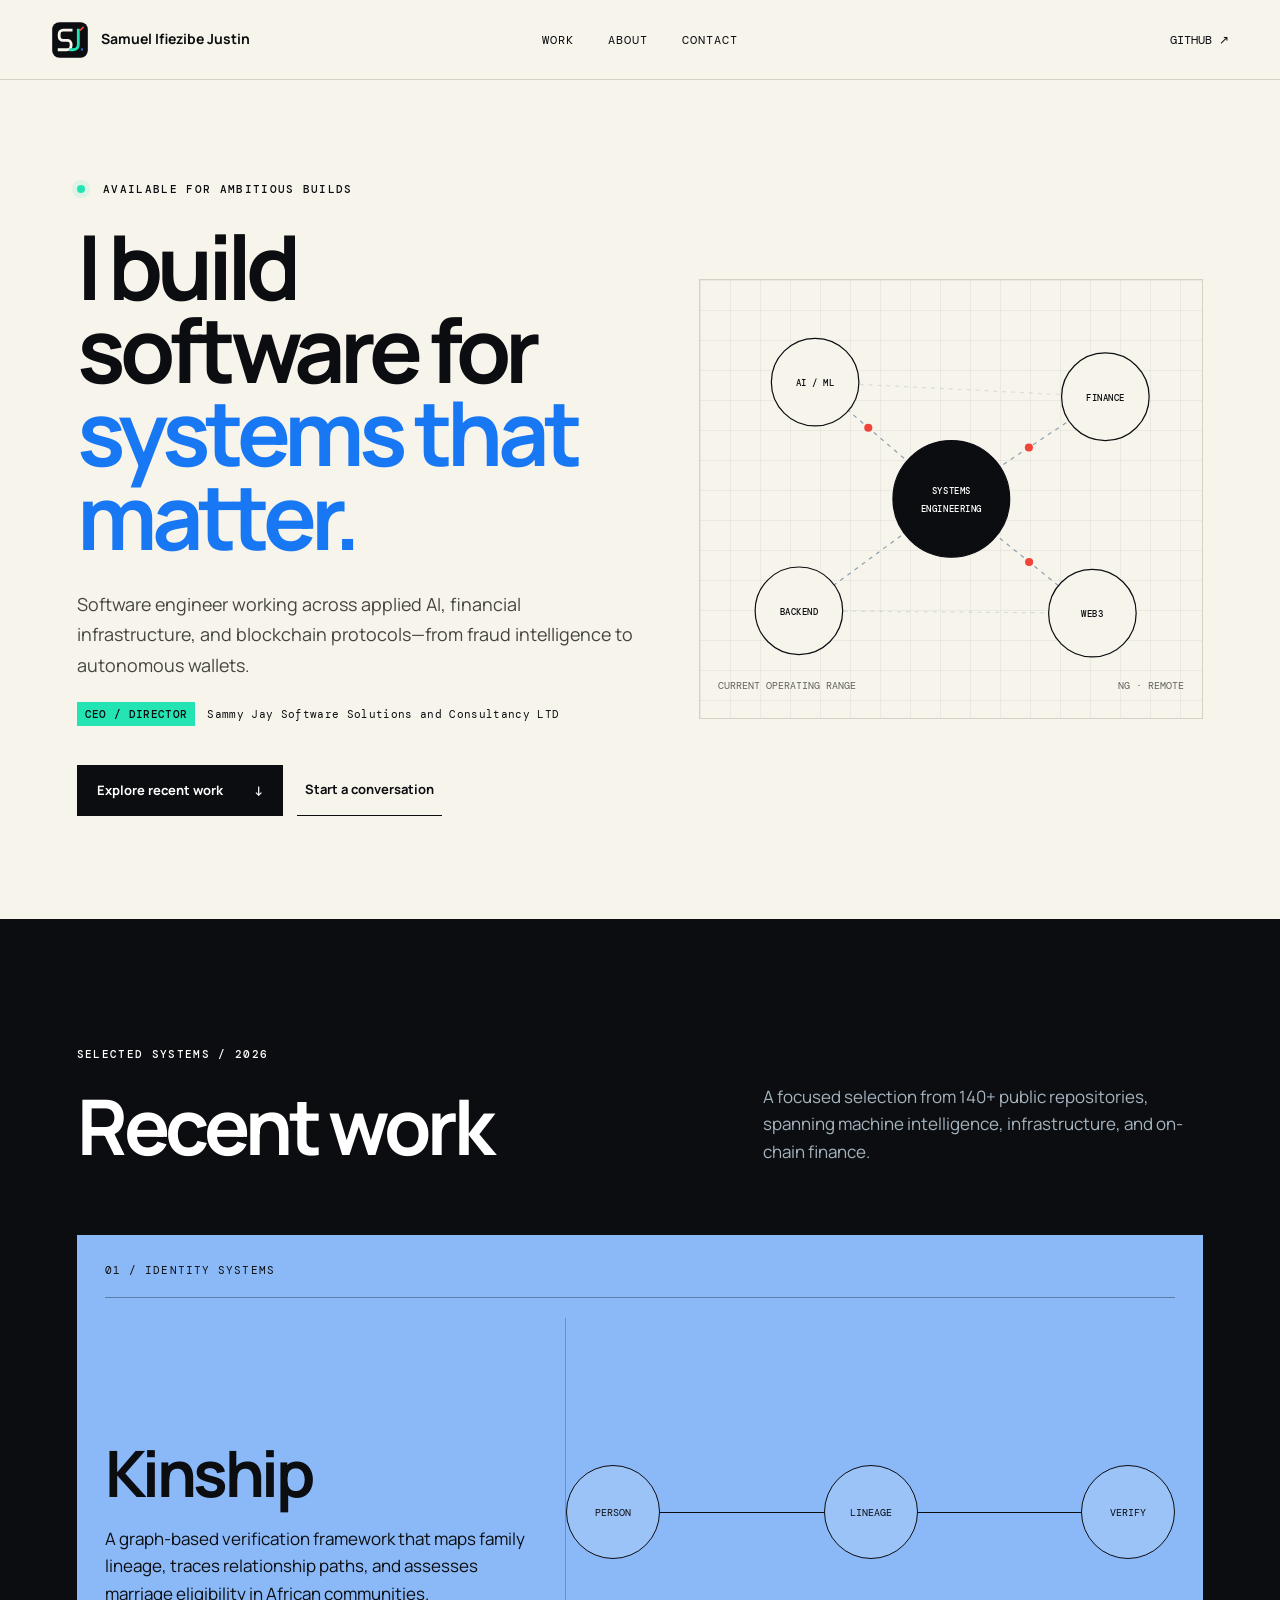
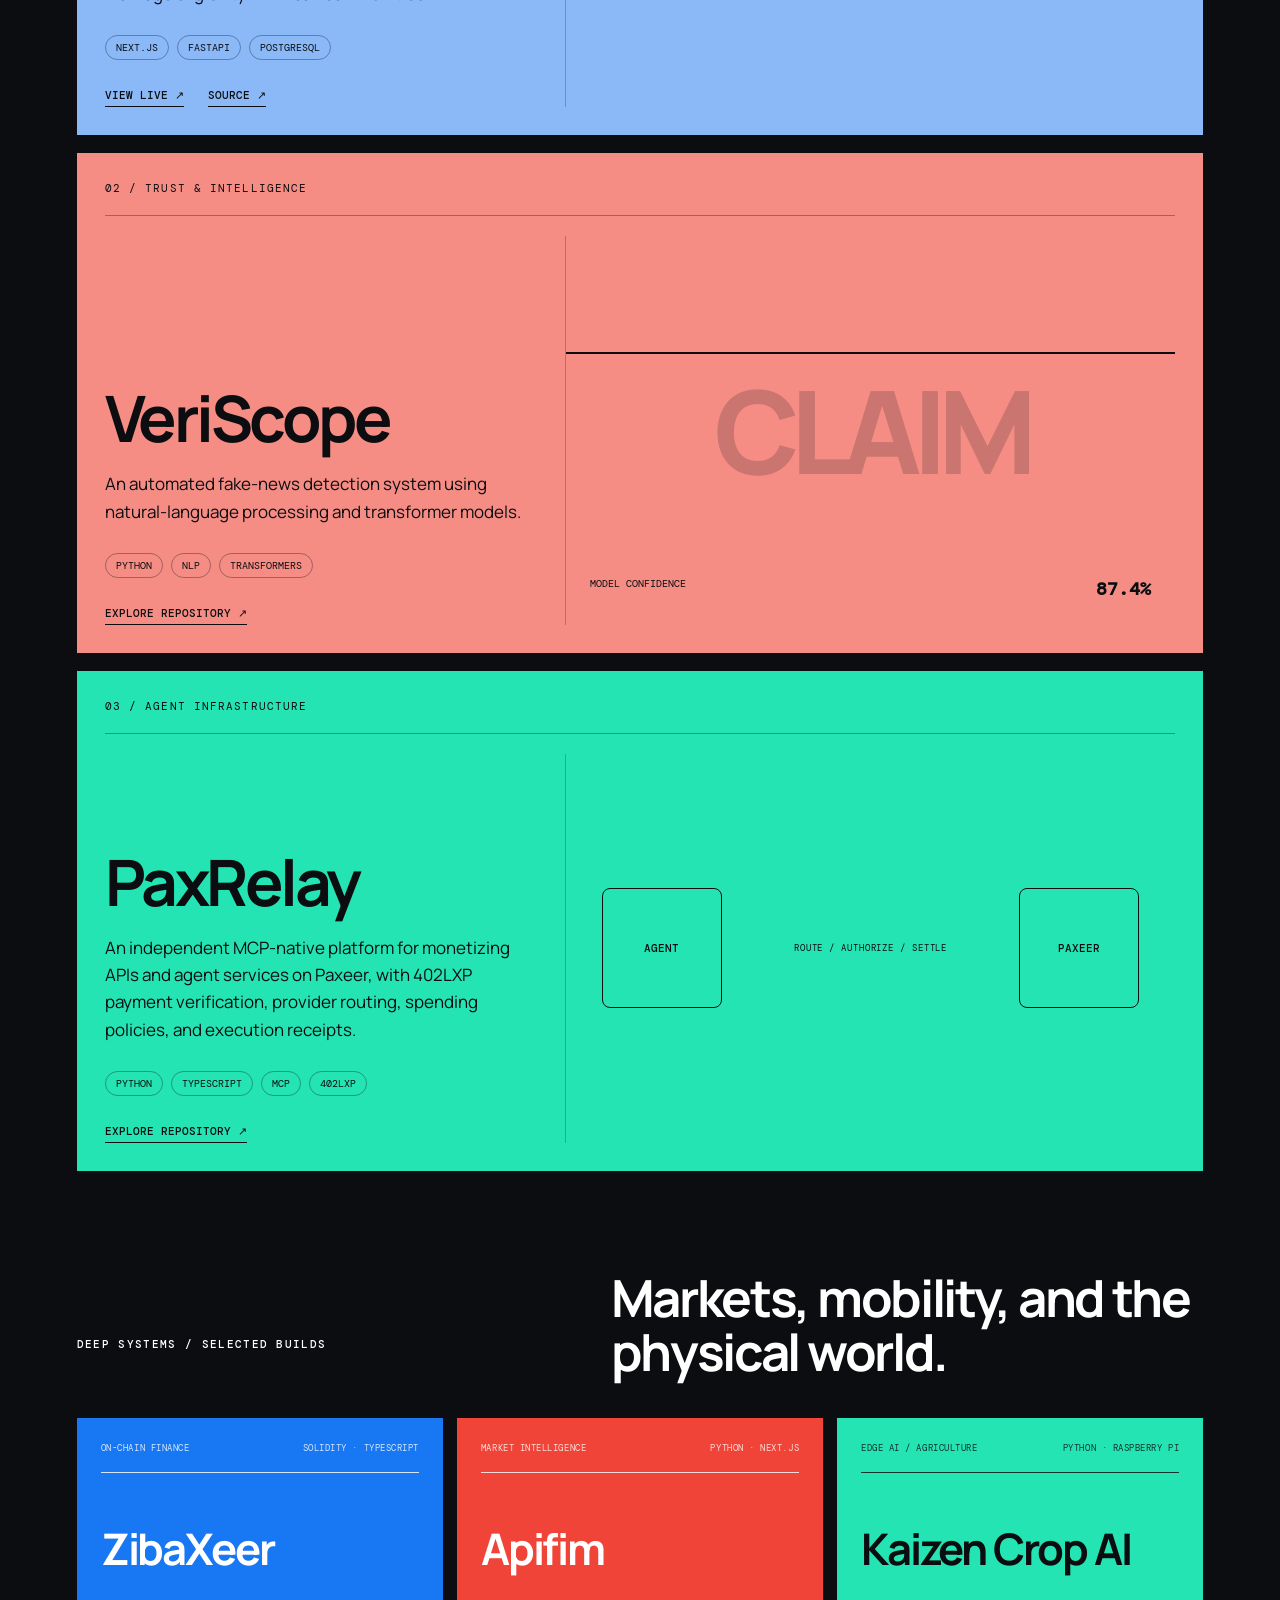
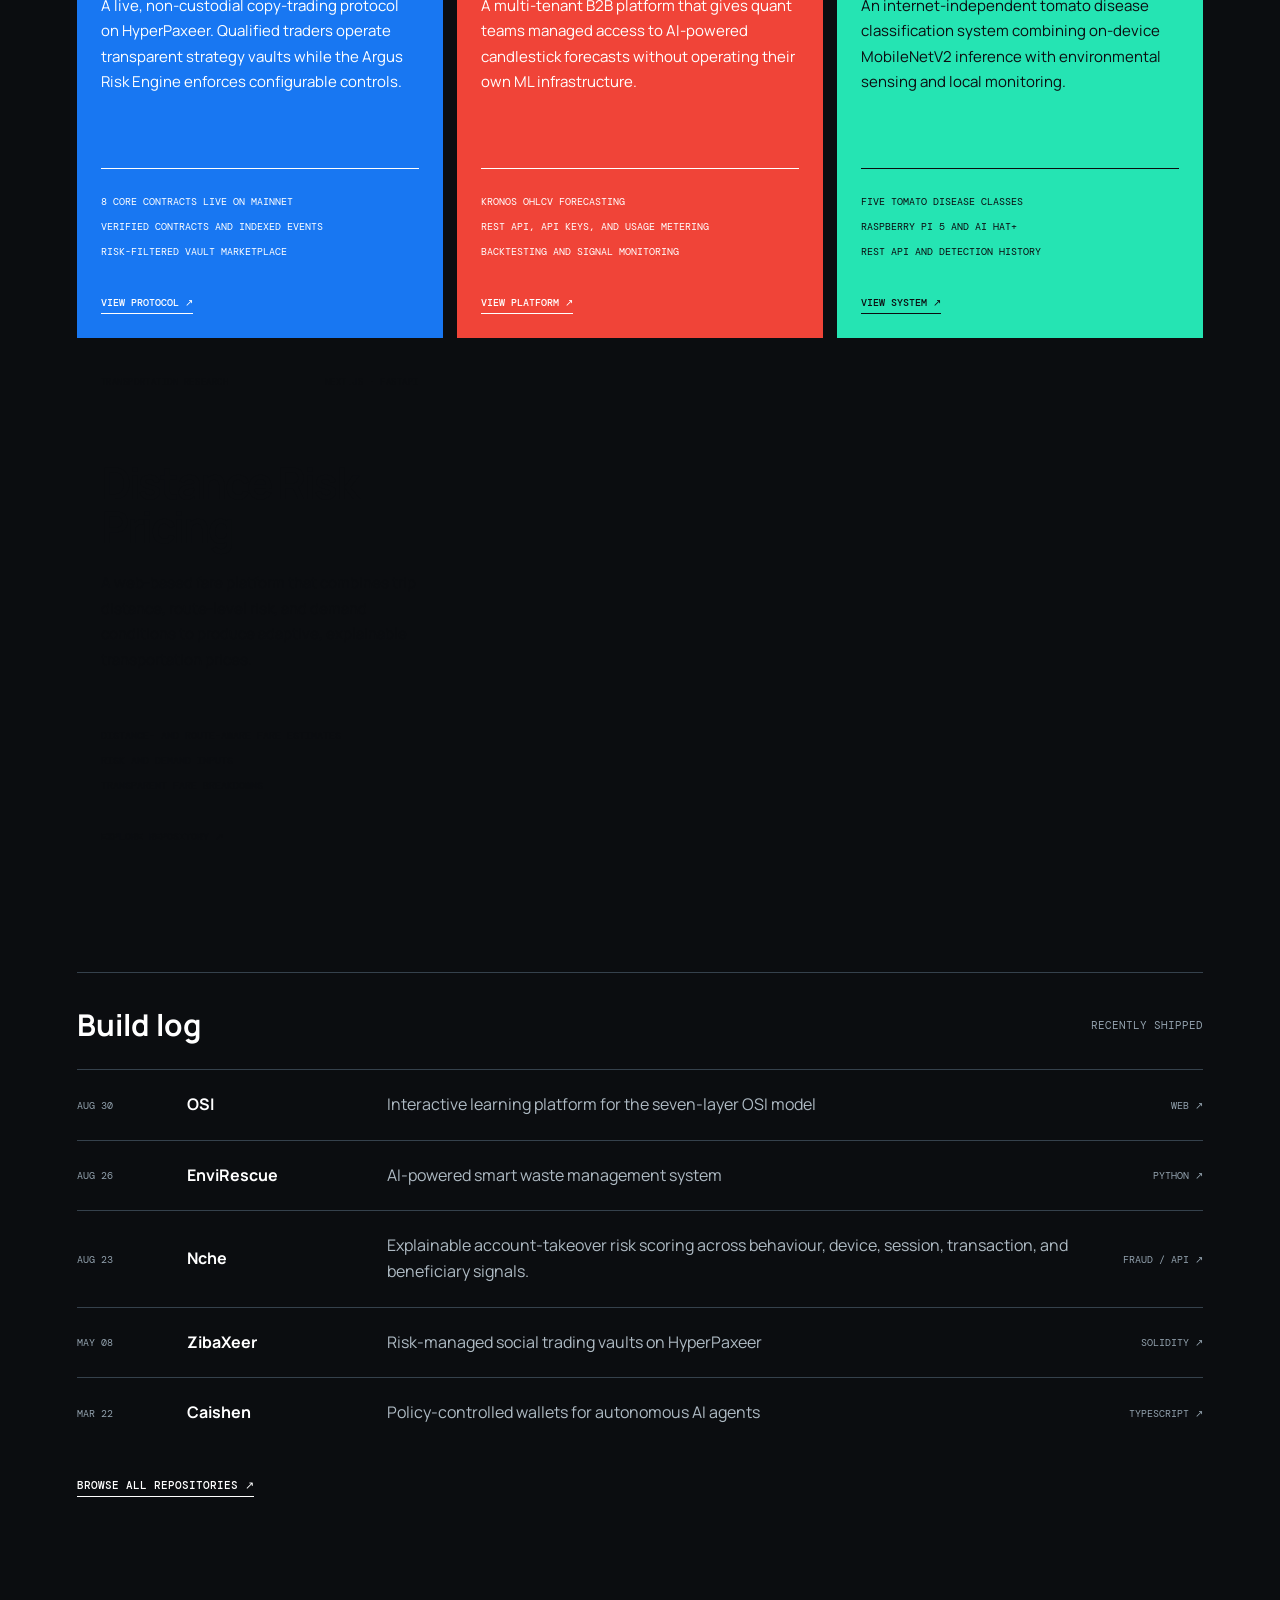
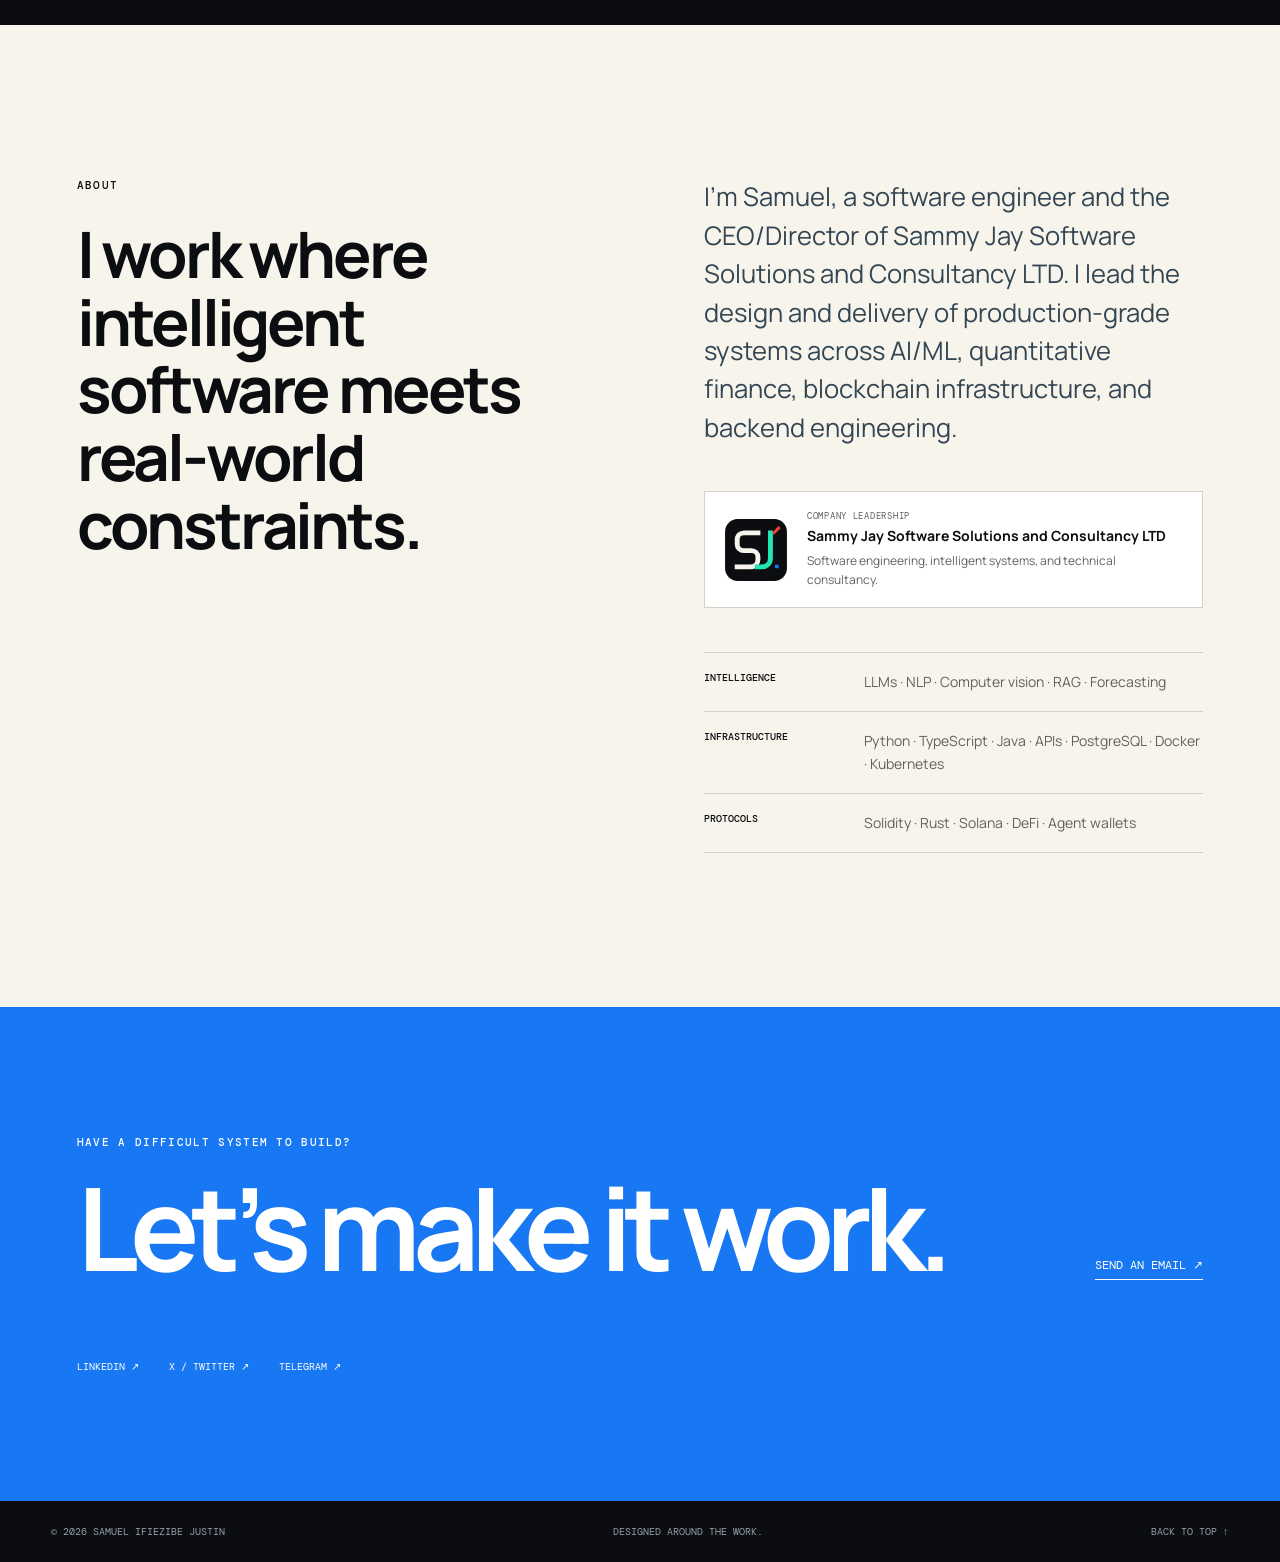
==== commit 859d312e: "Added new projects" ====
--- a/index.html
+++ b/index.html
@@ -38,12 +38,12 @@
   <section class="work-section" id="work">
     <div class="section-heading reveal"><div><p class="eyebrow">Selected systems / 2026</p><h2>Recent work</h2></div><p>A focused selection from 140+ public repositories, spanning machine intelligence, infrastructure, and on-chain finance.</p></div>
     <div class="featured-work">
-      <article class="feature feature-blue reveal"><div class="feature-index">01 / Identity systems</div><div class="feature-copy"><h3>Kinship</h3><p>A graph-based verification platform for tracing ancestry and assessing marriage eligibility in African communities.</p><ul class="tags" aria-label="Technology"><li>Python</li><li>Graph data</li><li>Web</li></ul><div class="project-actions"><a href="https://kinship-web-silk.vercel.app" target="_blank" rel="noreferrer">View live ↗</a><a href="https://github.com/thetruesammyjay/kinship" target="_blank" rel="noreferrer">Source ↗</a></div></div><div class="feature-graphic kinship-graphic" aria-hidden="true"><span>PERSON</span><i></i><span>LINEAGE</span><i></i><span>VERIFY</span></div></article>
+      <article class="feature feature-blue reveal"><div class="feature-index">01 / Identity systems</div><div class="feature-copy"><h3>Kinship</h3><p>A graph-based verification framework that maps family lineage, traces relationship paths, and assesses marriage eligibility in African communities.</p><ul class="tags" aria-label="Technology"><li>Next.js</li><li>FastAPI</li><li>PostgreSQL</li></ul><div class="project-actions"><a href="https://kinship-web-silk.vercel.app" target="_blank" rel="noreferrer">View live ↗</a><a href="https://github.com/thetruesammyjay/kinship" target="_blank" rel="noreferrer">Source ↗</a></div></div><div class="feature-graphic kinship-graphic" aria-hidden="true"><span>PERSON</span><i></i><span>LINEAGE</span><i></i><span>VERIFY</span></div></article>
       <article class="feature feature-coral reveal"><div class="feature-index">02 / Trust & intelligence</div><div class="feature-copy"><h3>VeriScope</h3><p>An automated fake-news detection system using natural-language processing and transformer models.</p><ul class="tags" aria-label="Technology"><li>Python</li><li>NLP</li><li>Transformers</li></ul><div class="project-actions"><a href="https://github.com/thetruesammyjay/VeriScope" target="_blank" rel="noreferrer">Explore repository ↗</a></div></div><div class="feature-graphic signal-graphic" aria-hidden="true"><div class="signal-word">CLAIM</div><div class="scan-line"></div><div class="confidence">MODEL CONFIDENCE <strong>87.4%</strong></div></div></article>
-      <article class="feature feature-mint reveal"><div class="feature-index">03 / Agent infrastructure</div><div class="feature-copy"><h3>Paxeer Relay</h3><p>An MCP-native payment gateway, service router, and AgentOps control plane for the Paxeer Network.</p><ul class="tags" aria-label="Technology"><li>Python</li><li>MCP</li><li>Payments</li></ul><div class="project-actions"><a href="https://github.com/thetruesammyjay/Paxeer-Relay" target="_blank" rel="noreferrer">Explore repository ↗</a></div></div><div class="feature-graphic relay-graphic" aria-hidden="true"><b>AGENT</b><span>ROUTE / AUTHORIZE / SETTLE</span><b>PAXEER</b></div></article>
+      <article class="feature feature-mint reveal"><div class="feature-index">03 / Agent infrastructure</div><div class="feature-copy"><h3>PaxRelay</h3><p>An independent MCP-native platform for monetizing APIs and agent services on Paxeer, with 402LXP payment verification, provider routing, spending policies, and execution receipts.</p><ul class="tags" aria-label="Technology"><li>Python</li><li>TypeScript</li><li>MCP</li><li>402LXP</li></ul><div class="project-actions"><a href="https://github.com/thetruesammyjay/Paxeer-Relay" target="_blank" rel="noreferrer">Explore repository ↗</a></div></div><div class="feature-graphic relay-graphic" aria-hidden="true"><b>AGENT</b><span>ROUTE / AUTHORIZE / SETTLE</span><b>PAXEER</b></div></article>
     </div>
     <div class="project-expansion reveal">
-      <div class="expansion-heading"><p class="eyebrow">Deep systems / Three domains</p><h3>Protocols, markets, and the physical world.</h3></div>
+      <div class="expansion-heading"><p class="eyebrow">Deep systems / Selected builds</p><h3>Markets, mobility, and the physical world.</h3></div>
       <div class="expansion-grid">
         <article class="system-card system-card-blue">
           <div class="system-card-top"><span>On-chain finance</span><span>Solidity · TypeScript</span></div>
@@ -66,12 +66,19 @@
           <ul><li>Five tomato disease classes</li><li>Raspberry Pi 5 and AI HAT+</li><li>REST API and detection history</li></ul>
           <a href="https://github.com/thetruesammyjay/IoT-System-for-Disease-Detection-in-Crops" target="_blank" rel="noreferrer">View system ↗</a>
         </article>
+        <article class="system-card system-card-amber">
+          <div class="system-card-top"><span>Transportation research</span><span>Next.js · FastAPI</span></div>
+          <h4>Distance Risk Pricing</h4>
+          <p>A web-based fare platform that combines trip distance, route-level risk, and demand conditions to produce adaptive, explainable transportation prices.</p>
+          <ul><li>Distance- and route-aware fare estimates</li><li>Risk and demand inputs</li><li>Transparent fare breakdowns</li></ul>
+          <a href="https://github.com/thetruesammyjay/distance-risk-pricing" target="_blank" rel="noreferrer">Explore repository ↗</a>
+        </article>
       </div>
     </div>
     <div class="build-log reveal"><div class="log-heading"><h3>Build log</h3><span>Recently shipped</span></div>
       <a class="log-row" href="https://github.com/thetruesammyjay/OSI" target="_blank" rel="noreferrer"><span class="log-date">AUG 30</span><strong>OSI</strong><span>Interactive learning platform for the seven-layer OSI model</span><em>Web ↗</em></a>
       <a class="log-row" href="https://github.com/thetruesammyjay/EnviRescue" target="_blank" rel="noreferrer"><span class="log-date">AUG 26</span><strong>EnviRescue</strong><span>AI-powered smart waste management system</span><em>Python ↗</em></a>
-      <a class="log-row" href="https://github.com/thetruesammyjay/Nche" target="_blank" rel="noreferrer"><span class="log-date">AUG 23</span><strong>Nche</strong><span>API-first fraud intelligence for Nigerian financial institutions</span><em>Fintech ↗</em></a>
+      <a class="log-row" href="https://github.com/thetruesammyjay/Nche" target="_blank" rel="noreferrer"><span class="log-date">AUG 23</span><strong>Nche</strong><span>Explainable account-takeover risk scoring across behaviour, device, session, transaction, and beneficiary signals.</span><em>Fraud / API ↗</em></a>
       <a class="log-row" href="https://github.com/thetruesammyjay/ZibaXeer" target="_blank" rel="noreferrer"><span class="log-date">MAY 08</span><strong>ZibaXeer</strong><span>Risk-managed social trading vaults on HyperPaxeer</span><em>Solidity ↗</em></a>
       <a class="log-row" href="https://github.com/thetruesammyjay/Caishen" target="_blank" rel="noreferrer"><span class="log-date">MAR 22</span><strong>Caishen</strong><span>Policy-controlled wallets for autonomous AI agents</span><em>TypeScript ↗</em></a>
       <a class="all-work" href="https://github.com/thetruesammyjay?tab=repositories" target="_blank" rel="noreferrer">Browse all repositories ↗</a>
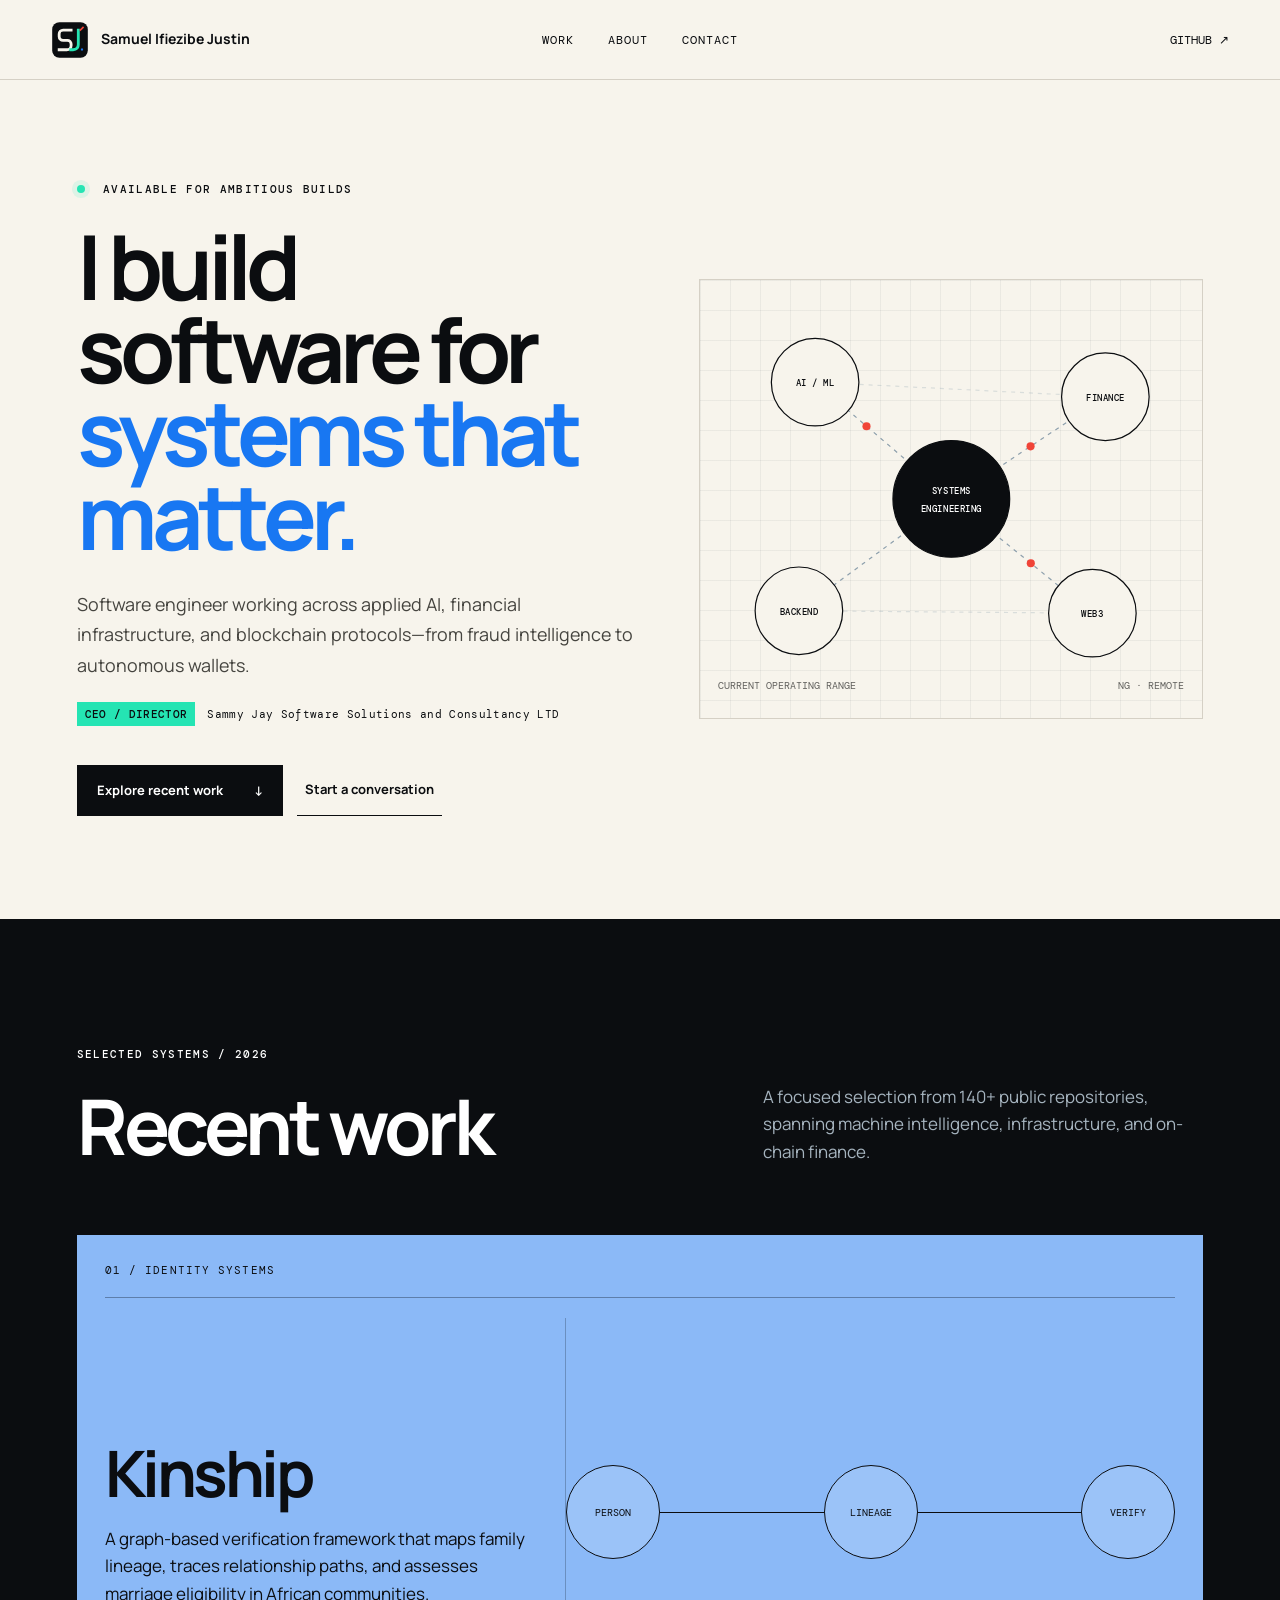
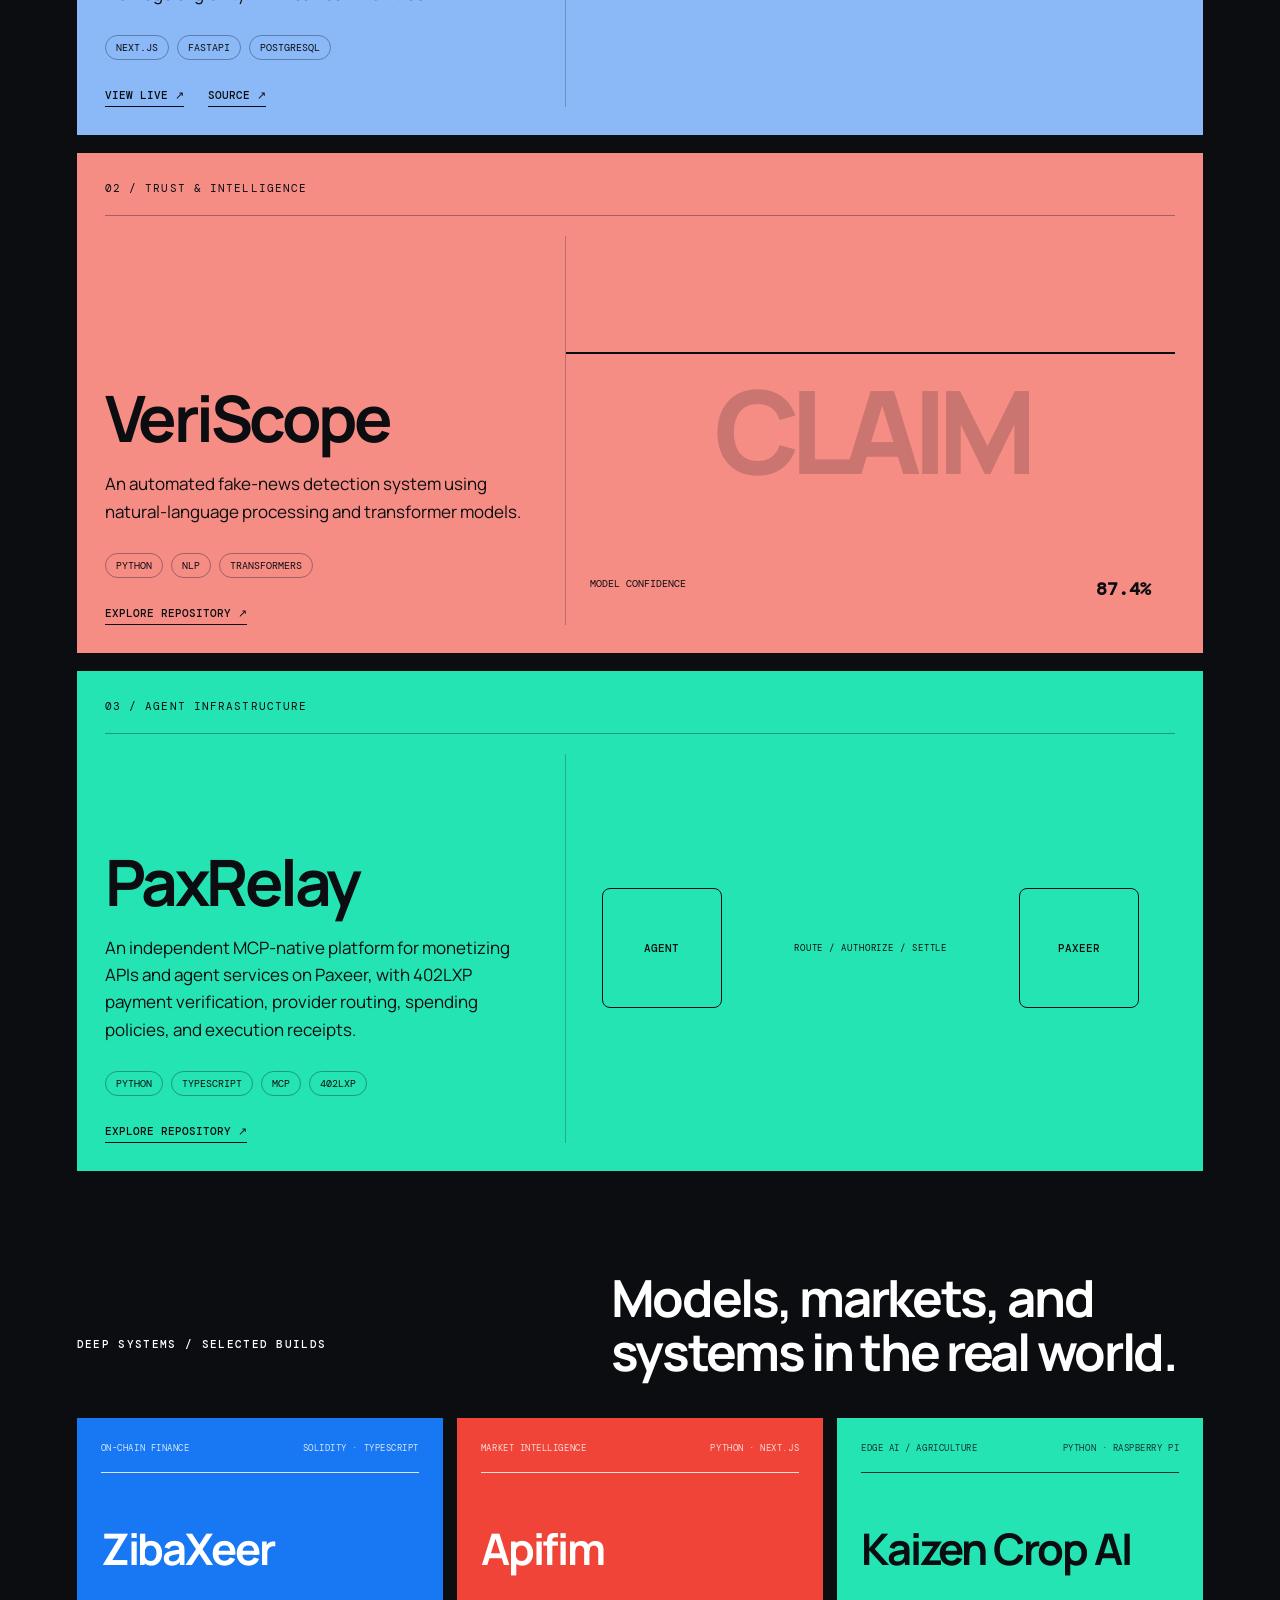
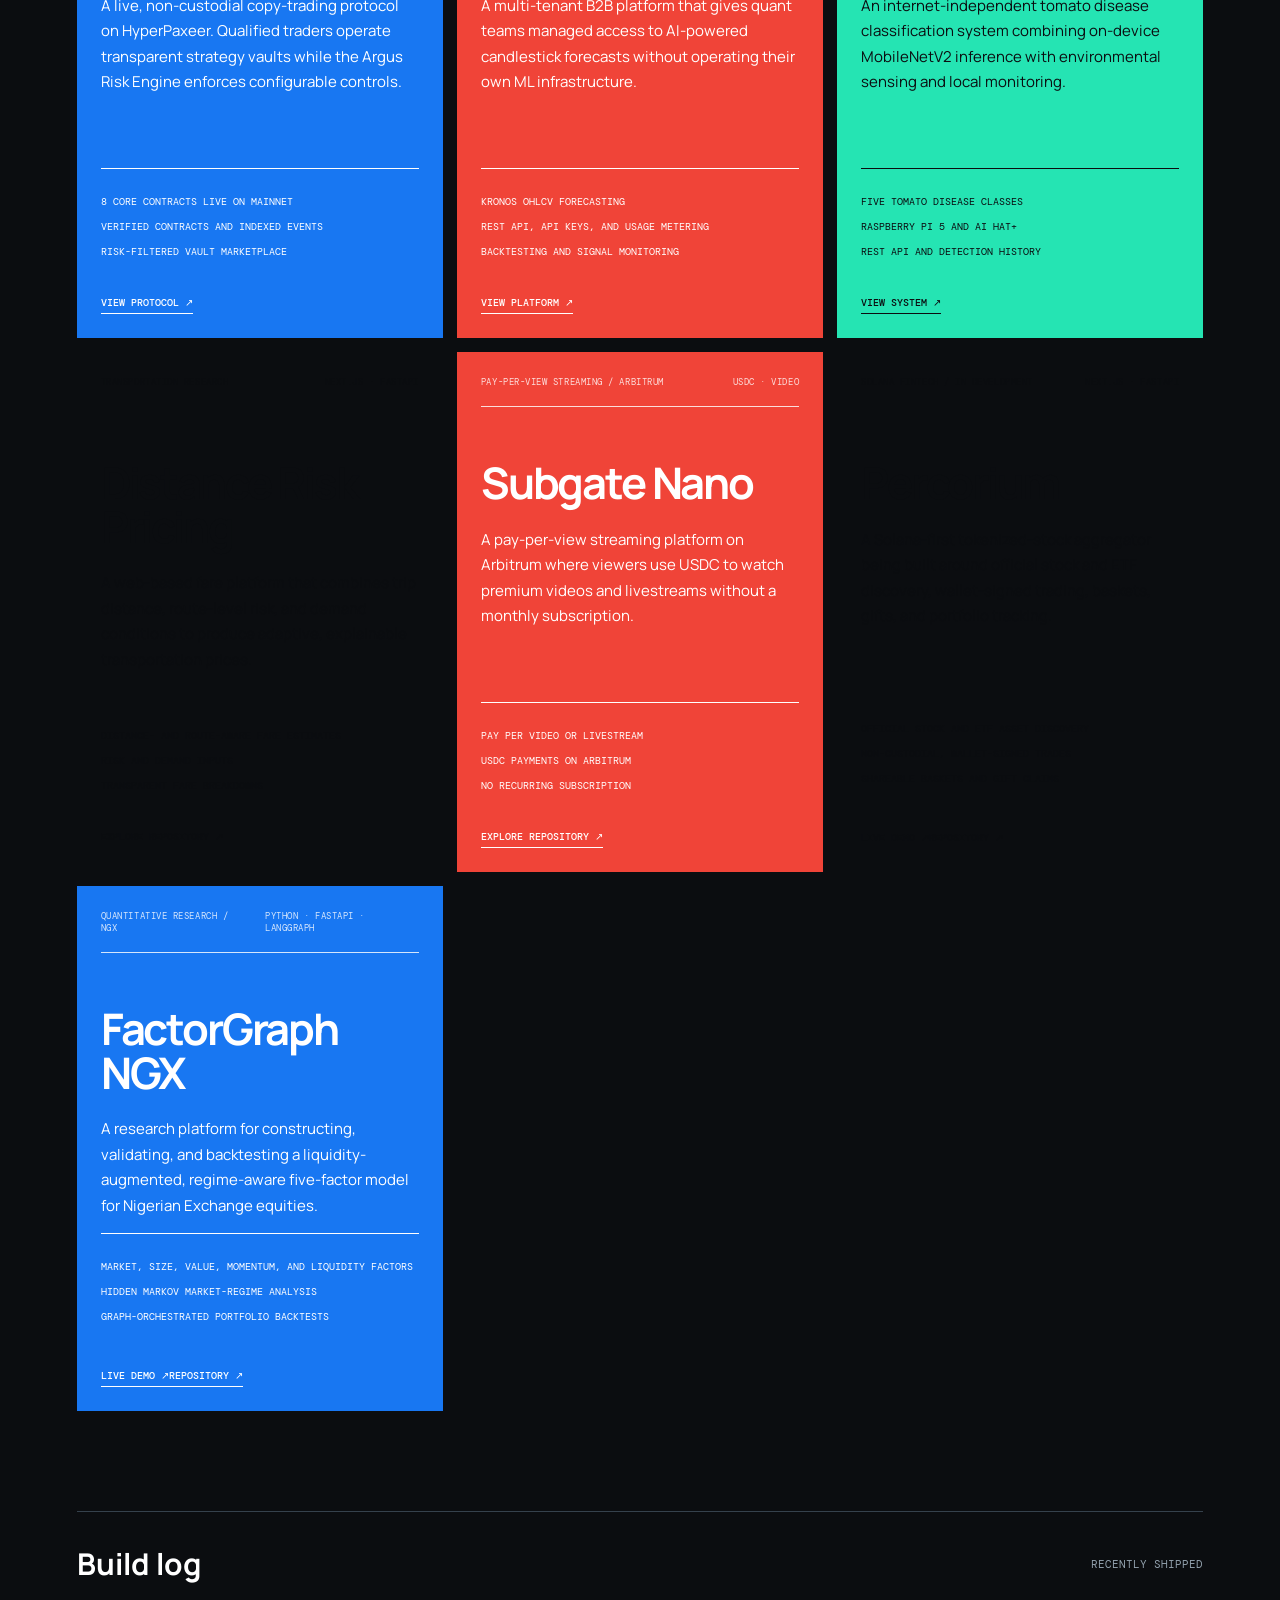
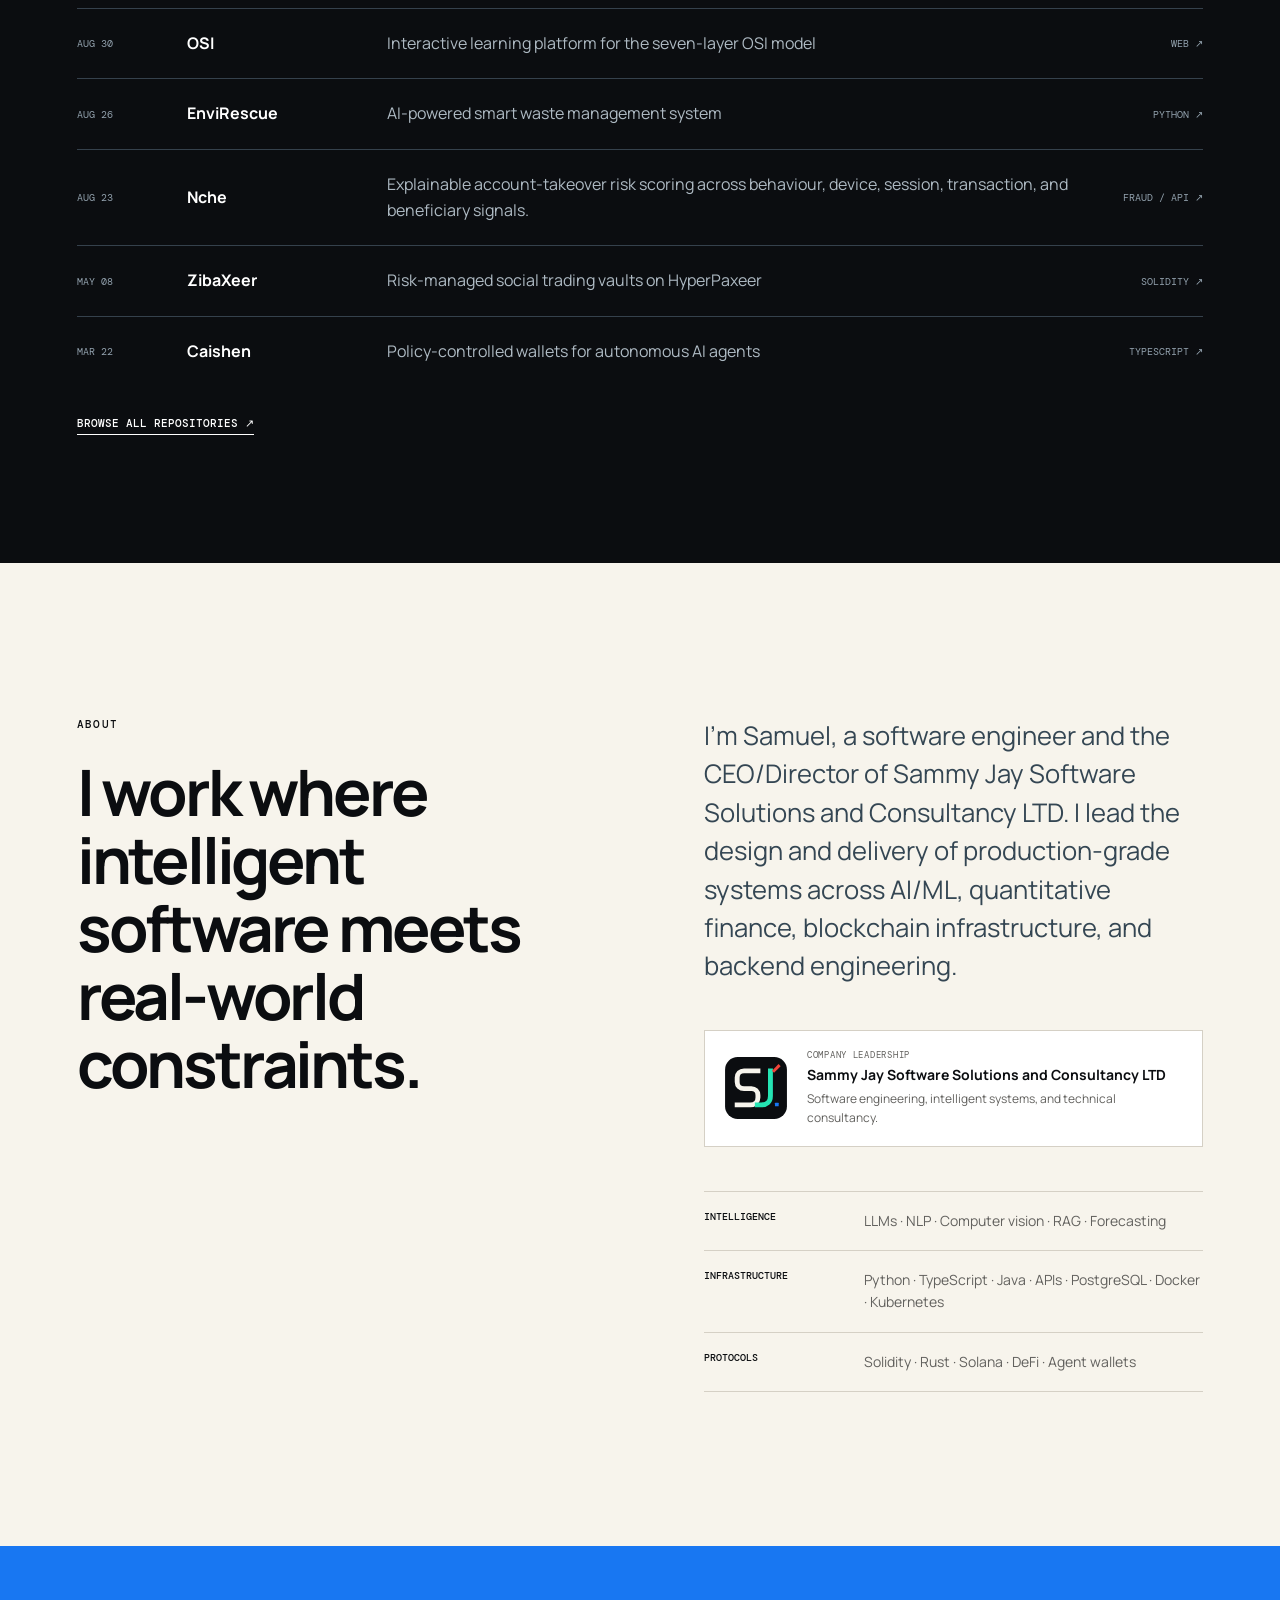
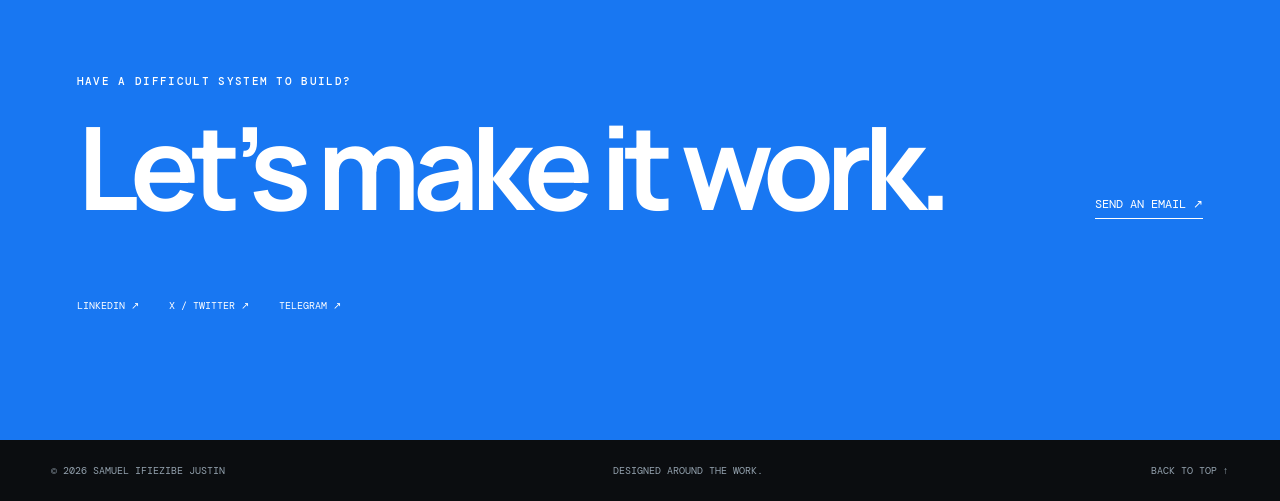
==== commit 9b8f480c: "Added Percorium and Subgate Nano" ====
--- a/index.html
+++ b/index.html
@@ -43,7 +43,7 @@
       <article class="feature feature-mint reveal"><div class="feature-index">03 / Agent infrastructure</div><div class="feature-copy"><h3>PaxRelay</h3><p>An independent MCP-native platform for monetizing APIs and agent services on Paxeer, with 402LXP payment verification, provider routing, spending policies, and execution receipts.</p><ul class="tags" aria-label="Technology"><li>Python</li><li>TypeScript</li><li>MCP</li><li>402LXP</li></ul><div class="project-actions"><a href="https://github.com/thetruesammyjay/Paxeer-Relay" target="_blank" rel="noreferrer">Explore repository ↗</a></div></div><div class="feature-graphic relay-graphic" aria-hidden="true"><b>AGENT</b><span>ROUTE / AUTHORIZE / SETTLE</span><b>PAXEER</b></div></article>
     </div>
     <div class="project-expansion reveal">
-      <div class="expansion-heading"><p class="eyebrow">Deep systems / Selected builds</p><h3>Markets, mobility, and the physical world.</h3></div>
+      <div class="expansion-heading"><p class="eyebrow">Deep systems / Selected builds</p><h3>Models, markets, and systems in the real world.</h3></div>
       <div class="expansion-grid">
         <article class="system-card system-card-blue">
           <div class="system-card-top"><span>On-chain finance</span><span>Solidity · TypeScript</span></div>
@@ -73,6 +73,27 @@
           <ul><li>Distance- and route-aware fare estimates</li><li>Risk and demand inputs</li><li>Transparent fare breakdowns</li></ul>
           <a href="https://github.com/thetruesammyjay/distance-risk-pricing" target="_blank" rel="noreferrer">Explore repository ↗</a>
         </article>
+        <article class="system-card system-card-red">
+          <div class="system-card-top"><span>Pay-per-view streaming / Arbitrum</span><span>USDC · Video</span></div>
+          <h4>Subgate Nano</h4>
+          <p>A pay-per-view streaming platform on Arbitrum where viewers use USDC to watch premium videos and livestreams without a monthly subscription.</p>
+          <ul><li>Pay per video or livestream</li><li>USDC payments on Arbitrum</li><li>No recurring subscription</li></ul>
+          <a href="https://github.com/thetruesammyjay/Subgate-Nano" target="_blank" rel="noreferrer">Explore repository ↗</a>
+        </article>
+        <article class="system-card system-card-amber">
+          <div class="system-card-top"><span>Solana fintech / In development</span><span>Next.js · FastAPI</span></div>
+          <h4>Percorium</h4>
+          <p>A Solana-first tokenized-stock aggregator being built around official stock and ETF discovery, wallet-signed trading, baskets, gifts, and portfolio tracking.</p>
+          <ul><li>Official stock and ETF asset discovery</li><li>Non-custodial, wallet-signed trades</li><li>Shareable baskets and gift claims</li></ul>
+          <div class="system-card-actions"><a href="https://percorium-v2-web.vercel.app/" target="_blank" rel="noreferrer">Live demo ↗</a><a href="https://github.com/thetruesammyjay/Percorium-v2" target="_blank" rel="noreferrer">Repository ↗</a></div>
+        </article>
+        <article class="system-card system-card-blue">
+          <div class="system-card-top"><span>Quantitative research / NGX</span><span>Python · FastAPI · LangGraph</span></div>
+          <h4>FactorGraph NGX</h4>
+          <p>A research platform for constructing, validating, and backtesting a liquidity-augmented, regime-aware five-factor model for Nigerian Exchange equities.</p>
+          <ul><li>Market, size, value, momentum, and liquidity factors</li><li>Hidden Markov market-regime analysis</li><li>Graph-orchestrated portfolio backtests</li></ul>
+          <div class="system-card-actions"><a href="https://factorgraph-ngx-web.vercel.app/" target="_blank" rel="noreferrer">Live demo ↗</a><a href="https://github.com/thetruesammyjay/factorgraph-ngx" target="_blank" rel="noreferrer">Repository ↗</a></div>
+        </article>
       </div>
     </div>
     <div class="build-log reveal"><div class="log-heading"><h3>Build log</h3><span>Recently shipped</span></div>
